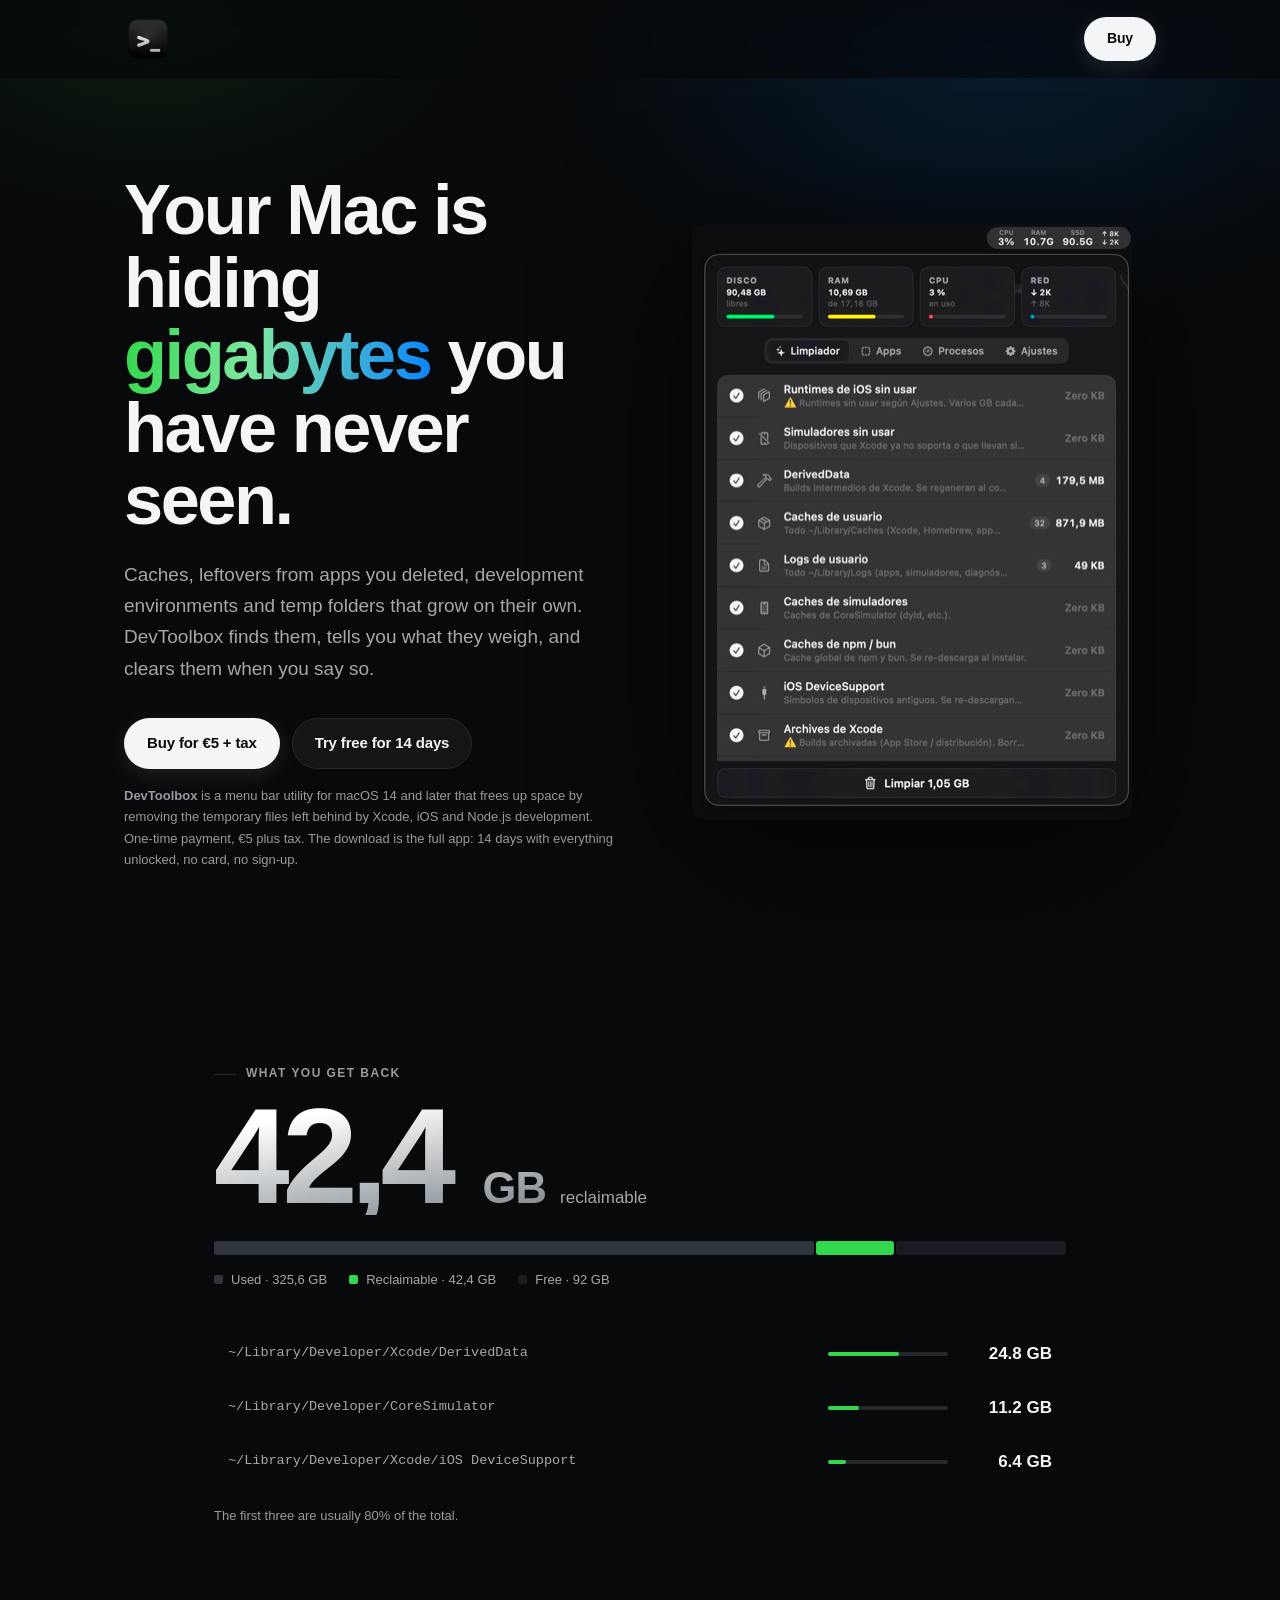
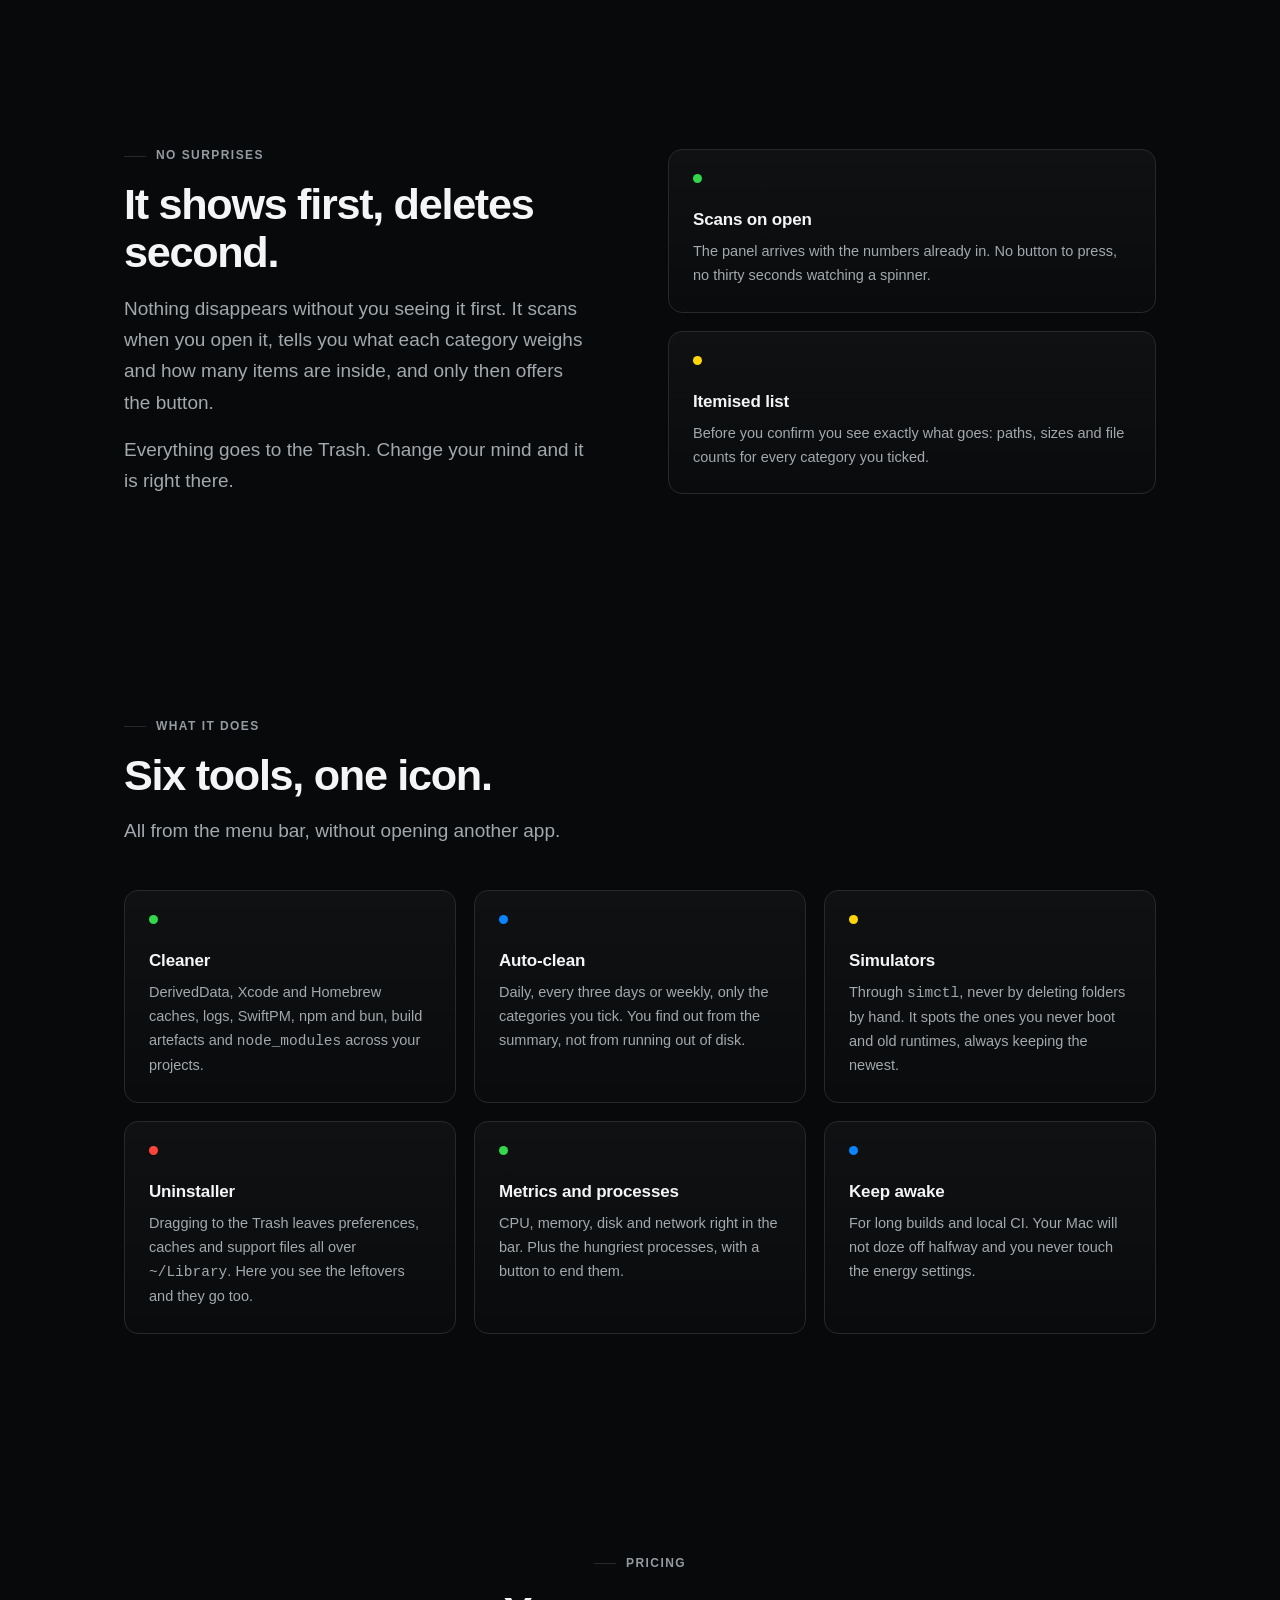
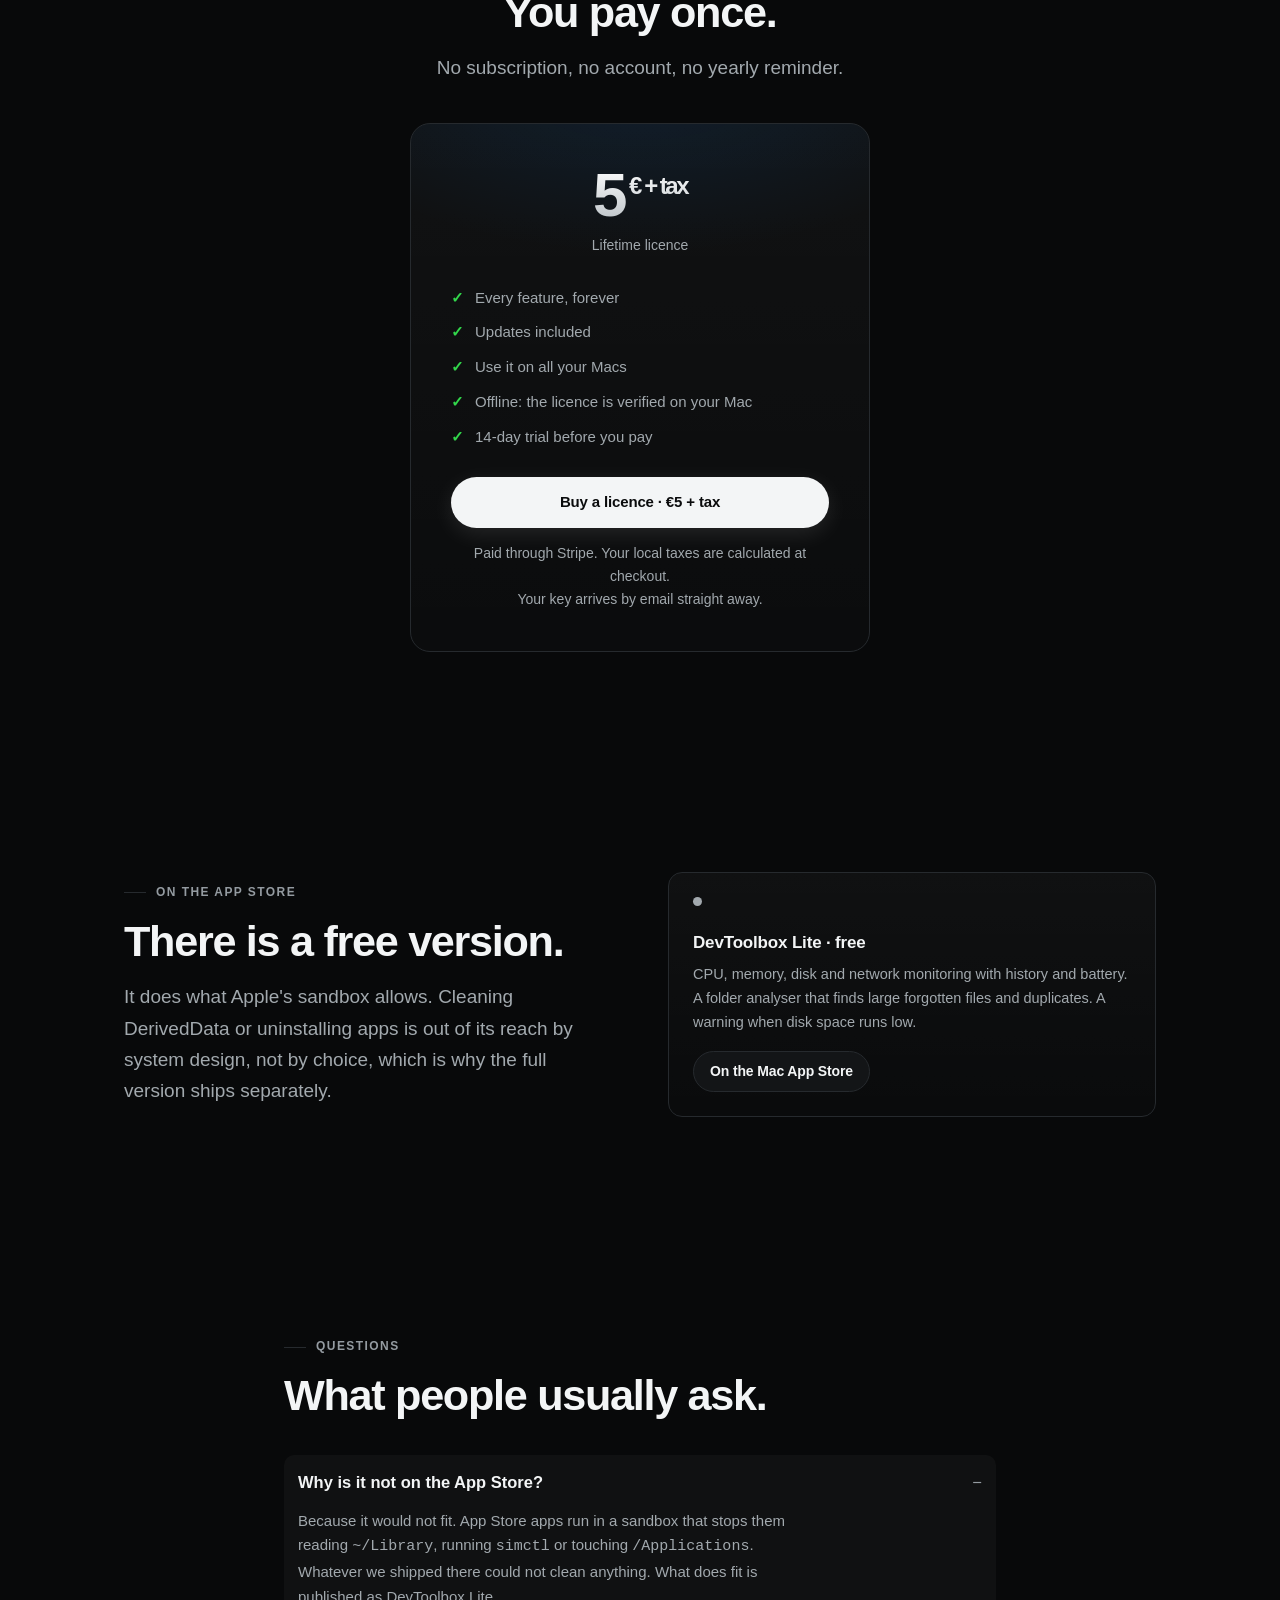
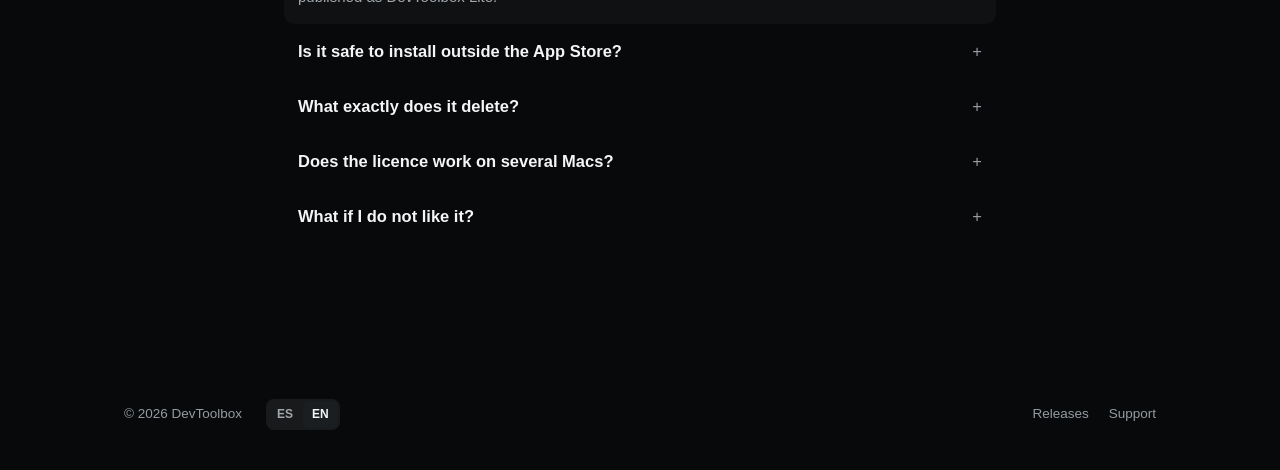
==== index.html @ a36e68fe "Web: actualización" ====
<!doctype html>
<html lang="es">
<head>
<meta charset="utf-8">
<meta name="viewport" content="width=device-width, initial-scale=1">

<title>DevToolbox — Limpia y vigila tu Mac desde la barra de menús</title>
<meta name="description" content="Utilidad de barra de menús para macOS que libera los gigas que Xcode, los simuladores de iOS, Homebrew y node_modules ocupan sin avisar. Escanea, te enseña cuánto pesa cada cosa y borra a la Papelera. 5 € de por vida.">
<link rel="canonical" href="https://devtoolbox.softapp.tech/">
<link rel="alternate" hreflang="es" href="https://devtoolbox.softapp.tech/">
<link rel="alternate" hreflang="en" href="https://devtoolbox.softapp.tech/en/">
<link rel="alternate" hreflang="x-default" href="https://devtoolbox.softapp.tech/en/">
<!-- Alternativas legibles por máquina, para agentes. -->
<link rel="alternate" type="text/plain" href="https://devtoolbox.softapp.tech/llms.txt" title="LLM summary">
<link rel="alternate" type="application/json" href="https://devtoolbox.softapp.tech/product.json" title="Machine-readable product">
<meta name="robots" content="index, follow, max-snippet:-1, max-image-preview:large">
<meta name="author" content="DevToolbox">

<meta property="og:type" content="website">
<meta property="og:site_name" content="DevToolbox">
<meta property="og:locale" content="es_ES">
<meta property="og:url" content="https://devtoolbox.softapp.tech/">
<meta property="og:title" content="DevToolbox — Limpia y vigila tu Mac desde la barra de menús">
<meta property="og:description" content="DerivedData, simuladores sin usar, cachés y node_modules. Te enseña cuánto ocupa cada cosa antes de borrar nada. 5 € de por vida.">
<meta property="og:image" content="https://devtoolbox.softapp.tech/og.png">
<meta property="og:image:width" content="1200">
<meta property="og:image:height" content="630">
<meta property="og:image:alt" content="DevToolbox: tu Mac tiene 40 GB de basura de Xcode">

<meta name="twitter:card" content="summary_large_image">
<meta name="twitter:title" content="DevToolbox — Limpia y vigila tu Mac desde la barra de menús">
<meta name="twitter:description" content="DerivedData, simuladores, cachés y node_modules. 5 € de por vida.">
<meta name="twitter:image" content="https://devtoolbox.softapp.tech/og.png">

<link rel="icon" href="favicon.png" sizes="32x32" type="image/png">
<link rel="icon" href="icon.png" sizes="128x128" type="image/png">
<link rel="apple-touch-icon" href="apple-touch-icon.png">
<meta name="theme-color" content="#08090a">
<link rel="preload" href="styles.css?v=002a9b4f" as="style">
<script>
document.documentElement.classList.add('js');
(function () {
  try {
    var KEY = 'dtb-lang';
    if (localStorage.getItem(KEY)) return;
    var here = location.pathname.indexOf('/en/') !== -1 ? 'en' : 'es';
    var list = navigator.languages || [navigator.language || 'en'];
    // El español solo se sirve a quien lo pide; el resto del mundo, inglés.
    var wants = list.some(function (l) { return l.toLowerCase().indexOf('es') === 0; }) ? 'es' : 'en';
    if (wants !== here) location.replace(wants === 'en' ? 'en/' : '../');
  } catch (e) {}
})();
</script>
<link rel="stylesheet" href="styles.css?v=002a9b4f">

<!-- Datos estructurados: es lo que leen tanto Google para los resultados
     enriquecidos como los rastreadores de IA para citar con precisión. -->
<script type="application/ld+json">
{
  "@context": "https://schema.org",
  "@graph": [
    {
      "@type": "SoftwareApplication",
      "@id": "https://devtoolbox.softapp.tech/#app",
      "name": "DevToolbox",
      "applicationCategory": "DeveloperApplication",
      "applicationSubCategory": "Utilidad de limpieza y monitorización",
      "operatingSystem": "macOS 14.0 o superior",
      "softwareVersion": "1.0",
      "url": "https://devtoolbox.softapp.tech/",
      "downloadUrl": "https://github.com/jmhdevelop/devtoolbox-releases/releases/latest",
      "screenshot": "https://devtoolbox.softapp.tech/og.png",
     "image": "https://devtoolbox.softapp.tech/icon-256.png",
     "image": "https://devtoolbox.softapp.tech/icon-256.png",
      "inLanguage": "es",
      "description": "Utilidad de barra de menús para macOS que localiza y elimina la basura que genera el desarrollo: DerivedData de Xcode, simuladores de iOS sin usar, iOS DeviceSupport, cachés de Homebrew, SwiftPM, npm y bun, y carpetas node_modules. Muestra el tamaño de cada categoría antes de borrar y envía todo a la Papelera. Incluye desinstalador de aplicaciones con archivos residuales, métricas de CPU, memoria, disco y red en la barra de menús, lista de procesos y modo de mantener el Mac despierto.",
      "featureList": [
        "Limpieza de DerivedData y cachés de Xcode",
        "Eliminación de simuladores de iOS sin usar mediante simctl",
        "Limpieza automática programada",
        "Desinstalador de apps con archivos residuales de ~/Library",
        "Métricas de CPU, memoria, disco y red en la barra de menús",
        "Lista de procesos con mayor consumo",
        "Mantener el Mac despierto durante compilaciones largas"
      ],
      "offers": {
        "@type": "Offer",
        "price": "5.00",
        "priceCurrency": "EUR",
        "availability": "https://schema.org/InStock",
        "url": "https://devtoolbox.softapp.tech/#precio",
        "description": "Licencia perpetua, un solo pago, actualizaciones incluidas. Impuestos no incluidos; el importe final depende de tu país."
      },
      "softwareHelp": "https://devtoolbox.softapp.tech/#faq"
    },
    {
      "@type": "FAQPage",
      "@id": "https://devtoolbox.softapp.tech/#faq",
      "mainEntity": [
        {
          "@type": "Question",
          "name": "¿Por qué DevToolbox no está en la Mac App Store?",
          "acceptedAnswer": {
            "@type": "Answer",
            "text": "Porque el sandbox obligatorio de la App Store impide leer ~/Library, ejecutar simctl y modificar /Applications, que es justo lo que necesita para limpiar. Una versión sandboxed no podría borrar DerivedData ni desinstalar aplicaciones. Lo que sí cabe dentro del sandbox se publica aparte como DevToolbox Lite, gratuita."
          }
        },
        {
          "@type": "Question",
          "name": "¿Es seguro instalar DevToolbox fuera de la App Store?",
          "acceptedAnswer": {
            "@type": "Answer",
            "text": "Sí. La aplicación va firmada con Developer ID y notarizada por Apple, de modo que macOS la abre sin advertencias de Gatekeeper. Cada actualización se descarga firmada con EdDSA y la app la rechaza si la firma no coincide."
          }
        },
        {
          "@type": "Question",
          "name": "¿Qué borra exactamente DevToolbox?",
          "acceptedAnswer": {
            "@type": "Answer",
            "text": "Solo las categorías que marques, y siempre a la Papelera. Antes de confirmar muestra el listado completo con rutas y tamaños. Los simuladores se eliminan con simctl, la vía oficial de Apple: borrar sus carpetas a mano deja Xcode en estado inconsistente."
          }
        },
        {
          "@type": "Question",
          "name": "¿La licencia de DevToolbox sirve en varios Macs?",
          "acceptedAnswer": {
            "@type": "Answer",
            "text": "Sí. La licencia es del usuario, no de la máquina, y se valida sin conexión a internet, por lo que puede usarse en todos tus Macs."
          }
        },
        {
          "@type": "Question",
          "name": "¿Cuánto cuesta DevToolbox?",
          "acceptedAnswer": {
            "@type": "Answer",
            "text": "5 euros más impuestos, en un pago único. El impuesto aplicable depende del país del comprador y se calcula al pagar. La licencia es perpetua e incluye las actualizaciones. Hay 14 días de prueba con todas las funciones, sin tarjeta ni registro."
          }
        }
      ]
    }
  ]
}
</script>
</head>
<body>

<a class="skip" href="#main">Saltar al contenido</a>
<div class="progress" role="presentation"></div>

<header>
  <div class="wrap">
    <a class="logo" href="./" aria-label="DevToolbox">
      <img src="icon.png" width="38" height="38" alt="DevToolbox"
           srcset="icon.png 1x, icon-256.png 2x" decoding="async">
    </a>
    <a class="btn btn-primary btn-sm" href="#precio">Comprar</a>
  </div>
</header>

<!-- ── Portada ─────────────────────────────────────────────────────────── -->
<div class="glow" aria-hidden="true"></div>
<main id="main">
<section class="hero">
  <div class="wrap hero-grid">
    <div>
      <h1>Tu Mac guarda <em>gigas</em> que nunca has visto.</h1>
      <p class="lead">
        Cachés, restos de apps desinstaladas, entornos de desarrollo y
        carpetas temporales que crecen solas. DevToolbox las encuentra, te
        dice cuánto pesan y las borra cuando tú lo digas.
      </p>
      <div class="actions">
        <a class="btn btn-primary" href="#precio">Comprar por 5 € + Impuestos</a>
        <a class="btn btn-ghost" href="download/">Probar 14 días gratis</a>
      </div>
      <p class="note" id="que-es"><strong>DevToolbox</strong> es una utilidad de barra de menús para macOS 14 o superior que libera espacio eliminando los archivos temporales del desarrollo en Xcode, iOS y Node.js.<br>Pago único, 5 € más impuestos. La descarga es la app completa: 14 días con todo desbloqueado, sin tarjeta ni registro.</p>
    </div>

    <!-- Simulador del panel: se toca, no es una captura. -->
    <img class="shot" src="app.jpg" width="440" height="596"
         srcset="app.jpg 1x, app@2x.jpg 2x"
         alt="Panel de DevToolbox abierto desde la barra de menús, con las métricas del sistema y la lista de categorías que ocupan espacio." fetchpriority="high" decoding="async">
  </div>
</section>

<!-- ── Ver antes de borrar ─────────────────────────────────────────────── -->
<section class="reveal disk">
  <div class="wrap">
    <p class="eyebrow">Lo que se recupera</p>
    <div class="figure">
      <p class="huge">42,4 <span>GB</span></p>
      <p class="huge-cap">recuperables</p>
    </div>

    <!-- Una sola serie destacada sobre pista neutra. La pista queda por debajo
         de 3:1 de contraste, así que las cifras van escritas, no solo en color. -->
    <div class="diskbar" role="img"
         aria-label="De 460 GB de disco, 42,4 GB son basura recuperable">
      <span class="seg used" style="flex:325.6"></span>
      <span class="seg junk" style="flex:42.4"></span>
      <span class="seg free" style="flex:92"></span>
    </div>
    <div class="diskkey">
      <span><i class="k-used"></i>Ocupado · 325,6 GB</span>
      <span><i class="k-junk"></i>Recuperables · 42,4 GB</span>
      <span><i class="k-free"></i>Libre · 92 GB</span>
    </div>

    <ol class="specs">
        <li>
          <code>~/Library/Developer/Xcode/DerivedData</code>
          <span class="wgt"><i style="width:59%"></i></span>
          <b>24,8 GB</b>
        </li>
        <li>
          <code>~/Library/Developer/CoreSimulator</code>
          <span class="wgt"><i style="width:26%"></i></span>
          <b>11,2 GB</b>
        </li>
        <li>
          <code>~/Library/Developer/Xcode/iOS DeviceSupport</code>
          <span class="wgt"><i style="width:15%"></i></span>
          <b>6,4 GB</b>
        </li>
    </ol>
    <p class="specnote">Los tres primeros suelen ser el 80% del total.</p>
  </div>
</section>

<section class="reveal">
  <div class="wrap split">
    <div>
      <p class="eyebrow">Sin sustos</p>
      <h2>Primero enseña, después borra.</h2>
      <p class="lead">
        Nada desaparece sin que lo hayas visto. Escanea al abrirlo, te dice
        cuánto pesa cada categoría y cuántos elementos hay dentro, y solo
        entonces aparece el botón.
      </p>
      <p class="lead" style="margin-top:16px">
        Todo va a la Papelera. Si te arrepientes, está donde siempre.
      </p>
    </div>
    <div>
      <div class="card">
        <span class="dot" style="background:var(--green)"></span>
        <h3>Escaneo al abrir</h3>
        <p>El panel llega con los datos hechos. Sin botones que pulsar
           ni esperas de treinta segundos mirando una rueda.</p>
      </div>
      <div class="card" style="margin-top:18px">
        <span class="dot" style="background:var(--yellow)"></span>
        <h3>Listado detallado</h3>
        <p>Antes de confirmar ves exactamente qué se va: rutas, tamaños y
           número de archivos de cada categoría marcada.</p>
      </div>
    </div>
  </div>
</section>

<!-- ── Funciones ───────────────────────────────────────────────────────── -->
<section class="reveal" id="funciones">
  <div class="wrap">
    <p class="eyebrow">Qué hace</p>
    <h2>Seis herramientas, un icono.</h2>
    <p class="lead">Todo desde la barra de menús, sin abrir otra app.</p>

    <div class="grid">
      <div class="card">
        <span class="dot" style="background:var(--green)"></span>
        <h3>Limpiador</h3>
        <p>DerivedData, cachés de Xcode y Homebrew, logs, SwiftPM, npm y bun,
           archivos de compilación y <code>node_modules</code> de tus proyectos.</p>
      </div>
      <div class="card">
        <span class="dot" style="background:var(--blue)"></span>
        <h3>Auto&#8209;limpieza</h3>
        <p>Diaria, cada tres días o semanal, solo de las categorías que marques.
           Te enteras por el resumen, no por quedarte sin disco.</p>
      </div>
      <div class="card">
        <span class="dot" style="background:var(--yellow)"></span>
        <h3>Simuladores</h3>
        <p>Vía <code>simctl</code>, nunca borrando carpetas a mano. Detecta los
           que no usas y los runtimes viejos, y siempre conserva el más nuevo.</p>
      </div>
      <div class="card">
        <span class="dot" style="background:var(--red)"></span>
        <h3>Desinstalador</h3>
        <p>Arrastrar a la Papelera deja preferencias, cachés y soporte por todo
           <code>~/Library</code>. Aquí ves los restos y se van con la app.</p>
      </div>
      <div class="card">
        <span class="dot" style="background:var(--green)"></span>
        <h3>Métricas y procesos</h3>
        <p>CPU, memoria, disco y red en la propia barra. Y los procesos que más
           consumen, con botón para terminarlos.</p>
      </div>
      <div class="card">
        <span class="dot" style="background:var(--blue)"></span>
        <h3>Mantener despierto</h3>
        <p>Para builds largos y CI local. El Mac no se duerme a mitad y no hace
           falta tocar los ajustes de energía.</p>
      </div>
    </div>
  </div>
</section>

<!-- ── Precio ──────────────────────────────────────────────────────────── -->
<section class="reveal" id="precio">
  <div class="wrap" style="text-align:center">
    <p class="eyebrow">Precio</p>
    <h2>Se paga una vez.</h2>
    <p class="lead" style="margin-inline:auto">
      Sin suscripción, sin cuenta, sin recordatorios cada año.
    </p>

    <div class="price-box">
      <div class="price">5<sup> € + impuestos</sup></div>
      <p class="muted small" style="margin-top:8px">Licencia de por vida</p>
      <ul>
        <li>Todas las funciones, para siempre</li>
        <li>Actualizaciones incluidas</li>
        <li>Úsala en todos tus Macs</li>
        <li>Sin conexión: la licencia se valida en tu Mac</li>
        <li>14 días de prueba antes de pagar</li>
      </ul>
      <a class="btn btn-primary" style="width:100%;justify-content:center"
         href="https://buy.stripe.com/3cI14n2pW9Ci5G477z6Ri00">Comprar licencia · 5 € + Impuestos</a>
      <p class="muted small" style="margin-top:14px">
        Pago mediante Stripe. Los impuestos de tu país se calculan al pagar.<br>Recibes la clave por email al instante.
      </p>
    </div>
  </div>
</section>

<!-- ── Lite ────────────────────────────────────────────────────────────── -->
<section class="reveal" id="lite">
  <div class="wrap split flip">
    <div>
      <div class="card">
        <span class="dot" style="background:var(--muted)"></span>
        <h3>DevToolbox Lite · gratis</h3>
        <p>Monitor de CPU, memoria, disco y red con histórico y batería.
           Analizador de carpetas con detector de archivos grandes olvidados
           y de duplicados. Aviso cuando queda poco disco.</p>
        <p style="margin-top:16px">
          <a class="btn btn-ghost btn-sm" href="https://apps.apple.com/app/id6807367722">En la Mac App Store</a>
        </p>
      </div>
    </div>
    <div>
      <p class="eyebrow">En la App Store</p>
      <h2>Hay una versión gratuita.</h2>
      <p class="lead">
        Hace lo que el sandbox de Apple permite hacer. Limpiar DerivedData o
        desinstalar apps queda fuera de su alcance por diseño del sistema, no
        por capricho: por eso la completa se distribuye aparte.
      </p>
    </div>
  </div>
</section>

<!-- ── Preguntas ───────────────────────────────────────────────────────── -->
<section class="reveal" id="faq">
  <div class="wrap" style="max-width:760px">
    <p class="eyebrow">Preguntas</p>
    <h2>Lo que suelen preguntar.</h2>

    <div style="margin-top:36px">
      <details open>
        <summary>¿Por qué no está en la App Store?</summary>
        <p>Porque no cabría. Las apps de la App Store van en un sandbox que les
           impide leer <code>~/Library</code>, ejecutar <code>simctl</code> o
           tocar <code>/Applications</code>. La versión que subiéramos allí no
           podría limpiar nada. Lo que sí cabe está publicado como DevToolbox Lite.</p>
      </details>
      <details>
        <summary>¿Es seguro instalarla fuera de la App Store?</summary>
        <p>Va firmada con Developer ID y notarizada por Apple, así que macOS la
           abre sin advertencias. Cada actualización se descarga firmada y la app
           la rechaza si la firma no cuadra.</p>
      </details>
      <details>
        <summary>¿Qué borra exactamente?</summary>
        <p>Solo lo que marques, y siempre a la Papelera. Antes de confirmar ves
           el listado completo con rutas y tamaños. Los simuladores se eliminan
           con <code>simctl</code>, que es la vía oficial: borrar sus carpetas a
           mano deja Xcode inconsistente.</p>
      </details>
      <details>
        <summary>¿La licencia sirve en varios Macs?</summary>
        <p>Sí. Es tuya, no de una máquina, y se valida sin conexión.</p>
      </details>
      <details>
        <summary>¿Y si no me convence?</summary>
        <p>Tienes 14 días de prueba con todo desbloqueado antes de pagar, sin
           tarjeta ni registro. Si aun así te arrepientes, escríbeme y te
           devuelvo el dinero.</p>
      </details>
    </div>
  </div>
</section>

</main>

<button class="top" aria-label="Volver arriba">↑</button>

<footer>
  <div class="wrap">
    <span>© 2026 DevToolbox</span>
    <div class="lang" role="group" aria-label="Idioma">
      <a href="./" class="on" hreflang="es" lang="es" aria-label="Español">ES</a>
      <a href="en/" class="" hreflang="en" lang="en" aria-label="English">EN</a>
    </div>
    <nav>
      <a href="https://github.com/jmhdevelop/devtoolbox-releases/releases">Versiones</a>
      <a href="#faq">Soporte</a>
    </nav>
  </div>
</footer>

  <script src="app.js?v=002a9b4f" defer></script>
  <script>
    /* Al imprimir se abren todas las preguntas y se restauran después: en papel
       no hay nada que desplegar. */
    addEventListener('beforeprint', () =>
      document.querySelectorAll('details').forEach((d) => {
        d.dataset.was = d.open; d.open = true;
      }));
    addEventListener('afterprint', () =>
      document.querySelectorAll('details').forEach((d) => {
        d.open = d.dataset.was === 'true';
      }));
  </script>
</body>
</html>
---- styles.css ----
/* Paleta tomada de la propia app: cromo en grises y color solo donde mide algo. */
:root {
  --bg: #08090a;
  --surface: #131517;
  --surface-2: #1b1e21;
  --line: #262a2e;
  --text: #f3f5f6;
  --muted: #a2a9ae;   /* 6.0:1 en el peor fondo */
  --faint: #949ba1;   /* 5.34:1 sobre la baldosa más clara: WCAG AA */
  --green: #32d74b;
  --yellow: #ffd60a;
  --red: #ff453a;
  --blue: #0a84ff;
  --radius: 14px;
  --max: 1080px;
}

* { box-sizing: border-box; margin: 0; padding: 0; }

html { scroll-behavior: smooth; }

body {
  background: var(--bg);
  color: var(--text);
  font: 400 17px/1.65 -apple-system, BlinkMacSystemFont, "Segoe UI", Inter, sans-serif;
  -webkit-font-smoothing: antialiased;
}

.wrap { max-width: var(--max); margin: 0 auto; padding: 0 24px; }

/* ── Cabecera ─────────────────────────────────────────────────────────── */

header {
  position: sticky; top: 0; z-index: 10;
  backdrop-filter: saturate(160%) blur(14px);
  background: rgba(8, 9, 10, .72);
}
header .wrap { display: flex; align-items: center; gap: 20px; height: 58px; }
.logo {
  display: flex; align-items: center; gap: 9px;
  font-weight: 700; letter-spacing: -.02em; font-size: 16px;
}
/* El icono ya trae su propia sombra de macOS: basta con no deformarlo. */
.logo img { width: 26px; height: 26px; display: block; flex: none; }
.logo:hover span { color: #fff; }

@media (max-width: 420px) {
  .logo span { display: none; }   /* en pantalla estrecha manda el icono */
  .logo img { width: 28px; height: 28px; }
}
header nav { margin-left: auto; display: flex; gap: 22px; }
header nav a { color: var(--muted); font-size: 14px; }
header nav a:hover { color: var(--text); }

a { color: inherit; text-decoration: none; }

/* ── Botones ──────────────────────────────────────────────────────────── */

.btn {
  display: inline-flex; align-items: center; gap: 8px;
  padding: 12px 22px; border-radius: 10px;
  font-size: 15px; font-weight: 600; letter-spacing: -.01em;
  border: 1px solid transparent; transition: transform .15s, background .15s;
}
.btn:active { transform: scale(.98); }
.btn-primary { background: var(--text); color: #0a0b0c; }
.btn-primary:hover { background: #fff; }
.btn-ghost { border-color: var(--line); background: var(--surface); color: var(--text); }
.btn-ghost:hover { background: var(--surface-2); }
.btn-sm { padding: 8px 16px; font-size: 14px; }

/* ── Secciones ────────────────────────────────────────────────────────── */

section { padding: 110px 0; border-top: 1px solid var(--line); }
section:first-of-type { border-top: 0; }

.eyebrow {
  font-size: 12px; font-weight: 700; letter-spacing: .12em;
  text-transform: uppercase; color: var(--faint); margin-bottom: 14px;
}
h1 {
  font-size: clamp(2.6rem, 7vw, 4.4rem); line-height: 1.03;
  font-weight: 700; letter-spacing: -.035em; margin-bottom: 22px;
}
h2 {
  font-size: clamp(1.9rem, 4vw, 2.7rem); line-height: 1.12;
  font-weight: 700; letter-spacing: -.03em; margin-bottom: 16px;
}
h3 { font-size: 17px; font-weight: 600; letter-spacing: -.01em; margin-bottom: 6px; }
.lead { font-size: 19px; color: var(--muted); max-width: 44ch; }
.muted { color: var(--muted); }
.small { font-size: 14px; }

/* ── Portada ──────────────────────────────────────────────────────────── */

.hero { padding: 96px 0 84px; }
.hero-grid { display: grid; grid-template-columns: 1.05fr .95fr; gap: 56px; align-items: center; }
.hero .actions { display: flex; gap: 12px; margin-top: 34px; flex-wrap: wrap; }
.hero .note { margin-top: 16px; font-size: 13px; color: var(--faint); }

/* Filas alternas, como la referencia. */
.split { display: grid; grid-template-columns: 1fr 1fr; gap: 56px; align-items: center; }
.split.flip > *:first-child { order: 2; }

/* ── Réplica del panel ────────────────────────────────────────────────── */

.panel {
  background: var(--surface); border: 1px solid var(--line);
  border-radius: 18px; padding: 14px;
  box-shadow: 0 30px 70px rgba(0, 0, 0, .55);
}
.tiles { display: grid; grid-template-columns: repeat(4, 1fr); gap: 7px; }
.tile {
  background: var(--surface-2); border: 1px solid var(--line);
  border-radius: 10px; padding: 9px 10px;
}
.tile .label {
  font-size: 9px; font-weight: 700; letter-spacing: .07em;
  color: var(--muted); text-transform: uppercase;
}
.tile .value { font-size: 15px; font-weight: 600; margin-top: 2px; }
.tile .cap { font-size: 9.5px; color: var(--faint); }
.meter { height: 4px; border-radius: 99px; background: #33383d; margin-top: 8px; overflow: hidden; }
.meter i { display: block; height: 100%; border-radius: 99px; }

.tabs {
  display: flex; gap: 2px; padding: 2px; margin: 12px 0 10px;
  background: #23272b; border-radius: 9px; width: fit-content; margin-inline: auto;
}
.tabs span {
  padding: 5px 14px; font-size: 11px; font-weight: 500;
  color: var(--muted); border-radius: 7px;
}
.tabs .on { background: var(--surface-2); color: var(--text); border: .5px solid #3a3f44; }

.rows { background: #191c1f; border-radius: 12px; overflow: hidden; }
.row {
  display: flex; align-items: center; gap: 10px;
  padding: 9px 12px; font-size: 12px;
  border-bottom: 1px solid #212528;
}
.row:last-child { border-bottom: 0; }
.row .check { width: 14px; height: 14px; border-radius: 99px; border: 1.5px solid var(--faint); flex: none; }
.row .check.on { background: var(--text); border-color: var(--text); }
.row .name { font-weight: 500; }
.row .sub { color: var(--faint); font-size: 10px; }
.row .size { margin-left: auto; font-weight: 600; font-variant-numeric: tabular-nums; }
.cta-row {
  margin-top: 10px; text-align: center; padding: 9px;
  background: var(--surface-2); border: .5px solid #3a3f44;
  border-radius: 9px; font-size: 12px; font-weight: 600;
}

/* ── Rejilla de funciones ─────────────────────────────────────────────── */

.grid { display: grid; grid-template-columns: repeat(3, 1fr); gap: 18px; margin-top: 44px; }
.card {
  background: var(--surface); border: 1px solid var(--line);
  border-radius: var(--radius); padding: 24px;
}
.card p { color: var(--muted); font-size: 14.5px; }
.dot { width: 9px; height: 9px; border-radius: 99px; display: inline-block; margin-bottom: 14px; }

/* ── Precio ───────────────────────────────────────────────────────────── */

.price-box {
  background: var(--surface); border: 1px solid var(--line);
  border-radius: 20px; padding: 40px; text-align: center; max-width: 460px; margin: 40px auto 0;
}
.price { font-size: 62px; font-weight: 700; letter-spacing: -.04em; line-height: 1; }
.price sup { font-size: 24px; font-weight: 600; vertical-align: super; }
.price-box ul { list-style: none; text-align: left; margin: 28px 0; display: grid; gap: 10px; }
.price-box li { color: var(--muted); font-size: 15px; padding-left: 24px; position: relative; }
.price-box li::before {
  content: "✓"; position: absolute; left: 0; color: var(--green); font-weight: 700;
}

/* ── Preguntas ────────────────────────────────────────────────────────── */

details {
  border-bottom: 1px solid var(--line); padding: 20px 0;
}
summary { cursor: pointer; font-weight: 600; font-size: 16.5px; list-style: none; }
summary::-webkit-details-marker { display: none; }
summary::after { content: "+"; float: right; color: var(--faint); font-weight: 400; }
details[open] summary::after { content: "−"; }
details p { color: var(--muted); font-size: 15px; margin-top: 12px; max-width: 62ch; }

/* ── Pie ──────────────────────────────────────────────────────────────── */

footer { padding: 44px 0; color: var(--faint); font-size: 13.5px; }
footer .wrap { display: flex; gap: 24px; flex-wrap: wrap; align-items: center; }
footer nav { margin-left: auto; display: flex; gap: 20px; }
footer a:hover { color: var(--text); }


}

/* ── Interacción ──────────────────────────────────────────────────────── */

.tabs span {
  display: inline-flex; align-items: center;
  padding: 5px 13px; font-size: 11px; font-weight: 500;
  color: var(--sec); border-radius: 7px;
}


.row .txt { flex: 1; }
.row .ico { font-size: 14px; }
.row .size.ram { min-width: 62px; text-align: right; color: var(--muted); font-weight: 500; }
.row .check { transition: background .15s, border-color .15s; }

.sw {
  width: 26px; height: 15px; border-radius: 99px; background: #3a3f44;
  margin-left: auto; position: relative; flex: none; transition: background .2s;
}
.sw::after {
  content: ""; position: absolute; top: 2px; left: 2px;
  width: 11px; height: 11px; border-radius: 99px; background: #fff;
  transition: transform .2s;
}
.sw.on { background: var(--green); }
.sw.on::after { transform: translateX(11px); }

.cta-row {
  width: 100%; font: inherit; font-size: 12px; font-weight: 600;
  color: var(--text); cursor: pointer; transition: background .18s, color .18s;
}

.hint { font-size: 11px; color: var(--faint); text-align: center; margin-top: 9px; }

.meter i, .tile .value { transition: width .5s ease, color .3s; }

/* Aparición al entrar en pantalla */
.js .reveal, .js .card, .js .price-box {
  opacity: 0; transform: translateY(22px);
  transition: opacity .6s cubic-bezier(.16,1,.3,1), transform .6s cubic-bezier(.16,1,.3,1);
}
.reveal.in, .card.in, .price-box.in { opacity: 1 !important; transform: none !important; }
.card { transition: opacity .6s, transform .6s, border-color .2s; }
.card.in:hover { border-color: #3a4046; transform: translateY(-3px); }

@media (prefers-reduced-motion: reduce) {
  .reveal, .card, .price-box { opacity: 1; transform: none; transition: none; }
}


/* ── Móvil ────────────────────────────────────────────────────────────────
   No es la versión de escritorio estrechada: cambian jerarquía, densidad y
   la acción principal, que pasa a una barra fija al alcance del pulgar. */

.mobile-bar { display: none; }

@media (max-width: 860px) {
  :root { --radius: 12px; }

  body { font-size: 16px; }
  .wrap { padding: 0 20px; }
  section { padding: 64px 0; }

  /* La navegación de escritorio sobra; queda logo y acción. */
  header nav { display: none; }
  header .wrap { height: 52px; }
  header .btn { margin-left: auto; }

  h1 { font-size: 2.35rem; letter-spacing: -.03em; }
  h2 { font-size: 1.7rem; }
  .lead { font-size: 17px; max-width: none; }

  /* Portada: primero el titular, después la demo. */
  .hero { padding: 44px 0 56px; }
  .hero-grid, .split { grid-template-columns: 1fr; gap: 32px; }
  .split.flip > *:first-child { order: 0; }
  .hero .actions { gap: 10px; }
  .hero .actions .btn { flex: 1; justify-content: center; min-height: 48px; }

  .grid { grid-template-columns: 1fr; gap: 12px; margin-top: 30px; }
  .card { padding: 20px; }

  /* ── El panel, rediseñado para el ancho del móvil ── */
  .panel { padding: 11px; border-radius: 16px; }

  /* Cuatro baldosas en fila no caben: dos por dos. */
  .tiles { grid-template-columns: 1fr 1fr; gap: 8px; }
  .tile { padding: 10px 11px; }
  .tile .value { font-size: 17px; }
  .tile .cap { font-size: 10.5px; }
  .meter { height: 5px; }

  /* Pestañas a lo ancho, con altura de dedo. */
  .tabs { width: 100%; margin: 12px 0 10px; }
  .tabs span { flex: 1; justify-content: center; padding: 9px 4px; font-size: 11.5px; }

  .row { padding: 12px; gap: 12px; min-height: 52px; }
  .row .name { font-size: 13px; }
  .row .sub { font-size: 10.5px; }
  .row .size { font-size: 12px; }
  .row .check { width: 18px; height: 18px; }
  .cta-row { padding: 13px; font-size: 13px; }

  /* Precio: la tarjeta ocupa el ancho y el botón es del tamaño del pulgar. */
  .price-box { padding: 28px 22px; border-radius: 16px; margin-top: 28px; }
  .price { font-size: 52px; }
  .price-box .btn { min-height: 50px; font-size: 16px; }

  details { padding: 18px 0; }
  summary { font-size: 15.5px; }

  footer { padding: 32px 0 96px; }   /* hueco para la barra fija */
  footer .wrap { flex-direction: column; align-items: flex-start; gap: 14px; }
  footer nav { margin-left: 0; }

  /* Acción siempre a mano, sin tener que volver arriba. */
  .mobile-bar {
    display: flex; align-items: center; gap: 14px;
    position: fixed; left: 0; right: 0; bottom: 0; z-index: 20;
    padding: 12px 20px calc(12px + env(safe-area-inset-bottom));
    background: rgba(13, 15, 17, .92);
    backdrop-filter: saturate(160%) blur(16px);
    border-top: 1px solid var(--line);
  }
  .mobile-bar strong { display: block; font-size: 15px; }
  .mobile-bar span { font-size: 12px; color: var(--muted); }
  .mobile-bar .btn { margin-left: auto; min-height: 44px; padding: 0 22px; }
}

@media (max-width: 420px) {
  .wrap { padding: 0 16px; }
  h1 { font-size: 2rem; }
  .tile .value { font-size: 15.5px; }
  .tile .label { font-size: 8.5px; }
  .tabs span { font-size: 10.5px; padding: 9px 2px; }
  .row .sub { display: none; }        /* en 375 px el subtítulo solo estorba */
  .price { font-size: 46px; }
}


/* ── Fidelidad con la app ─────────────────────────────────────────────────
   Las medidas de aquí abajo son las del panel real: radio 10 en las baldosas,
   12 en la lista, borde de medio punto y sombra corta. Si cambia la app,
   cambia esto. */

.panel {
  background: linear-gradient(180deg, #17191c 0%, #121417 100%);
  border: 1px solid #2b2f34; border-radius: 18px; padding: 14px;
  box-shadow: 0 40px 90px rgba(0,0,0,.6), 0 0 0 1px rgba(255,255,255,.03) inset;
}

/* Baldosas: material translúcido, filo claro arriba y sombra que las levanta. */
.tile {
  background: linear-gradient(180deg, #23272b 0%, #1d2124 100%);
  border: .5px solid rgba(255,255,255,.12);
  box-shadow: 0 3px 6px rgba(0,0,0,.28);
  border-radius: 10px;
}
.tile .label { letter-spacing: .07em; font-weight: 700; }
.tile .value { font-weight: 600; letter-spacing: -.01em; }

/* Carril hundido y pastilla elevada, como el selector de la app. */
.tabs { background: rgba(255,255,255,.07); padding: 2px; border-radius: 9px; }
.tabs span.on {
  background: linear-gradient(180deg, #2a2e33 0%, #232729 100%);
  border: .5px solid rgba(255,255,255,.14);
  box-shadow: 0 2px 5px rgba(0,0,0,.35);
}

/* Un solo panel con separadores finos sangrados, no tarjetas sueltas. */
.rows {
  background: rgba(255,255,255,.04);
  border: .5px solid rgba(255,255,255,.07);
  border-radius: 12px;
}
.row { border-bottom: .5px solid rgba(255,255,255,.06); }
.row:last-of-type { border-bottom: 0; }
.row .check { border-radius: 99px; border: 1.5px solid rgba(255,255,255,.28); }
.row .check.on { background: var(--text); border-color: var(--text); position: relative; }
.row .check.on::after {
  content: ""; position: absolute; inset: 0; margin: auto;
  width: 5px; height: 8px; border: solid #101214;
  border-width: 0 1.6px 1.6px 0; transform: rotate(42deg) translate(-1px,-1px);
}
/* La selección se señala una vez, no tres. */

/* El botón es del mismo material que las pestañas, sin azul de sistema. */
.cta-row {
  background: linear-gradient(180deg, #2a2e33 0%, #232729 100%);
  border: .5px solid rgba(255,255,255,.16);
  box-shadow: 0 3px 8px rgba(0,0,0,.35);
  border-radius: 9px; color: var(--text);
}

/* ── Más carácter ─────────────────────────────────────────────────────── */

.glow {
  position: fixed; inset: 0; pointer-events: none; z-index: 0;
  background:
    radial-gradient(760px 420px at 78% 8%, rgba(10,132,255,.14), transparent 62%),
    radial-gradient(620px 380px at 12% 2%, rgba(50,215,75,.09), transparent 60%);
}
main, header, footer { position: relative; z-index: 1; }

h1 em {
  font-style: normal;
  background: linear-gradient(96deg, var(--green) 0%, #7ee8a2 42%, var(--blue) 100%);
  -webkit-background-clip: text; background-clip: text; color: transparent;
}

/* Rótulo con filete, para que las secciones tengan entrada. */
.eyebrow { display: flex; align-items: center; gap: 10px; }
.eyebrow::before {
  content: ""; width: 22px; height: 1px; background: var(--line); flex: none;
}
.wrap[style*="center"] .eyebrow { justify-content: center; }

.card {
  background: linear-gradient(180deg, rgba(255,255,255,.035), rgba(255,255,255,.012));
  position: relative; overflow: hidden;
}
.card::after {
  content: ""; position: absolute; inset: 0; border-radius: inherit;
  background: radial-gradient(340px 160px at 50% -30%, rgba(255,255,255,.07), transparent 70%);
  opacity: 0; transition: opacity .3s;
}
.card.in:hover::after { opacity: 1; }

.price-box {
  background:
    radial-gradient(520px 260px at 50% -10%, rgba(10,132,255,.12), transparent 70%),
    linear-gradient(180deg, rgba(255,255,255,.04), rgba(255,255,255,.015));
}
.price { background: linear-gradient(180deg, #fff, #b9c0c5);
         -webkit-background-clip: text; background-clip: text; color: transparent; }

.btn-primary { box-shadow: 0 6px 22px rgba(255,255,255,.1); }
summary:hover { color: #fff; }


/* ── Navegación ───────────────────────────────────────────────────────── */

.skip {
  position: absolute; left: -9999px; top: 8px; z-index: 100;
  background: var(--text); color: #0a0b0c; padding: 10px 18px; border-radius: 8px;
}
.skip:focus { left: 20px; }

/* Progreso de lectura: barra finísima en el borde superior. */
.progress {
  position: fixed; top: 0; left: 0; height: 2px; z-index: 30;
  width: 0; background: linear-gradient(90deg, var(--green), var(--blue));
  transition: width .1s linear;
}

header nav a {
  position: relative; padding: 6px 0;
  transition: color .2s;
}
header nav a::after {
  content: ""; position: absolute; left: 0; right: 0; bottom: 0; height: 1.5px;
  background: var(--text); border-radius: 2px;
  transform: scaleX(0); transform-origin: left; transition: transform .25s;
}
header nav a.active { color: var(--text); }
header nav a.active::after { transform: scaleX(1); }

.lang {
  display: flex; gap: 1px; padding: 2px; margin-left: 4px;
  background: rgba(255,255,255,.07); border-radius: 8px;
}
.lang a {
  padding: 4px 9px; font-size: 12px; font-weight: 600;
  color: var(--muted); border-radius: 6px;
}
.lang a.on { background: var(--surface-2); color: var(--text); }
.lang a:hover { color: var(--text); }

/* Vuelta arriba, aparece al bajar. */
.top {
  position: fixed; right: 22px; bottom: 22px; z-index: 25;
  width: 42px; height: 42px; border-radius: 50%;
  display: grid; place-items: center; font-size: 16px;
  background: var(--surface-2); border: 1px solid var(--line); color: var(--muted);
  opacity: 0; pointer-events: none; transform: translateY(10px);
  transition: opacity .25s, transform .25s, color .2s;
}
.top.on { opacity: 1; pointer-events: auto; transform: none; }
.top:hover { color: var(--text); }

@media (max-width: 860px) {
  /* En vez de esconder la navegación, se convierte en tiras deslizables. */
  header nav {
    display: flex; position: fixed; top: 52px; left: 0; right: 0; z-index: 9;
    gap: 0; overflow-x: auto; scrollbar-width: none;
    padding: 8px 16px; background: rgba(8,9,10,.9);
    backdrop-filter: saturate(160%) blur(14px);
  }
  header nav::-webkit-scrollbar { display: none; }
  header nav a {
    flex: none; padding: 6px 13px; font-size: 13px; white-space: nowrap;
    border-radius: 99px;
  }
  header nav a::after { display: none; }
  header nav a.active { background: rgba(255,255,255,.09); }
  main { padding-top: 45px; }          /* hueco de la tira de navegación */
  .top { display: none; }              /* la barra inferior ya ocupa esa esquina */
  .lang a { padding: 5px 10px; }
}


/* ── Accesibilidad ────────────────────────────────────────────────────── */

/* Foco visible en todo lo interactivo. Sin esto no se puede navegar con
   teclado, y Lighthouse lo marca. */
a:focus-visible, button:focus-visible, summary:focus-visible {
  outline: 2px solid var(--blue);
  outline-offset: 3px;
  border-radius: 6px;
}

/* El estado de las casillas y los interruptores se anuncia por ARIA, pero
   también tiene que verse sin depender solo del color. */

@media (prefers-reduced-motion: reduce) {
  html { scroll-behavior: auto; }
  .pane.on { animation: none; }
  .progress { transition: none; }
  * { animation-duration: .01ms !important; transition-duration: .01ms !important; }
}


/* ── Grises reales del panel ──────────────────────────────────────────────
   macOS dibuja los niveles secundario y terciario como blanco con opacidad,
   no como grises fijos. Subirlos para cumplir contraste hacía que el panel
   dejara de parecerse a la app. Aquí se restauran los valores del sistema,
   acotados al panel; el texto de la página sigue cumpliendo AA. */

.panel {
  --sec: rgba(255,255,255,.55);   /* secondaryLabelColor */
  --ter: rgba(255,255,255,.26);   /* tertiaryLabelColor */
  --qua: rgba(255,255,255,.10);   /* quaternaryLabelColor */
}
.panel .tile .label { color: var(--sec); }
.panel .tile .cap   { color: var(--ter); }
.panel .row .sub    { color: var(--ter); }
.panel .tabs span.on { color: var(--text); }
.panel .meter { background: var(--qua); }
.panel .hint { color: var(--ter); }

.row.sel { background: rgba(255,255,255,.055); }
.cta-row { display: flex; align-items: center; justify-content: center; gap: 7px; }

/* Icono gris de la fila, como el símbolo SF de la app. */
.row .glyph { width: 18px; height: 18px; color: var(--sec); flex: none; }
.row .glyph svg { width: 100%; height: 100%; display: block; }
.tabs span svg { width: 11px; height: 11px; margin-right: 5px; vertical-align: -1px; }

/* Contador de elementos: cápsula pequeña a la izquierda del tamaño. */
.row .count {
  font-size: 9.5px; font-weight: 500; color: var(--sec);
  padding: 1.5px 5px; border-radius: 99px; background: var(--qua);
  font-variant-numeric: tabular-nums;
}

/* En la app el separador va sangrado hasta el texto, no de borde a borde. */
.rows .row { border-bottom: 0; position: relative; }
.rows .row + .row::before {
  content: ""; position: absolute; top: 0; left: 46px; right: 0;
  height: .5px; background: rgba(255,255,255,.07);
}

.row { align-items: center; }
.row .txt { min-width: 0; }
.row .name, .row .sub { display: block; overflow: hidden; text-overflow: ellipsis; white-space: nowrap; }


@media (max-width: 420px) {
  .rows .row + .row::before { left: 40px; }
}


/* ── Impresión y exportación a PDF ────────────────────────────────────────
   El resplandor de fondo es un degradado radial fijo: al imprimir se rasteriza
   como una mancha azul sólida. Fuera, junto al resto de adornos flotantes. */

@media print {
  .glow, .progress, .top, .mobile-bar { display: none !important; }

  header { position: static; backdrop-filter: none; }
  header nav, .lang { display: none; }

  /* En papel no hay nada que desplegar: se muestran todas las respuestas. */
  details > p { display: block !important; }
  summary::after { content: ""; }

  section { padding: 34px 0; break-inside: avoid; }
  .card, .price-box, .panel { break-inside: avoid; }

  /* Sin animación de entrada: si no, las secciones salen en blanco. */
  .reveal, .card, .price-box { opacity: 1 !important; transform: none !important; }

  /* Los fondos oscuros y las barras de color son la identidad: se conservan. */
  body { -webkit-print-color-adjust: exact; print-color-adjust: exact; }

  a[href^="http"]::after { content: " (" attr(href) ")"; font-size: 10px; color: #8b9298; }
  a[href^="#"]::after { content: ""; }
}


/* ── Captura de la app ────────────────────────────────────────────────────
   Es una captura real, tomada sobre fondo liso para que el material
   translúcido del panel no arrastre el escritorio. La sombra la pone el CSS,
   así se adapta al fondo de la página. */

.shot {
  width: 100%; max-width: 440px; height: auto; display: block;
  border-radius: 14px;
  filter: drop-shadow(0 34px 70px rgba(0,0,0,.62));
}

@media (max-width: 860px) {
  .shot { margin: 0 auto; max-width: 380px; }
}


/* ── Cabecera reducida al icono y la acción ───────────────────────────────
   Sin navegación ni conmutador: en una página de una sola columna los enlaces
   de sección estorban más de lo que ayudan, y el botón queda siempre a mano
   porque la cabecera es fija. */

header .wrap { height: 66px; }
.logo img { width: 38px; height: 38px; }
header nav, header .lang { display: none; }
header .btn { margin-left: auto; }

/* El conmutador de idioma vive ahora en el pie. */
footer .lang { margin-left: 0; }
footer nav { margin-left: auto; }

.mobile-bar { display: none !important; }

@media (max-width: 860px) {
  header .wrap { height: 60px; }
  .logo img { width: 36px; height: 36px; }
  main { padding-top: 0; }
  footer { padding: 32px 0; }
  footer .wrap { flex-direction: row; flex-wrap: wrap; align-items: center; }
}

@media (max-width: 420px) {
  .logo img { width: 34px; height: 34px; }
}


/* Botón de la cabecera: siempre a la derecha y en cápsula. */
header .btn {
  margin-left: auto;
  border-radius: 99px;
  padding: 9px 22px;
}


/* ── Cabecera fija de verdad ──────────────────────────────────────────────
   `sticky` depende de que ningún ancestro tenga overflow o transform; `fixed`
   no depende de nada. El icono y el botón se quedan quietos siempre. */

header {
  position: fixed !important;
  top: 0; left: 0; right: 0;
  /* `main, header, footer { z-index: 1 }` le había quitado su nivel y el
     contenido le pasaba por encima al desplazar. */
  z-index: 50 !important;
}
/* El contenido arranca por debajo de la cabecera, que ya no ocupa sitio. */
body { padding-top: 78px; }

header .wrap { height: 78px; }
.logo img { width: 48px !important; height: 48px !important; }

@media (max-width: 860px) {
  body { padding-top: 66px; }
  header .wrap { height: 66px; }
  .logo img { width: 42px !important; height: 42px !important; }
}

@media (max-width: 420px) {
  body { padding-top: 60px; }
  header .wrap { height: 60px; }
  .logo img { width: 38px !important; height: 38px !important; }
}


/* ── Sección de disco ─────────────────────────────────────────────────────
   Una cifra grande hace el trabajo principal; la barra es la prueba. Una sola
   serie destacada: nada de repartir colores entre categorías, que ni se
   distinguirían ni dirían nada que la lista de rutas no diga mejor. */

.disk .wrap { max-width: 900px; }

.figure { display: flex; align-items: baseline; gap: 14px; margin: 6px 0 26px; }
.huge {
  font-size: clamp(4rem, 13vw, 8.5rem); line-height: .86; font-weight: 700;
  letter-spacing: -.055em; font-variant-numeric: tabular-nums;
  background: linear-gradient(170deg, #fff 20%, #7c848a 100%);
  -webkit-background-clip: text; background-clip: text; color: transparent;
}
.huge span { font-size: .32em; letter-spacing: -.02em; margin-left: .08em; }
.huge-cap { font-size: 17px; color: var(--muted); }

/* Barra: extremos redondeados de 4px, separación de 2px entre tramos. */
.diskbar { display: flex; gap: 2px; height: 14px; margin-bottom: 14px; }
.seg { border-radius: 3px; }
.seg.used { background: #2f353b; }
.seg.junk { background: var(--green); }
.seg.free { background: #191d21; }

.diskkey { display: flex; flex-wrap: wrap; gap: 8px 22px; font-size: 13px; color: var(--muted); }
.diskkey span { display: inline-flex; align-items: center; gap: 8px; }
.diskkey i { width: 9px; height: 9px; border-radius: 2px; }
.k-used { background: #2f353b; } .k-junk { background: var(--green); } .k-free { background: #191d21; }

/* Rutas reales en monoespaciada: es lo que un desarrollador reconoce de un
   vistazo, y dice más que seis tarjetas con iconos. */
.specs { list-style: none; margin: 44px 0 0; counter-reset: n; }
.specs li {
  display: grid; grid-template-columns: 1fr 120px auto; align-items: center;
  gap: 20px; padding: 15px 0; border-top: 1px solid var(--line);
}
.specs li:last-child { border-bottom: 1px solid var(--line); }
.specs code {
  font: 400 13.5px/1.4 ui-monospace, SFMono-Regular, Menlo, monospace;
  color: var(--muted); word-break: break-all;
}
.specs b { font-size: 17px; font-weight: 600; font-variant-numeric: tabular-nums; min-width: 84px; text-align: right; }
.wgt { display: block; height: 4px; border-radius: 2px; background: #23282d; }
.wgt i { display: block; height: 100%; border-radius: 2px; background: var(--green); }
.specnote { margin-top: 16px; font-size: 13px; color: var(--faint); }

@media (max-width: 700px) {
  .specs li { grid-template-columns: 1fr auto; gap: 6px 14px; }
  .wgt { grid-column: 1 / -1; order: 3; }
  .specs code { font-size: 12px; }
  .figure { gap: 10px; }
}


/* ── Sin líneas separadoras ───────────────────────────────────────────────
   La separación la da el espacio, no un filete gris entre cada bloque. */

section { border-top: 0; }
details { border-bottom: 0; padding: 14px 0; }
.specs li, .specs li:last-child { border-top: 0; border-bottom: 0; }

/* Al perder el filete, las filas necesitan su propio aire y un realce al pasar. */
.specs { margin-top: 36px; }
.specs li { padding: 13px 14px; border-radius: 10px; transition: background .18s; }
.specs li:hover { background: rgba(255,255,255,.035); }

details {
  border-radius: 10px; padding: 14px 14px;
  transition: background .18s;
}
details:hover { background: rgba(255,255,255,.03); }
details[open] { background: rgba(255,255,255,.035); }


/* ── Etiqueta de los botones de compra ────────────────────────────────────
   El importe manda y el impuesto es una aclaración: en la misma línea pero
   más pequeño y apagado, para que no parta el botón en dos renglones. */

.hero .actions .btn { white-space: nowrap; }


@media (max-width: 620px) {
  /* Apilados y a todo el ancho: más fáciles de pulsar y sin partir el texto. */
  .hero .actions { flex-direction: column; }
  .hero .actions .btn { width: 100%; }
}


/* ── Botones de compra ────────────────────────────────────────────────────
   El precio con impuestos va completo en el botón: anunciar un importe sin
   indicarlo es precio engañoso frente a consumidores. Para que quepa en una
   línea, en pantallas estrechas los botones se apilan a todo el ancho y el
   cuerpo baja un punto. */

.hero .actions .btn { white-space: nowrap; }

@media (max-width: 620px) {
  .hero .actions { flex-direction: column; }
  .hero .actions .btn { width: 100%; font-size: 14.5px; }
  .price-box .btn { font-size: 14.5px; padding-inline: 12px; }
}

@media (max-width: 380px) {
  .hero .actions .btn, .price-box .btn { font-size: 13.5px; }
}


/* Todos los botones con la misma forma que el de la cabecera: cápsula. */
.btn { border-radius: 99px; }
.hero .actions .btn { min-height: 50px; }
.price-box .btn { border-radius: 99px; }


/* ── Los dos botones de la portada, en fila también en móvil ──────────────
   El principal se lleva más ancho porque su texto es el que no se puede
   recortar: lleva el importe y los impuestos. */

@media (max-width: 620px) {
  .hero .actions { flex-direction: row; flex-wrap: nowrap; gap: 9px; }
  .hero .actions .btn { width: auto; font-size: 13.5px; padding-inline: 14px; }
  .hero .actions .btn-primary { flex: 1.75; }
  .hero .actions .btn-ghost { flex: 1; }
}

@media (max-width: 370px) {
  /* Ya no cabe en una línea: se permite partir antes que recortar el precio. */
  .hero .actions .btn { white-space: normal; line-height: 1.25; font-size: 12.5px; }
}
---- styles.css ----
/* Paleta tomada de la propia app: cromo en grises y color solo donde mide algo. */
:root {
  --bg: #08090a;
  --surface: #131517;
  --surface-2: #1b1e21;
  --line: #262a2e;
  --text: #f3f5f6;
  --muted: #a2a9ae;   /* 6.0:1 en el peor fondo */
  --faint: #949ba1;   /* 5.34:1 sobre la baldosa más clara: WCAG AA */
  --green: #32d74b;
  --yellow: #ffd60a;
  --red: #ff453a;
  --blue: #0a84ff;
  --radius: 14px;
  --max: 1080px;
}

* { box-sizing: border-box; margin: 0; padding: 0; }

html { scroll-behavior: smooth; }

body {
  background: var(--bg);
  color: var(--text);
  font: 400 17px/1.65 -apple-system, BlinkMacSystemFont, "Segoe UI", Inter, sans-serif;
  -webkit-font-smoothing: antialiased;
}

.wrap { max-width: var(--max); margin: 0 auto; padding: 0 24px; }

/* ── Cabecera ─────────────────────────────────────────────────────────── */

header {
  position: sticky; top: 0; z-index: 10;
  backdrop-filter: saturate(160%) blur(14px);
  background: rgba(8, 9, 10, .72);
}
header .wrap { display: flex; align-items: center; gap: 20px; height: 58px; }
.logo {
  display: flex; align-items: center; gap: 9px;
  font-weight: 700; letter-spacing: -.02em; font-size: 16px;
}
/* El icono ya trae su propia sombra de macOS: basta con no deformarlo. */
.logo img { width: 26px; height: 26px; display: block; flex: none; }
.logo:hover span { color: #fff; }

@media (max-width: 420px) {
  .logo span { display: none; }   /* en pantalla estrecha manda el icono */
  .logo img { width: 28px; height: 28px; }
}
header nav { margin-left: auto; display: flex; gap: 22px; }
header nav a { color: var(--muted); font-size: 14px; }
header nav a:hover { color: var(--text); }

a { color: inherit; text-decoration: none; }

/* ── Botones ──────────────────────────────────────────────────────────── */

.btn {
  display: inline-flex; align-items: center; gap: 8px;
  padding: 12px 22px; border-radius: 10px;
  font-size: 15px; font-weight: 600; letter-spacing: -.01em;
  border: 1px solid transparent; transition: transform .15s, background .15s;
}
.btn:active { transform: scale(.98); }
.btn-primary { background: var(--text); color: #0a0b0c; }
.btn-primary:hover { background: #fff; }
.btn-ghost { border-color: var(--line); background: var(--surface); color: var(--text); }
.btn-ghost:hover { background: var(--surface-2); }
.btn-sm { padding: 8px 16px; font-size: 14px; }

/* ── Secciones ────────────────────────────────────────────────────────── */

section { padding: 110px 0; border-top: 1px solid var(--line); }
section:first-of-type { border-top: 0; }

.eyebrow {
  font-size: 12px; font-weight: 700; letter-spacing: .12em;
  text-transform: uppercase; color: var(--faint); margin-bottom: 14px;
}
h1 {
  font-size: clamp(2.6rem, 7vw, 4.4rem); line-height: 1.03;
  font-weight: 700; letter-spacing: -.035em; margin-bottom: 22px;
}
h2 {
  font-size: clamp(1.9rem, 4vw, 2.7rem); line-height: 1.12;
  font-weight: 700; letter-spacing: -.03em; margin-bottom: 16px;
}
h3 { font-size: 17px; font-weight: 600; letter-spacing: -.01em; margin-bottom: 6px; }
.lead { font-size: 19px; color: var(--muted); max-width: 44ch; }
.muted { color: var(--muted); }
.small { font-size: 14px; }

/* ── Portada ──────────────────────────────────────────────────────────── */

.hero { padding: 96px 0 84px; }
.hero-grid { display: grid; grid-template-columns: 1.05fr .95fr; gap: 56px; align-items: center; }
.hero .actions { display: flex; gap: 12px; margin-top: 34px; flex-wrap: wrap; }
.hero .note { margin-top: 16px; font-size: 13px; color: var(--faint); }

/* Filas alternas, como la referencia. */
.split { display: grid; grid-template-columns: 1fr 1fr; gap: 56px; align-items: center; }
.split.flip > *:first-child { order: 2; }

/* ── Réplica del panel ────────────────────────────────────────────────── */

.panel {
  background: var(--surface); border: 1px solid var(--line);
  border-radius: 18px; padding: 14px;
  box-shadow: 0 30px 70px rgba(0, 0, 0, .55);
}
.tiles { display: grid; grid-template-columns: repeat(4, 1fr); gap: 7px; }
.tile {
  background: var(--surface-2); border: 1px solid var(--line);
  border-radius: 10px; padding: 9px 10px;
}
.tile .label {
  font-size: 9px; font-weight: 700; letter-spacing: .07em;
  color: var(--muted); text-transform: uppercase;
}
.tile .value { font-size: 15px; font-weight: 600; margin-top: 2px; }
.tile .cap { font-size: 9.5px; color: var(--faint); }
.meter { height: 4px; border-radius: 99px; background: #33383d; margin-top: 8px; overflow: hidden; }
.meter i { display: block; height: 100%; border-radius: 99px; }

.tabs {
  display: flex; gap: 2px; padding: 2px; margin: 12px 0 10px;
  background: #23272b; border-radius: 9px; width: fit-content; margin-inline: auto;
}
.tabs span {
  padding: 5px 14px; font-size: 11px; font-weight: 500;
  color: var(--muted); border-radius: 7px;
}
.tabs .on { background: var(--surface-2); color: var(--text); border: .5px solid #3a3f44; }

.rows { background: #191c1f; border-radius: 12px; overflow: hidden; }
.row {
  display: flex; align-items: center; gap: 10px;
  padding: 9px 12px; font-size: 12px;
  border-bottom: 1px solid #212528;
}
.row:last-child { border-bottom: 0; }
.row .check { width: 14px; height: 14px; border-radius: 99px; border: 1.5px solid var(--faint); flex: none; }
.row .check.on { background: var(--text); border-color: var(--text); }
.row .name { font-weight: 500; }
.row .sub { color: var(--faint); font-size: 10px; }
.row .size { margin-left: auto; font-weight: 600; font-variant-numeric: tabular-nums; }
.cta-row {
  margin-top: 10px; text-align: center; padding: 9px;
  background: var(--surface-2); border: .5px solid #3a3f44;
  border-radius: 9px; font-size: 12px; font-weight: 600;
}

/* ── Rejilla de funciones ─────────────────────────────────────────────── */

.grid { display: grid; grid-template-columns: repeat(3, 1fr); gap: 18px; margin-top: 44px; }
.card {
  background: var(--surface); border: 1px solid var(--line);
  border-radius: var(--radius); padding: 24px;
}
.card p { color: var(--muted); font-size: 14.5px; }
.dot { width: 9px; height: 9px; border-radius: 99px; display: inline-block; margin-bottom: 14px; }

/* ── Precio ───────────────────────────────────────────────────────────── */

.price-box {
  background: var(--surface); border: 1px solid var(--line);
  border-radius: 20px; padding: 40px; text-align: center; max-width: 460px; margin: 40px auto 0;
}
.price { font-size: 62px; font-weight: 700; letter-spacing: -.04em; line-height: 1; }
.price sup { font-size: 24px; font-weight: 600; vertical-align: super; }
.price-box ul { list-style: none; text-align: left; margin: 28px 0; display: grid; gap: 10px; }
.price-box li { color: var(--muted); font-size: 15px; padding-left: 24px; position: relative; }
.price-box li::before {
  content: "✓"; position: absolute; left: 0; color: var(--green); font-weight: 700;
}

/* ── Preguntas ────────────────────────────────────────────────────────── */

details {
  border-bottom: 1px solid var(--line); padding: 20px 0;
}
summary { cursor: pointer; font-weight: 600; font-size: 16.5px; list-style: none; }
summary::-webkit-details-marker { display: none; }
summary::after { content: "+"; float: right; color: var(--faint); font-weight: 400; }
details[open] summary::after { content: "−"; }
details p { color: var(--muted); font-size: 15px; margin-top: 12px; max-width: 62ch; }

/* ── Pie ──────────────────────────────────────────────────────────────── */

footer { padding: 44px 0; color: var(--faint); font-size: 13.5px; }
footer .wrap { display: flex; gap: 24px; flex-wrap: wrap; align-items: center; }
footer nav { margin-left: auto; display: flex; gap: 20px; }
footer a:hover { color: var(--text); }


}

/* ── Interacción ──────────────────────────────────────────────────────── */

.tabs span {
  display: inline-flex; align-items: center;
  padding: 5px 13px; font-size: 11px; font-weight: 500;
  color: var(--sec); border-radius: 7px;
}


.row .txt { flex: 1; }
.row .ico { font-size: 14px; }
.row .size.ram { min-width: 62px; text-align: right; color: var(--muted); font-weight: 500; }
.row .check { transition: background .15s, border-color .15s; }

.sw {
  width: 26px; height: 15px; border-radius: 99px; background: #3a3f44;
  margin-left: auto; position: relative; flex: none; transition: background .2s;
}
.sw::after {
  content: ""; position: absolute; top: 2px; left: 2px;
  width: 11px; height: 11px; border-radius: 99px; background: #fff;
  transition: transform .2s;
}
.sw.on { background: var(--green); }
.sw.on::after { transform: translateX(11px); }

.cta-row {
  width: 100%; font: inherit; font-size: 12px; font-weight: 600;
  color: var(--text); cursor: pointer; transition: background .18s, color .18s;
}

.hint { font-size: 11px; color: var(--faint); text-align: center; margin-top: 9px; }

.meter i, .tile .value { transition: width .5s ease, color .3s; }

/* Aparición al entrar en pantalla */
.js .reveal, .js .card, .js .price-box {
  opacity: 0; transform: translateY(22px);
  transition: opacity .6s cubic-bezier(.16,1,.3,1), transform .6s cubic-bezier(.16,1,.3,1);
}
.reveal.in, .card.in, .price-box.in { opacity: 1 !important; transform: none !important; }
.card { transition: opacity .6s, transform .6s, border-color .2s; }
.card.in:hover { border-color: #3a4046; transform: translateY(-3px); }

@media (prefers-reduced-motion: reduce) {
  .reveal, .card, .price-box { opacity: 1; transform: none; transition: none; }
}


/* ── Móvil ────────────────────────────────────────────────────────────────
   No es la versión de escritorio estrechada: cambian jerarquía, densidad y
   la acción principal, que pasa a una barra fija al alcance del pulgar. */

.mobile-bar { display: none; }

@media (max-width: 860px) {
  :root { --radius: 12px; }

  body { font-size: 16px; }
  .wrap { padding: 0 20px; }
  section { padding: 64px 0; }

  /* La navegación de escritorio sobra; queda logo y acción. */
  header nav { display: none; }
  header .wrap { height: 52px; }
  header .btn { margin-left: auto; }

  h1 { font-size: 2.35rem; letter-spacing: -.03em; }
  h2 { font-size: 1.7rem; }
  .lead { font-size: 17px; max-width: none; }

  /* Portada: primero el titular, después la demo. */
  .hero { padding: 44px 0 56px; }
  .hero-grid, .split { grid-template-columns: 1fr; gap: 32px; }
  .split.flip > *:first-child { order: 0; }
  .hero .actions { gap: 10px; }
  .hero .actions .btn { flex: 1; justify-content: center; min-height: 48px; }

  .grid { grid-template-columns: 1fr; gap: 12px; margin-top: 30px; }
  .card { padding: 20px; }

  /* ── El panel, rediseñado para el ancho del móvil ── */
  .panel { padding: 11px; border-radius: 16px; }

  /* Cuatro baldosas en fila no caben: dos por dos. */
  .tiles { grid-template-columns: 1fr 1fr; gap: 8px; }
  .tile { padding: 10px 11px; }
  .tile .value { font-size: 17px; }
  .tile .cap { font-size: 10.5px; }
  .meter { height: 5px; }

  /* Pestañas a lo ancho, con altura de dedo. */
  .tabs { width: 100%; margin: 12px 0 10px; }
  .tabs span { flex: 1; justify-content: center; padding: 9px 4px; font-size: 11.5px; }

  .row { padding: 12px; gap: 12px; min-height: 52px; }
  .row .name { font-size: 13px; }
  .row .sub { font-size: 10.5px; }
  .row .size { font-size: 12px; }
  .row .check { width: 18px; height: 18px; }
  .cta-row { padding: 13px; font-size: 13px; }

  /* Precio: la tarjeta ocupa el ancho y el botón es del tamaño del pulgar. */
  .price-box { padding: 28px 22px; border-radius: 16px; margin-top: 28px; }
  .price { font-size: 52px; }
  .price-box .btn { min-height: 50px; font-size: 16px; }

  details { padding: 18px 0; }
  summary { font-size: 15.5px; }

  footer { padding: 32px 0 96px; }   /* hueco para la barra fija */
  footer .wrap { flex-direction: column; align-items: flex-start; gap: 14px; }
  footer nav { margin-left: 0; }

  /* Acción siempre a mano, sin tener que volver arriba. */
  .mobile-bar {
    display: flex; align-items: center; gap: 14px;
    position: fixed; left: 0; right: 0; bottom: 0; z-index: 20;
    padding: 12px 20px calc(12px + env(safe-area-inset-bottom));
    background: rgba(13, 15, 17, .92);
    backdrop-filter: saturate(160%) blur(16px);
    border-top: 1px solid var(--line);
  }
  .mobile-bar strong { display: block; font-size: 15px; }
  .mobile-bar span { font-size: 12px; color: var(--muted); }
  .mobile-bar .btn { margin-left: auto; min-height: 44px; padding: 0 22px; }
}

@media (max-width: 420px) {
  .wrap { padding: 0 16px; }
  h1 { font-size: 2rem; }
  .tile .value { font-size: 15.5px; }
  .tile .label { font-size: 8.5px; }
  .tabs span { font-size: 10.5px; padding: 9px 2px; }
  .row .sub { display: none; }        /* en 375 px el subtítulo solo estorba */
  .price { font-size: 46px; }
}


/* ── Fidelidad con la app ─────────────────────────────────────────────────
   Las medidas de aquí abajo son las del panel real: radio 10 en las baldosas,
   12 en la lista, borde de medio punto y sombra corta. Si cambia la app,
   cambia esto. */

.panel {
  background: linear-gradient(180deg, #17191c 0%, #121417 100%);
  border: 1px solid #2b2f34; border-radius: 18px; padding: 14px;
  box-shadow: 0 40px 90px rgba(0,0,0,.6), 0 0 0 1px rgba(255,255,255,.03) inset;
}

/* Baldosas: material translúcido, filo claro arriba y sombra que las levanta. */
.tile {
  background: linear-gradient(180deg, #23272b 0%, #1d2124 100%);
  border: .5px solid rgba(255,255,255,.12);
  box-shadow: 0 3px 6px rgba(0,0,0,.28);
  border-radius: 10px;
}
.tile .label { letter-spacing: .07em; font-weight: 700; }
.tile .value { font-weight: 600; letter-spacing: -.01em; }

/* Carril hundido y pastilla elevada, como el selector de la app. */
.tabs { background: rgba(255,255,255,.07); padding: 2px; border-radius: 9px; }
.tabs span.on {
  background: linear-gradient(180deg, #2a2e33 0%, #232729 100%);
  border: .5px solid rgba(255,255,255,.14);
  box-shadow: 0 2px 5px rgba(0,0,0,.35);
}

/* Un solo panel con separadores finos sangrados, no tarjetas sueltas. */
.rows {
  background: rgba(255,255,255,.04);
  border: .5px solid rgba(255,255,255,.07);
  border-radius: 12px;
}
.row { border-bottom: .5px solid rgba(255,255,255,.06); }
.row:last-of-type { border-bottom: 0; }
.row .check { border-radius: 99px; border: 1.5px solid rgba(255,255,255,.28); }
.row .check.on { background: var(--text); border-color: var(--text); position: relative; }
.row .check.on::after {
  content: ""; position: absolute; inset: 0; margin: auto;
  width: 5px; height: 8px; border: solid #101214;
  border-width: 0 1.6px 1.6px 0; transform: rotate(42deg) translate(-1px,-1px);
}
/* La selección se señala una vez, no tres. */

/* El botón es del mismo material que las pestañas, sin azul de sistema. */
.cta-row {
  background: linear-gradient(180deg, #2a2e33 0%, #232729 100%);
  border: .5px solid rgba(255,255,255,.16);
  box-shadow: 0 3px 8px rgba(0,0,0,.35);
  border-radius: 9px; color: var(--text);
}

/* ── Más carácter ─────────────────────────────────────────────────────── */

.glow {
  position: fixed; inset: 0; pointer-events: none; z-index: 0;
  background:
    radial-gradient(760px 420px at 78% 8%, rgba(10,132,255,.14), transparent 62%),
    radial-gradient(620px 380px at 12% 2%, rgba(50,215,75,.09), transparent 60%);
}
main, header, footer { position: relative; z-index: 1; }

h1 em {
  font-style: normal;
  background: linear-gradient(96deg, var(--green) 0%, #7ee8a2 42%, var(--blue) 100%);
  -webkit-background-clip: text; background-clip: text; color: transparent;
}

/* Rótulo con filete, para que las secciones tengan entrada. */
.eyebrow { display: flex; align-items: center; gap: 10px; }
.eyebrow::before {
  content: ""; width: 22px; height: 1px; background: var(--line); flex: none;
}
.wrap[style*="center"] .eyebrow { justify-content: center; }

.card {
  background: linear-gradient(180deg, rgba(255,255,255,.035), rgba(255,255,255,.012));
  position: relative; overflow: hidden;
}
.card::after {
  content: ""; position: absolute; inset: 0; border-radius: inherit;
  background: radial-gradient(340px 160px at 50% -30%, rgba(255,255,255,.07), transparent 70%);
  opacity: 0; transition: opacity .3s;
}
.card.in:hover::after { opacity: 1; }

.price-box {
  background:
    radial-gradient(520px 260px at 50% -10%, rgba(10,132,255,.12), transparent 70%),
    linear-gradient(180deg, rgba(255,255,255,.04), rgba(255,255,255,.015));
}
.price { background: linear-gradient(180deg, #fff, #b9c0c5);
         -webkit-background-clip: text; background-clip: text; color: transparent; }

.btn-primary { box-shadow: 0 6px 22px rgba(255,255,255,.1); }
summary:hover { color: #fff; }


/* ── Navegación ───────────────────────────────────────────────────────── */

.skip {
  position: absolute; left: -9999px; top: 8px; z-index: 100;
  background: var(--text); color: #0a0b0c; padding: 10px 18px; border-radius: 8px;
}
.skip:focus { left: 20px; }

/* Progreso de lectura: barra finísima en el borde superior. */
.progress {
  position: fixed; top: 0; left: 0; height: 2px; z-index: 30;
  width: 0; background: linear-gradient(90deg, var(--green), var(--blue));
  transition: width .1s linear;
}

header nav a {
  position: relative; padding: 6px 0;
  transition: color .2s;
}
header nav a::after {
  content: ""; position: absolute; left: 0; right: 0; bottom: 0; height: 1.5px;
  background: var(--text); border-radius: 2px;
  transform: scaleX(0); transform-origin: left; transition: transform .25s;
}
header nav a.active { color: var(--text); }
header nav a.active::after { transform: scaleX(1); }

.lang {
  display: flex; gap: 1px; padding: 2px; margin-left: 4px;
  background: rgba(255,255,255,.07); border-radius: 8px;
}
.lang a {
  padding: 4px 9px; font-size: 12px; font-weight: 600;
  color: var(--muted); border-radius: 6px;
}
.lang a.on { background: var(--surface-2); color: var(--text); }
.lang a:hover { color: var(--text); }

/* Vuelta arriba, aparece al bajar. */
.top {
  position: fixed; right: 22px; bottom: 22px; z-index: 25;
  width: 42px; height: 42px; border-radius: 50%;
  display: grid; place-items: center; font-size: 16px;
  background: var(--surface-2); border: 1px solid var(--line); color: var(--muted);
  opacity: 0; pointer-events: none; transform: translateY(10px);
  transition: opacity .25s, transform .25s, color .2s;
}
.top.on { opacity: 1; pointer-events: auto; transform: none; }
.top:hover { color: var(--text); }

@media (max-width: 860px) {
  /* En vez de esconder la navegación, se convierte en tiras deslizables. */
  header nav {
    display: flex; position: fixed; top: 52px; left: 0; right: 0; z-index: 9;
    gap: 0; overflow-x: auto; scrollbar-width: none;
    padding: 8px 16px; background: rgba(8,9,10,.9);
    backdrop-filter: saturate(160%) blur(14px);
  }
  header nav::-webkit-scrollbar { display: none; }
  header nav a {
    flex: none; padding: 6px 13px; font-size: 13px; white-space: nowrap;
    border-radius: 99px;
  }
  header nav a::after { display: none; }
  header nav a.active { background: rgba(255,255,255,.09); }
  main { padding-top: 45px; }          /* hueco de la tira de navegación */
  .top { display: none; }              /* la barra inferior ya ocupa esa esquina */
  .lang a { padding: 5px 10px; }
}


/* ── Accesibilidad ────────────────────────────────────────────────────── */

/* Foco visible en todo lo interactivo. Sin esto no se puede navegar con
   teclado, y Lighthouse lo marca. */
a:focus-visible, button:focus-visible, summary:focus-visible {
  outline: 2px solid var(--blue);
  outline-offset: 3px;
  border-radius: 6px;
}

/* El estado de las casillas y los interruptores se anuncia por ARIA, pero
   también tiene que verse sin depender solo del color. */

@media (prefers-reduced-motion: reduce) {
  html { scroll-behavior: auto; }
  .pane.on { animation: none; }
  .progress { transition: none; }
  * { animation-duration: .01ms !important; transition-duration: .01ms !important; }
}


/* ── Grises reales del panel ──────────────────────────────────────────────
   macOS dibuja los niveles secundario y terciario como blanco con opacidad,
   no como grises fijos. Subirlos para cumplir contraste hacía que el panel
   dejara de parecerse a la app. Aquí se restauran los valores del sistema,
   acotados al panel; el texto de la página sigue cumpliendo AA. */

.panel {
  --sec: rgba(255,255,255,.55);   /* secondaryLabelColor */
  --ter: rgba(255,255,255,.26);   /* tertiaryLabelColor */
  --qua: rgba(255,255,255,.10);   /* quaternaryLabelColor */
}
.panel .tile .label { color: var(--sec); }
.panel .tile .cap   { color: var(--ter); }
.panel .row .sub    { color: var(--ter); }
.panel .tabs span.on { color: var(--text); }
.panel .meter { background: var(--qua); }
.panel .hint { color: var(--ter); }

.row.sel { background: rgba(255,255,255,.055); }
.cta-row { display: flex; align-items: center; justify-content: center; gap: 7px; }

/* Icono gris de la fila, como el símbolo SF de la app. */
.row .glyph { width: 18px; height: 18px; color: var(--sec); flex: none; }
.row .glyph svg { width: 100%; height: 100%; display: block; }
.tabs span svg { width: 11px; height: 11px; margin-right: 5px; vertical-align: -1px; }

/* Contador de elementos: cápsula pequeña a la izquierda del tamaño. */
.row .count {
  font-size: 9.5px; font-weight: 500; color: var(--sec);
  padding: 1.5px 5px; border-radius: 99px; background: var(--qua);
  font-variant-numeric: tabular-nums;
}

/* En la app el separador va sangrado hasta el texto, no de borde a borde. */
.rows .row { border-bottom: 0; position: relative; }
.rows .row + .row::before {
  content: ""; position: absolute; top: 0; left: 46px; right: 0;
  height: .5px; background: rgba(255,255,255,.07);
}

.row { align-items: center; }
.row .txt { min-width: 0; }
.row .name, .row .sub { display: block; overflow: hidden; text-overflow: ellipsis; white-space: nowrap; }


@media (max-width: 420px) {
  .rows .row + .row::before { left: 40px; }
}


/* ── Impresión y exportación a PDF ────────────────────────────────────────
   El resplandor de fondo es un degradado radial fijo: al imprimir se rasteriza
   como una mancha azul sólida. Fuera, junto al resto de adornos flotantes. */

@media print {
  .glow, .progress, .top, .mobile-bar { display: none !important; }

  header { position: static; backdrop-filter: none; }
  header nav, .lang { display: none; }

  /* En papel no hay nada que desplegar: se muestran todas las respuestas. */
  details > p { display: block !important; }
  summary::after { content: ""; }

  section { padding: 34px 0; break-inside: avoid; }
  .card, .price-box, .panel { break-inside: avoid; }

  /* Sin animación de entrada: si no, las secciones salen en blanco. */
  .reveal, .card, .price-box { opacity: 1 !important; transform: none !important; }

  /* Los fondos oscuros y las barras de color son la identidad: se conservan. */
  body { -webkit-print-color-adjust: exact; print-color-adjust: exact; }

  a[href^="http"]::after { content: " (" attr(href) ")"; font-size: 10px; color: #8b9298; }
  a[href^="#"]::after { content: ""; }
}


/* ── Captura de la app ────────────────────────────────────────────────────
   Es una captura real, tomada sobre fondo liso para que el material
   translúcido del panel no arrastre el escritorio. La sombra la pone el CSS,
   así se adapta al fondo de la página. */

.shot {
  width: 100%; max-width: 440px; height: auto; display: block;
  border-radius: 14px;
  filter: drop-shadow(0 34px 70px rgba(0,0,0,.62));
}

@media (max-width: 860px) {
  .shot { margin: 0 auto; max-width: 380px; }
}


/* ── Cabecera reducida al icono y la acción ───────────────────────────────
   Sin navegación ni conmutador: en una página de una sola columna los enlaces
   de sección estorban más de lo que ayudan, y el botón queda siempre a mano
   porque la cabecera es fija. */

header .wrap { height: 66px; }
.logo img { width: 38px; height: 38px; }
header nav, header .lang { display: none; }
header .btn { margin-left: auto; }

/* El conmutador de idioma vive ahora en el pie. */
footer .lang { margin-left: 0; }
footer nav { margin-left: auto; }

.mobile-bar { display: none !important; }

@media (max-width: 860px) {
  header .wrap { height: 60px; }
  .logo img { width: 36px; height: 36px; }
  main { padding-top: 0; }
  footer { padding: 32px 0; }
  footer .wrap { flex-direction: row; flex-wrap: wrap; align-items: center; }
}

@media (max-width: 420px) {
  .logo img { width: 34px; height: 34px; }
}


/* Botón de la cabecera: siempre a la derecha y en cápsula. */
header .btn {
  margin-left: auto;
  border-radius: 99px;
  padding: 9px 22px;
}


/* ── Cabecera fija de verdad ──────────────────────────────────────────────
   `sticky` depende de que ningún ancestro tenga overflow o transform; `fixed`
   no depende de nada. El icono y el botón se quedan quietos siempre. */

header {
  position: fixed !important;
  top: 0; left: 0; right: 0;
  /* `main, header, footer { z-index: 1 }` le había quitado su nivel y el
     contenido le pasaba por encima al desplazar. */
  z-index: 50 !important;
}
/* El contenido arranca por debajo de la cabecera, que ya no ocupa sitio. */
body { padding-top: 78px; }

header .wrap { height: 78px; }
.logo img { width: 48px !important; height: 48px !important; }

@media (max-width: 860px) {
  body { padding-top: 66px; }
  header .wrap { height: 66px; }
  .logo img { width: 42px !important; height: 42px !important; }
}

@media (max-width: 420px) {
  body { padding-top: 60px; }
  header .wrap { height: 60px; }
  .logo img { width: 38px !important; height: 38px !important; }
}


/* ── Sección de disco ─────────────────────────────────────────────────────
   Una cifra grande hace el trabajo principal; la barra es la prueba. Una sola
   serie destacada: nada de repartir colores entre categorías, que ni se
   distinguirían ni dirían nada que la lista de rutas no diga mejor. */

.disk .wrap { max-width: 900px; }

.figure { display: flex; align-items: baseline; gap: 14px; margin: 6px 0 26px; }
.huge {
  font-size: clamp(4rem, 13vw, 8.5rem); line-height: .86; font-weight: 700;
  letter-spacing: -.055em; font-variant-numeric: tabular-nums;
  background: linear-gradient(170deg, #fff 20%, #7c848a 100%);
  -webkit-background-clip: text; background-clip: text; color: transparent;
}
.huge span { font-size: .32em; letter-spacing: -.02em; margin-left: .08em; }
.huge-cap { font-size: 17px; color: var(--muted); }

/* Barra: extremos redondeados de 4px, separación de 2px entre tramos. */
.diskbar { display: flex; gap: 2px; height: 14px; margin-bottom: 14px; }
.seg { border-radius: 3px; }
.seg.used { background: #2f353b; }
.seg.junk { background: var(--green); }
.seg.free { background: #191d21; }

.diskkey { display: flex; flex-wrap: wrap; gap: 8px 22px; font-size: 13px; color: var(--muted); }
.diskkey span { display: inline-flex; align-items: center; gap: 8px; }
.diskkey i { width: 9px; height: 9px; border-radius: 2px; }
.k-used { background: #2f353b; } .k-junk { background: var(--green); } .k-free { background: #191d21; }

/* Rutas reales en monoespaciada: es lo que un desarrollador reconoce de un
   vistazo, y dice más que seis tarjetas con iconos. */
.specs { list-style: none; margin: 44px 0 0; counter-reset: n; }
.specs li {
  display: grid; grid-template-columns: 1fr 120px auto; align-items: center;
  gap: 20px; padding: 15px 0; border-top: 1px solid var(--line);
}
.specs li:last-child { border-bottom: 1px solid var(--line); }
.specs code {
  font: 400 13.5px/1.4 ui-monospace, SFMono-Regular, Menlo, monospace;
  color: var(--muted); word-break: break-all;
}
.specs b { font-size: 17px; font-weight: 600; font-variant-numeric: tabular-nums; min-width: 84px; text-align: right; }
.wgt { display: block; height: 4px; border-radius: 2px; background: #23282d; }
.wgt i { display: block; height: 100%; border-radius: 2px; background: var(--green); }
.specnote { margin-top: 16px; font-size: 13px; color: var(--faint); }

@media (max-width: 700px) {
  .specs li { grid-template-columns: 1fr auto; gap: 6px 14px; }
  .wgt { grid-column: 1 / -1; order: 3; }
  .specs code { font-size: 12px; }
  .figure { gap: 10px; }
}


/* ── Sin líneas separadoras ───────────────────────────────────────────────
   La separación la da el espacio, no un filete gris entre cada bloque. */

section { border-top: 0; }
details { border-bottom: 0; padding: 14px 0; }
.specs li, .specs li:last-child { border-top: 0; border-bottom: 0; }

/* Al perder el filete, las filas necesitan su propio aire y un realce al pasar. */
.specs { margin-top: 36px; }
.specs li { padding: 13px 14px; border-radius: 10px; transition: background .18s; }
.specs li:hover { background: rgba(255,255,255,.035); }

details {
  border-radius: 10px; padding: 14px 14px;
  transition: background .18s;
}
details:hover { background: rgba(255,255,255,.03); }
details[open] { background: rgba(255,255,255,.035); }


/* ── Etiqueta de los botones de compra ────────────────────────────────────
   El importe manda y el impuesto es una aclaración: en la misma línea pero
   más pequeño y apagado, para que no parta el botón en dos renglones. */

.hero .actions .btn { white-space: nowrap; }


@media (max-width: 620px) {
  /* Apilados y a todo el ancho: más fáciles de pulsar y sin partir el texto. */
  .hero .actions { flex-direction: column; }
  .hero .actions .btn { width: 100%; }
}


/* ── Botones de compra ────────────────────────────────────────────────────
   El precio con impuestos va completo en el botón: anunciar un importe sin
   indicarlo es precio engañoso frente a consumidores. Para que quepa en una
   línea, en pantallas estrechas los botones se apilan a todo el ancho y el
   cuerpo baja un punto. */

.hero .actions .btn { white-space: nowrap; }

@media (max-width: 620px) {
  .hero .actions { flex-direction: column; }
  .hero .actions .btn { width: 100%; font-size: 14.5px; }
  .price-box .btn { font-size: 14.5px; padding-inline: 12px; }
}

@media (max-width: 380px) {
  .hero .actions .btn, .price-box .btn { font-size: 13.5px; }
}


/* Todos los botones con la misma forma que el de la cabecera: cápsula. */
.btn { border-radius: 99px; }
.hero .actions .btn { min-height: 50px; }
.price-box .btn { border-radius: 99px; }


/* ── Los dos botones de la portada, en fila también en móvil ──────────────
   El principal se lleva más ancho porque su texto es el que no se puede
   recortar: lleva el importe y los impuestos. */

@media (max-width: 620px) {
  .hero .actions { flex-direction: row; flex-wrap: nowrap; gap: 9px; }
  .hero .actions .btn { width: auto; font-size: 13.5px; padding-inline: 14px; }
  .hero .actions .btn-primary { flex: 1.75; }
  .hero .actions .btn-ghost { flex: 1; }
}

@media (max-width: 370px) {
  /* Ya no cabe en una línea: se permite partir antes que recortar el precio. */
  .hero .actions .btn { white-space: normal; line-height: 1.25; font-size: 12.5px; }
}
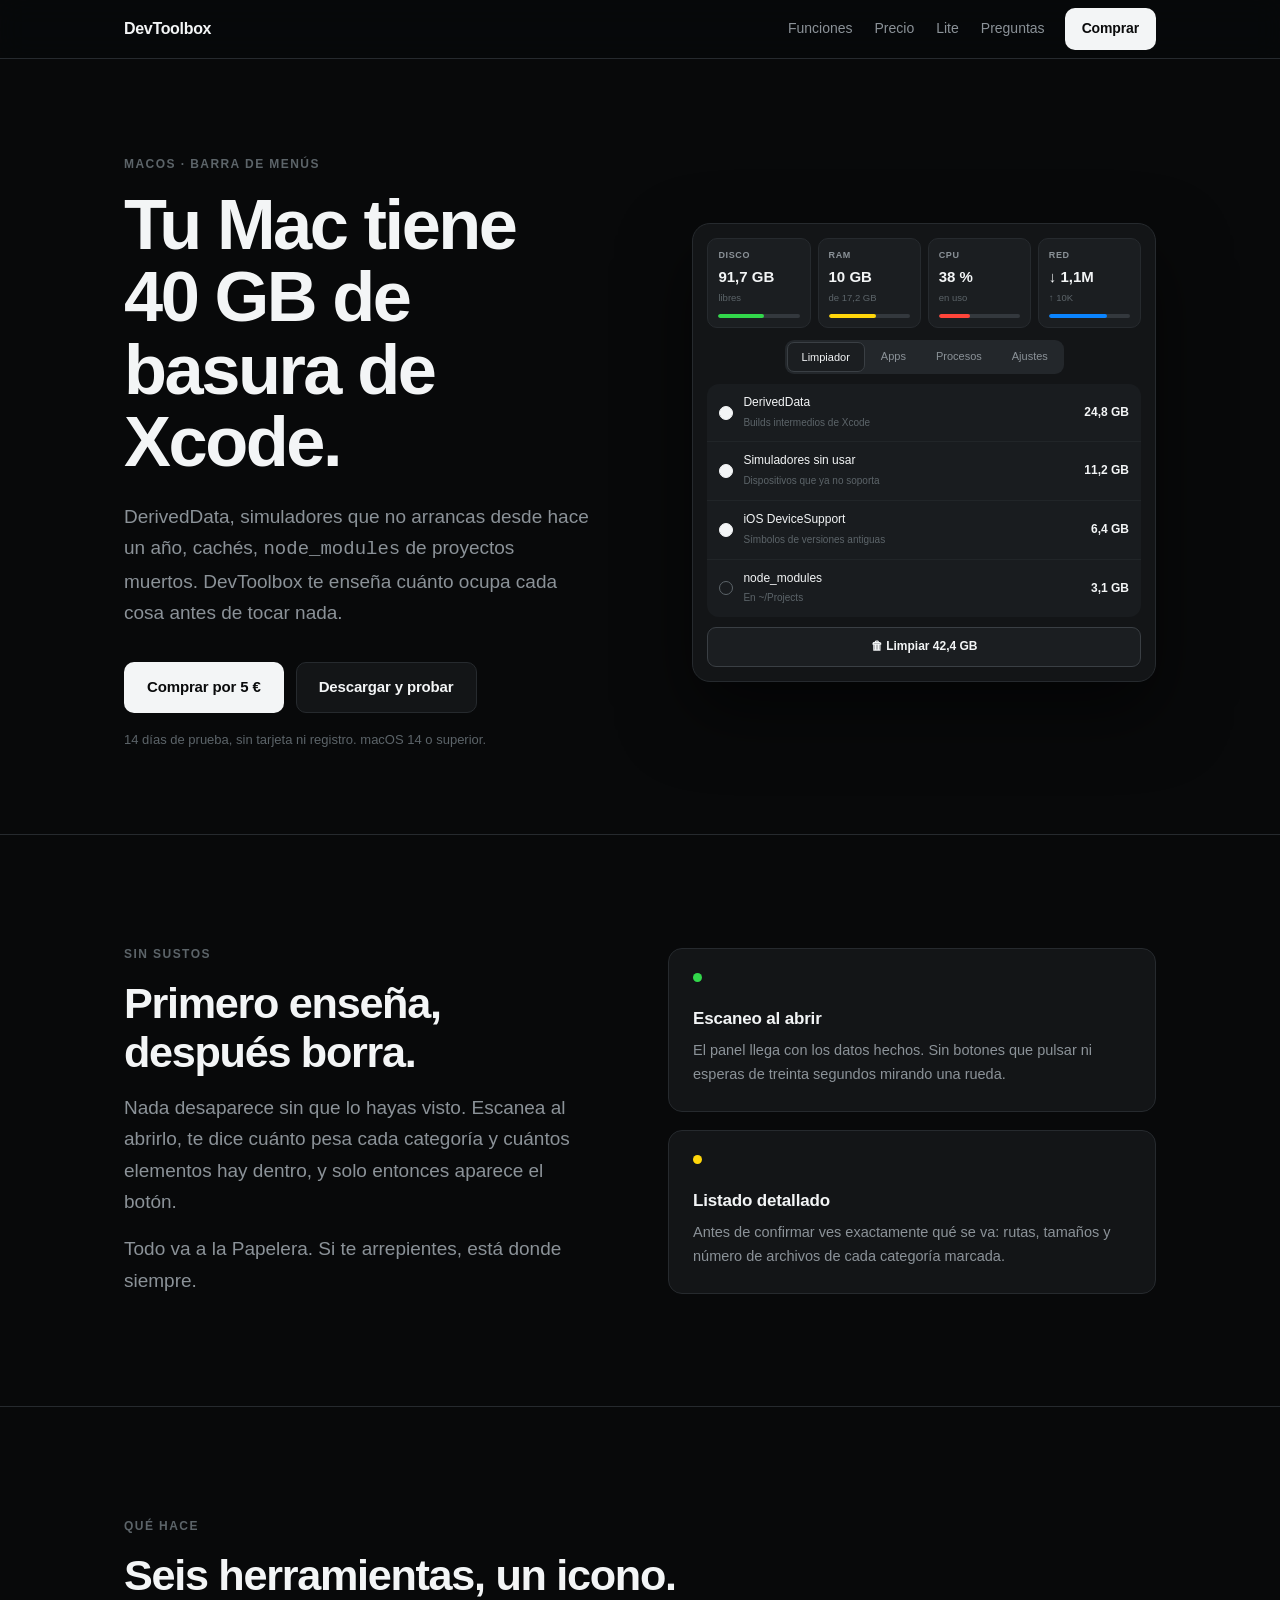
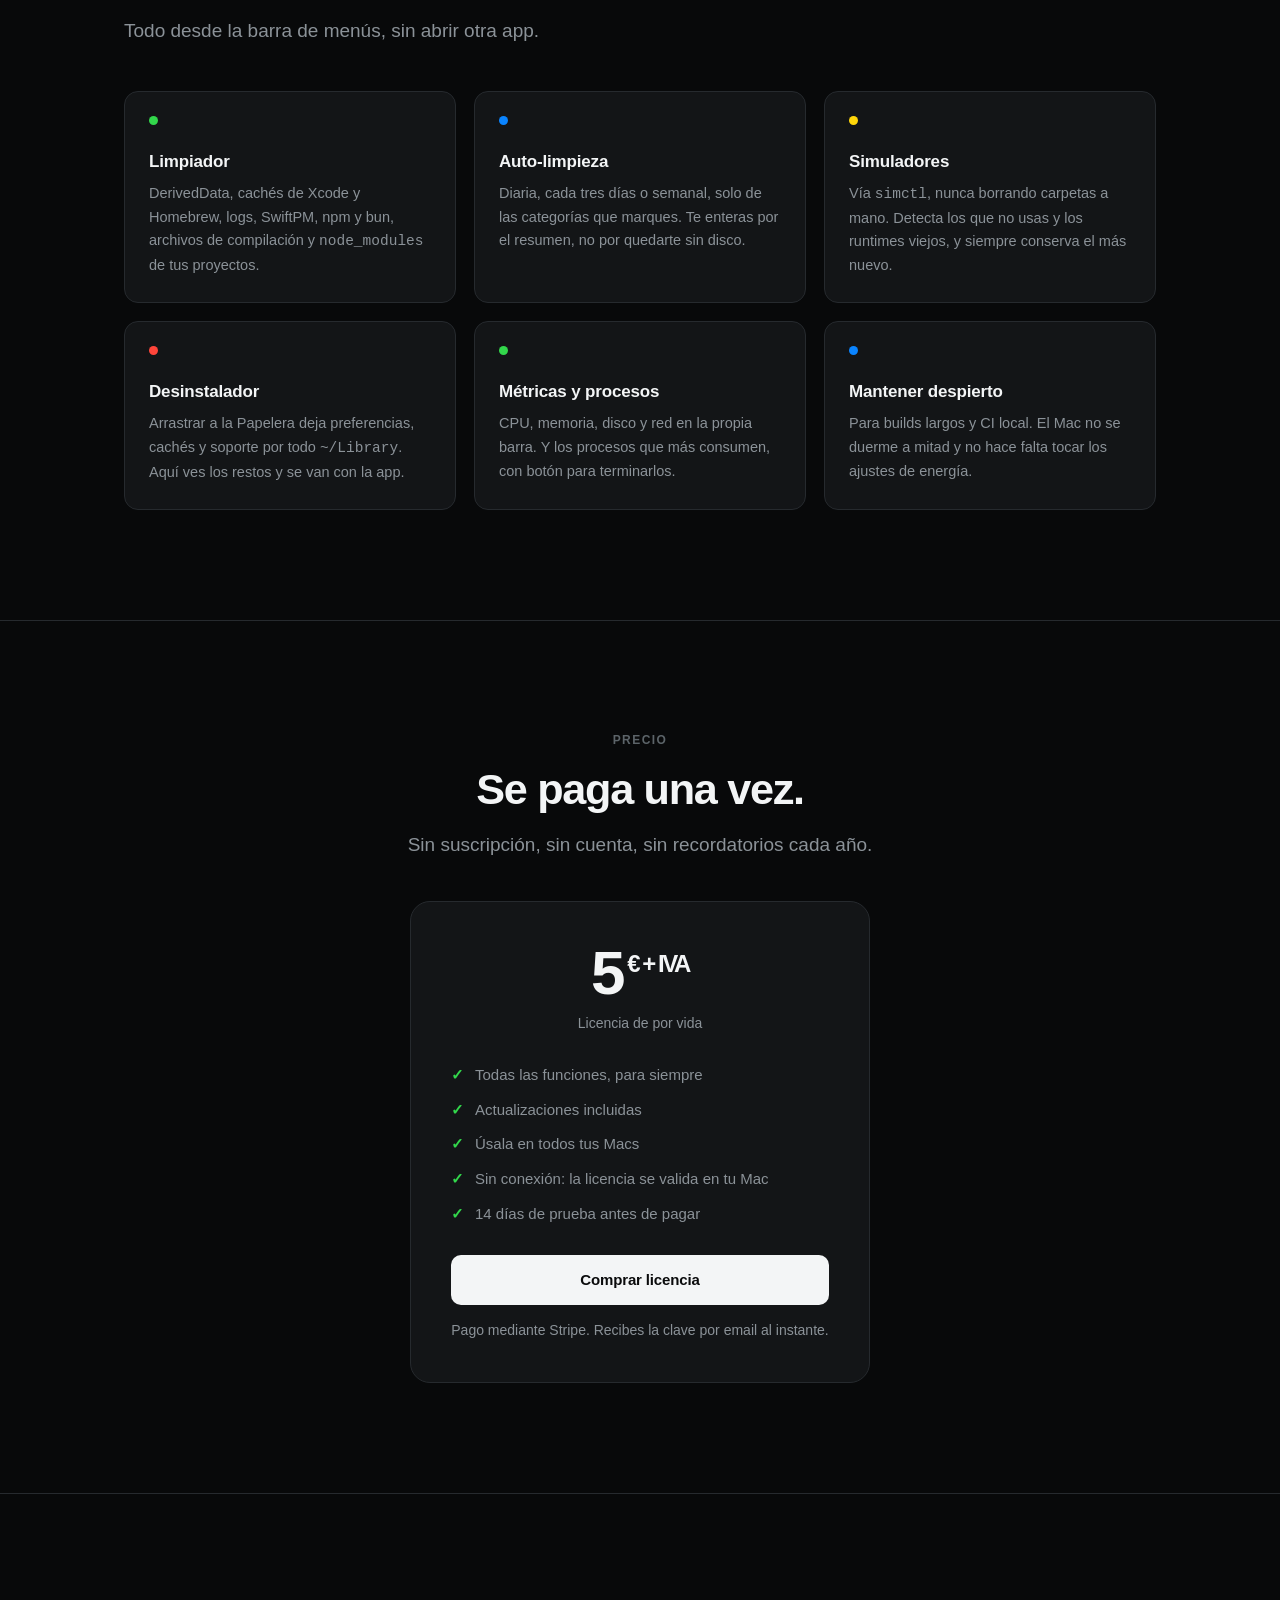
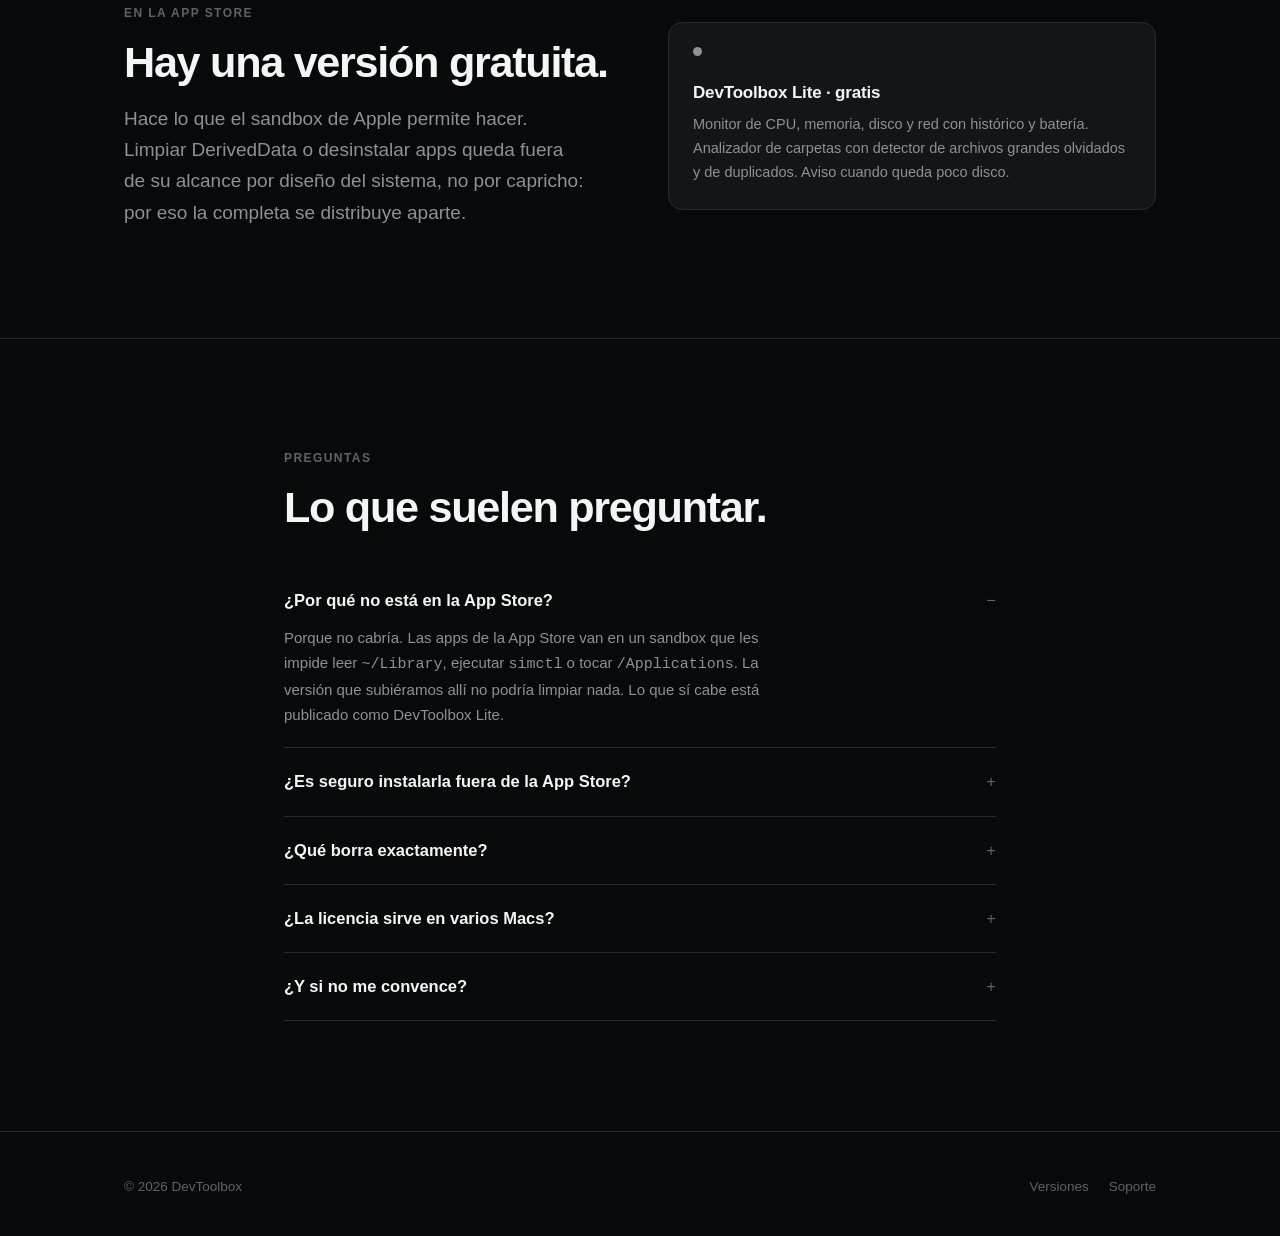
==== commit 46d90aad: "Web: actualización" ====
--- a/index.html
+++ b/index.html
@@ -3,232 +3,105 @@
 <head>
 <meta charset="utf-8">
 <meta name="viewport" content="width=device-width, initial-scale=1">
-
-<title>DevToolbox — Limpia y vigila tu Mac desde la barra de menús</title>
-<meta name="description" content="Utilidad de barra de menús para macOS que libera los gigas que Xcode, los simuladores de iOS, Homebrew y node_modules ocupan sin avisar. Escanea, te enseña cuánto pesa cada cosa y borra a la Papelera. 5 € de por vida.">
-<link rel="canonical" href="https://devtoolbox.softapp.tech/">
-<link rel="alternate" hreflang="es" href="https://devtoolbox.softapp.tech/">
-<link rel="alternate" hreflang="en" href="https://devtoolbox.softapp.tech/en/">
-<link rel="alternate" hreflang="x-default" href="https://devtoolbox.softapp.tech/en/">
-<!-- Alternativas legibles por máquina, para agentes. -->
-<link rel="alternate" type="text/plain" href="https://devtoolbox.softapp.tech/llms.txt" title="LLM summary">
-<link rel="alternate" type="application/json" href="https://devtoolbox.softapp.tech/product.json" title="Machine-readable product">
-<meta name="robots" content="index, follow, max-snippet:-1, max-image-preview:large">
-<meta name="author" content="DevToolbox">
-
-<meta property="og:type" content="website">
-<meta property="og:site_name" content="DevToolbox">
-<meta property="og:locale" content="es_ES">
-<meta property="og:url" content="https://devtoolbox.softapp.tech/">
-<meta property="og:title" content="DevToolbox — Limpia y vigila tu Mac desde la barra de menús">
-<meta property="og:description" content="DerivedData, simuladores sin usar, cachés y node_modules. Te enseña cuánto ocupa cada cosa antes de borrar nada. 5 € de por vida.">
-<meta property="og:image" content="https://devtoolbox.softapp.tech/og.png">
-<meta property="og:image:width" content="1200">
-<meta property="og:image:height" content="630">
-<meta property="og:image:alt" content="DevToolbox: tu Mac tiene 40 GB de basura de Xcode">
-
-<meta name="twitter:card" content="summary_large_image">
-<meta name="twitter:title" content="DevToolbox — Limpia y vigila tu Mac desde la barra de menús">
-<meta name="twitter:description" content="DerivedData, simuladores, cachés y node_modules. 5 € de por vida.">
-<meta name="twitter:image" content="https://devtoolbox.softapp.tech/og.png">
-
-<link rel="icon" href="favicon.png" sizes="32x32" type="image/png">
-<link rel="icon" href="icon.png" sizes="128x128" type="image/png">
-<link rel="apple-touch-icon" href="apple-touch-icon.png">
+<title>DevToolbox — Limpia tu Mac de basura de desarrollo</title>
+<meta name="description" content="Utilidad de barra de menús para macOS. Recupera los gigas que Xcode, los simuladores y node_modules se comen sin que te enteres. 5 € de por vida.">
+<meta property="og:title" content="DevToolbox">
+<meta property="og:description" content="Recupera los gigas que Xcode se come sin que te enteres.">
 <meta name="theme-color" content="#08090a">
-<link rel="preload" href="styles.css?v=002a9b4f" as="style">
-<script>
-document.documentElement.classList.add('js');
-(function () {
-  try {
-    var KEY = 'dtb-lang';
-    if (localStorage.getItem(KEY)) return;
-    var here = location.pathname.indexOf('/en/') !== -1 ? 'en' : 'es';
-    var list = navigator.languages || [navigator.language || 'en'];
-    // El español solo se sirve a quien lo pide; el resto del mundo, inglés.
-    var wants = list.some(function (l) { return l.toLowerCase().indexOf('es') === 0; }) ? 'es' : 'en';
-    if (wants !== here) location.replace(wants === 'en' ? 'en/' : '../');
-  } catch (e) {}
-})();
-</script>
-<link rel="stylesheet" href="styles.css?v=002a9b4f">
-
-<!-- Datos estructurados: es lo que leen tanto Google para los resultados
-     enriquecidos como los rastreadores de IA para citar con precisión. -->
-<script type="application/ld+json">
-{
-  "@context": "https://schema.org",
-  "@graph": [
-    {
-      "@type": "SoftwareApplication",
-      "@id": "https://devtoolbox.softapp.tech/#app",
-      "name": "DevToolbox",
-      "applicationCategory": "DeveloperApplication",
-      "applicationSubCategory": "Utilidad de limpieza y monitorización",
-      "operatingSystem": "macOS 14.0 o superior",
-      "softwareVersion": "1.0",
-      "url": "https://devtoolbox.softapp.tech/",
-      "downloadUrl": "https://github.com/jmhdevelop/devtoolbox-releases/releases/latest",
-      "screenshot": "https://devtoolbox.softapp.tech/og.png",
-     "image": "https://devtoolbox.softapp.tech/icon-256.png",
-     "image": "https://devtoolbox.softapp.tech/icon-256.png",
-      "inLanguage": "es",
-      "description": "Utilidad de barra de menús para macOS que localiza y elimina la basura que genera el desarrollo: DerivedData de Xcode, simuladores de iOS sin usar, iOS DeviceSupport, cachés de Homebrew, SwiftPM, npm y bun, y carpetas node_modules. Muestra el tamaño de cada categoría antes de borrar y envía todo a la Papelera. Incluye desinstalador de aplicaciones con archivos residuales, métricas de CPU, memoria, disco y red en la barra de menús, lista de procesos y modo de mantener el Mac despierto.",
-      "featureList": [
-        "Limpieza de DerivedData y cachés de Xcode",
-        "Eliminación de simuladores de iOS sin usar mediante simctl",
-        "Limpieza automática programada",
-        "Desinstalador de apps con archivos residuales de ~/Library",
-        "Métricas de CPU, memoria, disco y red en la barra de menús",
-        "Lista de procesos con mayor consumo",
-        "Mantener el Mac despierto durante compilaciones largas"
-      ],
-      "offers": {
-        "@type": "Offer",
-        "price": "5.00",
-        "priceCurrency": "EUR",
-        "availability": "https://schema.org/InStock",
-        "url": "https://devtoolbox.softapp.tech/#precio",
-        "description": "Licencia perpetua, un solo pago, actualizaciones incluidas. Impuestos no incluidos; el importe final depende de tu país."
-      },
-      "softwareHelp": "https://devtoolbox.softapp.tech/#faq"
-    },
-    {
-      "@type": "FAQPage",
-      "@id": "https://devtoolbox.softapp.tech/#faq",
-      "mainEntity": [
-        {
-          "@type": "Question",
-          "name": "¿Por qué DevToolbox no está en la Mac App Store?",
-          "acceptedAnswer": {
-            "@type": "Answer",
-            "text": "Porque el sandbox obligatorio de la App Store impide leer ~/Library, ejecutar simctl y modificar /Applications, que es justo lo que necesita para limpiar. Una versión sandboxed no podría borrar DerivedData ni desinstalar aplicaciones. Lo que sí cabe dentro del sandbox se publica aparte como DevToolbox Lite, gratuita."
-          }
-        },
-        {
-          "@type": "Question",
-          "name": "¿Es seguro instalar DevToolbox fuera de la App Store?",
-          "acceptedAnswer": {
-            "@type": "Answer",
-            "text": "Sí. La aplicación va firmada con Developer ID y notarizada por Apple, de modo que macOS la abre sin advertencias de Gatekeeper. Cada actualización se descarga firmada con EdDSA y la app la rechaza si la firma no coincide."
-          }
-        },
-        {
-          "@type": "Question",
-          "name": "¿Qué borra exactamente DevToolbox?",
-          "acceptedAnswer": {
-            "@type": "Answer",
-            "text": "Solo las categorías que marques, y siempre a la Papelera. Antes de confirmar muestra el listado completo con rutas y tamaños. Los simuladores se eliminan con simctl, la vía oficial de Apple: borrar sus carpetas a mano deja Xcode en estado inconsistente."
-          }
-        },
-        {
-          "@type": "Question",
-          "name": "¿La licencia de DevToolbox sirve en varios Macs?",
-          "acceptedAnswer": {
-            "@type": "Answer",
-            "text": "Sí. La licencia es del usuario, no de la máquina, y se valida sin conexión a internet, por lo que puede usarse en todos tus Macs."
-          }
-        },
-        {
-          "@type": "Question",
-          "name": "¿Cuánto cuesta DevToolbox?",
-          "acceptedAnswer": {
-            "@type": "Answer",
-            "text": "5 euros más impuestos, en un pago único. El impuesto aplicable depende del país del comprador y se calcula al pagar. La licencia es perpetua e incluye las actualizaciones. Hay 14 días de prueba con todas las funciones, sin tarjeta ni registro."
-          }
-        }
-      ]
-    }
-  ]
-}
-</script>
+<link rel="stylesheet" href="styles.css">
+  <script defer src="https://metrics.softapp.tech/b.js"></script>
 </head>
 <body>
 
-<a class="skip" href="#main">Saltar al contenido</a>
-<div class="progress" role="presentation"></div>
-
 <header>
   <div class="wrap">
-    <a class="logo" href="./" aria-label="DevToolbox">
-      <img src="icon.png" width="38" height="38" alt="DevToolbox"
-           srcset="icon.png 1x, icon-256.png 2x" decoding="async">
-    </a>
+    <span class="logo">DevToolbox</span>
+    <nav>
+      <a href="#funciones">Funciones</a>
+      <a href="#precio">Precio</a>
+      <a href="#lite">Lite</a>
+      <a href="#faq">Preguntas</a>
+    </nav>
     <a class="btn btn-primary btn-sm" href="#precio">Comprar</a>
   </div>
 </header>
 
 <!-- ── Portada ─────────────────────────────────────────────────────────── -->
-<div class="glow" aria-hidden="true"></div>
-<main id="main">
 <section class="hero">
   <div class="wrap hero-grid">
     <div>
-      <h1>Tu Mac guarda <em>gigas</em> que nunca has visto.</h1>
+      <p class="eyebrow">macOS · barra de menús</p>
+      <h1>Tu Mac tiene 40&nbsp;GB de basura de Xcode.</h1>
       <p class="lead">
-        Cachés, restos de apps desinstaladas, entornos de desarrollo y
-        carpetas temporales que crecen solas. DevToolbox las encuentra, te
-        dice cuánto pesan y las borra cuando tú lo digas.
+        DerivedData, simuladores que no arrancas desde hace un año, cachés,
+        <code>node_modules</code> de proyectos muertos. DevToolbox te enseña
+        cuánto ocupa cada cosa antes de tocar nada.
       </p>
       <div class="actions">
-        <a class="btn btn-primary" href="#precio">Comprar por 5 € + Impuestos</a>
-        <a class="btn btn-ghost" href="download/">Probar 14 días gratis</a>
-      </div>
-      <p class="note" id="que-es"><strong>DevToolbox</strong> es una utilidad de barra de menús para macOS 14 o superior que libera espacio eliminando los archivos temporales del desarrollo en Xcode, iOS y Node.js.<br>Pago único, 5 € más impuestos. La descarga es la app completa: 14 días con todo desbloqueado, sin tarjeta ni registro.</p>
-    </div>
-
-    <!-- Simulador del panel: se toca, no es una captura. -->
-    <img class="shot" src="app.jpg" width="440" height="596"
-         srcset="app.jpg 1x, app@2x.jpg 2x"
-         alt="Panel de DevToolbox abierto desde la barra de menús, con las métricas del sistema y la lista de categorías que ocupan espacio." fetchpriority="high" decoding="async">
+        <a class="btn btn-primary" href="#precio">Comprar por 5 €</a>
+        <a class="btn btn-ghost" href="https://github.com/jmhdevelop/devtoolbox-releases/releases/latest">Descargar y probar</a>
+      </div>
+      <p class="note">14 días de prueba, sin tarjeta ni registro. macOS 14 o superior.</p>
+    </div>
+
+    <!-- Réplica del panel real, en HTML: siempre coincide con la app. -->
+    <div class="panel" aria-hidden="true">
+      <div class="tiles">
+        <div class="tile">
+          <div class="label">Disco</div><div class="value">91,7 GB</div>
+          <div class="cap">libres</div>
+          <div class="meter"><i style="width:56%;background:var(--green)"></i></div>
+        </div>
+        <div class="tile">
+          <div class="label">RAM</div><div class="value">10 GB</div>
+          <div class="cap">de 17,2 GB</div>
+          <div class="meter"><i style="width:58%;background:var(--yellow)"></i></div>
+        </div>
+        <div class="tile">
+          <div class="label">CPU</div><div class="value">38 %</div>
+          <div class="cap">en uso</div>
+          <div class="meter"><i style="width:38%;background:var(--red)"></i></div>
+        </div>
+        <div class="tile">
+          <div class="label">Red</div><div class="value">↓ 1,1M</div>
+          <div class="cap">↑ 10K</div>
+          <div class="meter"><i style="width:72%;background:var(--blue)"></i></div>
+        </div>
+      </div>
+
+      <div class="tabs">
+        <span class="on">Limpiador</span><span>Apps</span><span>Procesos</span><span>Ajustes</span>
+      </div>
+
+      <div class="rows">
+        <div class="row">
+          <span class="check on"></span>
+          <span><span class="name">DerivedData</span><br><span class="sub">Builds intermedios de Xcode</span></span>
+          <span class="size">24,8 GB</span>
+        </div>
+        <div class="row">
+          <span class="check on"></span>
+          <span><span class="name">Simuladores sin usar</span><br><span class="sub">Dispositivos que ya no soporta</span></span>
+          <span class="size">11,2 GB</span>
+        </div>
+        <div class="row">
+          <span class="check on"></span>
+          <span><span class="name">iOS DeviceSupport</span><br><span class="sub">Símbolos de versiones antiguas</span></span>
+          <span class="size">6,4 GB</span>
+        </div>
+        <div class="row">
+          <span class="check"></span>
+          <span><span class="name">node_modules</span><br><span class="sub">En ~/Projects</span></span>
+          <span class="size">3,1 GB</span>
+        </div>
+      </div>
+      <div class="cta-row">🗑 Limpiar 42,4 GB</div>
+    </div>
   </div>
 </section>
 
 <!-- ── Ver antes de borrar ─────────────────────────────────────────────── -->
-<section class="reveal disk">
-  <div class="wrap">
-    <p class="eyebrow">Lo que se recupera</p>
-    <div class="figure">
-      <p class="huge">42,4 <span>GB</span></p>
-      <p class="huge-cap">recuperables</p>
-    </div>
-
-    <!-- Una sola serie destacada sobre pista neutra. La pista queda por debajo
-         de 3:1 de contraste, así que las cifras van escritas, no solo en color. -->
-    <div class="diskbar" role="img"
-         aria-label="De 460 GB de disco, 42,4 GB son basura recuperable">
-      <span class="seg used" style="flex:325.6"></span>
-      <span class="seg junk" style="flex:42.4"></span>
-      <span class="seg free" style="flex:92"></span>
-    </div>
-    <div class="diskkey">
-      <span><i class="k-used"></i>Ocupado · 325,6 GB</span>
-      <span><i class="k-junk"></i>Recuperables · 42,4 GB</span>
-      <span><i class="k-free"></i>Libre · 92 GB</span>
-    </div>
-
-    <ol class="specs">
-        <li>
-          <code>~/Library/Developer/Xcode/DerivedData</code>
-          <span class="wgt"><i style="width:59%"></i></span>
-          <b>24,8 GB</b>
-        </li>
-        <li>
-          <code>~/Library/Developer/CoreSimulator</code>
-          <span class="wgt"><i style="width:26%"></i></span>
-          <b>11,2 GB</b>
-        </li>
-        <li>
-          <code>~/Library/Developer/Xcode/iOS DeviceSupport</code>
-          <span class="wgt"><i style="width:15%"></i></span>
-          <b>6,4 GB</b>
-        </li>
-    </ol>
-    <p class="specnote">Los tres primeros suelen ser el 80% del total.</p>
-  </div>
-</section>
-
-<section class="reveal">
+<section>
   <div class="wrap split">
     <div>
       <p class="eyebrow">Sin sustos</p>
@@ -260,7 +133,7 @@
 </section>
 
 <!-- ── Funciones ───────────────────────────────────────────────────────── -->
-<section class="reveal" id="funciones">
+<section id="funciones">
   <div class="wrap">
     <p class="eyebrow">Qué hace</p>
     <h2>Seis herramientas, un icono.</h2>
@@ -308,7 +181,7 @@
 </section>
 
 <!-- ── Precio ──────────────────────────────────────────────────────────── -->
-<section class="reveal" id="precio">
+<section id="precio">
   <div class="wrap" style="text-align:center">
     <p class="eyebrow">Precio</p>
     <h2>Se paga una vez.</h2>
@@ -317,7 +190,7 @@
     </p>
 
     <div class="price-box">
-      <div class="price">5<sup> € + impuestos</sup></div>
+      <div class="price">5<sup> € + IVA</sup></div>
       <p class="muted small" style="margin-top:8px">Licencia de por vida</p>
       <ul>
         <li>Todas las funciones, para siempre</li>
@@ -327,16 +200,16 @@
         <li>14 días de prueba antes de pagar</li>
       </ul>
       <a class="btn btn-primary" style="width:100%;justify-content:center"
-         href="https://buy.stripe.com/3cI14n2pW9Ci5G477z6Ri00">Comprar licencia · 5 € + Impuestos</a>
+         href="https://buy.stripe.com/TU-PAYMENT-LINK">Comprar licencia</a>
       <p class="muted small" style="margin-top:14px">
-        Pago mediante Stripe. Los impuestos de tu país se calculan al pagar.<br>Recibes la clave por email al instante.
+        Pago mediante Stripe. Recibes la clave por email al instante.
       </p>
     </div>
   </div>
 </section>
 
 <!-- ── Lite ────────────────────────────────────────────────────────────── -->
-<section class="reveal" id="lite">
+<section id="lite">
   <div class="wrap split flip">
     <div>
       <div class="card">
@@ -345,9 +218,6 @@
         <p>Monitor de CPU, memoria, disco y red con histórico y batería.
            Analizador de carpetas con detector de archivos grandes olvidados
            y de duplicados. Aviso cuando queda poco disco.</p>
-        <p style="margin-top:16px">
-          <a class="btn btn-ghost btn-sm" href="https://apps.apple.com/app/id6807367722">En la Mac App Store</a>
-        </p>
       </div>
     </div>
     <div>
@@ -363,7 +233,7 @@
 </section>
 
 <!-- ── Preguntas ───────────────────────────────────────────────────────── -->
-<section class="reveal" id="faq">
+<section id="faq">
   <div class="wrap" style="max-width:760px">
     <p class="eyebrow">Preguntas</p>
     <h2>Lo que suelen preguntar.</h2>
@@ -403,17 +273,9 @@
   </div>
 </section>
 
-</main>
-
-<button class="top" aria-label="Volver arriba">↑</button>
-
 <footer>
   <div class="wrap">
     <span>© 2026 DevToolbox</span>
-    <div class="lang" role="group" aria-label="Idioma">
-      <a href="./" class="on" hreflang="es" lang="es" aria-label="Español">ES</a>
-      <a href="en/" class="" hreflang="en" lang="en" aria-label="English">EN</a>
-    </div>
     <nav>
       <a href="https://github.com/jmhdevelop/devtoolbox-releases/releases">Versiones</a>
       <a href="#faq">Soporte</a>
@@ -421,18 +283,5 @@
   </div>
 </footer>
 
-  <script src="app.js?v=002a9b4f" defer></script>
-  <script>
-    /* Al imprimir se abren todas las preguntas y se restauran después: en papel
-       no hay nada que desplegar. */
-    addEventListener('beforeprint', () =>
-      document.querySelectorAll('details').forEach((d) => {
-        d.dataset.was = d.open; d.open = true;
-      }));
-    addEventListener('afterprint', () =>
-      document.querySelectorAll('details').forEach((d) => {
-        d.open = d.dataset.was === 'true';
-      }));
-  </script>
 </body>
 </html>
--- a/styles.css
+++ b/styles.css
@@ -5,8 +5,8 @@
   --surface-2: #1b1e21;
   --line: #262a2e;
   --text: #f3f5f6;
-  --muted: #a2a9ae;   /* 6.0:1 en el peor fondo */
-  --faint: #949ba1;   /* 5.34:1 sobre la baldosa más clara: WCAG AA */
+  --muted: #8b9298;
+  --faint: #5c6469;
   --green: #32d74b;
   --yellow: #ffd60a;
   --red: #ff453a;
@@ -34,20 +34,10 @@
   position: sticky; top: 0; z-index: 10;
   backdrop-filter: saturate(160%) blur(14px);
   background: rgba(8, 9, 10, .72);
+  border-bottom: 1px solid var(--line);
 }
 header .wrap { display: flex; align-items: center; gap: 20px; height: 58px; }
-.logo {
-  display: flex; align-items: center; gap: 9px;
-  font-weight: 700; letter-spacing: -.02em; font-size: 16px;
-}
-/* El icono ya trae su propia sombra de macOS: basta con no deformarlo. */
-.logo img { width: 26px; height: 26px; display: block; flex: none; }
-.logo:hover span { color: #fff; }
-
-@media (max-width: 420px) {
-  .logo span { display: none; }   /* en pantalla estrecha manda el icono */
-  .logo img { width: 28px; height: 28px; }
-}
+.logo { font-weight: 700; letter-spacing: -.02em; font-size: 16px; }
 header nav { margin-left: auto; display: flex; gap: 22px; }
 header nav a { color: var(--muted); font-size: 14px; }
 header nav a:hover { color: var(--text); }
@@ -188,631 +178,15 @@
 
 /* ── Pie ──────────────────────────────────────────────────────────────── */
 
-footer { padding: 44px 0; color: var(--faint); font-size: 13.5px; }
+footer { border-top: 1px solid var(--line); padding: 44px 0; color: var(--faint); font-size: 13.5px; }
 footer .wrap { display: flex; gap: 24px; flex-wrap: wrap; align-items: center; }
 footer nav { margin-left: auto; display: flex; gap: 20px; }
 footer a:hover { color: var(--text); }
 
-
+@media (max-width: 860px) {
+  .hero-grid, .split { grid-template-columns: 1fr; gap: 40px; }
+  .split.flip > *:first-child { order: 0; }
+  .grid { grid-template-columns: 1fr; }
+  section { padding: 76px 0; }
+  header nav { display: none; }
 }
-
-/* ── Interacción ──────────────────────────────────────────────────────── */
-
-.tabs span {
-  display: inline-flex; align-items: center;
-  padding: 5px 13px; font-size: 11px; font-weight: 500;
-  color: var(--sec); border-radius: 7px;
-}
-
-
-.row .txt { flex: 1; }
-.row .ico { font-size: 14px; }
-.row .size.ram { min-width: 62px; text-align: right; color: var(--muted); font-weight: 500; }
-.row .check { transition: background .15s, border-color .15s; }
-
-.sw {
-  width: 26px; height: 15px; border-radius: 99px; background: #3a3f44;
-  margin-left: auto; position: relative; flex: none; transition: background .2s;
-}
-.sw::after {
-  content: ""; position: absolute; top: 2px; left: 2px;
-  width: 11px; height: 11px; border-radius: 99px; background: #fff;
-  transition: transform .2s;
-}
-.sw.on { background: var(--green); }
-.sw.on::after { transform: translateX(11px); }
-
-.cta-row {
-  width: 100%; font: inherit; font-size: 12px; font-weight: 600;
-  color: var(--text); cursor: pointer; transition: background .18s, color .18s;
-}
-
-.hint { font-size: 11px; color: var(--faint); text-align: center; margin-top: 9px; }
-
-.meter i, .tile .value { transition: width .5s ease, color .3s; }
-
-/* Aparición al entrar en pantalla */
-.js .reveal, .js .card, .js .price-box {
-  opacity: 0; transform: translateY(22px);
-  transition: opacity .6s cubic-bezier(.16,1,.3,1), transform .6s cubic-bezier(.16,1,.3,1);
-}
-.reveal.in, .card.in, .price-box.in { opacity: 1 !important; transform: none !important; }
-.card { transition: opacity .6s, transform .6s, border-color .2s; }
-.card.in:hover { border-color: #3a4046; transform: translateY(-3px); }
-
-@media (prefers-reduced-motion: reduce) {
-  .reveal, .card, .price-box { opacity: 1; transform: none; transition: none; }
-}
-
-
-/* ── Móvil ────────────────────────────────────────────────────────────────
-   No es la versión de escritorio estrechada: cambian jerarquía, densidad y
-   la acción principal, que pasa a una barra fija al alcance del pulgar. */
-
-.mobile-bar { display: none; }
-
-@media (max-width: 860px) {
-  :root { --radius: 12px; }
-
-  body { font-size: 16px; }
-  .wrap { padding: 0 20px; }
-  section { padding: 64px 0; }
-
-  /* La navegación de escritorio sobra; queda logo y acción. */
-  header nav { display: none; }
-  header .wrap { height: 52px; }
-  header .btn { margin-left: auto; }
-
-  h1 { font-size: 2.35rem; letter-spacing: -.03em; }
-  h2 { font-size: 1.7rem; }
-  .lead { font-size: 17px; max-width: none; }
-
-  /* Portada: primero el titular, después la demo. */
-  .hero { padding: 44px 0 56px; }
-  .hero-grid, .split { grid-template-columns: 1fr; gap: 32px; }
-  .split.flip > *:first-child { order: 0; }
-  .hero .actions { gap: 10px; }
-  .hero .actions .btn { flex: 1; justify-content: center; min-height: 48px; }
-
-  .grid { grid-template-columns: 1fr; gap: 12px; margin-top: 30px; }
-  .card { padding: 20px; }
-
-  /* ── El panel, rediseñado para el ancho del móvil ── */
-  .panel { padding: 11px; border-radius: 16px; }
-
-  /* Cuatro baldosas en fila no caben: dos por dos. */
-  .tiles { grid-template-columns: 1fr 1fr; gap: 8px; }
-  .tile { padding: 10px 11px; }
-  .tile .value { font-size: 17px; }
-  .tile .cap { font-size: 10.5px; }
-  .meter { height: 5px; }
-
-  /* Pestañas a lo ancho, con altura de dedo. */
-  .tabs { width: 100%; margin: 12px 0 10px; }
-  .tabs span { flex: 1; justify-content: center; padding: 9px 4px; font-size: 11.5px; }
-
-  .row { padding: 12px; gap: 12px; min-height: 52px; }
-  .row .name { font-size: 13px; }
-  .row .sub { font-size: 10.5px; }
-  .row .size { font-size: 12px; }
-  .row .check { width: 18px; height: 18px; }
-  .cta-row { padding: 13px; font-size: 13px; }
-
-  /* Precio: la tarjeta ocupa el ancho y el botón es del tamaño del pulgar. */
-  .price-box { padding: 28px 22px; border-radius: 16px; margin-top: 28px; }
-  .price { font-size: 52px; }
-  .price-box .btn { min-height: 50px; font-size: 16px; }
-
-  details { padding: 18px 0; }
-  summary { font-size: 15.5px; }
-
-  footer { padding: 32px 0 96px; }   /* hueco para la barra fija */
-  footer .wrap { flex-direction: column; align-items: flex-start; gap: 14px; }
-  footer nav { margin-left: 0; }
-
-  /* Acción siempre a mano, sin tener que volver arriba. */
-  .mobile-bar {
-    display: flex; align-items: center; gap: 14px;
-    position: fixed; left: 0; right: 0; bottom: 0; z-index: 20;
-    padding: 12px 20px calc(12px + env(safe-area-inset-bottom));
-    background: rgba(13, 15, 17, .92);
-    backdrop-filter: saturate(160%) blur(16px);
-    border-top: 1px solid var(--line);
-  }
-  .mobile-bar strong { display: block; font-size: 15px; }
-  .mobile-bar span { font-size: 12px; color: var(--muted); }
-  .mobile-bar .btn { margin-left: auto; min-height: 44px; padding: 0 22px; }
-}
-
-@media (max-width: 420px) {
-  .wrap { padding: 0 16px; }
-  h1 { font-size: 2rem; }
-  .tile .value { font-size: 15.5px; }
-  .tile .label { font-size: 8.5px; }
-  .tabs span { font-size: 10.5px; padding: 9px 2px; }
-  .row .sub { display: none; }        /* en 375 px el subtítulo solo estorba */
-  .price { font-size: 46px; }
-}
-
-
-/* ── Fidelidad con la app ─────────────────────────────────────────────────
-   Las medidas de aquí abajo son las del panel real: radio 10 en las baldosas,
-   12 en la lista, borde de medio punto y sombra corta. Si cambia la app,
-   cambia esto. */
-
-.panel {
-  background: linear-gradient(180deg, #17191c 0%, #121417 100%);
-  border: 1px solid #2b2f34; border-radius: 18px; padding: 14px;
-  box-shadow: 0 40px 90px rgba(0,0,0,.6), 0 0 0 1px rgba(255,255,255,.03) inset;
-}
-
-/* Baldosas: material translúcido, filo claro arriba y sombra que las levanta. */
-.tile {
-  background: linear-gradient(180deg, #23272b 0%, #1d2124 100%);
-  border: .5px solid rgba(255,255,255,.12);
-  box-shadow: 0 3px 6px rgba(0,0,0,.28);
-  border-radius: 10px;
-}
-.tile .label { letter-spacing: .07em; font-weight: 700; }
-.tile .value { font-weight: 600; letter-spacing: -.01em; }
-
-/* Carril hundido y pastilla elevada, como el selector de la app. */
-.tabs { background: rgba(255,255,255,.07); padding: 2px; border-radius: 9px; }
-.tabs span.on {
-  background: linear-gradient(180deg, #2a2e33 0%, #232729 100%);
-  border: .5px solid rgba(255,255,255,.14);
-  box-shadow: 0 2px 5px rgba(0,0,0,.35);
-}
-
-/* Un solo panel con separadores finos sangrados, no tarjetas sueltas. */
-.rows {
-  background: rgba(255,255,255,.04);
-  border: .5px solid rgba(255,255,255,.07);
-  border-radius: 12px;
-}
-.row { border-bottom: .5px solid rgba(255,255,255,.06); }
-.row:last-of-type { border-bottom: 0; }
-.row .check { border-radius: 99px; border: 1.5px solid rgba(255,255,255,.28); }
-.row .check.on { background: var(--text); border-color: var(--text); position: relative; }
-.row .check.on::after {
-  content: ""; position: absolute; inset: 0; margin: auto;
-  width: 5px; height: 8px; border: solid #101214;
-  border-width: 0 1.6px 1.6px 0; transform: rotate(42deg) translate(-1px,-1px);
-}
-/* La selección se señala una vez, no tres. */
-
-/* El botón es del mismo material que las pestañas, sin azul de sistema. */
-.cta-row {
-  background: linear-gradient(180deg, #2a2e33 0%, #232729 100%);
-  border: .5px solid rgba(255,255,255,.16);
-  box-shadow: 0 3px 8px rgba(0,0,0,.35);
-  border-radius: 9px; color: var(--text);
-}
-
-/* ── Más carácter ─────────────────────────────────────────────────────── */
-
-.glow {
-  position: fixed; inset: 0; pointer-events: none; z-index: 0;
-  background:
-    radial-gradient(760px 420px at 78% 8%, rgba(10,132,255,.14), transparent 62%),
-    radial-gradient(620px 380px at 12% 2%, rgba(50,215,75,.09), transparent 60%);
-}
-main, header, footer { position: relative; z-index: 1; }
-
-h1 em {
-  font-style: normal;
-  background: linear-gradient(96deg, var(--green) 0%, #7ee8a2 42%, var(--blue) 100%);
-  -webkit-background-clip: text; background-clip: text; color: transparent;
-}
-
-/* Rótulo con filete, para que las secciones tengan entrada. */
-.eyebrow { display: flex; align-items: center; gap: 10px; }
-.eyebrow::before {
-  content: ""; width: 22px; height: 1px; background: var(--line); flex: none;
-}
-.wrap[style*="center"] .eyebrow { justify-content: center; }
-
-.card {
-  background: linear-gradient(180deg, rgba(255,255,255,.035), rgba(255,255,255,.012));
-  position: relative; overflow: hidden;
-}
-.card::after {
-  content: ""; position: absolute; inset: 0; border-radius: inherit;
-  background: radial-gradient(340px 160px at 50% -30%, rgba(255,255,255,.07), transparent 70%);
-  opacity: 0; transition: opacity .3s;
-}
-.card.in:hover::after { opacity: 1; }
-
-.price-box {
-  background:
-    radial-gradient(520px 260px at 50% -10%, rgba(10,132,255,.12), transparent 70%),
-    linear-gradient(180deg, rgba(255,255,255,.04), rgba(255,255,255,.015));
-}
-.price { background: linear-gradient(180deg, #fff, #b9c0c5);
-         -webkit-background-clip: text; background-clip: text; color: transparent; }
-
-.btn-primary { box-shadow: 0 6px 22px rgba(255,255,255,.1); }
-summary:hover { color: #fff; }
-
-
-/* ── Navegación ───────────────────────────────────────────────────────── */
-
-.skip {
-  position: absolute; left: -9999px; top: 8px; z-index: 100;
-  background: var(--text); color: #0a0b0c; padding: 10px 18px; border-radius: 8px;
-}
-.skip:focus { left: 20px; }
-
-/* Progreso de lectura: barra finísima en el borde superior. */
-.progress {
-  position: fixed; top: 0; left: 0; height: 2px; z-index: 30;
-  width: 0; background: linear-gradient(90deg, var(--green), var(--blue));
-  transition: width .1s linear;
-}
-
-header nav a {
-  position: relative; padding: 6px 0;
-  transition: color .2s;
-}
-header nav a::after {
-  content: ""; position: absolute; left: 0; right: 0; bottom: 0; height: 1.5px;
-  background: var(--text); border-radius: 2px;
-  transform: scaleX(0); transform-origin: left; transition: transform .25s;
-}
-header nav a.active { color: var(--text); }
-header nav a.active::after { transform: scaleX(1); }
-
-.lang {
-  display: flex; gap: 1px; padding: 2px; margin-left: 4px;
-  background: rgba(255,255,255,.07); border-radius: 8px;
-}
-.lang a {
-  padding: 4px 9px; font-size: 12px; font-weight: 600;
-  color: var(--muted); border-radius: 6px;
-}
-.lang a.on { background: var(--surface-2); color: var(--text); }
-.lang a:hover { color: var(--text); }
-
-/* Vuelta arriba, aparece al bajar. */
-.top {
-  position: fixed; right: 22px; bottom: 22px; z-index: 25;
-  width: 42px; height: 42px; border-radius: 50%;
-  display: grid; place-items: center; font-size: 16px;
-  background: var(--surface-2); border: 1px solid var(--line); color: var(--muted);
-  opacity: 0; pointer-events: none; transform: translateY(10px);
-  transition: opacity .25s, transform .25s, color .2s;
-}
-.top.on { opacity: 1; pointer-events: auto; transform: none; }
-.top:hover { color: var(--text); }
-
-@media (max-width: 860px) {
-  /* En vez de esconder la navegación, se convierte en tiras deslizables. */
-  header nav {
-    display: flex; position: fixed; top: 52px; left: 0; right: 0; z-index: 9;
-    gap: 0; overflow-x: auto; scrollbar-width: none;
-    padding: 8px 16px; background: rgba(8,9,10,.9);
-    backdrop-filter: saturate(160%) blur(14px);
-  }
-  header nav::-webkit-scrollbar { display: none; }
-  header nav a {
-    flex: none; padding: 6px 13px; font-size: 13px; white-space: nowrap;
-    border-radius: 99px;
-  }
-  header nav a::after { display: none; }
-  header nav a.active { background: rgba(255,255,255,.09); }
-  main { padding-top: 45px; }          /* hueco de la tira de navegación */
-  .top { display: none; }              /* la barra inferior ya ocupa esa esquina */
-  .lang a { padding: 5px 10px; }
-}
-
-
-/* ── Accesibilidad ────────────────────────────────────────────────────── */
-
-/* Foco visible en todo lo interactivo. Sin esto no se puede navegar con
-   teclado, y Lighthouse lo marca. */
-a:focus-visible, button:focus-visible, summary:focus-visible {
-  outline: 2px solid var(--blue);
-  outline-offset: 3px;
-  border-radius: 6px;
-}
-
-/* El estado de las casillas y los interruptores se anuncia por ARIA, pero
-   también tiene que verse sin depender solo del color. */
-
-@media (prefers-reduced-motion: reduce) {
-  html { scroll-behavior: auto; }
-  .pane.on { animation: none; }
-  .progress { transition: none; }
-  * { animation-duration: .01ms !important; transition-duration: .01ms !important; }
-}
-
-
-/* ── Grises reales del panel ──────────────────────────────────────────────
-   macOS dibuja los niveles secundario y terciario como blanco con opacidad,
-   no como grises fijos. Subirlos para cumplir contraste hacía que el panel
-   dejara de parecerse a la app. Aquí se restauran los valores del sistema,
-   acotados al panel; el texto de la página sigue cumpliendo AA. */
-
-.panel {
-  --sec: rgba(255,255,255,.55);   /* secondaryLabelColor */
-  --ter: rgba(255,255,255,.26);   /* tertiaryLabelColor */
-  --qua: rgba(255,255,255,.10);   /* quaternaryLabelColor */
-}
-.panel .tile .label { color: var(--sec); }
-.panel .tile .cap   { color: var(--ter); }
-.panel .row .sub    { color: var(--ter); }
-.panel .tabs span.on { color: var(--text); }
-.panel .meter { background: var(--qua); }
-.panel .hint { color: var(--ter); }
-
-.row.sel { background: rgba(255,255,255,.055); }
-.cta-row { display: flex; align-items: center; justify-content: center; gap: 7px; }
-
-/* Icono gris de la fila, como el símbolo SF de la app. */
-.row .glyph { width: 18px; height: 18px; color: var(--sec); flex: none; }
-.row .glyph svg { width: 100%; height: 100%; display: block; }
-.tabs span svg { width: 11px; height: 11px; margin-right: 5px; vertical-align: -1px; }
-
-/* Contador de elementos: cápsula pequeña a la izquierda del tamaño. */
-.row .count {
-  font-size: 9.5px; font-weight: 500; color: var(--sec);
-  padding: 1.5px 5px; border-radius: 99px; background: var(--qua);
-  font-variant-numeric: tabular-nums;
-}
-
-/* En la app el separador va sangrado hasta el texto, no de borde a borde. */
-.rows .row { border-bottom: 0; position: relative; }
-.rows .row + .row::before {
-  content: ""; position: absolute; top: 0; left: 46px; right: 0;
-  height: .5px; background: rgba(255,255,255,.07);
-}
-
-.row { align-items: center; }
-.row .txt { min-width: 0; }
-.row .name, .row .sub { display: block; overflow: hidden; text-overflow: ellipsis; white-space: nowrap; }
-
-
-@media (max-width: 420px) {
-  .rows .row + .row::before { left: 40px; }
-}
-
-
-/* ── Impresión y exportación a PDF ────────────────────────────────────────
-   El resplandor de fondo es un degradado radial fijo: al imprimir se rasteriza
-   como una mancha azul sólida. Fuera, junto al resto de adornos flotantes. */
-
-@media print {
-  .glow, .progress, .top, .mobile-bar { display: none !important; }
-
-  header { position: static; backdrop-filter: none; }
-  header nav, .lang { display: none; }
-
-  /* En papel no hay nada que desplegar: se muestran todas las respuestas. */
-  details > p { display: block !important; }
-  summary::after { content: ""; }
-
-  section { padding: 34px 0; break-inside: avoid; }
-  .card, .price-box, .panel { break-inside: avoid; }
-
-  /* Sin animación de entrada: si no, las secciones salen en blanco. */
-  .reveal, .card, .price-box { opacity: 1 !important; transform: none !important; }
-
-  /* Los fondos oscuros y las barras de color son la identidad: se conservan. */
-  body { -webkit-print-color-adjust: exact; print-color-adjust: exact; }
-
-  a[href^="http"]::after { content: " (" attr(href) ")"; font-size: 10px; color: #8b9298; }
-  a[href^="#"]::after { content: ""; }
-}
-
-
-/* ── Captura de la app ────────────────────────────────────────────────────
-   Es una captura real, tomada sobre fondo liso para que el material
-   translúcido del panel no arrastre el escritorio. La sombra la pone el CSS,
-   así se adapta al fondo de la página. */
-
-.shot {
-  width: 100%; max-width: 440px; height: auto; display: block;
-  border-radius: 14px;
-  filter: drop-shadow(0 34px 70px rgba(0,0,0,.62));
-}
-
-@media (max-width: 860px) {
-  .shot { margin: 0 auto; max-width: 380px; }
-}
-
-
-/* ── Cabecera reducida al icono y la acción ───────────────────────────────
-   Sin navegación ni conmutador: en una página de una sola columna los enlaces
-   de sección estorban más de lo que ayudan, y el botón queda siempre a mano
-   porque la cabecera es fija. */
-
-header .wrap { height: 66px; }
-.logo img { width: 38px; height: 38px; }
-header nav, header .lang { display: none; }
-header .btn { margin-left: auto; }
-
-/* El conmutador de idioma vive ahora en el pie. */
-footer .lang { margin-left: 0; }
-footer nav { margin-left: auto; }
-
-.mobile-bar { display: none !important; }
-
-@media (max-width: 860px) {
-  header .wrap { height: 60px; }
-  .logo img { width: 36px; height: 36px; }
-  main { padding-top: 0; }
-  footer { padding: 32px 0; }
-  footer .wrap { flex-direction: row; flex-wrap: wrap; align-items: center; }
-}
-
-@media (max-width: 420px) {
-  .logo img { width: 34px; height: 34px; }
-}
-
-
-/* Botón de la cabecera: siempre a la derecha y en cápsula. */
-header .btn {
-  margin-left: auto;
-  border-radius: 99px;
-  padding: 9px 22px;
-}
-
-
-/* ── Cabecera fija de verdad ──────────────────────────────────────────────
-   `sticky` depende de que ningún ancestro tenga overflow o transform; `fixed`
-   no depende de nada. El icono y el botón se quedan quietos siempre. */
-
-header {
-  position: fixed !important;
-  top: 0; left: 0; right: 0;
-  /* `main, header, footer { z-index: 1 }` le había quitado su nivel y el
-     contenido le pasaba por encima al desplazar. */
-  z-index: 50 !important;
-}
-/* El contenido arranca por debajo de la cabecera, que ya no ocupa sitio. */
-body { padding-top: 78px; }
-
-header .wrap { height: 78px; }
-.logo img { width: 48px !important; height: 48px !important; }
-
-@media (max-width: 860px) {
-  body { padding-top: 66px; }
-  header .wrap { height: 66px; }
-  .logo img { width: 42px !important; height: 42px !important; }
-}
-
-@media (max-width: 420px) {
-  body { padding-top: 60px; }
-  header .wrap { height: 60px; }
-  .logo img { width: 38px !important; height: 38px !important; }
-}
-
-
-/* ── Sección de disco ─────────────────────────────────────────────────────
-   Una cifra grande hace el trabajo principal; la barra es la prueba. Una sola
-   serie destacada: nada de repartir colores entre categorías, que ni se
-   distinguirían ni dirían nada que la lista de rutas no diga mejor. */
-
-.disk .wrap { max-width: 900px; }
-
-.figure { display: flex; align-items: baseline; gap: 14px; margin: 6px 0 26px; }
-.huge {
-  font-size: clamp(4rem, 13vw, 8.5rem); line-height: .86; font-weight: 700;
-  letter-spacing: -.055em; font-variant-numeric: tabular-nums;
-  background: linear-gradient(170deg, #fff 20%, #7c848a 100%);
-  -webkit-background-clip: text; background-clip: text; color: transparent;
-}
-.huge span { font-size: .32em; letter-spacing: -.02em; margin-left: .08em; }
-.huge-cap { font-size: 17px; color: var(--muted); }
-
-/* Barra: extremos redondeados de 4px, separación de 2px entre tramos. */
-.diskbar { display: flex; gap: 2px; height: 14px; margin-bottom: 14px; }
-.seg { border-radius: 3px; }
-.seg.used { background: #2f353b; }
-.seg.junk { background: var(--green); }
-.seg.free { background: #191d21; }
-
-.diskkey { display: flex; flex-wrap: wrap; gap: 8px 22px; font-size: 13px; color: var(--muted); }
-.diskkey span { display: inline-flex; align-items: center; gap: 8px; }
-.diskkey i { width: 9px; height: 9px; border-radius: 2px; }
-.k-used { background: #2f353b; } .k-junk { background: var(--green); } .k-free { background: #191d21; }
-
-/* Rutas reales en monoespaciada: es lo que un desarrollador reconoce de un
-   vistazo, y dice más que seis tarjetas con iconos. */
-.specs { list-style: none; margin: 44px 0 0; counter-reset: n; }
-.specs li {
-  display: grid; grid-template-columns: 1fr 120px auto; align-items: center;
-  gap: 20px; padding: 15px 0; border-top: 1px solid var(--line);
-}
-.specs li:last-child { border-bottom: 1px solid var(--line); }
-.specs code {
-  font: 400 13.5px/1.4 ui-monospace, SFMono-Regular, Menlo, monospace;
-  color: var(--muted); word-break: break-all;
-}
-.specs b { font-size: 17px; font-weight: 600; font-variant-numeric: tabular-nums; min-width: 84px; text-align: right; }
-.wgt { display: block; height: 4px; border-radius: 2px; background: #23282d; }
-.wgt i { display: block; height: 100%; border-radius: 2px; background: var(--green); }
-.specnote { margin-top: 16px; font-size: 13px; color: var(--faint); }
-
-@media (max-width: 700px) {
-  .specs li { grid-template-columns: 1fr auto; gap: 6px 14px; }
-  .wgt { grid-column: 1 / -1; order: 3; }
-  .specs code { font-size: 12px; }
-  .figure { gap: 10px; }
-}
-
-
-/* ── Sin líneas separadoras ───────────────────────────────────────────────
-   La separación la da el espacio, no un filete gris entre cada bloque. */
-
-section { border-top: 0; }
-details { border-bottom: 0; padding: 14px 0; }
-.specs li, .specs li:last-child { border-top: 0; border-bottom: 0; }
-
-/* Al perder el filete, las filas necesitan su propio aire y un realce al pasar. */
-.specs { margin-top: 36px; }
-.specs li { padding: 13px 14px; border-radius: 10px; transition: background .18s; }
-.specs li:hover { background: rgba(255,255,255,.035); }
-
-details {
-  border-radius: 10px; padding: 14px 14px;
-  transition: background .18s;
-}
-details:hover { background: rgba(255,255,255,.03); }
-details[open] { background: rgba(255,255,255,.035); }
-
-
-/* ── Etiqueta de los botones de compra ────────────────────────────────────
-   El importe manda y el impuesto es una aclaración: en la misma línea pero
-   más pequeño y apagado, para que no parta el botón en dos renglones. */
-
-.hero .actions .btn { white-space: nowrap; }
-
-
-@media (max-width: 620px) {
-  /* Apilados y a todo el ancho: más fáciles de pulsar y sin partir el texto. */
-  .hero .actions { flex-direction: column; }
-  .hero .actions .btn { width: 100%; }
-}
-
-
-/* ── Botones de compra ────────────────────────────────────────────────────
-   El precio con impuestos va completo en el botón: anunciar un importe sin
-   indicarlo es precio engañoso frente a consumidores. Para que quepa en una
-   línea, en pantallas estrechas los botones se apilan a todo el ancho y el
-   cuerpo baja un punto. */
-
-.hero .actions .btn { white-space: nowrap; }
-
-@media (max-width: 620px) {
-  .hero .actions { flex-direction: column; }
-  .hero .actions .btn { width: 100%; font-size: 14.5px; }
-  .price-box .btn { font-size: 14.5px; padding-inline: 12px; }
-}
-
-@media (max-width: 380px) {
-  .hero .actions .btn, .price-box .btn { font-size: 13.5px; }
-}
-
-
-/* Todos los botones con la misma forma que el de la cabecera: cápsula. */
-.btn { border-radius: 99px; }
-.hero .actions .btn { min-height: 50px; }
-.price-box .btn { border-radius: 99px; }
-
-
-/* ── Los dos botones de la portada, en fila también en móvil ──────────────
-   El principal se lleva más ancho porque su texto es el que no se puede
-   recortar: lleva el importe y los impuestos. */
-
-@media (max-width: 620px) {
-  .hero .actions { flex-direction: row; flex-wrap: nowrap; gap: 9px; }
-  .hero .actions .btn { width: auto; font-size: 13.5px; padding-inline: 14px; }
-  .hero .actions .btn-primary { flex: 1.75; }
-  .hero .actions .btn-ghost { flex: 1; }
-}
-
-@media (max-width: 370px) {
-  /* Ya no cabe en una línea: se permite partir antes que recortar el precio. */
-  .hero .actions .btn { white-space: normal; line-height: 1.25; font-size: 12.5px; }
-}
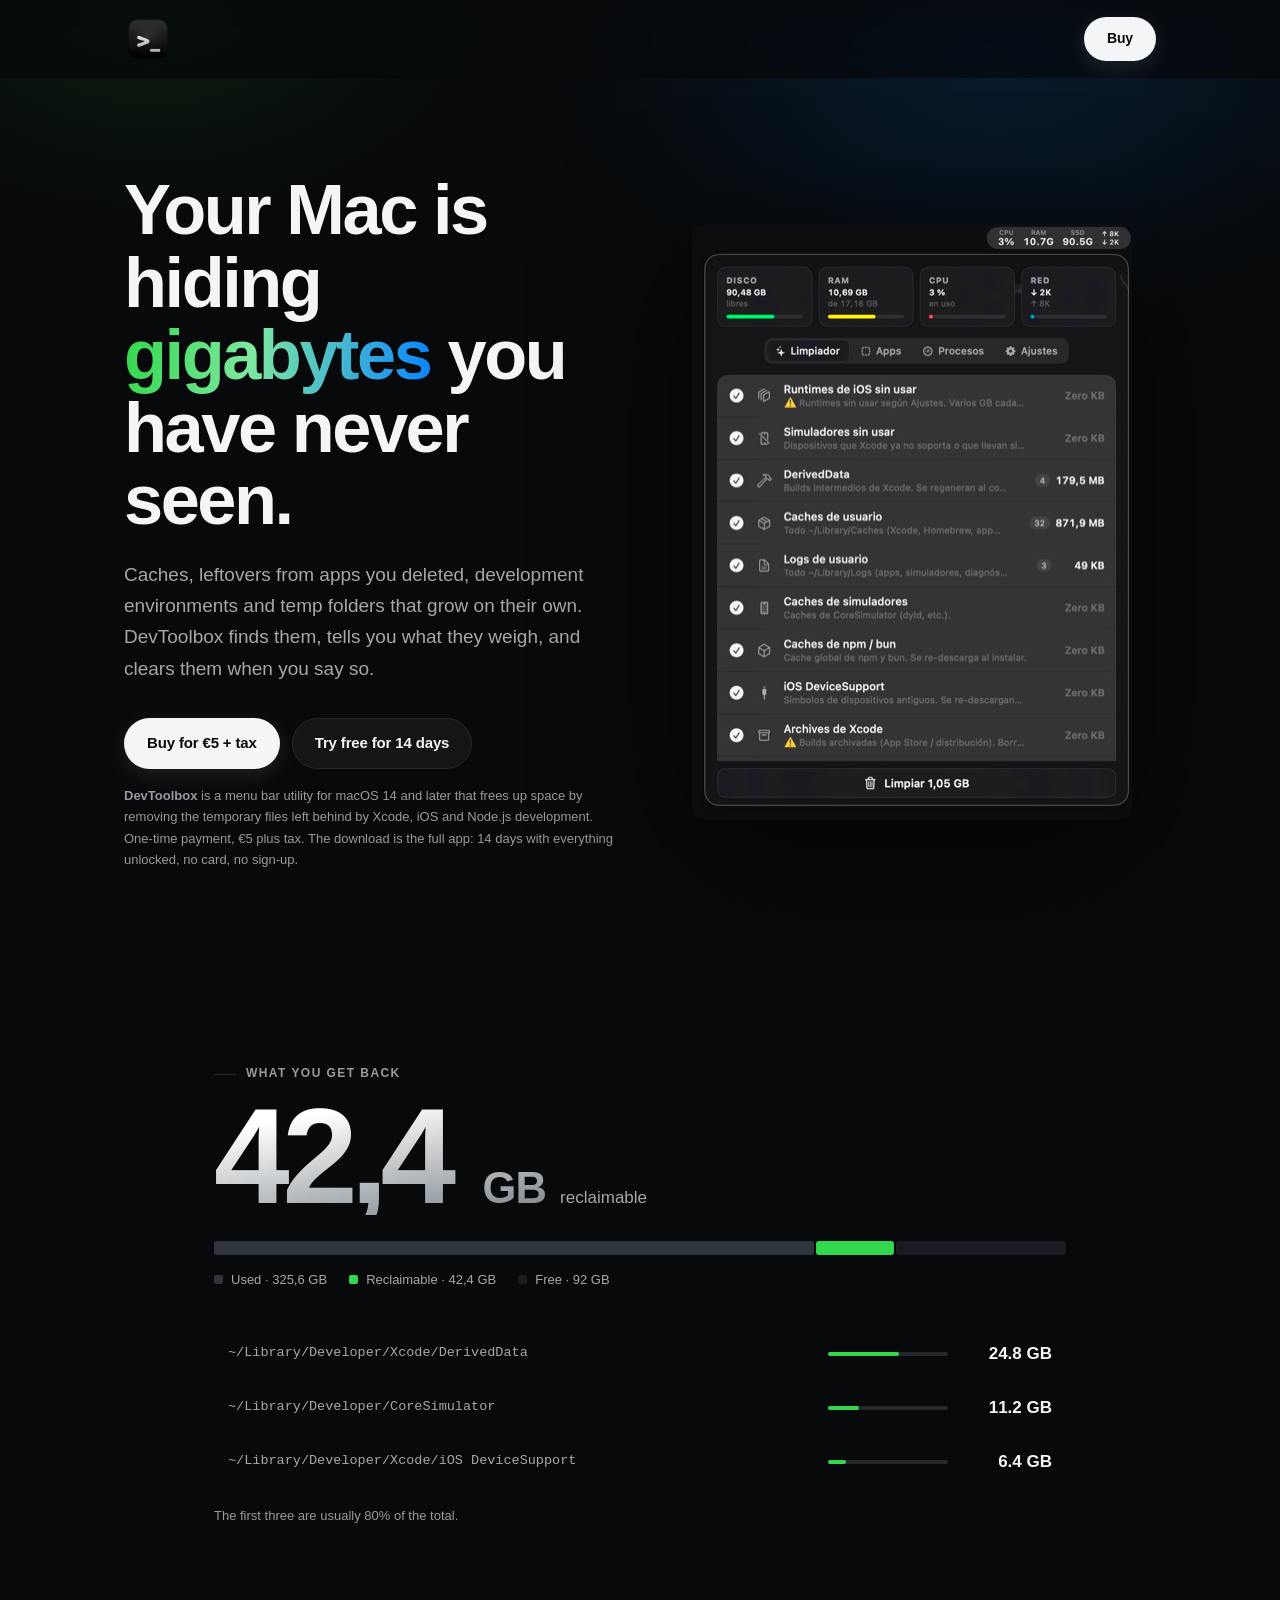
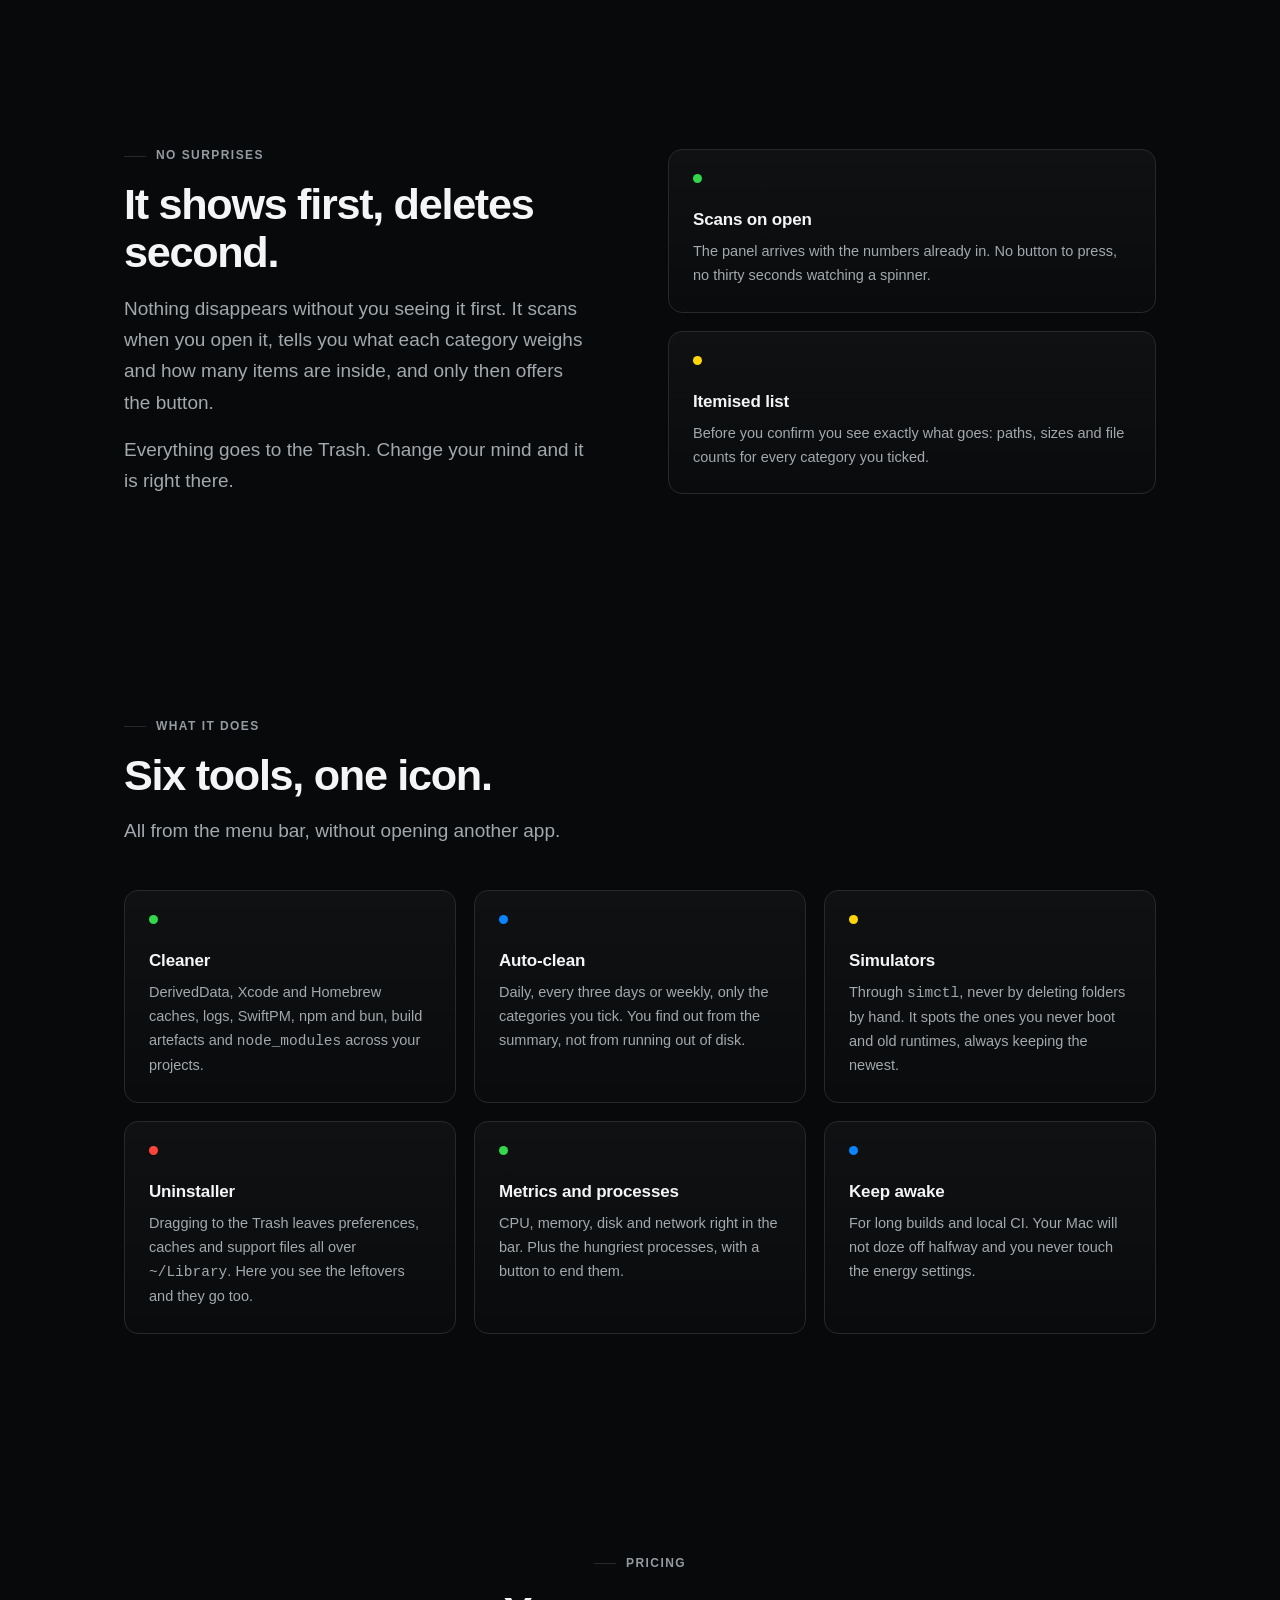
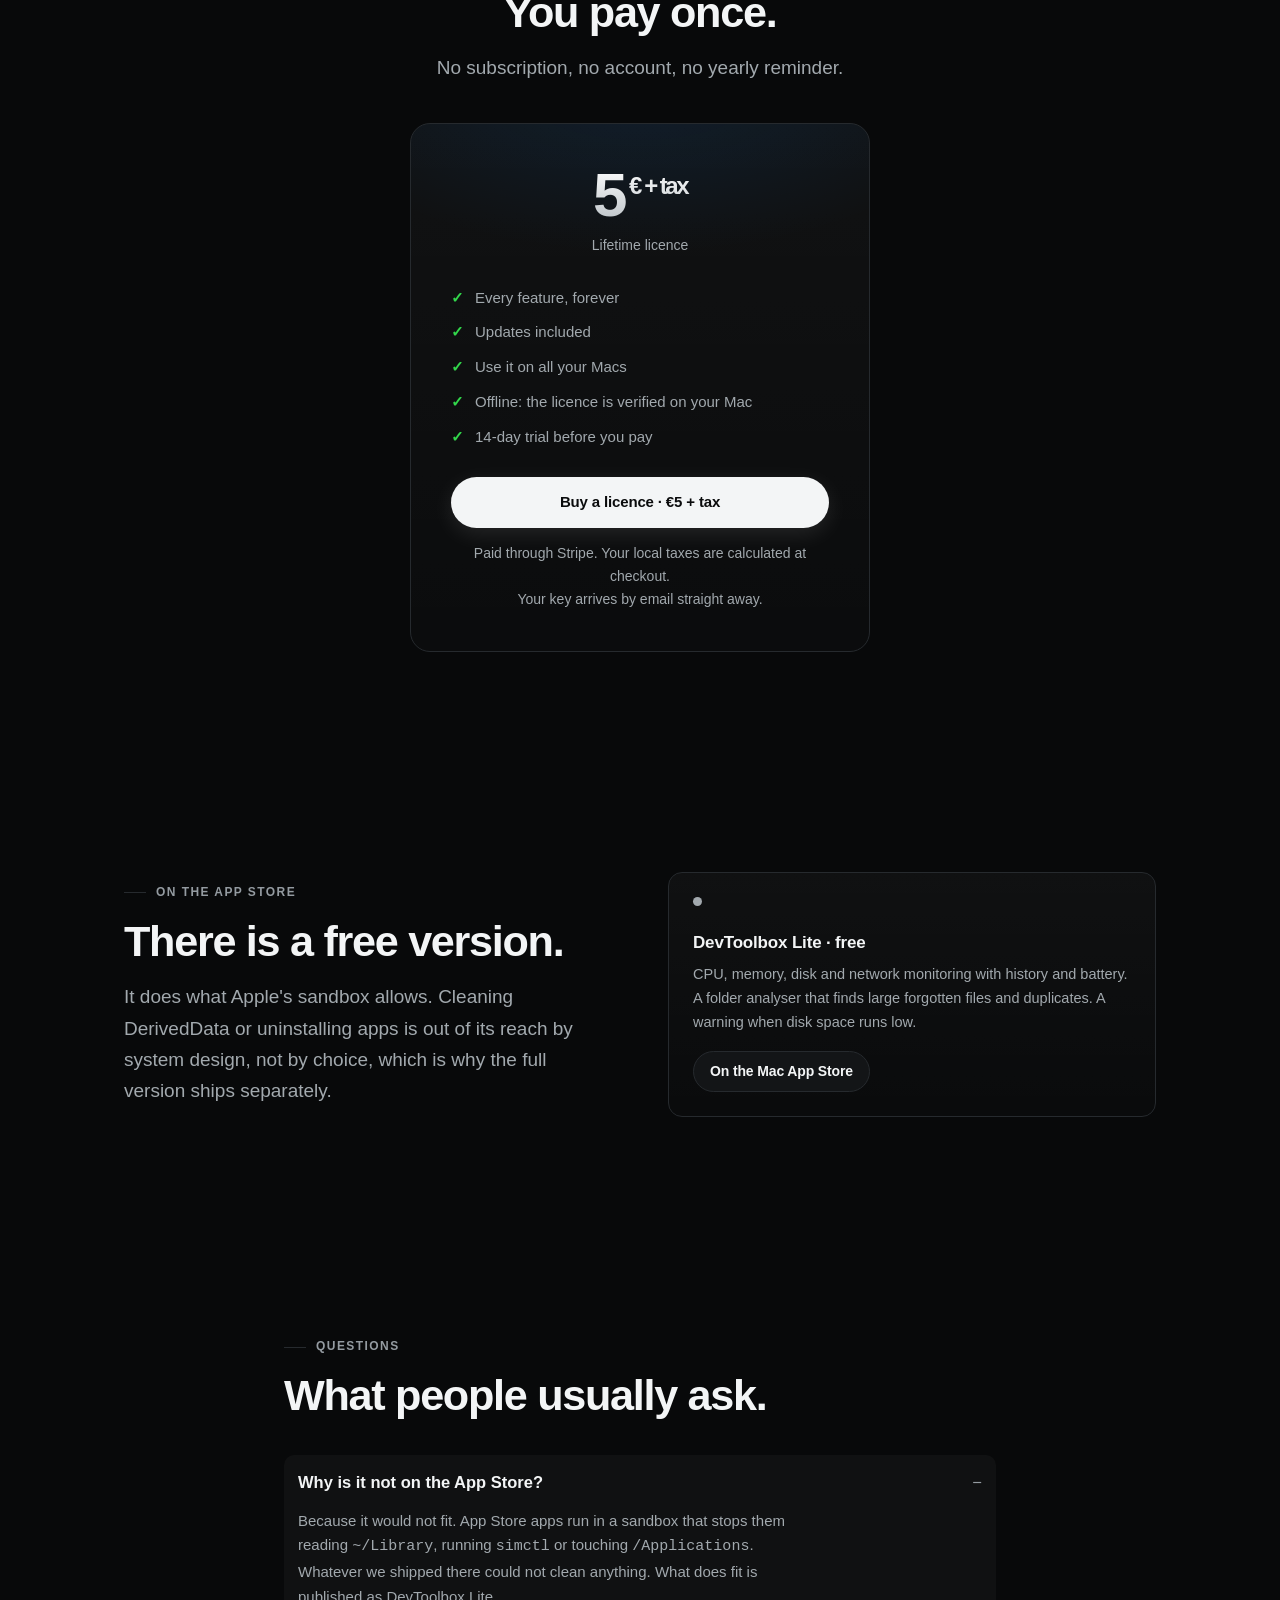
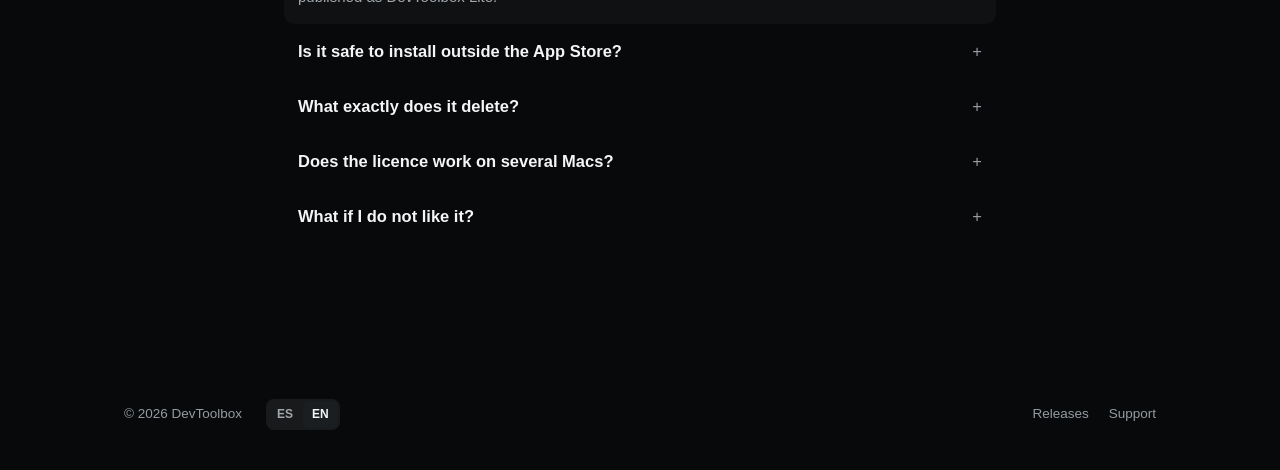
==== commit f5b07db9: "Web: actualización" ====
--- a/index.html
+++ b/index.html
@@ -3,105 +3,233 @@
 <head>
 <meta charset="utf-8">
 <meta name="viewport" content="width=device-width, initial-scale=1">
-<title>DevToolbox — Limpia tu Mac de basura de desarrollo</title>
-<meta name="description" content="Utilidad de barra de menús para macOS. Recupera los gigas que Xcode, los simuladores y node_modules se comen sin que te enteres. 5 € de por vida.">
-<meta property="og:title" content="DevToolbox">
-<meta property="og:description" content="Recupera los gigas que Xcode se come sin que te enteres.">
+
+<title>DevToolbox — Limpia y vigila tu Mac desde la barra de menús</title>
+<meta name="description" content="Utilidad de barra de menús para macOS que libera los gigas que Xcode, los simuladores de iOS, Homebrew y node_modules ocupan sin avisar. Escanea, te enseña cuánto pesa cada cosa y borra a la Papelera. 5 € de por vida.">
+<link rel="canonical" href="https://devtoolbox.softapp.tech/">
+<link rel="alternate" hreflang="es" href="https://devtoolbox.softapp.tech/">
+<link rel="alternate" hreflang="en" href="https://devtoolbox.softapp.tech/en/">
+<link rel="alternate" hreflang="x-default" href="https://devtoolbox.softapp.tech/en/">
+<!-- Alternativas legibles por máquina, para agentes. -->
+<link rel="alternate" type="text/plain" href="https://devtoolbox.softapp.tech/llms.txt" title="LLM summary">
+<link rel="alternate" type="application/json" href="https://devtoolbox.softapp.tech/product.json" title="Machine-readable product">
+<meta name="robots" content="index, follow, max-snippet:-1, max-image-preview:large">
+<meta name="author" content="DevToolbox">
+
+<meta property="og:type" content="website">
+<meta property="og:site_name" content="DevToolbox">
+<meta property="og:locale" content="es_ES">
+<meta property="og:url" content="https://devtoolbox.softapp.tech/">
+<meta property="og:title" content="DevToolbox — Limpia y vigila tu Mac desde la barra de menús">
+<meta property="og:description" content="DerivedData, simuladores sin usar, cachés y node_modules. Te enseña cuánto ocupa cada cosa antes de borrar nada. 5 € de por vida.">
+<meta property="og:image" content="https://devtoolbox.softapp.tech/og.png">
+<meta property="og:image:width" content="1200">
+<meta property="og:image:height" content="630">
+<meta property="og:image:alt" content="DevToolbox: tu Mac tiene 40 GB de basura de Xcode">
+
+<meta name="twitter:card" content="summary_large_image">
+<meta name="twitter:title" content="DevToolbox — Limpia y vigila tu Mac desde la barra de menús">
+<meta name="twitter:description" content="DerivedData, simuladores, cachés y node_modules. 5 € de por vida.">
+<meta name="twitter:image" content="https://devtoolbox.softapp.tech/og.png">
+
+<link rel="icon" href="favicon.png" sizes="32x32" type="image/png">
+<link rel="icon" href="icon.png" sizes="128x128" type="image/png">
+<link rel="apple-touch-icon" href="apple-touch-icon.png">
 <meta name="theme-color" content="#08090a">
-<link rel="stylesheet" href="styles.css">
+<link rel="preload" href="styles.css?v=002a9b4f" as="style">
+<script>
+document.documentElement.classList.add('js');
+(function () {
+  try {
+    var KEY = 'dtb-lang';
+    if (localStorage.getItem(KEY)) return;
+    var here = location.pathname.indexOf('/en/') !== -1 ? 'en' : 'es';
+    var list = navigator.languages || [navigator.language || 'en'];
+    // El español solo se sirve a quien lo pide; el resto del mundo, inglés.
+    var wants = list.some(function (l) { return l.toLowerCase().indexOf('es') === 0; }) ? 'es' : 'en';
+    if (wants !== here) location.replace(wants === 'en' ? 'en/' : '../');
+  } catch (e) {}
+})();
+</script>
+<link rel="stylesheet" href="styles.css?v=002a9b4f">
+
+<!-- Datos estructurados: es lo que leen tanto Google para los resultados
+     enriquecidos como los rastreadores de IA para citar con precisión. -->
+<script type="application/ld+json">
+{
+  "@context": "https://schema.org",
+  "@graph": [
+    {
+      "@type": "SoftwareApplication",
+      "@id": "https://devtoolbox.softapp.tech/#app",
+      "name": "DevToolbox",
+      "applicationCategory": "DeveloperApplication",
+      "applicationSubCategory": "Utilidad de limpieza y monitorización",
+      "operatingSystem": "macOS 14.0 o superior",
+      "softwareVersion": "1.0",
+      "url": "https://devtoolbox.softapp.tech/",
+      "downloadUrl": "https://github.com/jmhdevelop/devtoolbox-releases/releases/latest",
+      "screenshot": "https://devtoolbox.softapp.tech/og.png",
+     "image": "https://devtoolbox.softapp.tech/icon-256.png",
+     "image": "https://devtoolbox.softapp.tech/icon-256.png",
+      "inLanguage": "es",
+      "description": "Utilidad de barra de menús para macOS que localiza y elimina la basura que genera el desarrollo: DerivedData de Xcode, simuladores de iOS sin usar, iOS DeviceSupport, cachés de Homebrew, SwiftPM, npm y bun, y carpetas node_modules. Muestra el tamaño de cada categoría antes de borrar y envía todo a la Papelera. Incluye desinstalador de aplicaciones con archivos residuales, métricas de CPU, memoria, disco y red en la barra de menús, lista de procesos y modo de mantener el Mac despierto.",
+      "featureList": [
+        "Limpieza de DerivedData y cachés de Xcode",
+        "Eliminación de simuladores de iOS sin usar mediante simctl",
+        "Limpieza automática programada",
+        "Desinstalador de apps con archivos residuales de ~/Library",
+        "Métricas de CPU, memoria, disco y red en la barra de menús",
+        "Lista de procesos con mayor consumo",
+        "Mantener el Mac despierto durante compilaciones largas"
+      ],
+      "offers": {
+        "@type": "Offer",
+        "price": "5.00",
+        "priceCurrency": "EUR",
+        "availability": "https://schema.org/InStock",
+        "url": "https://devtoolbox.softapp.tech/#precio",
+        "description": "Licencia perpetua, un solo pago, actualizaciones incluidas. Impuestos no incluidos; el importe final depende de tu país."
+      },
+      "softwareHelp": "https://devtoolbox.softapp.tech/#faq"
+    },
+    {
+      "@type": "FAQPage",
+      "@id": "https://devtoolbox.softapp.tech/#faq",
+      "mainEntity": [
+        {
+          "@type": "Question",
+          "name": "¿Por qué DevToolbox no está en la Mac App Store?",
+          "acceptedAnswer": {
+            "@type": "Answer",
+            "text": "Porque el sandbox obligatorio de la App Store impide leer ~/Library, ejecutar simctl y modificar /Applications, que es justo lo que necesita para limpiar. Una versión sandboxed no podría borrar DerivedData ni desinstalar aplicaciones. Lo que sí cabe dentro del sandbox se publica aparte como DevToolbox Lite, gratuita."
+          }
+        },
+        {
+          "@type": "Question",
+          "name": "¿Es seguro instalar DevToolbox fuera de la App Store?",
+          "acceptedAnswer": {
+            "@type": "Answer",
+            "text": "Sí. La aplicación va firmada con Developer ID y notarizada por Apple, de modo que macOS la abre sin advertencias de Gatekeeper. Cada actualización se descarga firmada con EdDSA y la app la rechaza si la firma no coincide."
+          }
+        },
+        {
+          "@type": "Question",
+          "name": "¿Qué borra exactamente DevToolbox?",
+          "acceptedAnswer": {
+            "@type": "Answer",
+            "text": "Solo las categorías que marques, y siempre a la Papelera. Antes de confirmar muestra el listado completo con rutas y tamaños. Los simuladores se eliminan con simctl, la vía oficial de Apple: borrar sus carpetas a mano deja Xcode en estado inconsistente."
+          }
+        },
+        {
+          "@type": "Question",
+          "name": "¿La licencia de DevToolbox sirve en varios Macs?",
+          "acceptedAnswer": {
+            "@type": "Answer",
+            "text": "Sí. La licencia es del usuario, no de la máquina, y se valida sin conexión a internet, por lo que puede usarse en todos tus Macs."
+          }
+        },
+        {
+          "@type": "Question",
+          "name": "¿Cuánto cuesta DevToolbox?",
+          "acceptedAnswer": {
+            "@type": "Answer",
+            "text": "5 euros más impuestos, en un pago único. El impuesto aplicable depende del país del comprador y se calcula al pagar. La licencia es perpetua e incluye las actualizaciones. Hay 14 días de prueba con todas las funciones, sin tarjeta ni registro."
+          }
+        }
+      ]
+    }
+  ]
+}
+</script>
   <script defer src="https://metrics.softapp.tech/b.js"></script>
 </head>
 <body>
 
+<a class="skip" href="#main">Saltar al contenido</a>
+<div class="progress" role="presentation"></div>
+
 <header>
   <div class="wrap">
-    <span class="logo">DevToolbox</span>
-    <nav>
-      <a href="#funciones">Funciones</a>
-      <a href="#precio">Precio</a>
-      <a href="#lite">Lite</a>
-      <a href="#faq">Preguntas</a>
-    </nav>
+    <a class="logo" href="./" aria-label="DevToolbox">
+      <img src="icon.png" width="38" height="38" alt="DevToolbox"
+           srcset="icon.png 1x, icon-256.png 2x" decoding="async">
+    </a>
     <a class="btn btn-primary btn-sm" href="#precio">Comprar</a>
   </div>
 </header>
 
 <!-- ── Portada ─────────────────────────────────────────────────────────── -->
+<div class="glow" aria-hidden="true"></div>
+<main id="main">
 <section class="hero">
   <div class="wrap hero-grid">
     <div>
-      <p class="eyebrow">macOS · barra de menús</p>
-      <h1>Tu Mac tiene 40&nbsp;GB de basura de Xcode.</h1>
+      <h1>Tu Mac guarda <em>gigas</em> que nunca has visto.</h1>
       <p class="lead">
-        DerivedData, simuladores que no arrancas desde hace un año, cachés,
-        <code>node_modules</code> de proyectos muertos. DevToolbox te enseña
-        cuánto ocupa cada cosa antes de tocar nada.
+        Cachés, restos de apps desinstaladas, entornos de desarrollo y
+        carpetas temporales que crecen solas. DevToolbox las encuentra, te
+        dice cuánto pesan y las borra cuando tú lo digas.
       </p>
       <div class="actions">
-        <a class="btn btn-primary" href="#precio">Comprar por 5 €</a>
-        <a class="btn btn-ghost" href="https://github.com/jmhdevelop/devtoolbox-releases/releases/latest">Descargar y probar</a>
-      </div>
-      <p class="note">14 días de prueba, sin tarjeta ni registro. macOS 14 o superior.</p>
-    </div>
-
-    <!-- Réplica del panel real, en HTML: siempre coincide con la app. -->
-    <div class="panel" aria-hidden="true">
-      <div class="tiles">
-        <div class="tile">
-          <div class="label">Disco</div><div class="value">91,7 GB</div>
-          <div class="cap">libres</div>
-          <div class="meter"><i style="width:56%;background:var(--green)"></i></div>
-        </div>
-        <div class="tile">
-          <div class="label">RAM</div><div class="value">10 GB</div>
-          <div class="cap">de 17,2 GB</div>
-          <div class="meter"><i style="width:58%;background:var(--yellow)"></i></div>
-        </div>
-        <div class="tile">
-          <div class="label">CPU</div><div class="value">38 %</div>
-          <div class="cap">en uso</div>
-          <div class="meter"><i style="width:38%;background:var(--red)"></i></div>
-        </div>
-        <div class="tile">
-          <div class="label">Red</div><div class="value">↓ 1,1M</div>
-          <div class="cap">↑ 10K</div>
-          <div class="meter"><i style="width:72%;background:var(--blue)"></i></div>
-        </div>
-      </div>
-
-      <div class="tabs">
-        <span class="on">Limpiador</span><span>Apps</span><span>Procesos</span><span>Ajustes</span>
-      </div>
-
-      <div class="rows">
-        <div class="row">
-          <span class="check on"></span>
-          <span><span class="name">DerivedData</span><br><span class="sub">Builds intermedios de Xcode</span></span>
-          <span class="size">24,8 GB</span>
-        </div>
-        <div class="row">
-          <span class="check on"></span>
-          <span><span class="name">Simuladores sin usar</span><br><span class="sub">Dispositivos que ya no soporta</span></span>
-          <span class="size">11,2 GB</span>
-        </div>
-        <div class="row">
-          <span class="check on"></span>
-          <span><span class="name">iOS DeviceSupport</span><br><span class="sub">Símbolos de versiones antiguas</span></span>
-          <span class="size">6,4 GB</span>
-        </div>
-        <div class="row">
-          <span class="check"></span>
-          <span><span class="name">node_modules</span><br><span class="sub">En ~/Projects</span></span>
-          <span class="size">3,1 GB</span>
-        </div>
-      </div>
-      <div class="cta-row">🗑 Limpiar 42,4 GB</div>
-    </div>
+        <a class="btn btn-primary" href="#precio">Comprar por 5 € + Impuestos</a>
+        <a class="btn btn-ghost" href="download/">Probar 14 días gratis</a>
+      </div>
+      <p class="note" id="que-es"><strong>DevToolbox</strong> es una utilidad de barra de menús para macOS 14 o superior que libera espacio eliminando los archivos temporales del desarrollo en Xcode, iOS y Node.js.<br>Pago único, 5 € más impuestos. La descarga es la app completa: 14 días con todo desbloqueado, sin tarjeta ni registro.</p>
+    </div>
+
+    <!-- Simulador del panel: se toca, no es una captura. -->
+    <img class="shot" src="app.jpg" width="440" height="596"
+         srcset="app.jpg 1x, app@2x.jpg 2x"
+         alt="Panel de DevToolbox abierto desde la barra de menús, con las métricas del sistema y la lista de categorías que ocupan espacio." fetchpriority="high" decoding="async">
   </div>
 </section>
 
 <!-- ── Ver antes de borrar ─────────────────────────────────────────────── -->
-<section>
+<section class="reveal disk">
+  <div class="wrap">
+    <p class="eyebrow">Lo que se recupera</p>
+    <div class="figure">
+      <p class="huge">42,4 <span>GB</span></p>
+      <p class="huge-cap">recuperables</p>
+    </div>
+
+    <!-- Una sola serie destacada sobre pista neutra. La pista queda por debajo
+         de 3:1 de contraste, así que las cifras van escritas, no solo en color. -->
+    <div class="diskbar" role="img"
+         aria-label="De 460 GB de disco, 42,4 GB son basura recuperable">
+      <span class="seg used" style="flex:325.6"></span>
+      <span class="seg junk" style="flex:42.4"></span>
+      <span class="seg free" style="flex:92"></span>
+    </div>
+    <div class="diskkey">
+      <span><i class="k-used"></i>Ocupado · 325,6 GB</span>
+      <span><i class="k-junk"></i>Recuperables · 42,4 GB</span>
+      <span><i class="k-free"></i>Libre · 92 GB</span>
+    </div>
+
+    <ol class="specs">
+        <li>
+          <code>~/Library/Developer/Xcode/DerivedData</code>
+          <span class="wgt"><i style="width:59%"></i></span>
+          <b>24,8 GB</b>
+        </li>
+        <li>
+          <code>~/Library/Developer/CoreSimulator</code>
+          <span class="wgt"><i style="width:26%"></i></span>
+          <b>11,2 GB</b>
+        </li>
+        <li>
+          <code>~/Library/Developer/Xcode/iOS DeviceSupport</code>
+          <span class="wgt"><i style="width:15%"></i></span>
+          <b>6,4 GB</b>
+        </li>
+    </ol>
+    <p class="specnote">Los tres primeros suelen ser el 80% del total.</p>
+  </div>
+</section>
+
+<section class="reveal">
   <div class="wrap split">
     <div>
       <p class="eyebrow">Sin sustos</p>
@@ -133,7 +261,7 @@
 </section>
 
 <!-- ── Funciones ───────────────────────────────────────────────────────── -->
-<section id="funciones">
+<section class="reveal" id="funciones">
   <div class="wrap">
     <p class="eyebrow">Qué hace</p>
     <h2>Seis herramientas, un icono.</h2>
@@ -181,7 +309,7 @@
 </section>
 
 <!-- ── Precio ──────────────────────────────────────────────────────────── -->
-<section id="precio">
+<section class="reveal" id="precio">
   <div class="wrap" style="text-align:center">
     <p class="eyebrow">Precio</p>
     <h2>Se paga una vez.</h2>
@@ -190,7 +318,7 @@
     </p>
 
     <div class="price-box">
-      <div class="price">5<sup> € + IVA</sup></div>
+      <div class="price">5<sup> € + impuestos</sup></div>
       <p class="muted small" style="margin-top:8px">Licencia de por vida</p>
       <ul>
         <li>Todas las funciones, para siempre</li>
@@ -200,16 +328,16 @@
         <li>14 días de prueba antes de pagar</li>
       </ul>
       <a class="btn btn-primary" style="width:100%;justify-content:center"
-         href="https://buy.stripe.com/TU-PAYMENT-LINK">Comprar licencia</a>
+         href="https://buy.stripe.com/3cI14n2pW9Ci5G477z6Ri00">Comprar licencia · 5 € + Impuestos</a>
       <p class="muted small" style="margin-top:14px">
-        Pago mediante Stripe. Recibes la clave por email al instante.
+        Pago mediante Stripe. Los impuestos de tu país se calculan al pagar.<br>Recibes la clave por email al instante.
       </p>
     </div>
   </div>
 </section>
 
 <!-- ── Lite ────────────────────────────────────────────────────────────── -->
-<section id="lite">
+<section class="reveal" id="lite">
   <div class="wrap split flip">
     <div>
       <div class="card">
@@ -218,6 +346,9 @@
         <p>Monitor de CPU, memoria, disco y red con histórico y batería.
            Analizador de carpetas con detector de archivos grandes olvidados
            y de duplicados. Aviso cuando queda poco disco.</p>
+        <p style="margin-top:16px">
+          <a class="btn btn-ghost btn-sm" href="https://apps.apple.com/app/id6807367722">En la Mac App Store</a>
+        </p>
       </div>
     </div>
     <div>
@@ -233,7 +364,7 @@
 </section>
 
 <!-- ── Preguntas ───────────────────────────────────────────────────────── -->
-<section id="faq">
+<section class="reveal" id="faq">
   <div class="wrap" style="max-width:760px">
     <p class="eyebrow">Preguntas</p>
     <h2>Lo que suelen preguntar.</h2>
@@ -273,9 +404,17 @@
   </div>
 </section>
 
+</main>
+
+<button class="top" aria-label="Volver arriba">↑</button>
+
 <footer>
   <div class="wrap">
     <span>© 2026 DevToolbox</span>
+    <div class="lang" role="group" aria-label="Idioma">
+      <a href="./" class="on" hreflang="es" lang="es" aria-label="Español">ES</a>
+      <a href="en/" class="" hreflang="en" lang="en" aria-label="English">EN</a>
+    </div>
     <nav>
       <a href="https://github.com/jmhdevelop/devtoolbox-releases/releases">Versiones</a>
       <a href="#faq">Soporte</a>
@@ -283,5 +422,18 @@
   </div>
 </footer>
 
+  <script src="app.js?v=002a9b4f" defer></script>
+  <script>
+    /* Al imprimir se abren todas las preguntas y se restauran después: en papel
+       no hay nada que desplegar. */
+    addEventListener('beforeprint', () =>
+      document.querySelectorAll('details').forEach((d) => {
+        d.dataset.was = d.open; d.open = true;
+      }));
+    addEventListener('afterprint', () =>
+      document.querySelectorAll('details').forEach((d) => {
+        d.open = d.dataset.was === 'true';
+      }));
+  </script>
 </body>
 </html>
--- a/styles.css
+++ b/styles.css
@@ -5,8 +5,8 @@
   --surface-2: #1b1e21;
   --line: #262a2e;
   --text: #f3f5f6;
-  --muted: #8b9298;
-  --faint: #5c6469;
+  --muted: #a2a9ae;   /* 6.0:1 en el peor fondo */
+  --faint: #949ba1;   /* 5.34:1 sobre la baldosa más clara: WCAG AA */
   --green: #32d74b;
   --yellow: #ffd60a;
   --red: #ff453a;
@@ -34,10 +34,20 @@
   position: sticky; top: 0; z-index: 10;
   backdrop-filter: saturate(160%) blur(14px);
   background: rgba(8, 9, 10, .72);
-  border-bottom: 1px solid var(--line);
 }
 header .wrap { display: flex; align-items: center; gap: 20px; height: 58px; }
-.logo { font-weight: 700; letter-spacing: -.02em; font-size: 16px; }
+.logo {
+  display: flex; align-items: center; gap: 9px;
+  font-weight: 700; letter-spacing: -.02em; font-size: 16px;
+}
+/* El icono ya trae su propia sombra de macOS: basta con no deformarlo. */
+.logo img { width: 26px; height: 26px; display: block; flex: none; }
+.logo:hover span { color: #fff; }
+
+@media (max-width: 420px) {
+  .logo span { display: none; }   /* en pantalla estrecha manda el icono */
+  .logo img { width: 28px; height: 28px; }
+}
 header nav { margin-left: auto; display: flex; gap: 22px; }
 header nav a { color: var(--muted); font-size: 14px; }
 header nav a:hover { color: var(--text); }
@@ -178,15 +188,631 @@
 
 /* ── Pie ──────────────────────────────────────────────────────────────── */
 
-footer { border-top: 1px solid var(--line); padding: 44px 0; color: var(--faint); font-size: 13.5px; }
+footer { padding: 44px 0; color: var(--faint); font-size: 13.5px; }
 footer .wrap { display: flex; gap: 24px; flex-wrap: wrap; align-items: center; }
 footer nav { margin-left: auto; display: flex; gap: 20px; }
 footer a:hover { color: var(--text); }
 
+
+}
+
+/* ── Interacción ──────────────────────────────────────────────────────── */
+
+.tabs span {
+  display: inline-flex; align-items: center;
+  padding: 5px 13px; font-size: 11px; font-weight: 500;
+  color: var(--sec); border-radius: 7px;
+}
+
+
+.row .txt { flex: 1; }
+.row .ico { font-size: 14px; }
+.row .size.ram { min-width: 62px; text-align: right; color: var(--muted); font-weight: 500; }
+.row .check { transition: background .15s, border-color .15s; }
+
+.sw {
+  width: 26px; height: 15px; border-radius: 99px; background: #3a3f44;
+  margin-left: auto; position: relative; flex: none; transition: background .2s;
+}
+.sw::after {
+  content: ""; position: absolute; top: 2px; left: 2px;
+  width: 11px; height: 11px; border-radius: 99px; background: #fff;
+  transition: transform .2s;
+}
+.sw.on { background: var(--green); }
+.sw.on::after { transform: translateX(11px); }
+
+.cta-row {
+  width: 100%; font: inherit; font-size: 12px; font-weight: 600;
+  color: var(--text); cursor: pointer; transition: background .18s, color .18s;
+}
+
+.hint { font-size: 11px; color: var(--faint); text-align: center; margin-top: 9px; }
+
+.meter i, .tile .value { transition: width .5s ease, color .3s; }
+
+/* Aparición al entrar en pantalla */
+.js .reveal, .js .card, .js .price-box {
+  opacity: 0; transform: translateY(22px);
+  transition: opacity .6s cubic-bezier(.16,1,.3,1), transform .6s cubic-bezier(.16,1,.3,1);
+}
+.reveal.in, .card.in, .price-box.in { opacity: 1 !important; transform: none !important; }
+.card { transition: opacity .6s, transform .6s, border-color .2s; }
+.card.in:hover { border-color: #3a4046; transform: translateY(-3px); }
+
+@media (prefers-reduced-motion: reduce) {
+  .reveal, .card, .price-box { opacity: 1; transform: none; transition: none; }
+}
+
+
+/* ── Móvil ────────────────────────────────────────────────────────────────
+   No es la versión de escritorio estrechada: cambian jerarquía, densidad y
+   la acción principal, que pasa a una barra fija al alcance del pulgar. */
+
+.mobile-bar { display: none; }
+
 @media (max-width: 860px) {
-  .hero-grid, .split { grid-template-columns: 1fr; gap: 40px; }
+  :root { --radius: 12px; }
+
+  body { font-size: 16px; }
+  .wrap { padding: 0 20px; }
+  section { padding: 64px 0; }
+
+  /* La navegación de escritorio sobra; queda logo y acción. */
+  header nav { display: none; }
+  header .wrap { height: 52px; }
+  header .btn { margin-left: auto; }
+
+  h1 { font-size: 2.35rem; letter-spacing: -.03em; }
+  h2 { font-size: 1.7rem; }
+  .lead { font-size: 17px; max-width: none; }
+
+  /* Portada: primero el titular, después la demo. */
+  .hero { padding: 44px 0 56px; }
+  .hero-grid, .split { grid-template-columns: 1fr; gap: 32px; }
   .split.flip > *:first-child { order: 0; }
-  .grid { grid-template-columns: 1fr; }
-  section { padding: 76px 0; }
-  header nav { display: none; }
-}
+  .hero .actions { gap: 10px; }
+  .hero .actions .btn { flex: 1; justify-content: center; min-height: 48px; }
+
+  .grid { grid-template-columns: 1fr; gap: 12px; margin-top: 30px; }
+  .card { padding: 20px; }
+
+  /* ── El panel, rediseñado para el ancho del móvil ── */
+  .panel { padding: 11px; border-radius: 16px; }
+
+  /* Cuatro baldosas en fila no caben: dos por dos. */
+  .tiles { grid-template-columns: 1fr 1fr; gap: 8px; }
+  .tile { padding: 10px 11px; }
+  .tile .value { font-size: 17px; }
+  .tile .cap { font-size: 10.5px; }
+  .meter { height: 5px; }
+
+  /* Pestañas a lo ancho, con altura de dedo. */
+  .tabs { width: 100%; margin: 12px 0 10px; }
+  .tabs span { flex: 1; justify-content: center; padding: 9px 4px; font-size: 11.5px; }
+
+  .row { padding: 12px; gap: 12px; min-height: 52px; }
+  .row .name { font-size: 13px; }
+  .row .sub { font-size: 10.5px; }
+  .row .size { font-size: 12px; }
+  .row .check { width: 18px; height: 18px; }
+  .cta-row { padding: 13px; font-size: 13px; }
+
+  /* Precio: la tarjeta ocupa el ancho y el botón es del tamaño del pulgar. */
+  .price-box { padding: 28px 22px; border-radius: 16px; margin-top: 28px; }
+  .price { font-size: 52px; }
+  .price-box .btn { min-height: 50px; font-size: 16px; }
+
+  details { padding: 18px 0; }
+  summary { font-size: 15.5px; }
+
+  footer { padding: 32px 0 96px; }   /* hueco para la barra fija */
+  footer .wrap { flex-direction: column; align-items: flex-start; gap: 14px; }
+  footer nav { margin-left: 0; }
+
+  /* Acción siempre a mano, sin tener que volver arriba. */
+  .mobile-bar {
+    display: flex; align-items: center; gap: 14px;
+    position: fixed; left: 0; right: 0; bottom: 0; z-index: 20;
+    padding: 12px 20px calc(12px + env(safe-area-inset-bottom));
+    background: rgba(13, 15, 17, .92);
+    backdrop-filter: saturate(160%) blur(16px);
+    border-top: 1px solid var(--line);
+  }
+  .mobile-bar strong { display: block; font-size: 15px; }
+  .mobile-bar span { font-size: 12px; color: var(--muted); }
+  .mobile-bar .btn { margin-left: auto; min-height: 44px; padding: 0 22px; }
+}
+
+@media (max-width: 420px) {
+  .wrap { padding: 0 16px; }
+  h1 { font-size: 2rem; }
+  .tile .value { font-size: 15.5px; }
+  .tile .label { font-size: 8.5px; }
+  .tabs span { font-size: 10.5px; padding: 9px 2px; }
+  .row .sub { display: none; }        /* en 375 px el subtítulo solo estorba */
+  .price { font-size: 46px; }
+}
+
+
+/* ── Fidelidad con la app ─────────────────────────────────────────────────
+   Las medidas de aquí abajo son las del panel real: radio 10 en las baldosas,
+   12 en la lista, borde de medio punto y sombra corta. Si cambia la app,
+   cambia esto. */
+
+.panel {
+  background: linear-gradient(180deg, #17191c 0%, #121417 100%);
+  border: 1px solid #2b2f34; border-radius: 18px; padding: 14px;
+  box-shadow: 0 40px 90px rgba(0,0,0,.6), 0 0 0 1px rgba(255,255,255,.03) inset;
+}
+
+/* Baldosas: material translúcido, filo claro arriba y sombra que las levanta. */
+.tile {
+  background: linear-gradient(180deg, #23272b 0%, #1d2124 100%);
+  border: .5px solid rgba(255,255,255,.12);
+  box-shadow: 0 3px 6px rgba(0,0,0,.28);
+  border-radius: 10px;
+}
+.tile .label { letter-spacing: .07em; font-weight: 700; }
+.tile .value { font-weight: 600; letter-spacing: -.01em; }
+
+/* Carril hundido y pastilla elevada, como el selector de la app. */
+.tabs { background: rgba(255,255,255,.07); padding: 2px; border-radius: 9px; }
+.tabs span.on {
+  background: linear-gradient(180deg, #2a2e33 0%, #232729 100%);
+  border: .5px solid rgba(255,255,255,.14);
+  box-shadow: 0 2px 5px rgba(0,0,0,.35);
+}
+
+/* Un solo panel con separadores finos sangrados, no tarjetas sueltas. */
+.rows {
+  background: rgba(255,255,255,.04);
+  border: .5px solid rgba(255,255,255,.07);
+  border-radius: 12px;
+}
+.row { border-bottom: .5px solid rgba(255,255,255,.06); }
+.row:last-of-type { border-bottom: 0; }
+.row .check { border-radius: 99px; border: 1.5px solid rgba(255,255,255,.28); }
+.row .check.on { background: var(--text); border-color: var(--text); position: relative; }
+.row .check.on::after {
+  content: ""; position: absolute; inset: 0; margin: auto;
+  width: 5px; height: 8px; border: solid #101214;
+  border-width: 0 1.6px 1.6px 0; transform: rotate(42deg) translate(-1px,-1px);
+}
+/* La selección se señala una vez, no tres. */
+
+/* El botón es del mismo material que las pestañas, sin azul de sistema. */
+.cta-row {
+  background: linear-gradient(180deg, #2a2e33 0%, #232729 100%);
+  border: .5px solid rgba(255,255,255,.16);
+  box-shadow: 0 3px 8px rgba(0,0,0,.35);
+  border-radius: 9px; color: var(--text);
+}
+
+/* ── Más carácter ─────────────────────────────────────────────────────── */
+
+.glow {
+  position: fixed; inset: 0; pointer-events: none; z-index: 0;
+  background:
+    radial-gradient(760px 420px at 78% 8%, rgba(10,132,255,.14), transparent 62%),
+    radial-gradient(620px 380px at 12% 2%, rgba(50,215,75,.09), transparent 60%);
+}
+main, header, footer { position: relative; z-index: 1; }
+
+h1 em {
+  font-style: normal;
+  background: linear-gradient(96deg, var(--green) 0%, #7ee8a2 42%, var(--blue) 100%);
+  -webkit-background-clip: text; background-clip: text; color: transparent;
+}
+
+/* Rótulo con filete, para que las secciones tengan entrada. */
+.eyebrow { display: flex; align-items: center; gap: 10px; }
+.eyebrow::before {
+  content: ""; width: 22px; height: 1px; background: var(--line); flex: none;
+}
+.wrap[style*="center"] .eyebrow { justify-content: center; }
+
+.card {
+  background: linear-gradient(180deg, rgba(255,255,255,.035), rgba(255,255,255,.012));
+  position: relative; overflow: hidden;
+}
+.card::after {
+  content: ""; position: absolute; inset: 0; border-radius: inherit;
+  background: radial-gradient(340px 160px at 50% -30%, rgba(255,255,255,.07), transparent 70%);
+  opacity: 0; transition: opacity .3s;
+}
+.card.in:hover::after { opacity: 1; }
+
+.price-box {
+  background:
+    radial-gradient(520px 260px at 50% -10%, rgba(10,132,255,.12), transparent 70%),
+    linear-gradient(180deg, rgba(255,255,255,.04), rgba(255,255,255,.015));
+}
+.price { background: linear-gradient(180deg, #fff, #b9c0c5);
+         -webkit-background-clip: text; background-clip: text; color: transparent; }
+
+.btn-primary { box-shadow: 0 6px 22px rgba(255,255,255,.1); }
+summary:hover { color: #fff; }
+
+
+/* ── Navegación ───────────────────────────────────────────────────────── */
+
+.skip {
+  position: absolute; left: -9999px; top: 8px; z-index: 100;
+  background: var(--text); color: #0a0b0c; padding: 10px 18px; border-radius: 8px;
+}
+.skip:focus { left: 20px; }
+
+/* Progreso de lectura: barra finísima en el borde superior. */
+.progress {
+  position: fixed; top: 0; left: 0; height: 2px; z-index: 30;
+  width: 0; background: linear-gradient(90deg, var(--green), var(--blue));
+  transition: width .1s linear;
+}
+
+header nav a {
+  position: relative; padding: 6px 0;
+  transition: color .2s;
+}
+header nav a::after {
+  content: ""; position: absolute; left: 0; right: 0; bottom: 0; height: 1.5px;
+  background: var(--text); border-radius: 2px;
+  transform: scaleX(0); transform-origin: left; transition: transform .25s;
+}
+header nav a.active { color: var(--text); }
+header nav a.active::after { transform: scaleX(1); }
+
+.lang {
+  display: flex; gap: 1px; padding: 2px; margin-left: 4px;
+  background: rgba(255,255,255,.07); border-radius: 8px;
+}
+.lang a {
+  padding: 4px 9px; font-size: 12px; font-weight: 600;
+  color: var(--muted); border-radius: 6px;
+}
+.lang a.on { background: var(--surface-2); color: var(--text); }
+.lang a:hover { color: var(--text); }
+
+/* Vuelta arriba, aparece al bajar. */
+.top {
+  position: fixed; right: 22px; bottom: 22px; z-index: 25;
+  width: 42px; height: 42px; border-radius: 50%;
+  display: grid; place-items: center; font-size: 16px;
+  background: var(--surface-2); border: 1px solid var(--line); color: var(--muted);
+  opacity: 0; pointer-events: none; transform: translateY(10px);
+  transition: opacity .25s, transform .25s, color .2s;
+}
+.top.on { opacity: 1; pointer-events: auto; transform: none; }
+.top:hover { color: var(--text); }
+
+@media (max-width: 860px) {
+  /* En vez de esconder la navegación, se convierte en tiras deslizables. */
+  header nav {
+    display: flex; position: fixed; top: 52px; left: 0; right: 0; z-index: 9;
+    gap: 0; overflow-x: auto; scrollbar-width: none;
+    padding: 8px 16px; background: rgba(8,9,10,.9);
+    backdrop-filter: saturate(160%) blur(14px);
+  }
+  header nav::-webkit-scrollbar { display: none; }
+  header nav a {
+    flex: none; padding: 6px 13px; font-size: 13px; white-space: nowrap;
+    border-radius: 99px;
+  }
+  header nav a::after { display: none; }
+  header nav a.active { background: rgba(255,255,255,.09); }
+  main { padding-top: 45px; }          /* hueco de la tira de navegación */
+  .top { display: none; }              /* la barra inferior ya ocupa esa esquina */
+  .lang a { padding: 5px 10px; }
+}
+
+
+/* ── Accesibilidad ────────────────────────────────────────────────────── */
+
+/* Foco visible en todo lo interactivo. Sin esto no se puede navegar con
+   teclado, y Lighthouse lo marca. */
+a:focus-visible, button:focus-visible, summary:focus-visible {
+  outline: 2px solid var(--blue);
+  outline-offset: 3px;
+  border-radius: 6px;
+}
+
+/* El estado de las casillas y los interruptores se anuncia por ARIA, pero
+   también tiene que verse sin depender solo del color. */
+
+@media (prefers-reduced-motion: reduce) {
+  html { scroll-behavior: auto; }
+  .pane.on { animation: none; }
+  .progress { transition: none; }
+  * { animation-duration: .01ms !important; transition-duration: .01ms !important; }
+}
+
+
+/* ── Grises reales del panel ──────────────────────────────────────────────
+   macOS dibuja los niveles secundario y terciario como blanco con opacidad,
+   no como grises fijos. Subirlos para cumplir contraste hacía que el panel
+   dejara de parecerse a la app. Aquí se restauran los valores del sistema,
+   acotados al panel; el texto de la página sigue cumpliendo AA. */
+
+.panel {
+  --sec: rgba(255,255,255,.55);   /* secondaryLabelColor */
+  --ter: rgba(255,255,255,.26);   /* tertiaryLabelColor */
+  --qua: rgba(255,255,255,.10);   /* quaternaryLabelColor */
+}
+.panel .tile .label { color: var(--sec); }
+.panel .tile .cap   { color: var(--ter); }
+.panel .row .sub    { color: var(--ter); }
+.panel .tabs span.on { color: var(--text); }
+.panel .meter { background: var(--qua); }
+.panel .hint { color: var(--ter); }
+
+.row.sel { background: rgba(255,255,255,.055); }
+.cta-row { display: flex; align-items: center; justify-content: center; gap: 7px; }
+
+/* Icono gris de la fila, como el símbolo SF de la app. */
+.row .glyph { width: 18px; height: 18px; color: var(--sec); flex: none; }
+.row .glyph svg { width: 100%; height: 100%; display: block; }
+.tabs span svg { width: 11px; height: 11px; margin-right: 5px; vertical-align: -1px; }
+
+/* Contador de elementos: cápsula pequeña a la izquierda del tamaño. */
+.row .count {
+  font-size: 9.5px; font-weight: 500; color: var(--sec);
+  padding: 1.5px 5px; border-radius: 99px; background: var(--qua);
+  font-variant-numeric: tabular-nums;
+}
+
+/* En la app el separador va sangrado hasta el texto, no de borde a borde. */
+.rows .row { border-bottom: 0; position: relative; }
+.rows .row + .row::before {
+  content: ""; position: absolute; top: 0; left: 46px; right: 0;
+  height: .5px; background: rgba(255,255,255,.07);
+}
+
+.row { align-items: center; }
+.row .txt { min-width: 0; }
+.row .name, .row .sub { display: block; overflow: hidden; text-overflow: ellipsis; white-space: nowrap; }
+
+
+@media (max-width: 420px) {
+  .rows .row + .row::before { left: 40px; }
+}
+
+
+/* ── Impresión y exportación a PDF ────────────────────────────────────────
+   El resplandor de fondo es un degradado radial fijo: al imprimir se rasteriza
+   como una mancha azul sólida. Fuera, junto al resto de adornos flotantes. */
+
+@media print {
+  .glow, .progress, .top, .mobile-bar { display: none !important; }
+
+  header { position: static; backdrop-filter: none; }
+  header nav, .lang { display: none; }
+
+  /* En papel no hay nada que desplegar: se muestran todas las respuestas. */
+  details > p { display: block !important; }
+  summary::after { content: ""; }
+
+  section { padding: 34px 0; break-inside: avoid; }
+  .card, .price-box, .panel { break-inside: avoid; }
+
+  /* Sin animación de entrada: si no, las secciones salen en blanco. */
+  .reveal, .card, .price-box { opacity: 1 !important; transform: none !important; }
+
+  /* Los fondos oscuros y las barras de color son la identidad: se conservan. */
+  body { -webkit-print-color-adjust: exact; print-color-adjust: exact; }
+
+  a[href^="http"]::after { content: " (" attr(href) ")"; font-size: 10px; color: #8b9298; }
+  a[href^="#"]::after { content: ""; }
+}
+
+
+/* ── Captura de la app ────────────────────────────────────────────────────
+   Es una captura real, tomada sobre fondo liso para que el material
+   translúcido del panel no arrastre el escritorio. La sombra la pone el CSS,
+   así se adapta al fondo de la página. */
+
+.shot {
+  width: 100%; max-width: 440px; height: auto; display: block;
+  border-radius: 14px;
+  filter: drop-shadow(0 34px 70px rgba(0,0,0,.62));
+}
+
+@media (max-width: 860px) {
+  .shot { margin: 0 auto; max-width: 380px; }
+}
+
+
+/* ── Cabecera reducida al icono y la acción ───────────────────────────────
+   Sin navegación ni conmutador: en una página de una sola columna los enlaces
+   de sección estorban más de lo que ayudan, y el botón queda siempre a mano
+   porque la cabecera es fija. */
+
+header .wrap { height: 66px; }
+.logo img { width: 38px; height: 38px; }
+header nav, header .lang { display: none; }
+header .btn { margin-left: auto; }
+
+/* El conmutador de idioma vive ahora en el pie. */
+footer .lang { margin-left: 0; }
+footer nav { margin-left: auto; }
+
+.mobile-bar { display: none !important; }
+
+@media (max-width: 860px) {
+  header .wrap { height: 60px; }
+  .logo img { width: 36px; height: 36px; }
+  main { padding-top: 0; }
+  footer { padding: 32px 0; }
+  footer .wrap { flex-direction: row; flex-wrap: wrap; align-items: center; }
+}
+
+@media (max-width: 420px) {
+  .logo img { width: 34px; height: 34px; }
+}
+
+
+/* Botón de la cabecera: siempre a la derecha y en cápsula. */
+header .btn {
+  margin-left: auto;
+  border-radius: 99px;
+  padding: 9px 22px;
+}
+
+
+/* ── Cabecera fija de verdad ──────────────────────────────────────────────
+   `sticky` depende de que ningún ancestro tenga overflow o transform; `fixed`
+   no depende de nada. El icono y el botón se quedan quietos siempre. */
+
+header {
+  position: fixed !important;
+  top: 0; left: 0; right: 0;
+  /* `main, header, footer { z-index: 1 }` le había quitado su nivel y el
+     contenido le pasaba por encima al desplazar. */
+  z-index: 50 !important;
+}
+/* El contenido arranca por debajo de la cabecera, que ya no ocupa sitio. */
+body { padding-top: 78px; }
+
+header .wrap { height: 78px; }
+.logo img { width: 48px !important; height: 48px !important; }
+
+@media (max-width: 860px) {
+  body { padding-top: 66px; }
+  header .wrap { height: 66px; }
+  .logo img { width: 42px !important; height: 42px !important; }
+}
+
+@media (max-width: 420px) {
+  body { padding-top: 60px; }
+  header .wrap { height: 60px; }
+  .logo img { width: 38px !important; height: 38px !important; }
+}
+
+
+/* ── Sección de disco ─────────────────────────────────────────────────────
+   Una cifra grande hace el trabajo principal; la barra es la prueba. Una sola
+   serie destacada: nada de repartir colores entre categorías, que ni se
+   distinguirían ni dirían nada que la lista de rutas no diga mejor. */
+
+.disk .wrap { max-width: 900px; }
+
+.figure { display: flex; align-items: baseline; gap: 14px; margin: 6px 0 26px; }
+.huge {
+  font-size: clamp(4rem, 13vw, 8.5rem); line-height: .86; font-weight: 700;
+  letter-spacing: -.055em; font-variant-numeric: tabular-nums;
+  background: linear-gradient(170deg, #fff 20%, #7c848a 100%);
+  -webkit-background-clip: text; background-clip: text; color: transparent;
+}
+.huge span { font-size: .32em; letter-spacing: -.02em; margin-left: .08em; }
+.huge-cap { font-size: 17px; color: var(--muted); }
+
+/* Barra: extremos redondeados de 4px, separación de 2px entre tramos. */
+.diskbar { display: flex; gap: 2px; height: 14px; margin-bottom: 14px; }
+.seg { border-radius: 3px; }
+.seg.used { background: #2f353b; }
+.seg.junk { background: var(--green); }
+.seg.free { background: #191d21; }
+
+.diskkey { display: flex; flex-wrap: wrap; gap: 8px 22px; font-size: 13px; color: var(--muted); }
+.diskkey span { display: inline-flex; align-items: center; gap: 8px; }
+.diskkey i { width: 9px; height: 9px; border-radius: 2px; }
+.k-used { background: #2f353b; } .k-junk { background: var(--green); } .k-free { background: #191d21; }
+
+/* Rutas reales en monoespaciada: es lo que un desarrollador reconoce de un
+   vistazo, y dice más que seis tarjetas con iconos. */
+.specs { list-style: none; margin: 44px 0 0; counter-reset: n; }
+.specs li {
+  display: grid; grid-template-columns: 1fr 120px auto; align-items: center;
+  gap: 20px; padding: 15px 0; border-top: 1px solid var(--line);
+}
+.specs li:last-child { border-bottom: 1px solid var(--line); }
+.specs code {
+  font: 400 13.5px/1.4 ui-monospace, SFMono-Regular, Menlo, monospace;
+  color: var(--muted); word-break: break-all;
+}
+.specs b { font-size: 17px; font-weight: 600; font-variant-numeric: tabular-nums; min-width: 84px; text-align: right; }
+.wgt { display: block; height: 4px; border-radius: 2px; background: #23282d; }
+.wgt i { display: block; height: 100%; border-radius: 2px; background: var(--green); }
+.specnote { margin-top: 16px; font-size: 13px; color: var(--faint); }
+
+@media (max-width: 700px) {
+  .specs li { grid-template-columns: 1fr auto; gap: 6px 14px; }
+  .wgt { grid-column: 1 / -1; order: 3; }
+  .specs code { font-size: 12px; }
+  .figure { gap: 10px; }
+}
+
+
+/* ── Sin líneas separadoras ───────────────────────────────────────────────
+   La separación la da el espacio, no un filete gris entre cada bloque. */
+
+section { border-top: 0; }
+details { border-bottom: 0; padding: 14px 0; }
+.specs li, .specs li:last-child { border-top: 0; border-bottom: 0; }
+
+/* Al perder el filete, las filas necesitan su propio aire y un realce al pasar. */
+.specs { margin-top: 36px; }
+.specs li { padding: 13px 14px; border-radius: 10px; transition: background .18s; }
+.specs li:hover { background: rgba(255,255,255,.035); }
+
+details {
+  border-radius: 10px; padding: 14px 14px;
+  transition: background .18s;
+}
+details:hover { background: rgba(255,255,255,.03); }
+details[open] { background: rgba(255,255,255,.035); }
+
+
+/* ── Etiqueta de los botones de compra ────────────────────────────────────
+   El importe manda y el impuesto es una aclaración: en la misma línea pero
+   más pequeño y apagado, para que no parta el botón en dos renglones. */
+
+.hero .actions .btn { white-space: nowrap; }
+
+
+@media (max-width: 620px) {
+  /* Apilados y a todo el ancho: más fáciles de pulsar y sin partir el texto. */
+  .hero .actions { flex-direction: column; }
+  .hero .actions .btn { width: 100%; }
+}
+
+
+/* ── Botones de compra ────────────────────────────────────────────────────
+   El precio con impuestos va completo en el botón: anunciar un importe sin
+   indicarlo es precio engañoso frente a consumidores. Para que quepa en una
+   línea, en pantallas estrechas los botones se apilan a todo el ancho y el
+   cuerpo baja un punto. */
+
+.hero .actions .btn { white-space: nowrap; }
+
+@media (max-width: 620px) {
+  .hero .actions { flex-direction: column; }
+  .hero .actions .btn { width: 100%; font-size: 14.5px; }
+  .price-box .btn { font-size: 14.5px; padding-inline: 12px; }
+}
+
+@media (max-width: 380px) {
+  .hero .actions .btn, .price-box .btn { font-size: 13.5px; }
+}
+
+
+/* Todos los botones con la misma forma que el de la cabecera: cápsula. */
+.btn { border-radius: 99px; }
+.hero .actions .btn { min-height: 50px; }
+.price-box .btn { border-radius: 99px; }
+
+
+/* ── Los dos botones de la portada, en fila también en móvil ──────────────
+   El principal se lleva más ancho porque su texto es el que no se puede
+   recortar: lleva el importe y los impuestos. */
+
+@media (max-width: 620px) {
+  .hero .actions { flex-direction: row; flex-wrap: nowrap; gap: 9px; }
+  .hero .actions .btn { width: auto; font-size: 13.5px; padding-inline: 14px; }
+  .hero .actions .btn-primary { flex: 1.75; }
+  .hero .actions .btn-ghost { flex: 1; }
+}
+
+@media (max-width: 370px) {
+  /* Ya no cabe en una línea: se permite partir antes que recortar el precio. */
+  .hero .actions .btn { white-space: normal; line-height: 1.25; font-size: 12.5px; }
+}
--- a/styles.css
+++ b/styles.css
@@ -5,8 +5,8 @@
   --surface-2: #1b1e21;
   --line: #262a2e;
   --text: #f3f5f6;
-  --muted: #8b9298;
-  --faint: #5c6469;
+  --muted: #a2a9ae;   /* 6.0:1 en el peor fondo */
+  --faint: #949ba1;   /* 5.34:1 sobre la baldosa más clara: WCAG AA */
   --green: #32d74b;
   --yellow: #ffd60a;
   --red: #ff453a;
@@ -34,10 +34,20 @@
   position: sticky; top: 0; z-index: 10;
   backdrop-filter: saturate(160%) blur(14px);
   background: rgba(8, 9, 10, .72);
-  border-bottom: 1px solid var(--line);
 }
 header .wrap { display: flex; align-items: center; gap: 20px; height: 58px; }
-.logo { font-weight: 700; letter-spacing: -.02em; font-size: 16px; }
+.logo {
+  display: flex; align-items: center; gap: 9px;
+  font-weight: 700; letter-spacing: -.02em; font-size: 16px;
+}
+/* El icono ya trae su propia sombra de macOS: basta con no deformarlo. */
+.logo img { width: 26px; height: 26px; display: block; flex: none; }
+.logo:hover span { color: #fff; }
+
+@media (max-width: 420px) {
+  .logo span { display: none; }   /* en pantalla estrecha manda el icono */
+  .logo img { width: 28px; height: 28px; }
+}
 header nav { margin-left: auto; display: flex; gap: 22px; }
 header nav a { color: var(--muted); font-size: 14px; }
 header nav a:hover { color: var(--text); }
@@ -178,15 +188,631 @@
 
 /* ── Pie ──────────────────────────────────────────────────────────────── */
 
-footer { border-top: 1px solid var(--line); padding: 44px 0; color: var(--faint); font-size: 13.5px; }
+footer { padding: 44px 0; color: var(--faint); font-size: 13.5px; }
 footer .wrap { display: flex; gap: 24px; flex-wrap: wrap; align-items: center; }
 footer nav { margin-left: auto; display: flex; gap: 20px; }
 footer a:hover { color: var(--text); }
 
+
+}
+
+/* ── Interacción ──────────────────────────────────────────────────────── */
+
+.tabs span {
+  display: inline-flex; align-items: center;
+  padding: 5px 13px; font-size: 11px; font-weight: 500;
+  color: var(--sec); border-radius: 7px;
+}
+
+
+.row .txt { flex: 1; }
+.row .ico { font-size: 14px; }
+.row .size.ram { min-width: 62px; text-align: right; color: var(--muted); font-weight: 500; }
+.row .check { transition: background .15s, border-color .15s; }
+
+.sw {
+  width: 26px; height: 15px; border-radius: 99px; background: #3a3f44;
+  margin-left: auto; position: relative; flex: none; transition: background .2s;
+}
+.sw::after {
+  content: ""; position: absolute; top: 2px; left: 2px;
+  width: 11px; height: 11px; border-radius: 99px; background: #fff;
+  transition: transform .2s;
+}
+.sw.on { background: var(--green); }
+.sw.on::after { transform: translateX(11px); }
+
+.cta-row {
+  width: 100%; font: inherit; font-size: 12px; font-weight: 600;
+  color: var(--text); cursor: pointer; transition: background .18s, color .18s;
+}
+
+.hint { font-size: 11px; color: var(--faint); text-align: center; margin-top: 9px; }
+
+.meter i, .tile .value { transition: width .5s ease, color .3s; }
+
+/* Aparición al entrar en pantalla */
+.js .reveal, .js .card, .js .price-box {
+  opacity: 0; transform: translateY(22px);
+  transition: opacity .6s cubic-bezier(.16,1,.3,1), transform .6s cubic-bezier(.16,1,.3,1);
+}
+.reveal.in, .card.in, .price-box.in { opacity: 1 !important; transform: none !important; }
+.card { transition: opacity .6s, transform .6s, border-color .2s; }
+.card.in:hover { border-color: #3a4046; transform: translateY(-3px); }
+
+@media (prefers-reduced-motion: reduce) {
+  .reveal, .card, .price-box { opacity: 1; transform: none; transition: none; }
+}
+
+
+/* ── Móvil ────────────────────────────────────────────────────────────────
+   No es la versión de escritorio estrechada: cambian jerarquía, densidad y
+   la acción principal, que pasa a una barra fija al alcance del pulgar. */
+
+.mobile-bar { display: none; }
+
 @media (max-width: 860px) {
-  .hero-grid, .split { grid-template-columns: 1fr; gap: 40px; }
+  :root { --radius: 12px; }
+
+  body { font-size: 16px; }
+  .wrap { padding: 0 20px; }
+  section { padding: 64px 0; }
+
+  /* La navegación de escritorio sobra; queda logo y acción. */
+  header nav { display: none; }
+  header .wrap { height: 52px; }
+  header .btn { margin-left: auto; }
+
+  h1 { font-size: 2.35rem; letter-spacing: -.03em; }
+  h2 { font-size: 1.7rem; }
+  .lead { font-size: 17px; max-width: none; }
+
+  /* Portada: primero el titular, después la demo. */
+  .hero { padding: 44px 0 56px; }
+  .hero-grid, .split { grid-template-columns: 1fr; gap: 32px; }
   .split.flip > *:first-child { order: 0; }
-  .grid { grid-template-columns: 1fr; }
-  section { padding: 76px 0; }
-  header nav { display: none; }
-}
+  .hero .actions { gap: 10px; }
+  .hero .actions .btn { flex: 1; justify-content: center; min-height: 48px; }
+
+  .grid { grid-template-columns: 1fr; gap: 12px; margin-top: 30px; }
+  .card { padding: 20px; }
+
+  /* ── El panel, rediseñado para el ancho del móvil ── */
+  .panel { padding: 11px; border-radius: 16px; }
+
+  /* Cuatro baldosas en fila no caben: dos por dos. */
+  .tiles { grid-template-columns: 1fr 1fr; gap: 8px; }
+  .tile { padding: 10px 11px; }
+  .tile .value { font-size: 17px; }
+  .tile .cap { font-size: 10.5px; }
+  .meter { height: 5px; }
+
+  /* Pestañas a lo ancho, con altura de dedo. */
+  .tabs { width: 100%; margin: 12px 0 10px; }
+  .tabs span { flex: 1; justify-content: center; padding: 9px 4px; font-size: 11.5px; }
+
+  .row { padding: 12px; gap: 12px; min-height: 52px; }
+  .row .name { font-size: 13px; }
+  .row .sub { font-size: 10.5px; }
+  .row .size { font-size: 12px; }
+  .row .check { width: 18px; height: 18px; }
+  .cta-row { padding: 13px; font-size: 13px; }
+
+  /* Precio: la tarjeta ocupa el ancho y el botón es del tamaño del pulgar. */
+  .price-box { padding: 28px 22px; border-radius: 16px; margin-top: 28px; }
+  .price { font-size: 52px; }
+  .price-box .btn { min-height: 50px; font-size: 16px; }
+
+  details { padding: 18px 0; }
+  summary { font-size: 15.5px; }
+
+  footer { padding: 32px 0 96px; }   /* hueco para la barra fija */
+  footer .wrap { flex-direction: column; align-items: flex-start; gap: 14px; }
+  footer nav { margin-left: 0; }
+
+  /* Acción siempre a mano, sin tener que volver arriba. */
+  .mobile-bar {
+    display: flex; align-items: center; gap: 14px;
+    position: fixed; left: 0; right: 0; bottom: 0; z-index: 20;
+    padding: 12px 20px calc(12px + env(safe-area-inset-bottom));
+    background: rgba(13, 15, 17, .92);
+    backdrop-filter: saturate(160%) blur(16px);
+    border-top: 1px solid var(--line);
+  }
+  .mobile-bar strong { display: block; font-size: 15px; }
+  .mobile-bar span { font-size: 12px; color: var(--muted); }
+  .mobile-bar .btn { margin-left: auto; min-height: 44px; padding: 0 22px; }
+}
+
+@media (max-width: 420px) {
+  .wrap { padding: 0 16px; }
+  h1 { font-size: 2rem; }
+  .tile .value { font-size: 15.5px; }
+  .tile .label { font-size: 8.5px; }
+  .tabs span { font-size: 10.5px; padding: 9px 2px; }
+  .row .sub { display: none; }        /* en 375 px el subtítulo solo estorba */
+  .price { font-size: 46px; }
+}
+
+
+/* ── Fidelidad con la app ─────────────────────────────────────────────────
+   Las medidas de aquí abajo son las del panel real: radio 10 en las baldosas,
+   12 en la lista, borde de medio punto y sombra corta. Si cambia la app,
+   cambia esto. */
+
+.panel {
+  background: linear-gradient(180deg, #17191c 0%, #121417 100%);
+  border: 1px solid #2b2f34; border-radius: 18px; padding: 14px;
+  box-shadow: 0 40px 90px rgba(0,0,0,.6), 0 0 0 1px rgba(255,255,255,.03) inset;
+}
+
+/* Baldosas: material translúcido, filo claro arriba y sombra que las levanta. */
+.tile {
+  background: linear-gradient(180deg, #23272b 0%, #1d2124 100%);
+  border: .5px solid rgba(255,255,255,.12);
+  box-shadow: 0 3px 6px rgba(0,0,0,.28);
+  border-radius: 10px;
+}
+.tile .label { letter-spacing: .07em; font-weight: 700; }
+.tile .value { font-weight: 600; letter-spacing: -.01em; }
+
+/* Carril hundido y pastilla elevada, como el selector de la app. */
+.tabs { background: rgba(255,255,255,.07); padding: 2px; border-radius: 9px; }
+.tabs span.on {
+  background: linear-gradient(180deg, #2a2e33 0%, #232729 100%);
+  border: .5px solid rgba(255,255,255,.14);
+  box-shadow: 0 2px 5px rgba(0,0,0,.35);
+}
+
+/* Un solo panel con separadores finos sangrados, no tarjetas sueltas. */
+.rows {
+  background: rgba(255,255,255,.04);
+  border: .5px solid rgba(255,255,255,.07);
+  border-radius: 12px;
+}
+.row { border-bottom: .5px solid rgba(255,255,255,.06); }
+.row:last-of-type { border-bottom: 0; }
+.row .check { border-radius: 99px; border: 1.5px solid rgba(255,255,255,.28); }
+.row .check.on { background: var(--text); border-color: var(--text); position: relative; }
+.row .check.on::after {
+  content: ""; position: absolute; inset: 0; margin: auto;
+  width: 5px; height: 8px; border: solid #101214;
+  border-width: 0 1.6px 1.6px 0; transform: rotate(42deg) translate(-1px,-1px);
+}
+/* La selección se señala una vez, no tres. */
+
+/* El botón es del mismo material que las pestañas, sin azul de sistema. */
+.cta-row {
+  background: linear-gradient(180deg, #2a2e33 0%, #232729 100%);
+  border: .5px solid rgba(255,255,255,.16);
+  box-shadow: 0 3px 8px rgba(0,0,0,.35);
+  border-radius: 9px; color: var(--text);
+}
+
+/* ── Más carácter ─────────────────────────────────────────────────────── */
+
+.glow {
+  position: fixed; inset: 0; pointer-events: none; z-index: 0;
+  background:
+    radial-gradient(760px 420px at 78% 8%, rgba(10,132,255,.14), transparent 62%),
+    radial-gradient(620px 380px at 12% 2%, rgba(50,215,75,.09), transparent 60%);
+}
+main, header, footer { position: relative; z-index: 1; }
+
+h1 em {
+  font-style: normal;
+  background: linear-gradient(96deg, var(--green) 0%, #7ee8a2 42%, var(--blue) 100%);
+  -webkit-background-clip: text; background-clip: text; color: transparent;
+}
+
+/* Rótulo con filete, para que las secciones tengan entrada. */
+.eyebrow { display: flex; align-items: center; gap: 10px; }
+.eyebrow::before {
+  content: ""; width: 22px; height: 1px; background: var(--line); flex: none;
+}
+.wrap[style*="center"] .eyebrow { justify-content: center; }
+
+.card {
+  background: linear-gradient(180deg, rgba(255,255,255,.035), rgba(255,255,255,.012));
+  position: relative; overflow: hidden;
+}
+.card::after {
+  content: ""; position: absolute; inset: 0; border-radius: inherit;
+  background: radial-gradient(340px 160px at 50% -30%, rgba(255,255,255,.07), transparent 70%);
+  opacity: 0; transition: opacity .3s;
+}
+.card.in:hover::after { opacity: 1; }
+
+.price-box {
+  background:
+    radial-gradient(520px 260px at 50% -10%, rgba(10,132,255,.12), transparent 70%),
+    linear-gradient(180deg, rgba(255,255,255,.04), rgba(255,255,255,.015));
+}
+.price { background: linear-gradient(180deg, #fff, #b9c0c5);
+         -webkit-background-clip: text; background-clip: text; color: transparent; }
+
+.btn-primary { box-shadow: 0 6px 22px rgba(255,255,255,.1); }
+summary:hover { color: #fff; }
+
+
+/* ── Navegación ───────────────────────────────────────────────────────── */
+
+.skip {
+  position: absolute; left: -9999px; top: 8px; z-index: 100;
+  background: var(--text); color: #0a0b0c; padding: 10px 18px; border-radius: 8px;
+}
+.skip:focus { left: 20px; }
+
+/* Progreso de lectura: barra finísima en el borde superior. */
+.progress {
+  position: fixed; top: 0; left: 0; height: 2px; z-index: 30;
+  width: 0; background: linear-gradient(90deg, var(--green), var(--blue));
+  transition: width .1s linear;
+}
+
+header nav a {
+  position: relative; padding: 6px 0;
+  transition: color .2s;
+}
+header nav a::after {
+  content: ""; position: absolute; left: 0; right: 0; bottom: 0; height: 1.5px;
+  background: var(--text); border-radius: 2px;
+  transform: scaleX(0); transform-origin: left; transition: transform .25s;
+}
+header nav a.active { color: var(--text); }
+header nav a.active::after { transform: scaleX(1); }
+
+.lang {
+  display: flex; gap: 1px; padding: 2px; margin-left: 4px;
+  background: rgba(255,255,255,.07); border-radius: 8px;
+}
+.lang a {
+  padding: 4px 9px; font-size: 12px; font-weight: 600;
+  color: var(--muted); border-radius: 6px;
+}
+.lang a.on { background: var(--surface-2); color: var(--text); }
+.lang a:hover { color: var(--text); }
+
+/* Vuelta arriba, aparece al bajar. */
+.top {
+  position: fixed; right: 22px; bottom: 22px; z-index: 25;
+  width: 42px; height: 42px; border-radius: 50%;
+  display: grid; place-items: center; font-size: 16px;
+  background: var(--surface-2); border: 1px solid var(--line); color: var(--muted);
+  opacity: 0; pointer-events: none; transform: translateY(10px);
+  transition: opacity .25s, transform .25s, color .2s;
+}
+.top.on { opacity: 1; pointer-events: auto; transform: none; }
+.top:hover { color: var(--text); }
+
+@media (max-width: 860px) {
+  /* En vez de esconder la navegación, se convierte en tiras deslizables. */
+  header nav {
+    display: flex; position: fixed; top: 52px; left: 0; right: 0; z-index: 9;
+    gap: 0; overflow-x: auto; scrollbar-width: none;
+    padding: 8px 16px; background: rgba(8,9,10,.9);
+    backdrop-filter: saturate(160%) blur(14px);
+  }
+  header nav::-webkit-scrollbar { display: none; }
+  header nav a {
+    flex: none; padding: 6px 13px; font-size: 13px; white-space: nowrap;
+    border-radius: 99px;
+  }
+  header nav a::after { display: none; }
+  header nav a.active { background: rgba(255,255,255,.09); }
+  main { padding-top: 45px; }          /* hueco de la tira de navegación */
+  .top { display: none; }              /* la barra inferior ya ocupa esa esquina */
+  .lang a { padding: 5px 10px; }
+}
+
+
+/* ── Accesibilidad ────────────────────────────────────────────────────── */
+
+/* Foco visible en todo lo interactivo. Sin esto no se puede navegar con
+   teclado, y Lighthouse lo marca. */
+a:focus-visible, button:focus-visible, summary:focus-visible {
+  outline: 2px solid var(--blue);
+  outline-offset: 3px;
+  border-radius: 6px;
+}
+
+/* El estado de las casillas y los interruptores se anuncia por ARIA, pero
+   también tiene que verse sin depender solo del color. */
+
+@media (prefers-reduced-motion: reduce) {
+  html { scroll-behavior: auto; }
+  .pane.on { animation: none; }
+  .progress { transition: none; }
+  * { animation-duration: .01ms !important; transition-duration: .01ms !important; }
+}
+
+
+/* ── Grises reales del panel ──────────────────────────────────────────────
+   macOS dibuja los niveles secundario y terciario como blanco con opacidad,
+   no como grises fijos. Subirlos para cumplir contraste hacía que el panel
+   dejara de parecerse a la app. Aquí se restauran los valores del sistema,
+   acotados al panel; el texto de la página sigue cumpliendo AA. */
+
+.panel {
+  --sec: rgba(255,255,255,.55);   /* secondaryLabelColor */
+  --ter: rgba(255,255,255,.26);   /* tertiaryLabelColor */
+  --qua: rgba(255,255,255,.10);   /* quaternaryLabelColor */
+}
+.panel .tile .label { color: var(--sec); }
+.panel .tile .cap   { color: var(--ter); }
+.panel .row .sub    { color: var(--ter); }
+.panel .tabs span.on { color: var(--text); }
+.panel .meter { background: var(--qua); }
+.panel .hint { color: var(--ter); }
+
+.row.sel { background: rgba(255,255,255,.055); }
+.cta-row { display: flex; align-items: center; justify-content: center; gap: 7px; }
+
+/* Icono gris de la fila, como el símbolo SF de la app. */
+.row .glyph { width: 18px; height: 18px; color: var(--sec); flex: none; }
+.row .glyph svg { width: 100%; height: 100%; display: block; }
+.tabs span svg { width: 11px; height: 11px; margin-right: 5px; vertical-align: -1px; }
+
+/* Contador de elementos: cápsula pequeña a la izquierda del tamaño. */
+.row .count {
+  font-size: 9.5px; font-weight: 500; color: var(--sec);
+  padding: 1.5px 5px; border-radius: 99px; background: var(--qua);
+  font-variant-numeric: tabular-nums;
+}
+
+/* En la app el separador va sangrado hasta el texto, no de borde a borde. */
+.rows .row { border-bottom: 0; position: relative; }
+.rows .row + .row::before {
+  content: ""; position: absolute; top: 0; left: 46px; right: 0;
+  height: .5px; background: rgba(255,255,255,.07);
+}
+
+.row { align-items: center; }
+.row .txt { min-width: 0; }
+.row .name, .row .sub { display: block; overflow: hidden; text-overflow: ellipsis; white-space: nowrap; }
+
+
+@media (max-width: 420px) {
+  .rows .row + .row::before { left: 40px; }
+}
+
+
+/* ── Impresión y exportación a PDF ────────────────────────────────────────
+   El resplandor de fondo es un degradado radial fijo: al imprimir se rasteriza
+   como una mancha azul sólida. Fuera, junto al resto de adornos flotantes. */
+
+@media print {
+  .glow, .progress, .top, .mobile-bar { display: none !important; }
+
+  header { position: static; backdrop-filter: none; }
+  header nav, .lang { display: none; }
+
+  /* En papel no hay nada que desplegar: se muestran todas las respuestas. */
+  details > p { display: block !important; }
+  summary::after { content: ""; }
+
+  section { padding: 34px 0; break-inside: avoid; }
+  .card, .price-box, .panel { break-inside: avoid; }
+
+  /* Sin animación de entrada: si no, las secciones salen en blanco. */
+  .reveal, .card, .price-box { opacity: 1 !important; transform: none !important; }
+
+  /* Los fondos oscuros y las barras de color son la identidad: se conservan. */
+  body { -webkit-print-color-adjust: exact; print-color-adjust: exact; }
+
+  a[href^="http"]::after { content: " (" attr(href) ")"; font-size: 10px; color: #8b9298; }
+  a[href^="#"]::after { content: ""; }
+}
+
+
+/* ── Captura de la app ────────────────────────────────────────────────────
+   Es una captura real, tomada sobre fondo liso para que el material
+   translúcido del panel no arrastre el escritorio. La sombra la pone el CSS,
+   así se adapta al fondo de la página. */
+
+.shot {
+  width: 100%; max-width: 440px; height: auto; display: block;
+  border-radius: 14px;
+  filter: drop-shadow(0 34px 70px rgba(0,0,0,.62));
+}
+
+@media (max-width: 860px) {
+  .shot { margin: 0 auto; max-width: 380px; }
+}
+
+
+/* ── Cabecera reducida al icono y la acción ───────────────────────────────
+   Sin navegación ni conmutador: en una página de una sola columna los enlaces
+   de sección estorban más de lo que ayudan, y el botón queda siempre a mano
+   porque la cabecera es fija. */
+
+header .wrap { height: 66px; }
+.logo img { width: 38px; height: 38px; }
+header nav, header .lang { display: none; }
+header .btn { margin-left: auto; }
+
+/* El conmutador de idioma vive ahora en el pie. */
+footer .lang { margin-left: 0; }
+footer nav { margin-left: auto; }
+
+.mobile-bar { display: none !important; }
+
+@media (max-width: 860px) {
+  header .wrap { height: 60px; }
+  .logo img { width: 36px; height: 36px; }
+  main { padding-top: 0; }
+  footer { padding: 32px 0; }
+  footer .wrap { flex-direction: row; flex-wrap: wrap; align-items: center; }
+}
+
+@media (max-width: 420px) {
+  .logo img { width: 34px; height: 34px; }
+}
+
+
+/* Botón de la cabecera: siempre a la derecha y en cápsula. */
+header .btn {
+  margin-left: auto;
+  border-radius: 99px;
+  padding: 9px 22px;
+}
+
+
+/* ── Cabecera fija de verdad ──────────────────────────────────────────────
+   `sticky` depende de que ningún ancestro tenga overflow o transform; `fixed`
+   no depende de nada. El icono y el botón se quedan quietos siempre. */
+
+header {
+  position: fixed !important;
+  top: 0; left: 0; right: 0;
+  /* `main, header, footer { z-index: 1 }` le había quitado su nivel y el
+     contenido le pasaba por encima al desplazar. */
+  z-index: 50 !important;
+}
+/* El contenido arranca por debajo de la cabecera, que ya no ocupa sitio. */
+body { padding-top: 78px; }
+
+header .wrap { height: 78px; }
+.logo img { width: 48px !important; height: 48px !important; }
+
+@media (max-width: 860px) {
+  body { padding-top: 66px; }
+  header .wrap { height: 66px; }
+  .logo img { width: 42px !important; height: 42px !important; }
+}
+
+@media (max-width: 420px) {
+  body { padding-top: 60px; }
+  header .wrap { height: 60px; }
+  .logo img { width: 38px !important; height: 38px !important; }
+}
+
+
+/* ── Sección de disco ─────────────────────────────────────────────────────
+   Una cifra grande hace el trabajo principal; la barra es la prueba. Una sola
+   serie destacada: nada de repartir colores entre categorías, que ni se
+   distinguirían ni dirían nada que la lista de rutas no diga mejor. */
+
+.disk .wrap { max-width: 900px; }
+
+.figure { display: flex; align-items: baseline; gap: 14px; margin: 6px 0 26px; }
+.huge {
+  font-size: clamp(4rem, 13vw, 8.5rem); line-height: .86; font-weight: 700;
+  letter-spacing: -.055em; font-variant-numeric: tabular-nums;
+  background: linear-gradient(170deg, #fff 20%, #7c848a 100%);
+  -webkit-background-clip: text; background-clip: text; color: transparent;
+}
+.huge span { font-size: .32em; letter-spacing: -.02em; margin-left: .08em; }
+.huge-cap { font-size: 17px; color: var(--muted); }
+
+/* Barra: extremos redondeados de 4px, separación de 2px entre tramos. */
+.diskbar { display: flex; gap: 2px; height: 14px; margin-bottom: 14px; }
+.seg { border-radius: 3px; }
+.seg.used { background: #2f353b; }
+.seg.junk { background: var(--green); }
+.seg.free { background: #191d21; }
+
+.diskkey { display: flex; flex-wrap: wrap; gap: 8px 22px; font-size: 13px; color: var(--muted); }
+.diskkey span { display: inline-flex; align-items: center; gap: 8px; }
+.diskkey i { width: 9px; height: 9px; border-radius: 2px; }
+.k-used { background: #2f353b; } .k-junk { background: var(--green); } .k-free { background: #191d21; }
+
+/* Rutas reales en monoespaciada: es lo que un desarrollador reconoce de un
+   vistazo, y dice más que seis tarjetas con iconos. */
+.specs { list-style: none; margin: 44px 0 0; counter-reset: n; }
+.specs li {
+  display: grid; grid-template-columns: 1fr 120px auto; align-items: center;
+  gap: 20px; padding: 15px 0; border-top: 1px solid var(--line);
+}
+.specs li:last-child { border-bottom: 1px solid var(--line); }
+.specs code {
+  font: 400 13.5px/1.4 ui-monospace, SFMono-Regular, Menlo, monospace;
+  color: var(--muted); word-break: break-all;
+}
+.specs b { font-size: 17px; font-weight: 600; font-variant-numeric: tabular-nums; min-width: 84px; text-align: right; }
+.wgt { display: block; height: 4px; border-radius: 2px; background: #23282d; }
+.wgt i { display: block; height: 100%; border-radius: 2px; background: var(--green); }
+.specnote { margin-top: 16px; font-size: 13px; color: var(--faint); }
+
+@media (max-width: 700px) {
+  .specs li { grid-template-columns: 1fr auto; gap: 6px 14px; }
+  .wgt { grid-column: 1 / -1; order: 3; }
+  .specs code { font-size: 12px; }
+  .figure { gap: 10px; }
+}
+
+
+/* ── Sin líneas separadoras ───────────────────────────────────────────────
+   La separación la da el espacio, no un filete gris entre cada bloque. */
+
+section { border-top: 0; }
+details { border-bottom: 0; padding: 14px 0; }
+.specs li, .specs li:last-child { border-top: 0; border-bottom: 0; }
+
+/* Al perder el filete, las filas necesitan su propio aire y un realce al pasar. */
+.specs { margin-top: 36px; }
+.specs li { padding: 13px 14px; border-radius: 10px; transition: background .18s; }
+.specs li:hover { background: rgba(255,255,255,.035); }
+
+details {
+  border-radius: 10px; padding: 14px 14px;
+  transition: background .18s;
+}
+details:hover { background: rgba(255,255,255,.03); }
+details[open] { background: rgba(255,255,255,.035); }
+
+
+/* ── Etiqueta de los botones de compra ────────────────────────────────────
+   El importe manda y el impuesto es una aclaración: en la misma línea pero
+   más pequeño y apagado, para que no parta el botón en dos renglones. */
+
+.hero .actions .btn { white-space: nowrap; }
+
+
+@media (max-width: 620px) {
+  /* Apilados y a todo el ancho: más fáciles de pulsar y sin partir el texto. */
+  .hero .actions { flex-direction: column; }
+  .hero .actions .btn { width: 100%; }
+}
+
+
+/* ── Botones de compra ────────────────────────────────────────────────────
+   El precio con impuestos va completo en el botón: anunciar un importe sin
+   indicarlo es precio engañoso frente a consumidores. Para que quepa en una
+   línea, en pantallas estrechas los botones se apilan a todo el ancho y el
+   cuerpo baja un punto. */
+
+.hero .actions .btn { white-space: nowrap; }
+
+@media (max-width: 620px) {
+  .hero .actions { flex-direction: column; }
+  .hero .actions .btn { width: 100%; font-size: 14.5px; }
+  .price-box .btn { font-size: 14.5px; padding-inline: 12px; }
+}
+
+@media (max-width: 380px) {
+  .hero .actions .btn, .price-box .btn { font-size: 13.5px; }
+}
+
+
+/* Todos los botones con la misma forma que el de la cabecera: cápsula. */
+.btn { border-radius: 99px; }
+.hero .actions .btn { min-height: 50px; }
+.price-box .btn { border-radius: 99px; }
+
+
+/* ── Los dos botones de la portada, en fila también en móvil ──────────────
+   El principal se lleva más ancho porque su texto es el que no se puede
+   recortar: lleva el importe y los impuestos. */
+
+@media (max-width: 620px) {
+  .hero .actions { flex-direction: row; flex-wrap: nowrap; gap: 9px; }
+  .hero .actions .btn { width: auto; font-size: 13.5px; padding-inline: 14px; }
+  .hero .actions .btn-primary { flex: 1.75; }
+  .hero .actions .btn-ghost { flex: 1; }
+}
+
+@media (max-width: 370px) {
+  /* Ya no cabe en una línea: se permite partir antes que recortar el precio. */
+  .hero .actions .btn { white-space: normal; line-height: 1.25; font-size: 12.5px; }
+}
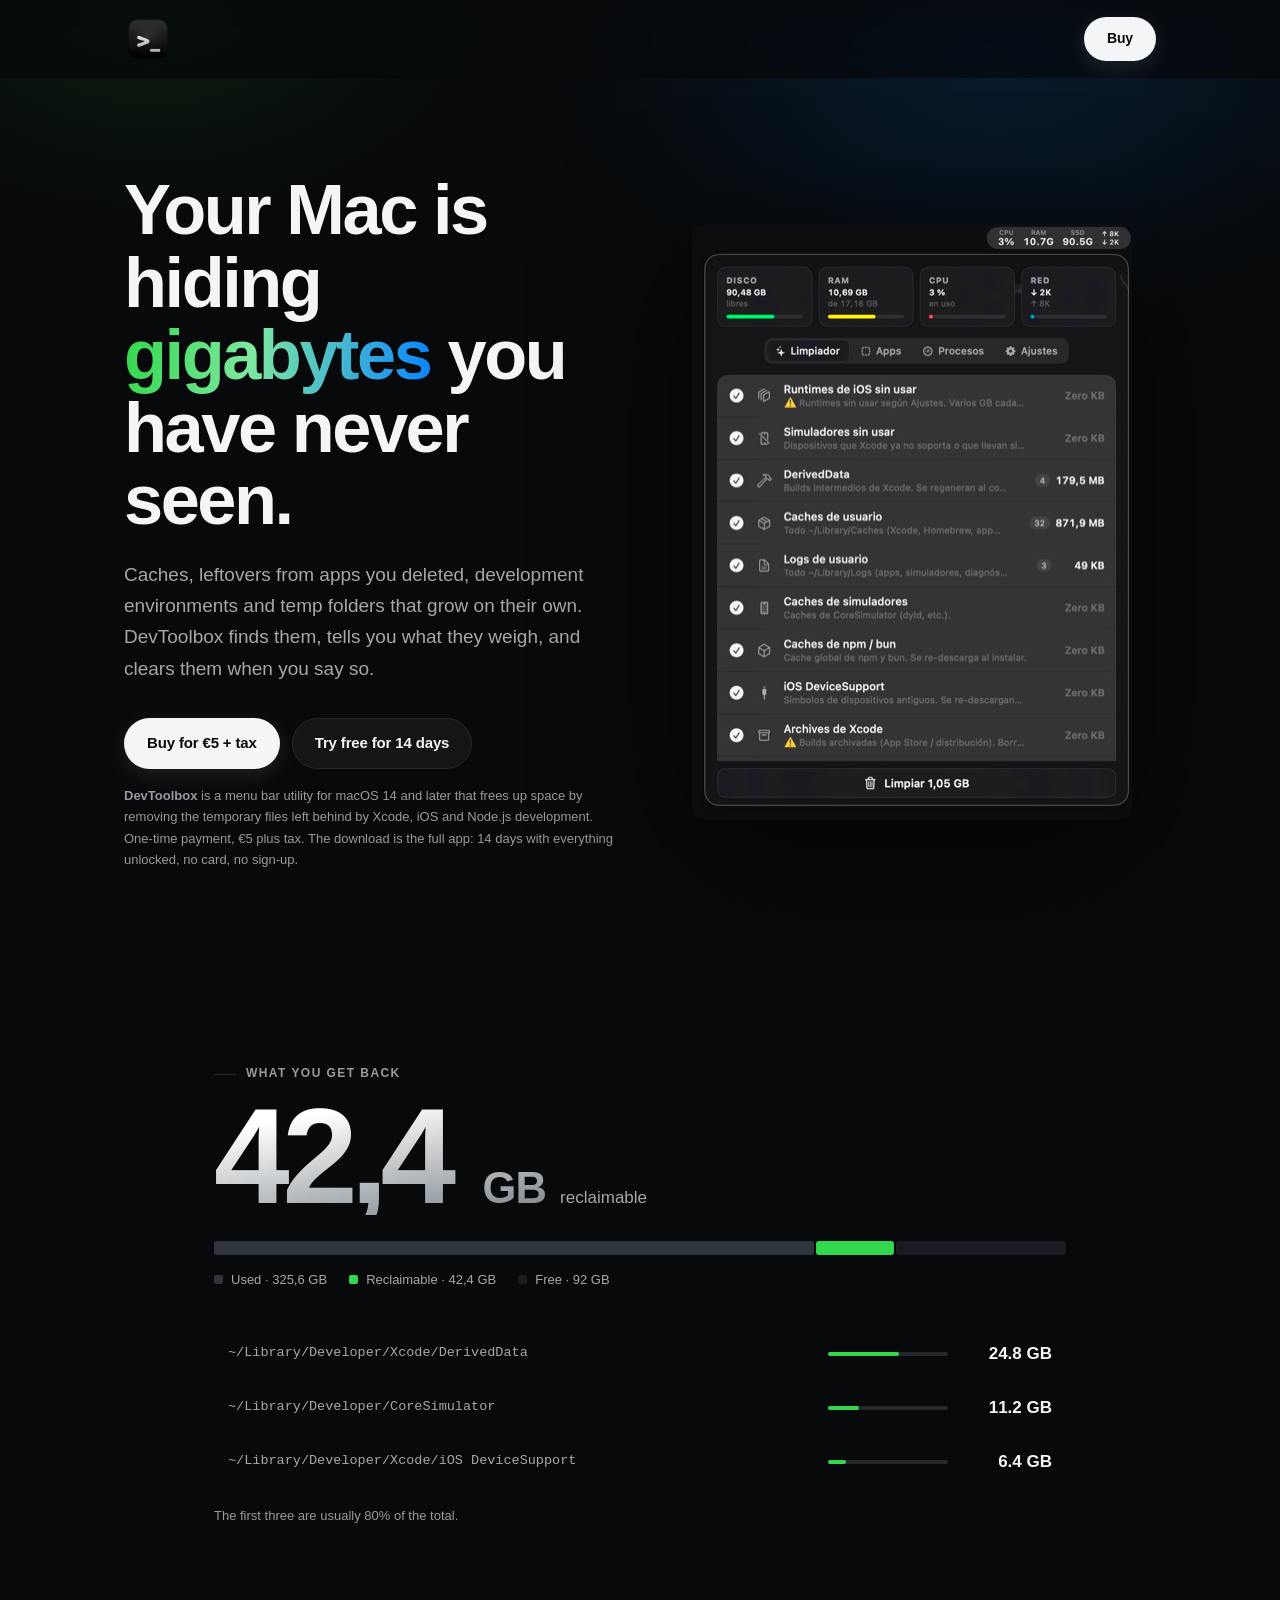
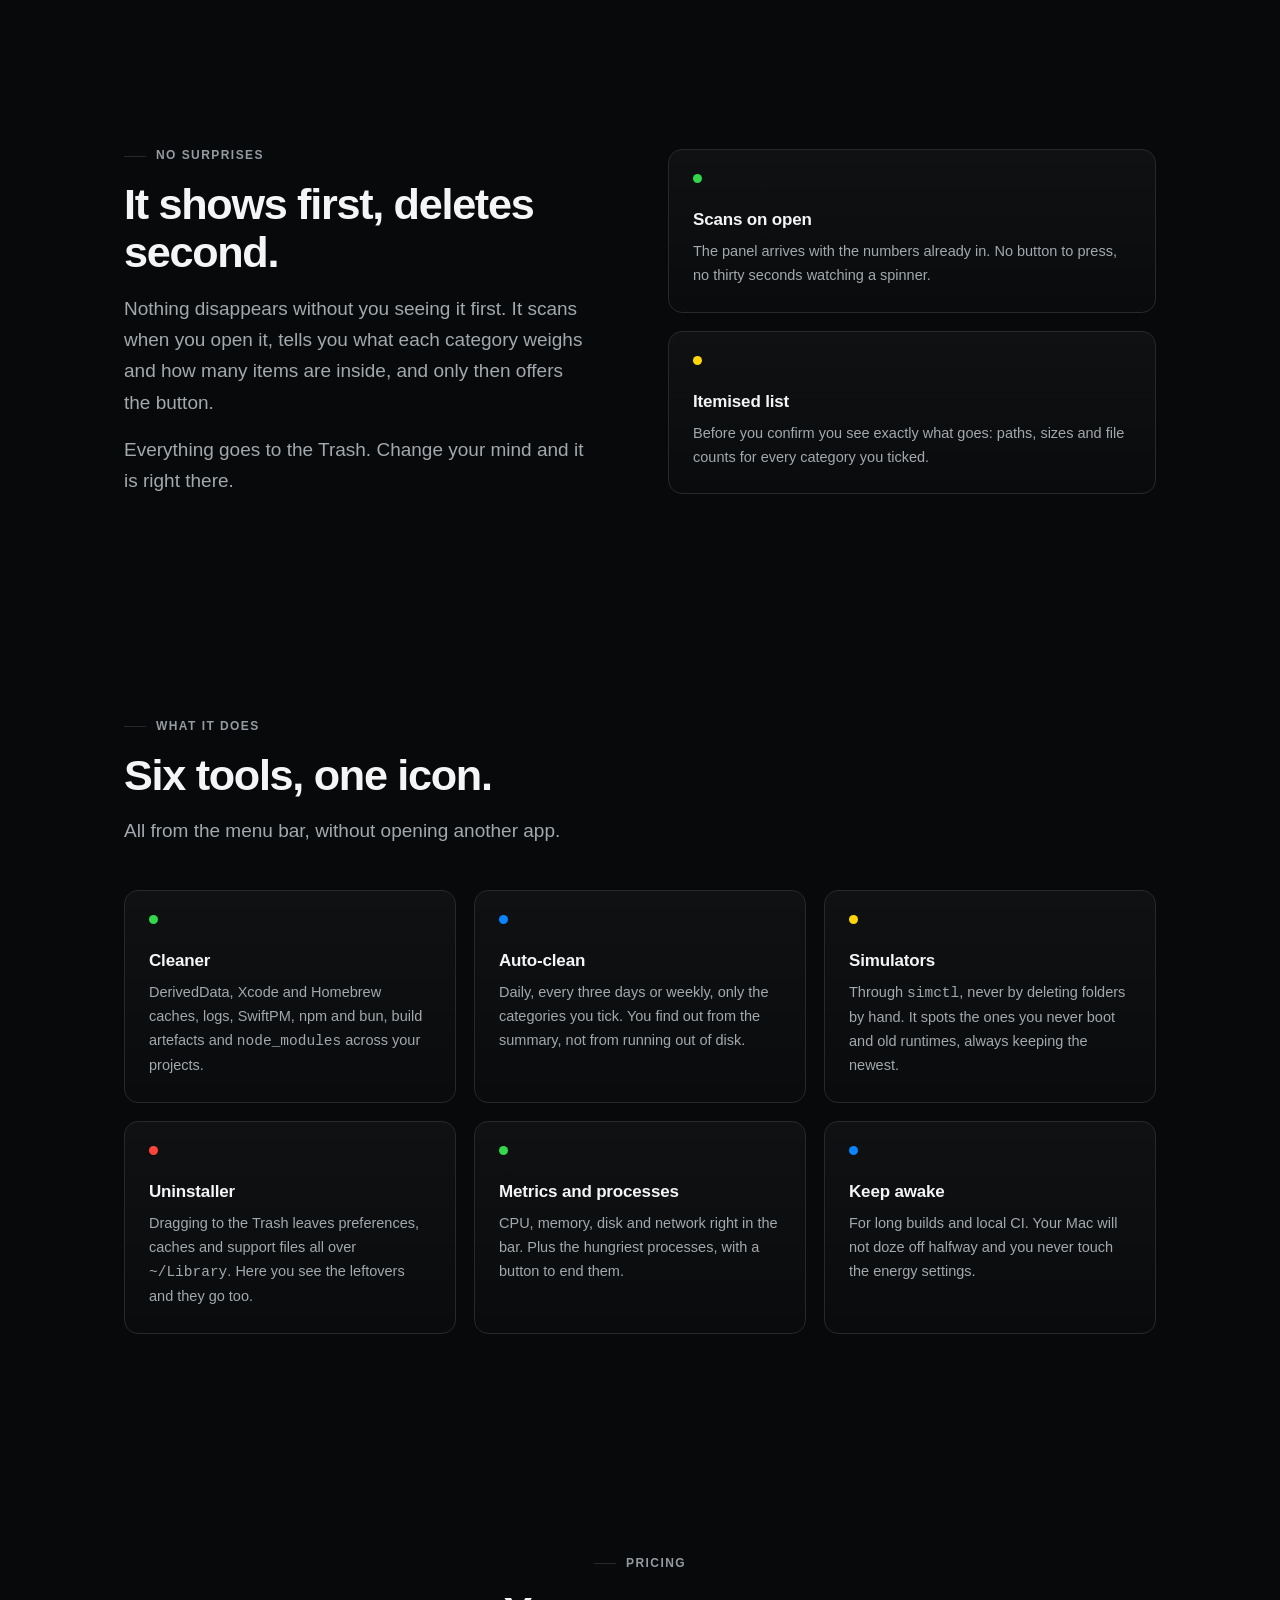
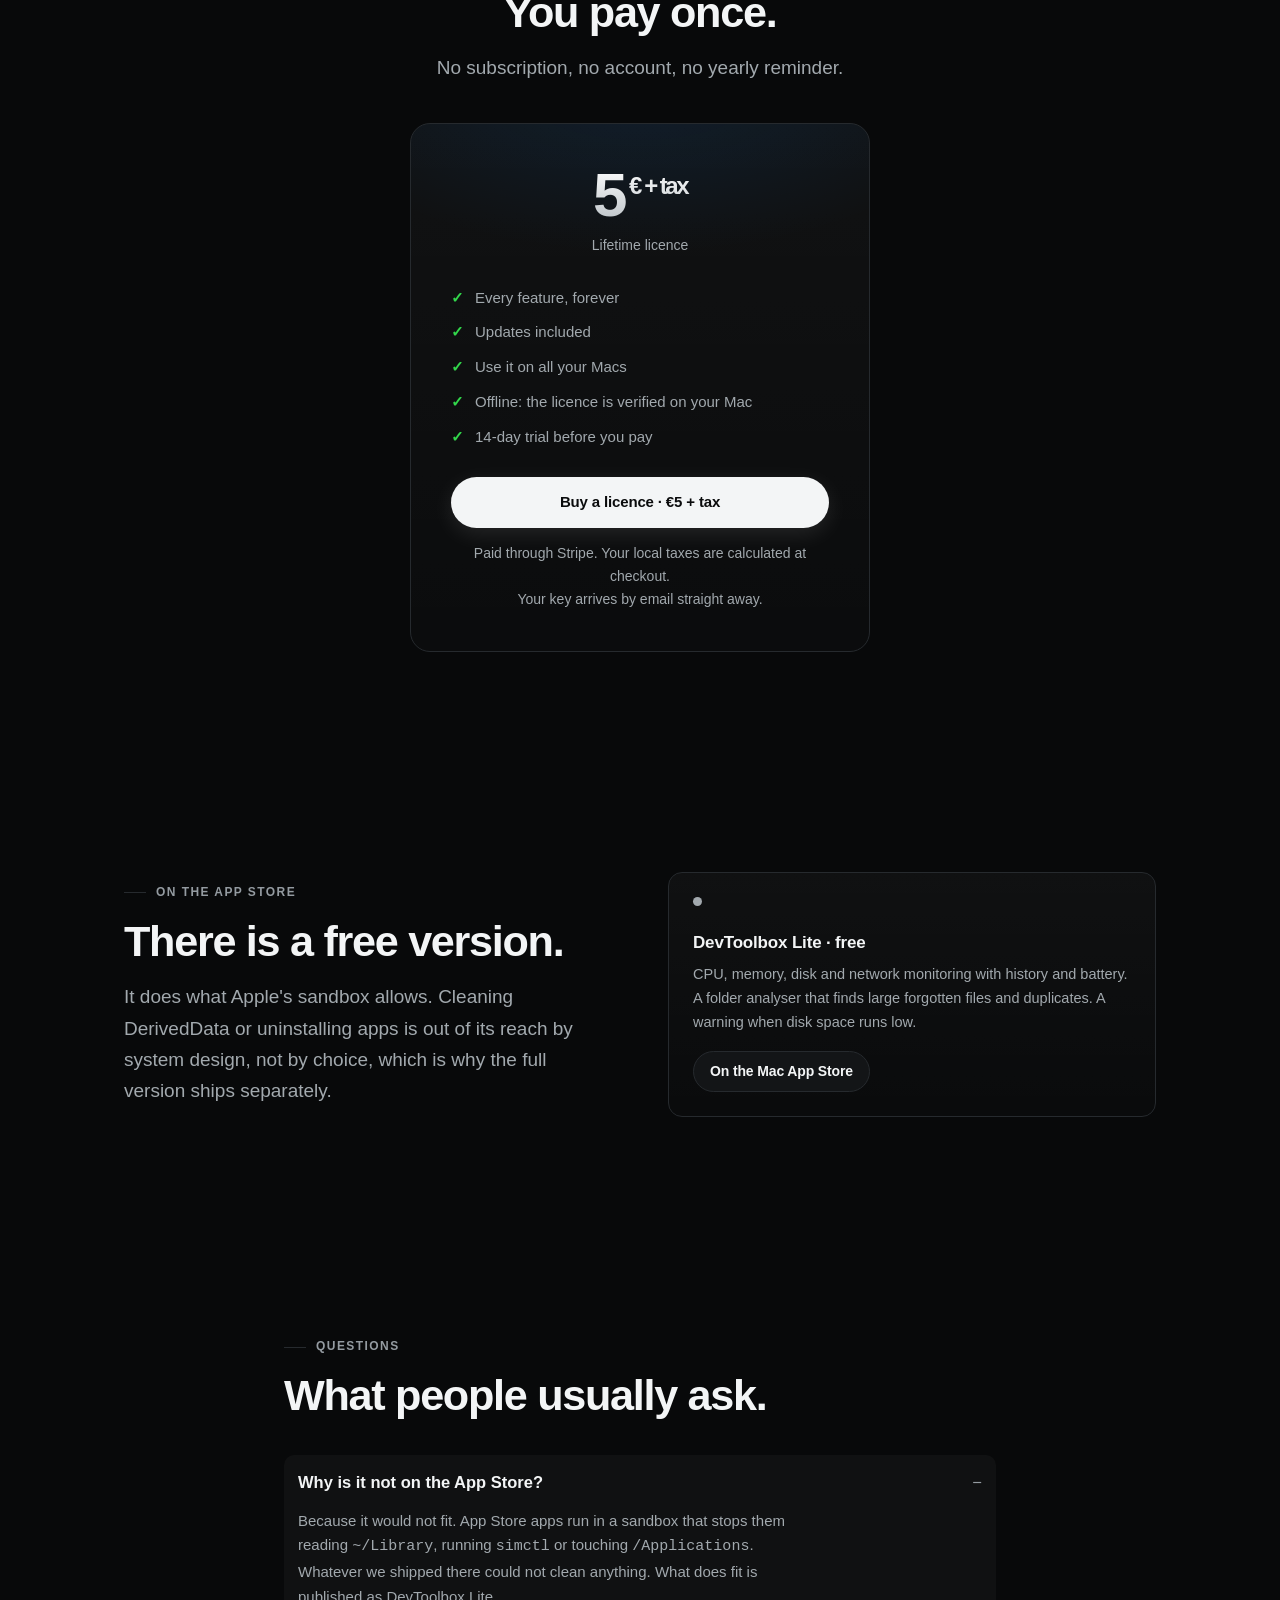
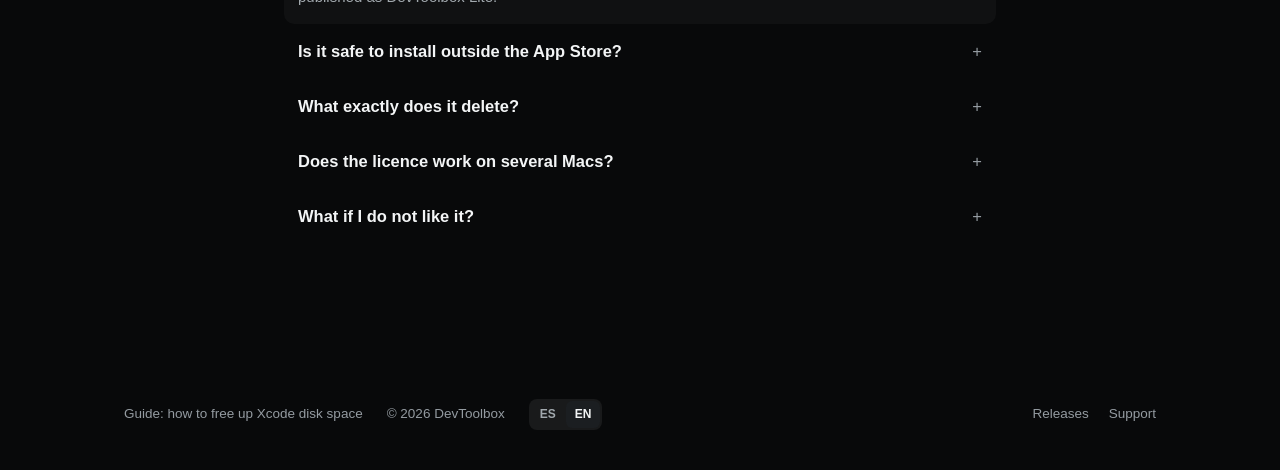
==== commit f3465871: "Web: actualización" ====
--- a/index.html
+++ b/index.html
@@ -59,6 +59,21 @@
 {
   "@context": "https://schema.org",
   "@graph": [
+    {
+      "@type": "Organization",
+      "@id": "https://softapp.tech/#org",
+      "name": "SOFTAPP SOLUTIONS LLC",
+      "url": "https://softapp.tech",
+      "logo": "https://devtoolbox.softapp.tech/icon-512.png"
+    },
+    {
+      "@type": "WebSite",
+      "@id": "https://devtoolbox.softapp.tech/#web",
+      "url": "https://devtoolbox.softapp.tech/",
+      "name": "DevToolbox",
+      "publisher": { "@id": "https://softapp.tech/#org" },
+      "inLanguage": "es"
+    },
     {
       "@type": "SoftwareApplication",
       "@id": "https://devtoolbox.softapp.tech/#app",
@@ -410,6 +425,7 @@
 
 <footer>
   <div class="wrap">
+    <a href="guias/liberar-espacio-xcode/">Guía: cómo liberar espacio de Xcode</a>
     <span>© 2026 DevToolbox</span>
     <div class="lang" role="group" aria-label="Idioma">
       <a href="./" class="on" hreflang="es" lang="es" aria-label="Español">ES</a>
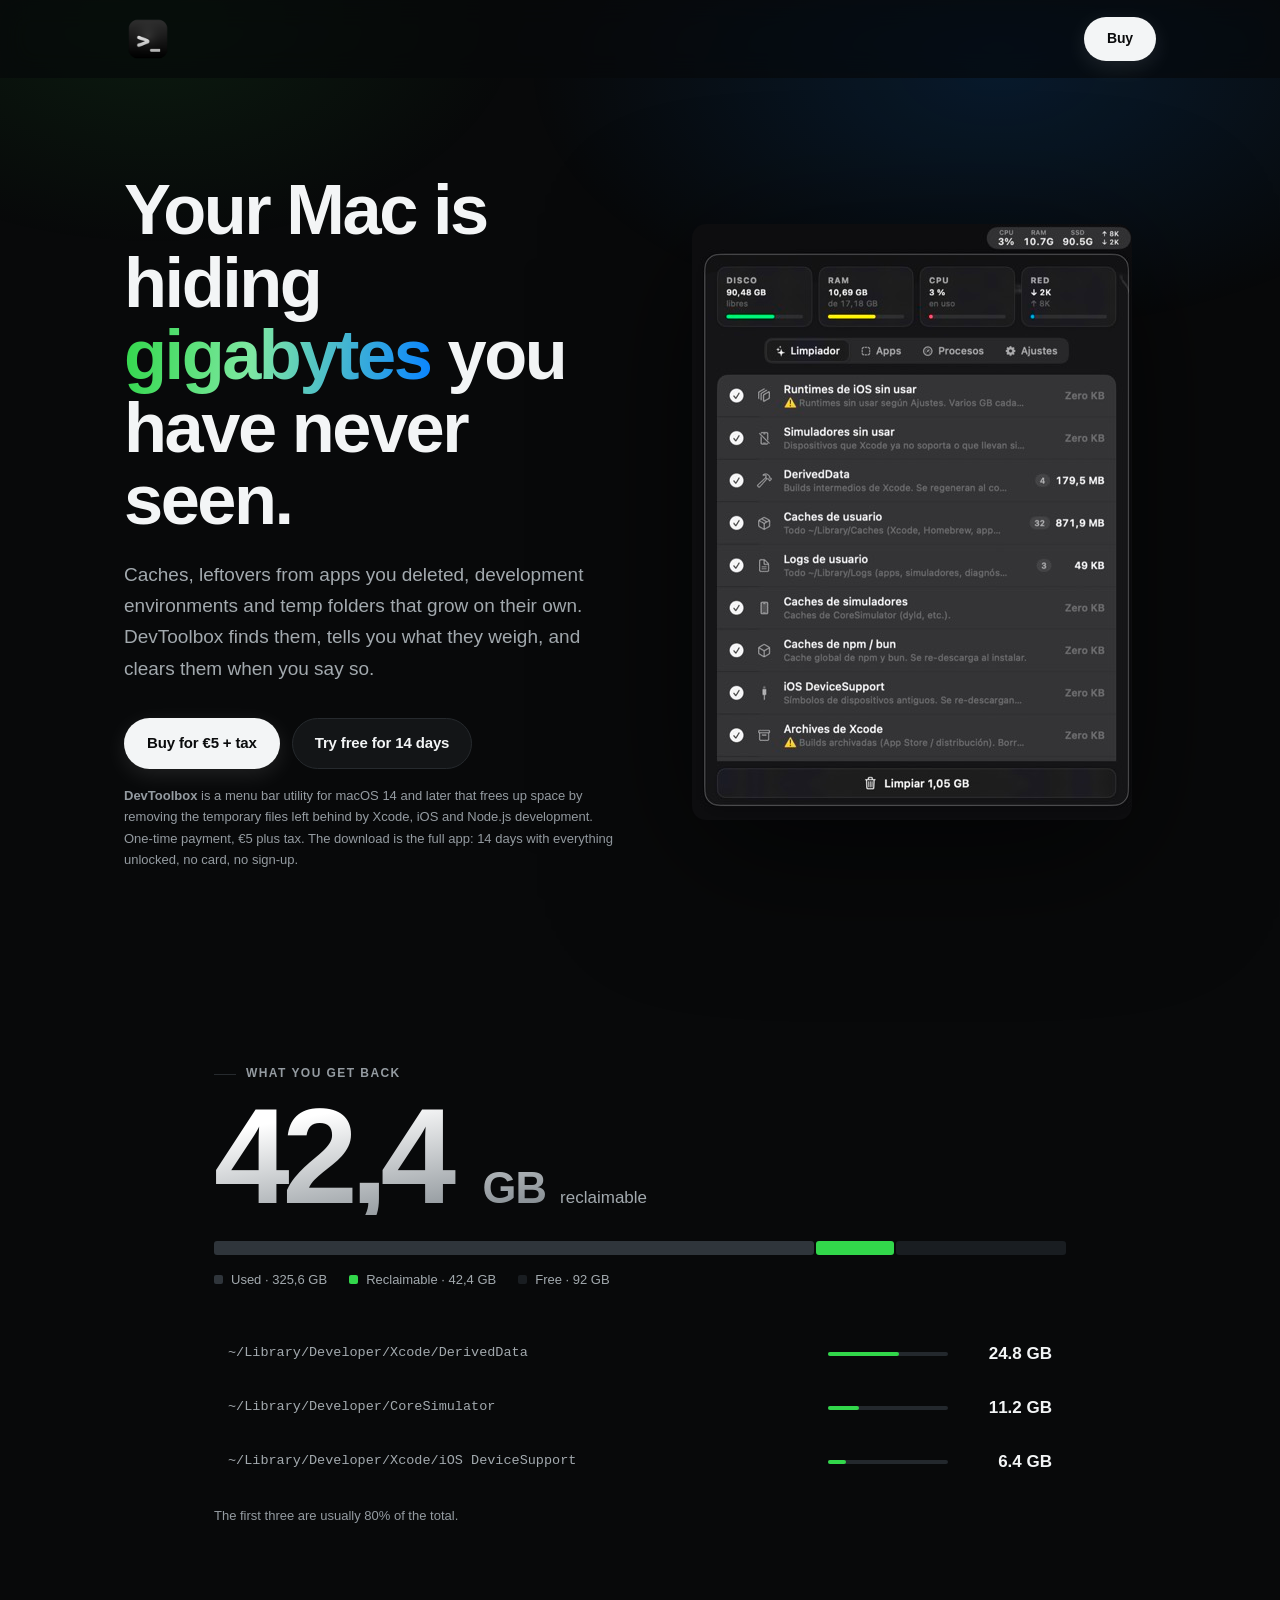
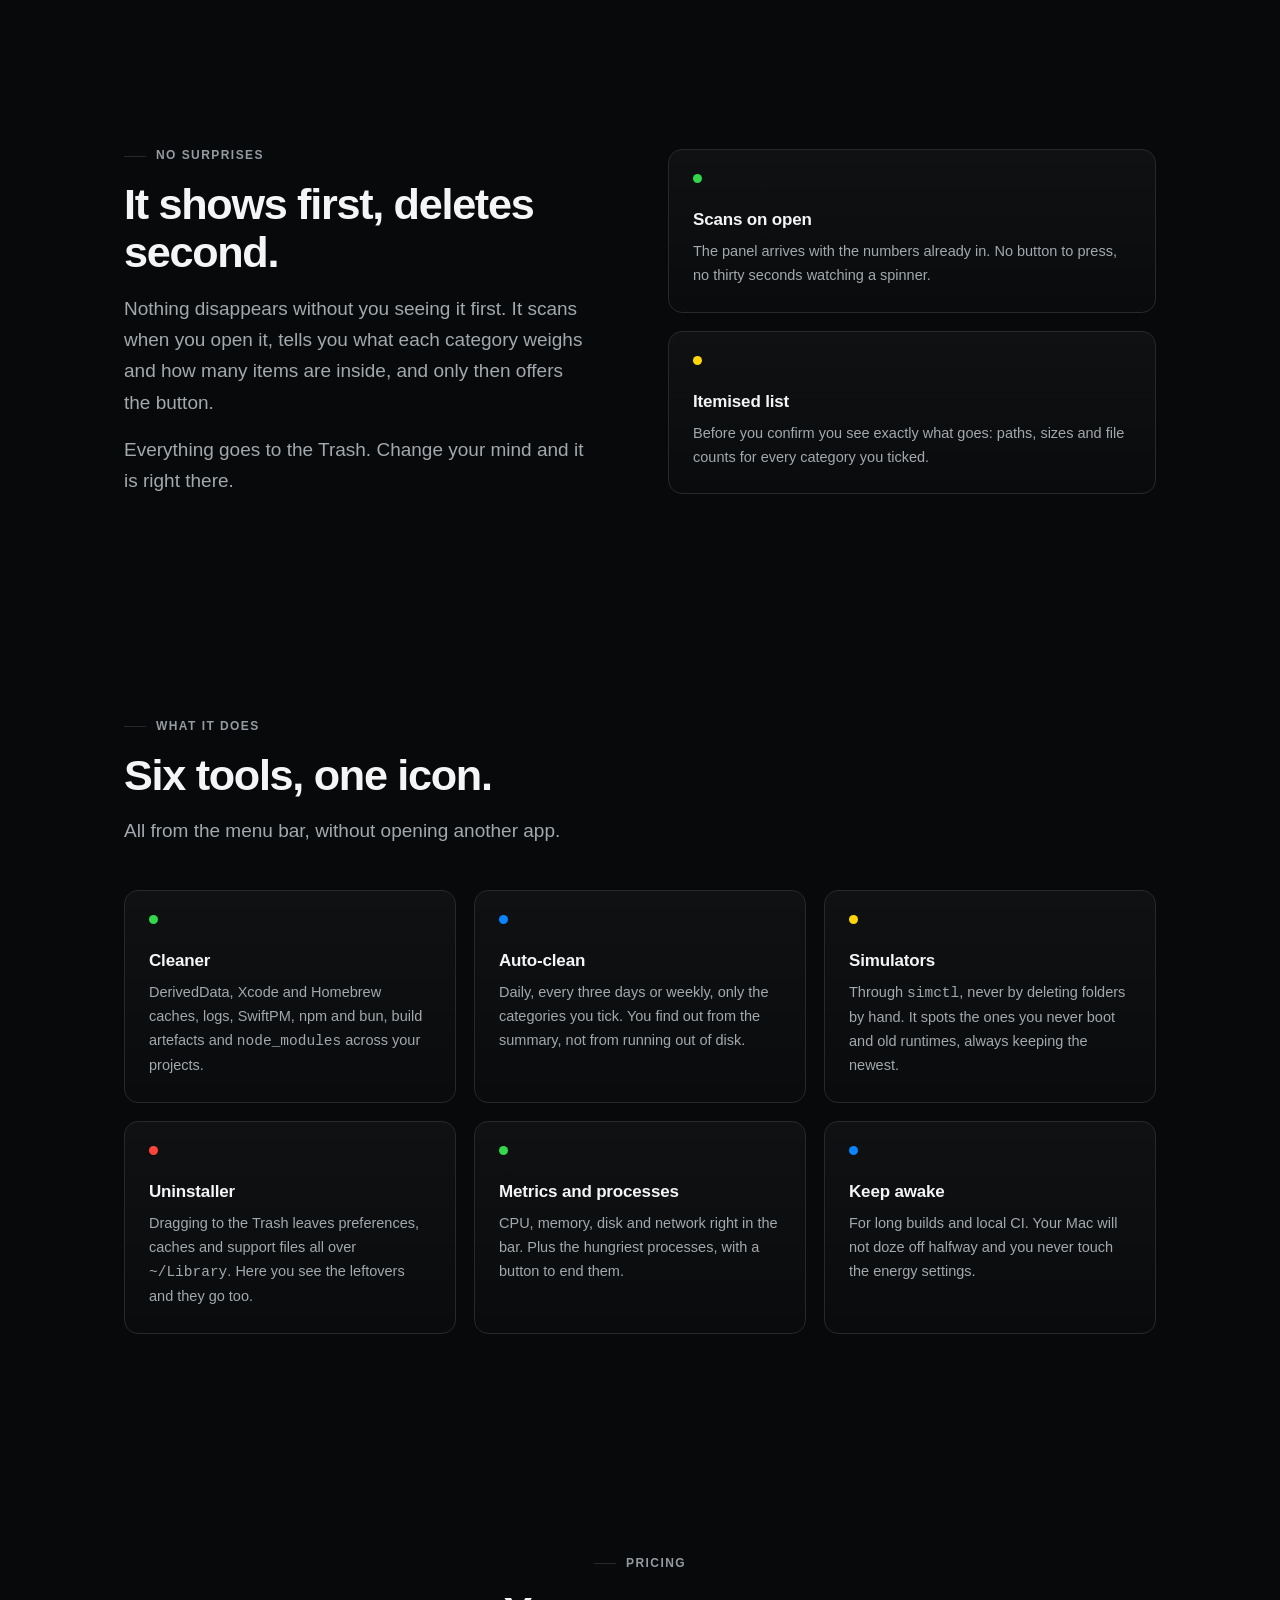
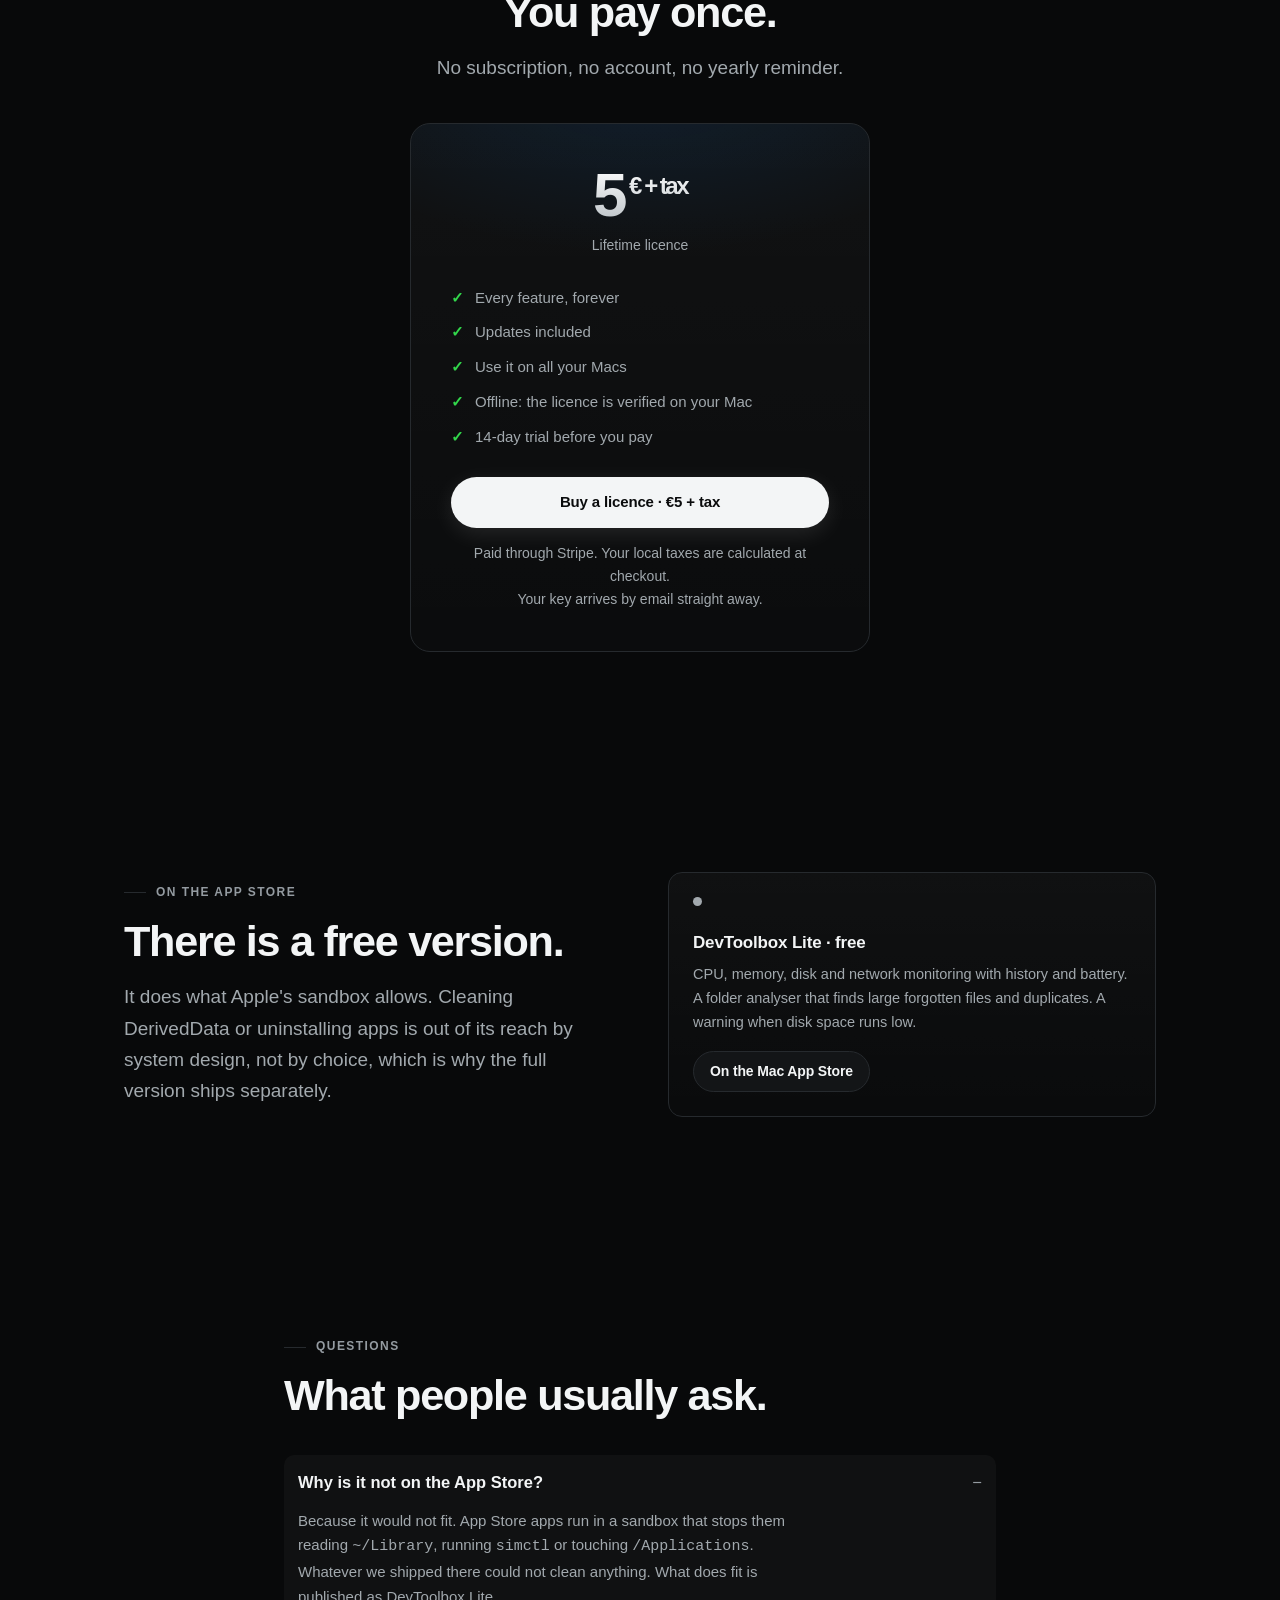
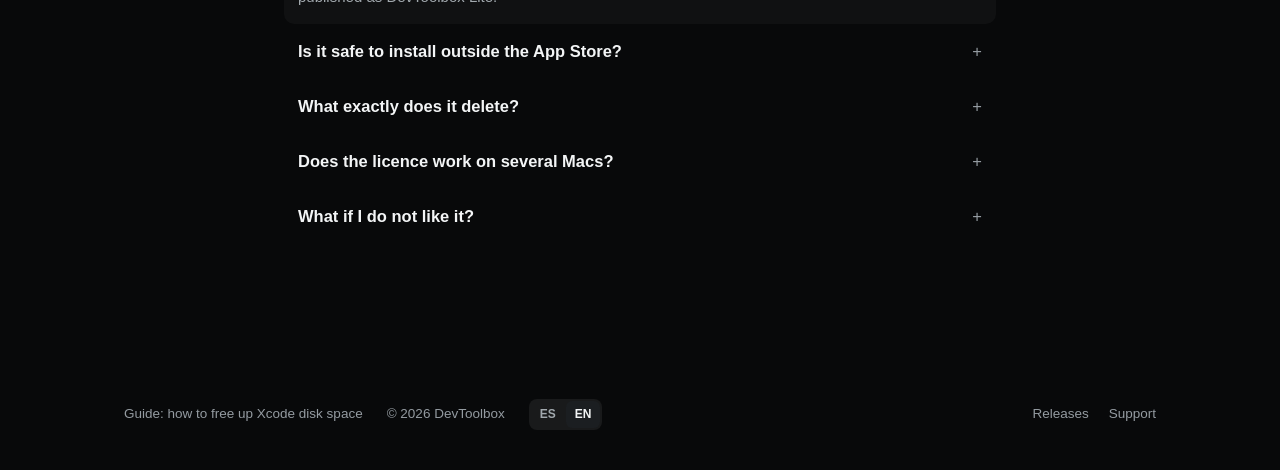
==== commit 2b5baef1: "Web: actualización" ====
--- a/index.html
+++ b/index.html
@@ -36,7 +36,7 @@
 <link rel="icon" href="icon.png" sizes="128x128" type="image/png">
 <link rel="apple-touch-icon" href="apple-touch-icon.png">
 <meta name="theme-color" content="#08090a">
-<link rel="preload" href="styles.css?v=002a9b4f" as="style">
+<link rel="preload" href="styles.css?v=b13d1792" as="style">
 <script>
 document.documentElement.classList.add('js');
 (function () {
@@ -51,7 +51,7 @@
   } catch (e) {}
 })();
 </script>
-<link rel="stylesheet" href="styles.css?v=002a9b4f">
+<link rel="stylesheet" href="styles.css?v=b13d1792">
 
 <!-- Datos estructurados: es lo que leen tanto Google para los resultados
      enriquecidos como los rastreadores de IA para citar con precisión. -->
@@ -194,8 +194,9 @@
     </div>
 
     <!-- Simulador del panel: se toca, no es una captura. -->
-    <img class="shot" src="app.jpg" width="440" height="596"
-         srcset="app.jpg 1x, app@2x.jpg 2x"
+    <img class="shot" src="app-440.jpg" width="440" height="596"
+         srcset="app-440.jpg 440w, app-660.jpg 660w, app-880.jpg 880w"
+         sizes="(max-width: 860px) 380px, 440px"
          alt="Panel de DevToolbox abierto desde la barra de menús, con las métricas del sistema y la lista de categorías que ocupan espacio." fetchpriority="high" decoding="async">
   </div>
 </section>
@@ -438,7 +439,7 @@
   </div>
 </footer>
 
-  <script src="app.js?v=002a9b4f" defer></script>
+  <script src="app.js?v=b13d1792" defer></script>
   <script>
     /* Al imprimir se abren todas las preguntas y se restauran después: en papel
        no hay nada que desplegar. */
--- a/styles.css
+++ b/styles.css
@@ -1,818 +1 @@
-/* Paleta tomada de la propia app: cromo en grises y color solo donde mide algo. */
-:root {
-  --bg: #08090a;
-  --surface: #131517;
-  --surface-2: #1b1e21;
-  --line: #262a2e;
-  --text: #f3f5f6;
-  --muted: #a2a9ae;   /* 6.0:1 en el peor fondo */
-  --faint: #949ba1;   /* 5.34:1 sobre la baldosa más clara: WCAG AA */
-  --green: #32d74b;
-  --yellow: #ffd60a;
-  --red: #ff453a;
-  --blue: #0a84ff;
-  --radius: 14px;
-  --max: 1080px;
-}
-
-* { box-sizing: border-box; margin: 0; padding: 0; }
-
-html { scroll-behavior: smooth; }
-
-body {
-  background: var(--bg);
-  color: var(--text);
-  font: 400 17px/1.65 -apple-system, BlinkMacSystemFont, "Segoe UI", Inter, sans-serif;
-  -webkit-font-smoothing: antialiased;
-}
-
-.wrap { max-width: var(--max); margin: 0 auto; padding: 0 24px; }
-
-/* ── Cabecera ─────────────────────────────────────────────────────────── */
-
-header {
-  position: sticky; top: 0; z-index: 10;
-  backdrop-filter: saturate(160%) blur(14px);
-  background: rgba(8, 9, 10, .72);
-}
-header .wrap { display: flex; align-items: center; gap: 20px; height: 58px; }
-.logo {
-  display: flex; align-items: center; gap: 9px;
-  font-weight: 700; letter-spacing: -.02em; font-size: 16px;
-}
-/* El icono ya trae su propia sombra de macOS: basta con no deformarlo. */
-.logo img { width: 26px; height: 26px; display: block; flex: none; }
-.logo:hover span { color: #fff; }
-
-@media (max-width: 420px) {
-  .logo span { display: none; }   /* en pantalla estrecha manda el icono */
-  .logo img { width: 28px; height: 28px; }
-}
-header nav { margin-left: auto; display: flex; gap: 22px; }
-header nav a { color: var(--muted); font-size: 14px; }
-header nav a:hover { color: var(--text); }
-
-a { color: inherit; text-decoration: none; }
-
-/* ── Botones ──────────────────────────────────────────────────────────── */
-
-.btn {
-  display: inline-flex; align-items: center; gap: 8px;
-  padding: 12px 22px; border-radius: 10px;
-  font-size: 15px; font-weight: 600; letter-spacing: -.01em;
-  border: 1px solid transparent; transition: transform .15s, background .15s;
-}
-.btn:active { transform: scale(.98); }
-.btn-primary { background: var(--text); color: #0a0b0c; }
-.btn-primary:hover { background: #fff; }
-.btn-ghost { border-color: var(--line); background: var(--surface); color: var(--text); }
-.btn-ghost:hover { background: var(--surface-2); }
-.btn-sm { padding: 8px 16px; font-size: 14px; }
-
-/* ── Secciones ────────────────────────────────────────────────────────── */
-
-section { padding: 110px 0; border-top: 1px solid var(--line); }
-section:first-of-type { border-top: 0; }
-
-.eyebrow {
-  font-size: 12px; font-weight: 700; letter-spacing: .12em;
-  text-transform: uppercase; color: var(--faint); margin-bottom: 14px;
-}
-h1 {
-  font-size: clamp(2.6rem, 7vw, 4.4rem); line-height: 1.03;
-  font-weight: 700; letter-spacing: -.035em; margin-bottom: 22px;
-}
-h2 {
-  font-size: clamp(1.9rem, 4vw, 2.7rem); line-height: 1.12;
-  font-weight: 700; letter-spacing: -.03em; margin-bottom: 16px;
-}
-h3 { font-size: 17px; font-weight: 600; letter-spacing: -.01em; margin-bottom: 6px; }
-.lead { font-size: 19px; color: var(--muted); max-width: 44ch; }
-.muted { color: var(--muted); }
-.small { font-size: 14px; }
-
-/* ── Portada ──────────────────────────────────────────────────────────── */
-
-.hero { padding: 96px 0 84px; }
-.hero-grid { display: grid; grid-template-columns: 1.05fr .95fr; gap: 56px; align-items: center; }
-.hero .actions { display: flex; gap: 12px; margin-top: 34px; flex-wrap: wrap; }
-.hero .note { margin-top: 16px; font-size: 13px; color: var(--faint); }
-
-/* Filas alternas, como la referencia. */
-.split { display: grid; grid-template-columns: 1fr 1fr; gap: 56px; align-items: center; }
-.split.flip > *:first-child { order: 2; }
-
-/* ── Réplica del panel ────────────────────────────────────────────────── */
-
-.panel {
-  background: var(--surface); border: 1px solid var(--line);
-  border-radius: 18px; padding: 14px;
-  box-shadow: 0 30px 70px rgba(0, 0, 0, .55);
-}
-.tiles { display: grid; grid-template-columns: repeat(4, 1fr); gap: 7px; }
-.tile {
-  background: var(--surface-2); border: 1px solid var(--line);
-  border-radius: 10px; padding: 9px 10px;
-}
-.tile .label {
-  font-size: 9px; font-weight: 700; letter-spacing: .07em;
-  color: var(--muted); text-transform: uppercase;
-}
-.tile .value { font-size: 15px; font-weight: 600; margin-top: 2px; }
-.tile .cap { font-size: 9.5px; color: var(--faint); }
-.meter { height: 4px; border-radius: 99px; background: #33383d; margin-top: 8px; overflow: hidden; }
-.meter i { display: block; height: 100%; border-radius: 99px; }
-
-.tabs {
-  display: flex; gap: 2px; padding: 2px; margin: 12px 0 10px;
-  background: #23272b; border-radius: 9px; width: fit-content; margin-inline: auto;
-}
-.tabs span {
-  padding: 5px 14px; font-size: 11px; font-weight: 500;
-  color: var(--muted); border-radius: 7px;
-}
-.tabs .on { background: var(--surface-2); color: var(--text); border: .5px solid #3a3f44; }
-
-.rows { background: #191c1f; border-radius: 12px; overflow: hidden; }
-.row {
-  display: flex; align-items: center; gap: 10px;
-  padding: 9px 12px; font-size: 12px;
-  border-bottom: 1px solid #212528;
-}
-.row:last-child { border-bottom: 0; }
-.row .check { width: 14px; height: 14px; border-radius: 99px; border: 1.5px solid var(--faint); flex: none; }
-.row .check.on { background: var(--text); border-color: var(--text); }
-.row .name { font-weight: 500; }
-.row .sub { color: var(--faint); font-size: 10px; }
-.row .size { margin-left: auto; font-weight: 600; font-variant-numeric: tabular-nums; }
-.cta-row {
-  margin-top: 10px; text-align: center; padding: 9px;
-  background: var(--surface-2); border: .5px solid #3a3f44;
-  border-radius: 9px; font-size: 12px; font-weight: 600;
-}
-
-/* ── Rejilla de funciones ─────────────────────────────────────────────── */
-
-.grid { display: grid; grid-template-columns: repeat(3, 1fr); gap: 18px; margin-top: 44px; }
-.card {
-  background: var(--surface); border: 1px solid var(--line);
-  border-radius: var(--radius); padding: 24px;
-}
-.card p { color: var(--muted); font-size: 14.5px; }
-.dot { width: 9px; height: 9px; border-radius: 99px; display: inline-block; margin-bottom: 14px; }
-
-/* ── Precio ───────────────────────────────────────────────────────────── */
-
-.price-box {
-  background: var(--surface); border: 1px solid var(--line);
-  border-radius: 20px; padding: 40px; text-align: center; max-width: 460px; margin: 40px auto 0;
-}
-.price { font-size: 62px; font-weight: 700; letter-spacing: -.04em; line-height: 1; }
-.price sup { font-size: 24px; font-weight: 600; vertical-align: super; }
-.price-box ul { list-style: none; text-align: left; margin: 28px 0; display: grid; gap: 10px; }
-.price-box li { color: var(--muted); font-size: 15px; padding-left: 24px; position: relative; }
-.price-box li::before {
-  content: "✓"; position: absolute; left: 0; color: var(--green); font-weight: 700;
-}
-
-/* ── Preguntas ────────────────────────────────────────────────────────── */
-
-details {
-  border-bottom: 1px solid var(--line); padding: 20px 0;
-}
-summary { cursor: pointer; font-weight: 600; font-size: 16.5px; list-style: none; }
-summary::-webkit-details-marker { display: none; }
-summary::after { content: "+"; float: right; color: var(--faint); font-weight: 400; }
-details[open] summary::after { content: "−"; }
-details p { color: var(--muted); font-size: 15px; margin-top: 12px; max-width: 62ch; }
-
-/* ── Pie ──────────────────────────────────────────────────────────────── */
-
-footer { padding: 44px 0; color: var(--faint); font-size: 13.5px; }
-footer .wrap { display: flex; gap: 24px; flex-wrap: wrap; align-items: center; }
-footer nav { margin-left: auto; display: flex; gap: 20px; }
-footer a:hover { color: var(--text); }
-
-
-}
-
-/* ── Interacción ──────────────────────────────────────────────────────── */
-
-.tabs span {
-  display: inline-flex; align-items: center;
-  padding: 5px 13px; font-size: 11px; font-weight: 500;
-  color: var(--sec); border-radius: 7px;
-}
-
-
-.row .txt { flex: 1; }
-.row .ico { font-size: 14px; }
-.row .size.ram { min-width: 62px; text-align: right; color: var(--muted); font-weight: 500; }
-.row .check { transition: background .15s, border-color .15s; }
-
-.sw {
-  width: 26px; height: 15px; border-radius: 99px; background: #3a3f44;
-  margin-left: auto; position: relative; flex: none; transition: background .2s;
-}
-.sw::after {
-  content: ""; position: absolute; top: 2px; left: 2px;
-  width: 11px; height: 11px; border-radius: 99px; background: #fff;
-  transition: transform .2s;
-}
-.sw.on { background: var(--green); }
-.sw.on::after { transform: translateX(11px); }
-
-.cta-row {
-  width: 100%; font: inherit; font-size: 12px; font-weight: 600;
-  color: var(--text); cursor: pointer; transition: background .18s, color .18s;
-}
-
-.hint { font-size: 11px; color: var(--faint); text-align: center; margin-top: 9px; }
-
-.meter i, .tile .value { transition: width .5s ease, color .3s; }
-
-/* Aparición al entrar en pantalla */
-.js .reveal, .js .card, .js .price-box {
-  opacity: 0; transform: translateY(22px);
-  transition: opacity .6s cubic-bezier(.16,1,.3,1), transform .6s cubic-bezier(.16,1,.3,1);
-}
-.reveal.in, .card.in, .price-box.in { opacity: 1 !important; transform: none !important; }
-.card { transition: opacity .6s, transform .6s, border-color .2s; }
-.card.in:hover { border-color: #3a4046; transform: translateY(-3px); }
-
-@media (prefers-reduced-motion: reduce) {
-  .reveal, .card, .price-box { opacity: 1; transform: none; transition: none; }
-}
-
-
-/* ── Móvil ────────────────────────────────────────────────────────────────
-   No es la versión de escritorio estrechada: cambian jerarquía, densidad y
-   la acción principal, que pasa a una barra fija al alcance del pulgar. */
-
-.mobile-bar { display: none; }
-
-@media (max-width: 860px) {
-  :root { --radius: 12px; }
-
-  body { font-size: 16px; }
-  .wrap { padding: 0 20px; }
-  section { padding: 64px 0; }
-
-  /* La navegación de escritorio sobra; queda logo y acción. */
-  header nav { display: none; }
-  header .wrap { height: 52px; }
-  header .btn { margin-left: auto; }
-
-  h1 { font-size: 2.35rem; letter-spacing: -.03em; }
-  h2 { font-size: 1.7rem; }
-  .lead { font-size: 17px; max-width: none; }
-
-  /* Portada: primero el titular, después la demo. */
-  .hero { padding: 44px 0 56px; }
-  .hero-grid, .split { grid-template-columns: 1fr; gap: 32px; }
-  .split.flip > *:first-child { order: 0; }
-  .hero .actions { gap: 10px; }
-  .hero .actions .btn { flex: 1; justify-content: center; min-height: 48px; }
-
-  .grid { grid-template-columns: 1fr; gap: 12px; margin-top: 30px; }
-  .card { padding: 20px; }
-
-  /* ── El panel, rediseñado para el ancho del móvil ── */
-  .panel { padding: 11px; border-radius: 16px; }
-
-  /* Cuatro baldosas en fila no caben: dos por dos. */
-  .tiles { grid-template-columns: 1fr 1fr; gap: 8px; }
-  .tile { padding: 10px 11px; }
-  .tile .value { font-size: 17px; }
-  .tile .cap { font-size: 10.5px; }
-  .meter { height: 5px; }
-
-  /* Pestañas a lo ancho, con altura de dedo. */
-  .tabs { width: 100%; margin: 12px 0 10px; }
-  .tabs span { flex: 1; justify-content: center; padding: 9px 4px; font-size: 11.5px; }
-
-  .row { padding: 12px; gap: 12px; min-height: 52px; }
-  .row .name { font-size: 13px; }
-  .row .sub { font-size: 10.5px; }
-  .row .size { font-size: 12px; }
-  .row .check { width: 18px; height: 18px; }
-  .cta-row { padding: 13px; font-size: 13px; }
-
-  /* Precio: la tarjeta ocupa el ancho y el botón es del tamaño del pulgar. */
-  .price-box { padding: 28px 22px; border-radius: 16px; margin-top: 28px; }
-  .price { font-size: 52px; }
-  .price-box .btn { min-height: 50px; font-size: 16px; }
-
-  details { padding: 18px 0; }
-  summary { font-size: 15.5px; }
-
-  footer { padding: 32px 0 96px; }   /* hueco para la barra fija */
-  footer .wrap { flex-direction: column; align-items: flex-start; gap: 14px; }
-  footer nav { margin-left: 0; }
-
-  /* Acción siempre a mano, sin tener que volver arriba. */
-  .mobile-bar {
-    display: flex; align-items: center; gap: 14px;
-    position: fixed; left: 0; right: 0; bottom: 0; z-index: 20;
-    padding: 12px 20px calc(12px + env(safe-area-inset-bottom));
-    background: rgba(13, 15, 17, .92);
-    backdrop-filter: saturate(160%) blur(16px);
-    border-top: 1px solid var(--line);
-  }
-  .mobile-bar strong { display: block; font-size: 15px; }
-  .mobile-bar span { font-size: 12px; color: var(--muted); }
-  .mobile-bar .btn { margin-left: auto; min-height: 44px; padding: 0 22px; }
-}
-
-@media (max-width: 420px) {
-  .wrap { padding: 0 16px; }
-  h1 { font-size: 2rem; }
-  .tile .value { font-size: 15.5px; }
-  .tile .label { font-size: 8.5px; }
-  .tabs span { font-size: 10.5px; padding: 9px 2px; }
-  .row .sub { display: none; }        /* en 375 px el subtítulo solo estorba */
-  .price { font-size: 46px; }
-}
-
-
-/* ── Fidelidad con la app ─────────────────────────────────────────────────
-   Las medidas de aquí abajo son las del panel real: radio 10 en las baldosas,
-   12 en la lista, borde de medio punto y sombra corta. Si cambia la app,
-   cambia esto. */
-
-.panel {
-  background: linear-gradient(180deg, #17191c 0%, #121417 100%);
-  border: 1px solid #2b2f34; border-radius: 18px; padding: 14px;
-  box-shadow: 0 40px 90px rgba(0,0,0,.6), 0 0 0 1px rgba(255,255,255,.03) inset;
-}
-
-/* Baldosas: material translúcido, filo claro arriba y sombra que las levanta. */
-.tile {
-  background: linear-gradient(180deg, #23272b 0%, #1d2124 100%);
-  border: .5px solid rgba(255,255,255,.12);
-  box-shadow: 0 3px 6px rgba(0,0,0,.28);
-  border-radius: 10px;
-}
-.tile .label { letter-spacing: .07em; font-weight: 700; }
-.tile .value { font-weight: 600; letter-spacing: -.01em; }
-
-/* Carril hundido y pastilla elevada, como el selector de la app. */
-.tabs { background: rgba(255,255,255,.07); padding: 2px; border-radius: 9px; }
-.tabs span.on {
-  background: linear-gradient(180deg, #2a2e33 0%, #232729 100%);
-  border: .5px solid rgba(255,255,255,.14);
-  box-shadow: 0 2px 5px rgba(0,0,0,.35);
-}
-
-/* Un solo panel con separadores finos sangrados, no tarjetas sueltas. */
-.rows {
-  background: rgba(255,255,255,.04);
-  border: .5px solid rgba(255,255,255,.07);
-  border-radius: 12px;
-}
-.row { border-bottom: .5px solid rgba(255,255,255,.06); }
-.row:last-of-type { border-bottom: 0; }
-.row .check { border-radius: 99px; border: 1.5px solid rgba(255,255,255,.28); }
-.row .check.on { background: var(--text); border-color: var(--text); position: relative; }
-.row .check.on::after {
-  content: ""; position: absolute; inset: 0; margin: auto;
-  width: 5px; height: 8px; border: solid #101214;
-  border-width: 0 1.6px 1.6px 0; transform: rotate(42deg) translate(-1px,-1px);
-}
-/* La selección se señala una vez, no tres. */
-
-/* El botón es del mismo material que las pestañas, sin azul de sistema. */
-.cta-row {
-  background: linear-gradient(180deg, #2a2e33 0%, #232729 100%);
-  border: .5px solid rgba(255,255,255,.16);
-  box-shadow: 0 3px 8px rgba(0,0,0,.35);
-  border-radius: 9px; color: var(--text);
-}
-
-/* ── Más carácter ─────────────────────────────────────────────────────── */
-
-.glow {
-  position: fixed; inset: 0; pointer-events: none; z-index: 0;
-  background:
-    radial-gradient(760px 420px at 78% 8%, rgba(10,132,255,.14), transparent 62%),
-    radial-gradient(620px 380px at 12% 2%, rgba(50,215,75,.09), transparent 60%);
-}
-main, header, footer { position: relative; z-index: 1; }
-
-h1 em {
-  font-style: normal;
-  background: linear-gradient(96deg, var(--green) 0%, #7ee8a2 42%, var(--blue) 100%);
-  -webkit-background-clip: text; background-clip: text; color: transparent;
-}
-
-/* Rótulo con filete, para que las secciones tengan entrada. */
-.eyebrow { display: flex; align-items: center; gap: 10px; }
-.eyebrow::before {
-  content: ""; width: 22px; height: 1px; background: var(--line); flex: none;
-}
-.wrap[style*="center"] .eyebrow { justify-content: center; }
-
-.card {
-  background: linear-gradient(180deg, rgba(255,255,255,.035), rgba(255,255,255,.012));
-  position: relative; overflow: hidden;
-}
-.card::after {
-  content: ""; position: absolute; inset: 0; border-radius: inherit;
-  background: radial-gradient(340px 160px at 50% -30%, rgba(255,255,255,.07), transparent 70%);
-  opacity: 0; transition: opacity .3s;
-}
-.card.in:hover::after { opacity: 1; }
-
-.price-box {
-  background:
-    radial-gradient(520px 260px at 50% -10%, rgba(10,132,255,.12), transparent 70%),
-    linear-gradient(180deg, rgba(255,255,255,.04), rgba(255,255,255,.015));
-}
-.price { background: linear-gradient(180deg, #fff, #b9c0c5);
-         -webkit-background-clip: text; background-clip: text; color: transparent; }
-
-.btn-primary { box-shadow: 0 6px 22px rgba(255,255,255,.1); }
-summary:hover { color: #fff; }
-
-
-/* ── Navegación ───────────────────────────────────────────────────────── */
-
-.skip {
-  position: absolute; left: -9999px; top: 8px; z-index: 100;
-  background: var(--text); color: #0a0b0c; padding: 10px 18px; border-radius: 8px;
-}
-.skip:focus { left: 20px; }
-
-/* Progreso de lectura: barra finísima en el borde superior. */
-.progress {
-  position: fixed; top: 0; left: 0; height: 2px; z-index: 30;
-  width: 0; background: linear-gradient(90deg, var(--green), var(--blue));
-  transition: width .1s linear;
-}
-
-header nav a {
-  position: relative; padding: 6px 0;
-  transition: color .2s;
-}
-header nav a::after {
-  content: ""; position: absolute; left: 0; right: 0; bottom: 0; height: 1.5px;
-  background: var(--text); border-radius: 2px;
-  transform: scaleX(0); transform-origin: left; transition: transform .25s;
-}
-header nav a.active { color: var(--text); }
-header nav a.active::after { transform: scaleX(1); }
-
-.lang {
-  display: flex; gap: 1px; padding: 2px; margin-left: 4px;
-  background: rgba(255,255,255,.07); border-radius: 8px;
-}
-.lang a {
-  padding: 4px 9px; font-size: 12px; font-weight: 600;
-  color: var(--muted); border-radius: 6px;
-}
-.lang a.on { background: var(--surface-2); color: var(--text); }
-.lang a:hover { color: var(--text); }
-
-/* Vuelta arriba, aparece al bajar. */
-.top {
-  position: fixed; right: 22px; bottom: 22px; z-index: 25;
-  width: 42px; height: 42px; border-radius: 50%;
-  display: grid; place-items: center; font-size: 16px;
-  background: var(--surface-2); border: 1px solid var(--line); color: var(--muted);
-  opacity: 0; pointer-events: none; transform: translateY(10px);
-  transition: opacity .25s, transform .25s, color .2s;
-}
-.top.on { opacity: 1; pointer-events: auto; transform: none; }
-.top:hover { color: var(--text); }
-
-@media (max-width: 860px) {
-  /* En vez de esconder la navegación, se convierte en tiras deslizables. */
-  header nav {
-    display: flex; position: fixed; top: 52px; left: 0; right: 0; z-index: 9;
-    gap: 0; overflow-x: auto; scrollbar-width: none;
-    padding: 8px 16px; background: rgba(8,9,10,.9);
-    backdrop-filter: saturate(160%) blur(14px);
-  }
-  header nav::-webkit-scrollbar { display: none; }
-  header nav a {
-    flex: none; padding: 6px 13px; font-size: 13px; white-space: nowrap;
-    border-radius: 99px;
-  }
-  header nav a::after { display: none; }
-  header nav a.active { background: rgba(255,255,255,.09); }
-  main { padding-top: 45px; }          /* hueco de la tira de navegación */
-  .top { display: none; }              /* la barra inferior ya ocupa esa esquina */
-  .lang a { padding: 5px 10px; }
-}
-
-
-/* ── Accesibilidad ────────────────────────────────────────────────────── */
-
-/* Foco visible en todo lo interactivo. Sin esto no se puede navegar con
-   teclado, y Lighthouse lo marca. */
-a:focus-visible, button:focus-visible, summary:focus-visible {
-  outline: 2px solid var(--blue);
-  outline-offset: 3px;
-  border-radius: 6px;
-}
-
-/* El estado de las casillas y los interruptores se anuncia por ARIA, pero
-   también tiene que verse sin depender solo del color. */
-
-@media (prefers-reduced-motion: reduce) {
-  html { scroll-behavior: auto; }
-  .pane.on { animation: none; }
-  .progress { transition: none; }
-  * { animation-duration: .01ms !important; transition-duration: .01ms !important; }
-}
-
-
-/* ── Grises reales del panel ──────────────────────────────────────────────
-   macOS dibuja los niveles secundario y terciario como blanco con opacidad,
-   no como grises fijos. Subirlos para cumplir contraste hacía que el panel
-   dejara de parecerse a la app. Aquí se restauran los valores del sistema,
-   acotados al panel; el texto de la página sigue cumpliendo AA. */
-
-.panel {
-  --sec: rgba(255,255,255,.55);   /* secondaryLabelColor */
-  --ter: rgba(255,255,255,.26);   /* tertiaryLabelColor */
-  --qua: rgba(255,255,255,.10);   /* quaternaryLabelColor */
-}
-.panel .tile .label { color: var(--sec); }
-.panel .tile .cap   { color: var(--ter); }
-.panel .row .sub    { color: var(--ter); }
-.panel .tabs span.on { color: var(--text); }
-.panel .meter { background: var(--qua); }
-.panel .hint { color: var(--ter); }
-
-.row.sel { background: rgba(255,255,255,.055); }
-.cta-row { display: flex; align-items: center; justify-content: center; gap: 7px; }
-
-/* Icono gris de la fila, como el símbolo SF de la app. */
-.row .glyph { width: 18px; height: 18px; color: var(--sec); flex: none; }
-.row .glyph svg { width: 100%; height: 100%; display: block; }
-.tabs span svg { width: 11px; height: 11px; margin-right: 5px; vertical-align: -1px; }
-
-/* Contador de elementos: cápsula pequeña a la izquierda del tamaño. */
-.row .count {
-  font-size: 9.5px; font-weight: 500; color: var(--sec);
-  padding: 1.5px 5px; border-radius: 99px; background: var(--qua);
-  font-variant-numeric: tabular-nums;
-}
-
-/* En la app el separador va sangrado hasta el texto, no de borde a borde. */
-.rows .row { border-bottom: 0; position: relative; }
-.rows .row + .row::before {
-  content: ""; position: absolute; top: 0; left: 46px; right: 0;
-  height: .5px; background: rgba(255,255,255,.07);
-}
-
-.row { align-items: center; }
-.row .txt { min-width: 0; }
-.row .name, .row .sub { display: block; overflow: hidden; text-overflow: ellipsis; white-space: nowrap; }
-
-
-@media (max-width: 420px) {
-  .rows .row + .row::before { left: 40px; }
-}
-
-
-/* ── Impresión y exportación a PDF ────────────────────────────────────────
-   El resplandor de fondo es un degradado radial fijo: al imprimir se rasteriza
-   como una mancha azul sólida. Fuera, junto al resto de adornos flotantes. */
-
-@media print {
-  .glow, .progress, .top, .mobile-bar { display: none !important; }
-
-  header { position: static; backdrop-filter: none; }
-  header nav, .lang { display: none; }
-
-  /* En papel no hay nada que desplegar: se muestran todas las respuestas. */
-  details > p { display: block !important; }
-  summary::after { content: ""; }
-
-  section { padding: 34px 0; break-inside: avoid; }
-  .card, .price-box, .panel { break-inside: avoid; }
-
-  /* Sin animación de entrada: si no, las secciones salen en blanco. */
-  .reveal, .card, .price-box { opacity: 1 !important; transform: none !important; }
-
-  /* Los fondos oscuros y las barras de color son la identidad: se conservan. */
-  body { -webkit-print-color-adjust: exact; print-color-adjust: exact; }
-
-  a[href^="http"]::after { content: " (" attr(href) ")"; font-size: 10px; color: #8b9298; }
-  a[href^="#"]::after { content: ""; }
-}
-
-
-/* ── Captura de la app ────────────────────────────────────────────────────
-   Es una captura real, tomada sobre fondo liso para que el material
-   translúcido del panel no arrastre el escritorio. La sombra la pone el CSS,
-   así se adapta al fondo de la página. */
-
-.shot {
-  width: 100%; max-width: 440px; height: auto; display: block;
-  border-radius: 14px;
-  filter: drop-shadow(0 34px 70px rgba(0,0,0,.62));
-}
-
-@media (max-width: 860px) {
-  .shot { margin: 0 auto; max-width: 380px; }
-}
-
-
-/* ── Cabecera reducida al icono y la acción ───────────────────────────────
-   Sin navegación ni conmutador: en una página de una sola columna los enlaces
-   de sección estorban más de lo que ayudan, y el botón queda siempre a mano
-   porque la cabecera es fija. */
-
-header .wrap { height: 66px; }
-.logo img { width: 38px; height: 38px; }
-header nav, header .lang { display: none; }
-header .btn { margin-left: auto; }
-
-/* El conmutador de idioma vive ahora en el pie. */
-footer .lang { margin-left: 0; }
-footer nav { margin-left: auto; }
-
-.mobile-bar { display: none !important; }
-
-@media (max-width: 860px) {
-  header .wrap { height: 60px; }
-  .logo img { width: 36px; height: 36px; }
-  main { padding-top: 0; }
-  footer { padding: 32px 0; }
-  footer .wrap { flex-direction: row; flex-wrap: wrap; align-items: center; }
-}
-
-@media (max-width: 420px) {
-  .logo img { width: 34px; height: 34px; }
-}
-
-
-/* Botón de la cabecera: siempre a la derecha y en cápsula. */
-header .btn {
-  margin-left: auto;
-  border-radius: 99px;
-  padding: 9px 22px;
-}
-
-
-/* ── Cabecera fija de verdad ──────────────────────────────────────────────
-   `sticky` depende de que ningún ancestro tenga overflow o transform; `fixed`
-   no depende de nada. El icono y el botón se quedan quietos siempre. */
-
-header {
-  position: fixed !important;
-  top: 0; left: 0; right: 0;
-  /* `main, header, footer { z-index: 1 }` le había quitado su nivel y el
-     contenido le pasaba por encima al desplazar. */
-  z-index: 50 !important;
-}
-/* El contenido arranca por debajo de la cabecera, que ya no ocupa sitio. */
-body { padding-top: 78px; }
-
-header .wrap { height: 78px; }
-.logo img { width: 48px !important; height: 48px !important; }
-
-@media (max-width: 860px) {
-  body { padding-top: 66px; }
-  header .wrap { height: 66px; }
-  .logo img { width: 42px !important; height: 42px !important; }
-}
-
-@media (max-width: 420px) {
-  body { padding-top: 60px; }
-  header .wrap { height: 60px; }
-  .logo img { width: 38px !important; height: 38px !important; }
-}
-
-
-/* ── Sección de disco ─────────────────────────────────────────────────────
-   Una cifra grande hace el trabajo principal; la barra es la prueba. Una sola
-   serie destacada: nada de repartir colores entre categorías, que ni se
-   distinguirían ni dirían nada que la lista de rutas no diga mejor. */
-
-.disk .wrap { max-width: 900px; }
-
-.figure { display: flex; align-items: baseline; gap: 14px; margin: 6px 0 26px; }
-.huge {
-  font-size: clamp(4rem, 13vw, 8.5rem); line-height: .86; font-weight: 700;
-  letter-spacing: -.055em; font-variant-numeric: tabular-nums;
-  background: linear-gradient(170deg, #fff 20%, #7c848a 100%);
-  -webkit-background-clip: text; background-clip: text; color: transparent;
-}
-.huge span { font-size: .32em; letter-spacing: -.02em; margin-left: .08em; }
-.huge-cap { font-size: 17px; color: var(--muted); }
-
-/* Barra: extremos redondeados de 4px, separación de 2px entre tramos. */
-.diskbar { display: flex; gap: 2px; height: 14px; margin-bottom: 14px; }
-.seg { border-radius: 3px; }
-.seg.used { background: #2f353b; }
-.seg.junk { background: var(--green); }
-.seg.free { background: #191d21; }
-
-.diskkey { display: flex; flex-wrap: wrap; gap: 8px 22px; font-size: 13px; color: var(--muted); }
-.diskkey span { display: inline-flex; align-items: center; gap: 8px; }
-.diskkey i { width: 9px; height: 9px; border-radius: 2px; }
-.k-used { background: #2f353b; } .k-junk { background: var(--green); } .k-free { background: #191d21; }
-
-/* Rutas reales en monoespaciada: es lo que un desarrollador reconoce de un
-   vistazo, y dice más que seis tarjetas con iconos. */
-.specs { list-style: none; margin: 44px 0 0; counter-reset: n; }
-.specs li {
-  display: grid; grid-template-columns: 1fr 120px auto; align-items: center;
-  gap: 20px; padding: 15px 0; border-top: 1px solid var(--line);
-}
-.specs li:last-child { border-bottom: 1px solid var(--line); }
-.specs code {
-  font: 400 13.5px/1.4 ui-monospace, SFMono-Regular, Menlo, monospace;
-  color: var(--muted); word-break: break-all;
-}
-.specs b { font-size: 17px; font-weight: 600; font-variant-numeric: tabular-nums; min-width: 84px; text-align: right; }
-.wgt { display: block; height: 4px; border-radius: 2px; background: #23282d; }
-.wgt i { display: block; height: 100%; border-radius: 2px; background: var(--green); }
-.specnote { margin-top: 16px; font-size: 13px; color: var(--faint); }
-
-@media (max-width: 700px) {
-  .specs li { grid-template-columns: 1fr auto; gap: 6px 14px; }
-  .wgt { grid-column: 1 / -1; order: 3; }
-  .specs code { font-size: 12px; }
-  .figure { gap: 10px; }
-}
-
-
-/* ── Sin líneas separadoras ───────────────────────────────────────────────
-   La separación la da el espacio, no un filete gris entre cada bloque. */
-
-section { border-top: 0; }
-details { border-bottom: 0; padding: 14px 0; }
-.specs li, .specs li:last-child { border-top: 0; border-bottom: 0; }
-
-/* Al perder el filete, las filas necesitan su propio aire y un realce al pasar. */
-.specs { margin-top: 36px; }
-.specs li { padding: 13px 14px; border-radius: 10px; transition: background .18s; }
-.specs li:hover { background: rgba(255,255,255,.035); }
-
-details {
-  border-radius: 10px; padding: 14px 14px;
-  transition: background .18s;
-}
-details:hover { background: rgba(255,255,255,.03); }
-details[open] { background: rgba(255,255,255,.035); }
-
-
-/* ── Etiqueta de los botones de compra ────────────────────────────────────
-   El importe manda y el impuesto es una aclaración: en la misma línea pero
-   más pequeño y apagado, para que no parta el botón en dos renglones. */
-
-.hero .actions .btn { white-space: nowrap; }
-
-
-@media (max-width: 620px) {
-  /* Apilados y a todo el ancho: más fáciles de pulsar y sin partir el texto. */
-  .hero .actions { flex-direction: column; }
-  .hero .actions .btn { width: 100%; }
-}
-
-
-/* ── Botones de compra ────────────────────────────────────────────────────
-   El precio con impuestos va completo en el botón: anunciar un importe sin
-   indicarlo es precio engañoso frente a consumidores. Para que quepa en una
-   línea, en pantallas estrechas los botones se apilan a todo el ancho y el
-   cuerpo baja un punto. */
-
-.hero .actions .btn { white-space: nowrap; }
-
-@media (max-width: 620px) {
-  .hero .actions { flex-direction: column; }
-  .hero .actions .btn { width: 100%; font-size: 14.5px; }
-  .price-box .btn { font-size: 14.5px; padding-inline: 12px; }
-}
-
-@media (max-width: 380px) {
-  .hero .actions .btn, .price-box .btn { font-size: 13.5px; }
-}
-
-
-/* Todos los botones con la misma forma que el de la cabecera: cápsula. */
-.btn { border-radius: 99px; }
-.hero .actions .btn { min-height: 50px; }
-.price-box .btn { border-radius: 99px; }
-
-
-/* ── Los dos botones de la portada, en fila también en móvil ──────────────
-   El principal se lleva más ancho porque su texto es el que no se puede
-   recortar: lleva el importe y los impuestos. */
-
-@media (max-width: 620px) {
-  .hero .actions { flex-direction: row; flex-wrap: nowrap; gap: 9px; }
-  .hero .actions .btn { width: auto; font-size: 13.5px; padding-inline: 14px; }
-  .hero .actions .btn-primary { flex: 1.75; }
-  .hero .actions .btn-ghost { flex: 1; }
-}
-
-@media (max-width: 370px) {
-  /* Ya no cabe en una línea: se permite partir antes que recortar el precio. */
-  .hero .actions .btn { white-space: normal; line-height: 1.25; font-size: 12.5px; }
-}
+:root{--bg:#08090a;--surface:#131517;--surface-2:#1b1e21;--line:#262a2e;--text:#f3f5f6;--muted:#a2a9ae;--faint:#949ba1;--green:#32d74b;--yellow:#ffd60a;--red:#ff453a;--blue:#0a84ff;--radius:14px;--max:1080px}*{box-sizing:border-box;margin:0;padding:0}html{scroll-behavior:smooth}body{background:var(--bg);color:var(--text);font:400 17px/1.65 -apple-system,BlinkMacSystemFont,"Segoe UI",Inter,sans-serif;-webkit-font-smoothing:antialiased}.wrap{max-width:var(--max);margin:0 auto;padding:0 24px}header{position:sticky;top:0;z-index:10;backdrop-filter:saturate(160%) blur(14px);background:rgba(8,9,10,.72)}header .wrap{display:flex;align-items:center;gap:20px;height:58px}.logo{display:flex;align-items:center;gap:9px;font-weight:700;letter-spacing:-.02em;font-size:16px}.logo img{width:26px;height:26px;display:block;flex:none}.logo:hover span{color:#fff}@media (max-width:420px){.logo span{display:none}.logo img{width:28px;height:28px}}header nav{margin-left:auto;display:flex;gap:22px}header nav a{color:var(--muted);font-size:14px}header nav a:hover{color:var(--text)}a{color:inherit;text-decoration:none}.btn{display:inline-flex;align-items:center;gap:8px;padding:12px 22px;border-radius:10px;font-size:15px;font-weight:600;letter-spacing:-.01em;border:1px solid transparent;transition:transform .15s,background .15s}.btn:active{transform:scale(.98)}.btn-primary{background:var(--text);color:#0a0b0c}.btn-primary:hover{background:#fff}.btn-ghost{border-color:var(--line);background:var(--surface);color:var(--text)}.btn-ghost:hover{background:var(--surface-2)}.btn-sm{padding:8px 16px;font-size:14px}section{padding:110px 0;border-top:1px solid var(--line)}section:first-of-type{border-top:0}.eyebrow{font-size:12px;font-weight:700;letter-spacing:.12em;text-transform:uppercase;color:var(--faint);margin-bottom:14px}h1{font-size:clamp(2.6rem,7vw,4.4rem);line-height:1.03;font-weight:700;letter-spacing:-.035em;margin-bottom:22px}h2{font-size:clamp(1.9rem,4vw,2.7rem);line-height:1.12;font-weight:700;letter-spacing:-.03em;margin-bottom:16px}h3{font-size:17px;font-weight:600;letter-spacing:-.01em;margin-bottom:6px}.lead{font-size:19px;color:var(--muted);max-width:44ch}.muted{color:var(--muted)}.small{font-size:14px}.hero{padding:96px 0 84px}.hero-grid{display:grid;grid-template-columns:1.05fr .95fr;gap:56px;align-items:center}.hero .actions{display:flex;gap:12px;margin-top:34px;flex-wrap:wrap}.hero .note{margin-top:16px;font-size:13px;color:var(--faint)}.split{display:grid;grid-template-columns:1fr 1fr;gap:56px;align-items:center}.split.flip>*:first-child{order:2}.panel{background:var(--surface);border:1px solid var(--line);border-radius:18px;padding:14px;box-shadow:0 30px 70px rgba(0,0,0,.55)}.tiles{display:grid;grid-template-columns:repeat(4,1fr);gap:7px}.tile{background:var(--surface-2);border:1px solid var(--line);border-radius:10px;padding:9px 10px}.tile .label{font-size:9px;font-weight:700;letter-spacing:.07em;color:var(--muted);text-transform:uppercase}.tile .value{font-size:15px;font-weight:600;margin-top:2px}.tile .cap{font-size:9.5px;color:var(--faint)}.meter{height:4px;border-radius:99px;background:#33383d;margin-top:8px;overflow:hidden}.meter i{display:block;height:100%;border-radius:99px}.tabs{display:flex;gap:2px;padding:2px;margin:12px 0 10px;background:#23272b;border-radius:9px;width:fit-content;margin-inline:auto}.tabs span{padding:5px 14px;font-size:11px;font-weight:500;color:var(--muted);border-radius:7px}.tabs .on{background:var(--surface-2);color:var(--text);border:.5px solid #3a3f44}.rows{background:#191c1f;border-radius:12px;overflow:hidden}.row{display:flex;align-items:center;gap:10px;padding:9px 12px;font-size:12px;border-bottom:1px solid #212528}.row:last-child{border-bottom:0}.row .check{width:14px;height:14px;border-radius:99px;border:1.5px solid var(--faint);flex:none}.row .check.on{background:var(--text);border-color:var(--text)}.row .name{font-weight:500}.row .sub{color:var(--faint);font-size:10px}.row .size{margin-left:auto;font-weight:600;font-variant-numeric:tabular-nums}.cta-row{margin-top:10px;text-align:center;padding:9px;background:var(--surface-2);border:.5px solid #3a3f44;border-radius:9px;font-size:12px;font-weight:600}.grid{display:grid;grid-template-columns:repeat(3,1fr);gap:18px;margin-top:44px}.card{background:var(--surface);border:1px solid var(--line);border-radius:var(--radius);padding:24px}.card p{color:var(--muted);font-size:14.5px}.dot{width:9px;height:9px;border-radius:99px;display:inline-block;margin-bottom:14px}.price-box{background:var(--surface);border:1px solid var(--line);border-radius:20px;padding:40px;text-align:center;max-width:460px;margin:40px auto 0}.price{font-size:62px;font-weight:700;letter-spacing:-.04em;line-height:1}.price sup{font-size:24px;font-weight:600;vertical-align:super}.price-box ul{list-style:none;text-align:left;margin:28px 0;display:grid;gap:10px}.price-box li{color:var(--muted);font-size:15px;padding-left:24px;position:relative}.price-box li::before{content:"✓";position:absolute;left:0;color:var(--green);font-weight:700}details{border-bottom:1px solid var(--line);padding:20px 0}summary{cursor:pointer;font-weight:600;font-size:16.5px;list-style:none}summary::-webkit-details-marker{display:none}summary::after{content:"+";float:right;color:var(--faint);font-weight:400}details[open] summary::after{content:"−"}details p{color:var(--muted);font-size:15px;margin-top:12px;max-width:62ch}footer{padding:44px 0;color:var(--faint);font-size:13.5px}footer .wrap{display:flex;gap:24px;flex-wrap:wrap;align-items:center}footer nav{margin-left:auto;display:flex;gap:20px}footer a:hover{color:var(--text)}}.tabs span{display:inline-flex;align-items:center;padding:5px 13px;font-size:11px;font-weight:500;color:var(--sec);border-radius:7px}.row .txt{flex:1}.row .ico{font-size:14px}.row .size.ram{min-width:62px;text-align:right;color:var(--muted);font-weight:500}.row .check{transition:background .15s,border-color .15s}.sw{width:26px;height:15px;border-radius:99px;background:#3a3f44;margin-left:auto;position:relative;flex:none;transition:background .2s}.sw::after{content:"";position:absolute;top:2px;left:2px;width:11px;height:11px;border-radius:99px;background:#fff;transition:transform .2s}.sw.on{background:var(--green)}.sw.on::after{transform:translateX(11px)}.cta-row{width:100%;font:inherit;font-size:12px;font-weight:600;color:var(--text);cursor:pointer;transition:background .18s,color .18s}.hint{font-size:11px;color:var(--faint);text-align:center;margin-top:9px}.meter i,.tile .value{transition:width .5s ease,color .3s}.js .reveal,.js .card,.js .price-box{opacity:0;transform:translateY(22px);transition:opacity .6s cubic-bezier(.16,1,.3,1),transform .6s cubic-bezier(.16,1,.3,1)}.reveal.in,.card.in,.price-box.in{opacity:1 !important;transform:none !important}.card{transition:opacity .6s,transform .6s,border-color .2s}.card.in:hover{border-color:#3a4046;transform:translateY(-3px)}@media (prefers-reduced-motion:reduce){.reveal,.card,.price-box{opacity:1;transform:none;transition:none}}.mobile-bar{display:none}@media (max-width:860px){:root{--radius:12px}body{font-size:16px}.wrap{padding:0 20px}section{padding:64px 0}header nav{display:none}header .wrap{height:52px}header .btn{margin-left:auto}h1{font-size:2.35rem;letter-spacing:-.03em}h2{font-size:1.7rem}.lead{font-size:17px;max-width:none}.hero{padding:44px 0 56px}.hero-grid,.split{grid-template-columns:1fr;gap:32px}.split.flip>*:first-child{order:0}.hero .actions{gap:10px}.hero .actions .btn{flex:1;justify-content:center;min-height:48px}.grid{grid-template-columns:1fr;gap:12px;margin-top:30px}.card{padding:20px}.panel{padding:11px;border-radius:16px}.tiles{grid-template-columns:1fr 1fr;gap:8px}.tile{padding:10px 11px}.tile .value{font-size:17px}.tile .cap{font-size:10.5px}.meter{height:5px}.tabs{width:100%;margin:12px 0 10px}.tabs span{flex:1;justify-content:center;padding:9px 4px;font-size:11.5px}.row{padding:12px;gap:12px;min-height:52px}.row .name{font-size:13px}.row .sub{font-size:10.5px}.row .size{font-size:12px}.row .check{width:18px;height:18px}.cta-row{padding:13px;font-size:13px}.price-box{padding:28px 22px;border-radius:16px;margin-top:28px}.price{font-size:52px}.price-box .btn{min-height:50px;font-size:16px}details{padding:18px 0}summary{font-size:15.5px}footer{padding:32px 0 96px}footer .wrap{flex-direction:column;align-items:flex-start;gap:14px}footer nav{margin-left:0}.mobile-bar{display:flex;align-items:center;gap:14px;position:fixed;left:0;right:0;bottom:0;z-index:20;padding:12px 20px calc(12px+env(safe-area-inset-bottom));background:rgba(13,15,17,.92);backdrop-filter:saturate(160%) blur(16px);border-top:1px solid var(--line)}.mobile-bar strong{display:block;font-size:15px}.mobile-bar span{font-size:12px;color:var(--muted)}.mobile-bar .btn{margin-left:auto;min-height:44px;padding:0 22px}}@media (max-width:420px){.wrap{padding:0 16px}h1{font-size:2rem}.tile .value{font-size:15.5px}.tile .label{font-size:8.5px}.tabs span{font-size:10.5px;padding:9px 2px}.row .sub{display:none}.price{font-size:46px}}.panel{background:linear-gradient(180deg,#17191c 0%,#121417 100%);border:1px solid #2b2f34;border-radius:18px;padding:14px;box-shadow:0 40px 90px rgba(0,0,0,.6),0 0 0 1px rgba(255,255,255,.03) inset}.tile{background:linear-gradient(180deg,#23272b 0%,#1d2124 100%);border:.5px solid rgba(255,255,255,.12);box-shadow:0 3px 6px rgba(0,0,0,.28);border-radius:10px}.tile .label{letter-spacing:.07em;font-weight:700}.tile .value{font-weight:600;letter-spacing:-.01em}.tabs{background:rgba(255,255,255,.07);padding:2px;border-radius:9px}.tabs span.on{background:linear-gradient(180deg,#2a2e33 0%,#232729 100%);border:.5px solid rgba(255,255,255,.14);box-shadow:0 2px 5px rgba(0,0,0,.35)}.rows{background:rgba(255,255,255,.04);border:.5px solid rgba(255,255,255,.07);border-radius:12px}.row{border-bottom:.5px solid rgba(255,255,255,.06)}.row:last-of-type{border-bottom:0}.row .check{border-radius:99px;border:1.5px solid rgba(255,255,255,.28)}.row .check.on{background:var(--text);border-color:var(--text);position:relative}.row .check.on::after{content:"";position:absolute;inset:0;margin:auto;width:5px;height:8px;border:solid #101214;border-width:0 1.6px 1.6px 0;transform:rotate(42deg) translate(-1px,-1px)}.cta-row{background:linear-gradient(180deg,#2a2e33 0%,#232729 100%);border:.5px solid rgba(255,255,255,.16);box-shadow:0 3px 8px rgba(0,0,0,.35);border-radius:9px;color:var(--text)}.glow{position:fixed;inset:0;pointer-events:none;z-index:0;background:radial-gradient(760px 420px at 78% 8%,rgba(10,132,255,.14),transparent 62%),radial-gradient(620px 380px at 12% 2%,rgba(50,215,75,.09),transparent 60%)}main,header,footer{position:relative;z-index:1}h1 em{font-style:normal;background:linear-gradient(96deg,var(--green) 0%,#7ee8a2 42%,var(--blue) 100%);-webkit-background-clip:text;background-clip:text;color:transparent}.eyebrow{display:flex;align-items:center;gap:10px}.eyebrow::before{content:"";width:22px;height:1px;background:var(--line);flex:none}.wrap[style*="center"] .eyebrow{justify-content:center}.card{background:linear-gradient(180deg,rgba(255,255,255,.035),rgba(255,255,255,.012));position:relative;overflow:hidden}.card::after{content:"";position:absolute;inset:0;border-radius:inherit;background:radial-gradient(340px 160px at 50% -30%,rgba(255,255,255,.07),transparent 70%);opacity:0;transition:opacity .3s}.card.in:hover::after{opacity:1}.price-box{background:radial-gradient(520px 260px at 50% -10%,rgba(10,132,255,.12),transparent 70%),linear-gradient(180deg,rgba(255,255,255,.04),rgba(255,255,255,.015))}.price{background:linear-gradient(180deg,#fff,#b9c0c5);-webkit-background-clip:text;background-clip:text;color:transparent}.btn-primary{box-shadow:0 6px 22px rgba(255,255,255,.1)}summary:hover{color:#fff}.skip{position:absolute;left:-9999px;top:8px;z-index:100;background:var(--text);color:#0a0b0c;padding:10px 18px;border-radius:8px}.skip:focus{left:20px}.progress{position:fixed;top:0;left:0;height:2px;z-index:30;width:0;background:linear-gradient(90deg,var(--green),var(--blue));transition:width .1s linear}header nav a{position:relative;padding:6px 0;transition:color .2s}header nav a::after{content:"";position:absolute;left:0;right:0;bottom:0;height:1.5px;background:var(--text);border-radius:2px;transform:scaleX(0);transform-origin:left;transition:transform .25s}header nav a.active{color:var(--text)}header nav a.active::after{transform:scaleX(1)}.lang{display:flex;gap:1px;padding:2px;margin-left:4px;background:rgba(255,255,255,.07);border-radius:8px}.lang a{padding:4px 9px;font-size:12px;font-weight:600;color:var(--muted);border-radius:6px}.lang a.on{background:var(--surface-2);color:var(--text)}.lang a:hover{color:var(--text)}.top{position:fixed;right:22px;bottom:22px;z-index:25;width:42px;height:42px;border-radius:50%;display:grid;place-items:center;font-size:16px;background:var(--surface-2);border:1px solid var(--line);color:var(--muted);opacity:0;pointer-events:none;transform:translateY(10px);transition:opacity .25s,transform .25s,color .2s}.top.on{opacity:1;pointer-events:auto;transform:none}.top:hover{color:var(--text)}@media (max-width:860px){header nav{display:flex;position:fixed;top:52px;left:0;right:0;z-index:9;gap:0;overflow-x:auto;scrollbar-width:none;padding:8px 16px;background:rgba(8,9,10,.9);backdrop-filter:saturate(160%) blur(14px)}header nav::-webkit-scrollbar{display:none}header nav a{flex:none;padding:6px 13px;font-size:13px;white-space:nowrap;border-radius:99px}header nav a::after{display:none}header nav a.active{background:rgba(255,255,255,.09)}main{padding-top:45px}.top{display:none}.lang a{padding:5px 10px}}a:focus-visible,button:focus-visible,summary:focus-visible{outline:2px solid var(--blue);outline-offset:3px;border-radius:6px}@media (prefers-reduced-motion:reduce){html{scroll-behavior:auto}.pane.on{animation:none}.progress{transition:none}*{animation-duration:.01ms !important;transition-duration:.01ms !important}}.panel{--sec:rgba(255,255,255,.55);--ter:rgba(255,255,255,.26);--qua:rgba(255,255,255,.10)}.panel .tile .label{color:var(--sec)}.panel .tile .cap{color:var(--ter)}.panel .row .sub{color:var(--ter)}.panel .tabs span.on{color:var(--text)}.panel .meter{background:var(--qua)}.panel .hint{color:var(--ter)}.row.sel{background:rgba(255,255,255,.055)}.cta-row{display:flex;align-items:center;justify-content:center;gap:7px}.row .glyph{width:18px;height:18px;color:var(--sec);flex:none}.row .glyph svg{width:100%;height:100%;display:block}.tabs span svg{width:11px;height:11px;margin-right:5px;vertical-align:-1px}.row .count{font-size:9.5px;font-weight:500;color:var(--sec);padding:1.5px 5px;border-radius:99px;background:var(--qua);font-variant-numeric:tabular-nums}.rows .row{border-bottom:0;position:relative}.rows .row+.row::before{content:"";position:absolute;top:0;left:46px;right:0;height:.5px;background:rgba(255,255,255,.07)}.row{align-items:center}.row .txt{min-width:0}.row .name,.row .sub{display:block;overflow:hidden;text-overflow:ellipsis;white-space:nowrap}@media (max-width:420px){.rows .row+.row::before{left:40px}}@media print{.glow,.progress,.top,.mobile-bar{display:none !important}header{position:static;backdrop-filter:none}header nav,.lang{display:none}details>p{display:block !important}summary::after{content:""}section{padding:34px 0;break-inside:avoid}.card,.price-box,.panel{break-inside:avoid}.reveal,.card,.price-box{opacity:1 !important;transform:none !important}body{-webkit-print-color-adjust:exact;print-color-adjust:exact}a[href^="http"]::after{content:" (" attr(href) ")";font-size:10px;color:#8b9298}a[href^="#"]::after{content:""}}.shot{width:100%;max-width:440px;height:auto;display:block;border-radius:14px;filter:drop-shadow(0 34px 70px rgba(0,0,0,.62))}@media (max-width:860px){.shot{margin:0 auto;max-width:380px}}header .wrap{height:66px}.logo img{width:38px;height:38px}header nav,header .lang{display:none}header .btn{margin-left:auto}footer .lang{margin-left:0}footer nav{margin-left:auto}.mobile-bar{display:none !important}@media (max-width:860px){header .wrap{height:60px}.logo img{width:36px;height:36px}main{padding-top:0}footer{padding:32px 0}footer .wrap{flex-direction:row;flex-wrap:wrap;align-items:center}}@media (max-width:420px){.logo img{width:34px;height:34px}}header .btn{margin-left:auto;border-radius:99px;padding:9px 22px}header{position:fixed !important;top:0;left:0;right:0;z-index:50 !important}body{padding-top:78px}header .wrap{height:78px}.logo img{width:48px !important;height:48px !important}@media (max-width:860px){body{padding-top:66px}header .wrap{height:66px}.logo img{width:42px !important;height:42px !important}}@media (max-width:420px){body{padding-top:60px}header .wrap{height:60px}.logo img{width:38px !important;height:38px !important}}.disk .wrap{max-width:900px}.figure{display:flex;align-items:baseline;gap:14px;margin:6px 0 26px}.huge{font-size:clamp(4rem,13vw,8.5rem);line-height:.86;font-weight:700;letter-spacing:-.055em;font-variant-numeric:tabular-nums;background:linear-gradient(170deg,#fff 20%,#7c848a 100%);-webkit-background-clip:text;background-clip:text;color:transparent}.huge span{font-size:.32em;letter-spacing:-.02em;margin-left:.08em}.huge-cap{font-size:17px;color:var(--muted)}.diskbar{display:flex;gap:2px;height:14px;margin-bottom:14px}.seg{border-radius:3px}.seg.used{background:#2f353b}.seg.junk{background:var(--green)}.seg.free{background:#191d21}.diskkey{display:flex;flex-wrap:wrap;gap:8px 22px;font-size:13px;color:var(--muted)}.diskkey span{display:inline-flex;align-items:center;gap:8px}.diskkey i{width:9px;height:9px;border-radius:2px}.k-used{background:#2f353b}.k-junk{background:var(--green)}.k-free{background:#191d21}.specs{list-style:none;margin:44px 0 0;counter-reset:n}.specs li{display:grid;grid-template-columns:1fr 120px auto;align-items:center;gap:20px;padding:15px 0;border-top:1px solid var(--line)}.specs li:last-child{border-bottom:1px solid var(--line)}.specs code{font:400 13.5px/1.4 ui-monospace,SFMono-Regular,Menlo,monospace;color:var(--muted);word-break:break-all}.specs b{font-size:17px;font-weight:600;font-variant-numeric:tabular-nums;min-width:84px;text-align:right}.wgt{display:block;height:4px;border-radius:2px;background:#23282d}.wgt i{display:block;height:100%;border-radius:2px;background:var(--green)}.specnote{margin-top:16px;font-size:13px;color:var(--faint)}@media (max-width:700px){.specs li{grid-template-columns:1fr auto;gap:6px 14px}.wgt{grid-column:1 / -1;order:3}.specs code{font-size:12px}.figure{gap:10px}}section{border-top:0}details{border-bottom:0;padding:14px 0}.specs li,.specs li:last-child{border-top:0;border-bottom:0}.specs{margin-top:36px}.specs li{padding:13px 14px;border-radius:10px;transition:background .18s}.specs li:hover{background:rgba(255,255,255,.035)}details{border-radius:10px;padding:14px 14px;transition:background .18s}details:hover{background:rgba(255,255,255,.03)}details[open]{background:rgba(255,255,255,.035)}.hero .actions .btn{white-space:nowrap}@media (max-width:620px){.hero .actions{flex-direction:column}.hero .actions .btn{width:100%}}.hero .actions .btn{white-space:nowrap}@media (max-width:620px){.hero .actions{flex-direction:column}.hero .actions .btn{width:100%;font-size:14.5px}.price-box .btn{font-size:14.5px;padding-inline:12px}}@media (max-width:380px){.hero .actions .btn,.price-box .btn{font-size:13.5px}}.btn{border-radius:99px}.hero .actions .btn{min-height:50px}.price-box .btn{border-radius:99px}@media (max-width:620px){.hero .actions{flex-direction:row;flex-wrap:nowrap;gap:9px}.hero .actions .btn{width:auto;font-size:13.5px;padding-inline:14px}.hero .actions .btn-primary{flex:1.75}.hero .actions .btn-ghost{flex:1}}@media (max-width:370px){.hero .actions .btn{white-space:normal;line-height:1.25;font-size:12.5px}}
--- a/styles.css
+++ b/styles.css
@@ -1,818 +1 @@
-/* Paleta tomada de la propia app: cromo en grises y color solo donde mide algo. */
-:root {
-  --bg: #08090a;
-  --surface: #131517;
-  --surface-2: #1b1e21;
-  --line: #262a2e;
-  --text: #f3f5f6;
-  --muted: #a2a9ae;   /* 6.0:1 en el peor fondo */
-  --faint: #949ba1;   /* 5.34:1 sobre la baldosa más clara: WCAG AA */
-  --green: #32d74b;
-  --yellow: #ffd60a;
-  --red: #ff453a;
-  --blue: #0a84ff;
-  --radius: 14px;
-  --max: 1080px;
-}
-
-* { box-sizing: border-box; margin: 0; padding: 0; }
-
-html { scroll-behavior: smooth; }
-
-body {
-  background: var(--bg);
-  color: var(--text);
-  font: 400 17px/1.65 -apple-system, BlinkMacSystemFont, "Segoe UI", Inter, sans-serif;
-  -webkit-font-smoothing: antialiased;
-}
-
-.wrap { max-width: var(--max); margin: 0 auto; padding: 0 24px; }
-
-/* ── Cabecera ─────────────────────────────────────────────────────────── */
-
-header {
-  position: sticky; top: 0; z-index: 10;
-  backdrop-filter: saturate(160%) blur(14px);
-  background: rgba(8, 9, 10, .72);
-}
-header .wrap { display: flex; align-items: center; gap: 20px; height: 58px; }
-.logo {
-  display: flex; align-items: center; gap: 9px;
-  font-weight: 700; letter-spacing: -.02em; font-size: 16px;
-}
-/* El icono ya trae su propia sombra de macOS: basta con no deformarlo. */
-.logo img { width: 26px; height: 26px; display: block; flex: none; }
-.logo:hover span { color: #fff; }
-
-@media (max-width: 420px) {
-  .logo span { display: none; }   /* en pantalla estrecha manda el icono */
-  .logo img { width: 28px; height: 28px; }
-}
-header nav { margin-left: auto; display: flex; gap: 22px; }
-header nav a { color: var(--muted); font-size: 14px; }
-header nav a:hover { color: var(--text); }
-
-a { color: inherit; text-decoration: none; }
-
-/* ── Botones ──────────────────────────────────────────────────────────── */
-
-.btn {
-  display: inline-flex; align-items: center; gap: 8px;
-  padding: 12px 22px; border-radius: 10px;
-  font-size: 15px; font-weight: 600; letter-spacing: -.01em;
-  border: 1px solid transparent; transition: transform .15s, background .15s;
-}
-.btn:active { transform: scale(.98); }
-.btn-primary { background: var(--text); color: #0a0b0c; }
-.btn-primary:hover { background: #fff; }
-.btn-ghost { border-color: var(--line); background: var(--surface); color: var(--text); }
-.btn-ghost:hover { background: var(--surface-2); }
-.btn-sm { padding: 8px 16px; font-size: 14px; }
-
-/* ── Secciones ────────────────────────────────────────────────────────── */
-
-section { padding: 110px 0; border-top: 1px solid var(--line); }
-section:first-of-type { border-top: 0; }
-
-.eyebrow {
-  font-size: 12px; font-weight: 700; letter-spacing: .12em;
-  text-transform: uppercase; color: var(--faint); margin-bottom: 14px;
-}
-h1 {
-  font-size: clamp(2.6rem, 7vw, 4.4rem); line-height: 1.03;
-  font-weight: 700; letter-spacing: -.035em; margin-bottom: 22px;
-}
-h2 {
-  font-size: clamp(1.9rem, 4vw, 2.7rem); line-height: 1.12;
-  font-weight: 700; letter-spacing: -.03em; margin-bottom: 16px;
-}
-h3 { font-size: 17px; font-weight: 600; letter-spacing: -.01em; margin-bottom: 6px; }
-.lead { font-size: 19px; color: var(--muted); max-width: 44ch; }
-.muted { color: var(--muted); }
-.small { font-size: 14px; }
-
-/* ── Portada ──────────────────────────────────────────────────────────── */
-
-.hero { padding: 96px 0 84px; }
-.hero-grid { display: grid; grid-template-columns: 1.05fr .95fr; gap: 56px; align-items: center; }
-.hero .actions { display: flex; gap: 12px; margin-top: 34px; flex-wrap: wrap; }
-.hero .note { margin-top: 16px; font-size: 13px; color: var(--faint); }
-
-/* Filas alternas, como la referencia. */
-.split { display: grid; grid-template-columns: 1fr 1fr; gap: 56px; align-items: center; }
-.split.flip > *:first-child { order: 2; }
-
-/* ── Réplica del panel ────────────────────────────────────────────────── */
-
-.panel {
-  background: var(--surface); border: 1px solid var(--line);
-  border-radius: 18px; padding: 14px;
-  box-shadow: 0 30px 70px rgba(0, 0, 0, .55);
-}
-.tiles { display: grid; grid-template-columns: repeat(4, 1fr); gap: 7px; }
-.tile {
-  background: var(--surface-2); border: 1px solid var(--line);
-  border-radius: 10px; padding: 9px 10px;
-}
-.tile .label {
-  font-size: 9px; font-weight: 700; letter-spacing: .07em;
-  color: var(--muted); text-transform: uppercase;
-}
-.tile .value { font-size: 15px; font-weight: 600; margin-top: 2px; }
-.tile .cap { font-size: 9.5px; color: var(--faint); }
-.meter { height: 4px; border-radius: 99px; background: #33383d; margin-top: 8px; overflow: hidden; }
-.meter i { display: block; height: 100%; border-radius: 99px; }
-
-.tabs {
-  display: flex; gap: 2px; padding: 2px; margin: 12px 0 10px;
-  background: #23272b; border-radius: 9px; width: fit-content; margin-inline: auto;
-}
-.tabs span {
-  padding: 5px 14px; font-size: 11px; font-weight: 500;
-  color: var(--muted); border-radius: 7px;
-}
-.tabs .on { background: var(--surface-2); color: var(--text); border: .5px solid #3a3f44; }
-
-.rows { background: #191c1f; border-radius: 12px; overflow: hidden; }
-.row {
-  display: flex; align-items: center; gap: 10px;
-  padding: 9px 12px; font-size: 12px;
-  border-bottom: 1px solid #212528;
-}
-.row:last-child { border-bottom: 0; }
-.row .check { width: 14px; height: 14px; border-radius: 99px; border: 1.5px solid var(--faint); flex: none; }
-.row .check.on { background: var(--text); border-color: var(--text); }
-.row .name { font-weight: 500; }
-.row .sub { color: var(--faint); font-size: 10px; }
-.row .size { margin-left: auto; font-weight: 600; font-variant-numeric: tabular-nums; }
-.cta-row {
-  margin-top: 10px; text-align: center; padding: 9px;
-  background: var(--surface-2); border: .5px solid #3a3f44;
-  border-radius: 9px; font-size: 12px; font-weight: 600;
-}
-
-/* ── Rejilla de funciones ─────────────────────────────────────────────── */
-
-.grid { display: grid; grid-template-columns: repeat(3, 1fr); gap: 18px; margin-top: 44px; }
-.card {
-  background: var(--surface); border: 1px solid var(--line);
-  border-radius: var(--radius); padding: 24px;
-}
-.card p { color: var(--muted); font-size: 14.5px; }
-.dot { width: 9px; height: 9px; border-radius: 99px; display: inline-block; margin-bottom: 14px; }
-
-/* ── Precio ───────────────────────────────────────────────────────────── */
-
-.price-box {
-  background: var(--surface); border: 1px solid var(--line);
-  border-radius: 20px; padding: 40px; text-align: center; max-width: 460px; margin: 40px auto 0;
-}
-.price { font-size: 62px; font-weight: 700; letter-spacing: -.04em; line-height: 1; }
-.price sup { font-size: 24px; font-weight: 600; vertical-align: super; }
-.price-box ul { list-style: none; text-align: left; margin: 28px 0; display: grid; gap: 10px; }
-.price-box li { color: var(--muted); font-size: 15px; padding-left: 24px; position: relative; }
-.price-box li::before {
-  content: "✓"; position: absolute; left: 0; color: var(--green); font-weight: 700;
-}
-
-/* ── Preguntas ────────────────────────────────────────────────────────── */
-
-details {
-  border-bottom: 1px solid var(--line); padding: 20px 0;
-}
-summary { cursor: pointer; font-weight: 600; font-size: 16.5px; list-style: none; }
-summary::-webkit-details-marker { display: none; }
-summary::after { content: "+"; float: right; color: var(--faint); font-weight: 400; }
-details[open] summary::after { content: "−"; }
-details p { color: var(--muted); font-size: 15px; margin-top: 12px; max-width: 62ch; }
-
-/* ── Pie ──────────────────────────────────────────────────────────────── */
-
-footer { padding: 44px 0; color: var(--faint); font-size: 13.5px; }
-footer .wrap { display: flex; gap: 24px; flex-wrap: wrap; align-items: center; }
-footer nav { margin-left: auto; display: flex; gap: 20px; }
-footer a:hover { color: var(--text); }
-
-
-}
-
-/* ── Interacción ──────────────────────────────────────────────────────── */
-
-.tabs span {
-  display: inline-flex; align-items: center;
-  padding: 5px 13px; font-size: 11px; font-weight: 500;
-  color: var(--sec); border-radius: 7px;
-}
-
-
-.row .txt { flex: 1; }
-.row .ico { font-size: 14px; }
-.row .size.ram { min-width: 62px; text-align: right; color: var(--muted); font-weight: 500; }
-.row .check { transition: background .15s, border-color .15s; }
-
-.sw {
-  width: 26px; height: 15px; border-radius: 99px; background: #3a3f44;
-  margin-left: auto; position: relative; flex: none; transition: background .2s;
-}
-.sw::after {
-  content: ""; position: absolute; top: 2px; left: 2px;
-  width: 11px; height: 11px; border-radius: 99px; background: #fff;
-  transition: transform .2s;
-}
-.sw.on { background: var(--green); }
-.sw.on::after { transform: translateX(11px); }
-
-.cta-row {
-  width: 100%; font: inherit; font-size: 12px; font-weight: 600;
-  color: var(--text); cursor: pointer; transition: background .18s, color .18s;
-}
-
-.hint { font-size: 11px; color: var(--faint); text-align: center; margin-top: 9px; }
-
-.meter i, .tile .value { transition: width .5s ease, color .3s; }
-
-/* Aparición al entrar en pantalla */
-.js .reveal, .js .card, .js .price-box {
-  opacity: 0; transform: translateY(22px);
-  transition: opacity .6s cubic-bezier(.16,1,.3,1), transform .6s cubic-bezier(.16,1,.3,1);
-}
-.reveal.in, .card.in, .price-box.in { opacity: 1 !important; transform: none !important; }
-.card { transition: opacity .6s, transform .6s, border-color .2s; }
-.card.in:hover { border-color: #3a4046; transform: translateY(-3px); }
-
-@media (prefers-reduced-motion: reduce) {
-  .reveal, .card, .price-box { opacity: 1; transform: none; transition: none; }
-}
-
-
-/* ── Móvil ────────────────────────────────────────────────────────────────
-   No es la versión de escritorio estrechada: cambian jerarquía, densidad y
-   la acción principal, que pasa a una barra fija al alcance del pulgar. */
-
-.mobile-bar { display: none; }
-
-@media (max-width: 860px) {
-  :root { --radius: 12px; }
-
-  body { font-size: 16px; }
-  .wrap { padding: 0 20px; }
-  section { padding: 64px 0; }
-
-  /* La navegación de escritorio sobra; queda logo y acción. */
-  header nav { display: none; }
-  header .wrap { height: 52px; }
-  header .btn { margin-left: auto; }
-
-  h1 { font-size: 2.35rem; letter-spacing: -.03em; }
-  h2 { font-size: 1.7rem; }
-  .lead { font-size: 17px; max-width: none; }
-
-  /* Portada: primero el titular, después la demo. */
-  .hero { padding: 44px 0 56px; }
-  .hero-grid, .split { grid-template-columns: 1fr; gap: 32px; }
-  .split.flip > *:first-child { order: 0; }
-  .hero .actions { gap: 10px; }
-  .hero .actions .btn { flex: 1; justify-content: center; min-height: 48px; }
-
-  .grid { grid-template-columns: 1fr; gap: 12px; margin-top: 30px; }
-  .card { padding: 20px; }
-
-  /* ── El panel, rediseñado para el ancho del móvil ── */
-  .panel { padding: 11px; border-radius: 16px; }
-
-  /* Cuatro baldosas en fila no caben: dos por dos. */
-  .tiles { grid-template-columns: 1fr 1fr; gap: 8px; }
-  .tile { padding: 10px 11px; }
-  .tile .value { font-size: 17px; }
-  .tile .cap { font-size: 10.5px; }
-  .meter { height: 5px; }
-
-  /* Pestañas a lo ancho, con altura de dedo. */
-  .tabs { width: 100%; margin: 12px 0 10px; }
-  .tabs span { flex: 1; justify-content: center; padding: 9px 4px; font-size: 11.5px; }
-
-  .row { padding: 12px; gap: 12px; min-height: 52px; }
-  .row .name { font-size: 13px; }
-  .row .sub { font-size: 10.5px; }
-  .row .size { font-size: 12px; }
-  .row .check { width: 18px; height: 18px; }
-  .cta-row { padding: 13px; font-size: 13px; }
-
-  /* Precio: la tarjeta ocupa el ancho y el botón es del tamaño del pulgar. */
-  .price-box { padding: 28px 22px; border-radius: 16px; margin-top: 28px; }
-  .price { font-size: 52px; }
-  .price-box .btn { min-height: 50px; font-size: 16px; }
-
-  details { padding: 18px 0; }
-  summary { font-size: 15.5px; }
-
-  footer { padding: 32px 0 96px; }   /* hueco para la barra fija */
-  footer .wrap { flex-direction: column; align-items: flex-start; gap: 14px; }
-  footer nav { margin-left: 0; }
-
-  /* Acción siempre a mano, sin tener que volver arriba. */
-  .mobile-bar {
-    display: flex; align-items: center; gap: 14px;
-    position: fixed; left: 0; right: 0; bottom: 0; z-index: 20;
-    padding: 12px 20px calc(12px + env(safe-area-inset-bottom));
-    background: rgba(13, 15, 17, .92);
-    backdrop-filter: saturate(160%) blur(16px);
-    border-top: 1px solid var(--line);
-  }
-  .mobile-bar strong { display: block; font-size: 15px; }
-  .mobile-bar span { font-size: 12px; color: var(--muted); }
-  .mobile-bar .btn { margin-left: auto; min-height: 44px; padding: 0 22px; }
-}
-
-@media (max-width: 420px) {
-  .wrap { padding: 0 16px; }
-  h1 { font-size: 2rem; }
-  .tile .value { font-size: 15.5px; }
-  .tile .label { font-size: 8.5px; }
-  .tabs span { font-size: 10.5px; padding: 9px 2px; }
-  .row .sub { display: none; }        /* en 375 px el subtítulo solo estorba */
-  .price { font-size: 46px; }
-}
-
-
-/* ── Fidelidad con la app ─────────────────────────────────────────────────
-   Las medidas de aquí abajo son las del panel real: radio 10 en las baldosas,
-   12 en la lista, borde de medio punto y sombra corta. Si cambia la app,
-   cambia esto. */
-
-.panel {
-  background: linear-gradient(180deg, #17191c 0%, #121417 100%);
-  border: 1px solid #2b2f34; border-radius: 18px; padding: 14px;
-  box-shadow: 0 40px 90px rgba(0,0,0,.6), 0 0 0 1px rgba(255,255,255,.03) inset;
-}
-
-/* Baldosas: material translúcido, filo claro arriba y sombra que las levanta. */
-.tile {
-  background: linear-gradient(180deg, #23272b 0%, #1d2124 100%);
-  border: .5px solid rgba(255,255,255,.12);
-  box-shadow: 0 3px 6px rgba(0,0,0,.28);
-  border-radius: 10px;
-}
-.tile .label { letter-spacing: .07em; font-weight: 700; }
-.tile .value { font-weight: 600; letter-spacing: -.01em; }
-
-/* Carril hundido y pastilla elevada, como el selector de la app. */
-.tabs { background: rgba(255,255,255,.07); padding: 2px; border-radius: 9px; }
-.tabs span.on {
-  background: linear-gradient(180deg, #2a2e33 0%, #232729 100%);
-  border: .5px solid rgba(255,255,255,.14);
-  box-shadow: 0 2px 5px rgba(0,0,0,.35);
-}
-
-/* Un solo panel con separadores finos sangrados, no tarjetas sueltas. */
-.rows {
-  background: rgba(255,255,255,.04);
-  border: .5px solid rgba(255,255,255,.07);
-  border-radius: 12px;
-}
-.row { border-bottom: .5px solid rgba(255,255,255,.06); }
-.row:last-of-type { border-bottom: 0; }
-.row .check { border-radius: 99px; border: 1.5px solid rgba(255,255,255,.28); }
-.row .check.on { background: var(--text); border-color: var(--text); position: relative; }
-.row .check.on::after {
-  content: ""; position: absolute; inset: 0; margin: auto;
-  width: 5px; height: 8px; border: solid #101214;
-  border-width: 0 1.6px 1.6px 0; transform: rotate(42deg) translate(-1px,-1px);
-}
-/* La selección se señala una vez, no tres. */
-
-/* El botón es del mismo material que las pestañas, sin azul de sistema. */
-.cta-row {
-  background: linear-gradient(180deg, #2a2e33 0%, #232729 100%);
-  border: .5px solid rgba(255,255,255,.16);
-  box-shadow: 0 3px 8px rgba(0,0,0,.35);
-  border-radius: 9px; color: var(--text);
-}
-
-/* ── Más carácter ─────────────────────────────────────────────────────── */
-
-.glow {
-  position: fixed; inset: 0; pointer-events: none; z-index: 0;
-  background:
-    radial-gradient(760px 420px at 78% 8%, rgba(10,132,255,.14), transparent 62%),
-    radial-gradient(620px 380px at 12% 2%, rgba(50,215,75,.09), transparent 60%);
-}
-main, header, footer { position: relative; z-index: 1; }
-
-h1 em {
-  font-style: normal;
-  background: linear-gradient(96deg, var(--green) 0%, #7ee8a2 42%, var(--blue) 100%);
-  -webkit-background-clip: text; background-clip: text; color: transparent;
-}
-
-/* Rótulo con filete, para que las secciones tengan entrada. */
-.eyebrow { display: flex; align-items: center; gap: 10px; }
-.eyebrow::before {
-  content: ""; width: 22px; height: 1px; background: var(--line); flex: none;
-}
-.wrap[style*="center"] .eyebrow { justify-content: center; }
-
-.card {
-  background: linear-gradient(180deg, rgba(255,255,255,.035), rgba(255,255,255,.012));
-  position: relative; overflow: hidden;
-}
-.card::after {
-  content: ""; position: absolute; inset: 0; border-radius: inherit;
-  background: radial-gradient(340px 160px at 50% -30%, rgba(255,255,255,.07), transparent 70%);
-  opacity: 0; transition: opacity .3s;
-}
-.card.in:hover::after { opacity: 1; }
-
-.price-box {
-  background:
-    radial-gradient(520px 260px at 50% -10%, rgba(10,132,255,.12), transparent 70%),
-    linear-gradient(180deg, rgba(255,255,255,.04), rgba(255,255,255,.015));
-}
-.price { background: linear-gradient(180deg, #fff, #b9c0c5);
-         -webkit-background-clip: text; background-clip: text; color: transparent; }
-
-.btn-primary { box-shadow: 0 6px 22px rgba(255,255,255,.1); }
-summary:hover { color: #fff; }
-
-
-/* ── Navegación ───────────────────────────────────────────────────────── */
-
-.skip {
-  position: absolute; left: -9999px; top: 8px; z-index: 100;
-  background: var(--text); color: #0a0b0c; padding: 10px 18px; border-radius: 8px;
-}
-.skip:focus { left: 20px; }
-
-/* Progreso de lectura: barra finísima en el borde superior. */
-.progress {
-  position: fixed; top: 0; left: 0; height: 2px; z-index: 30;
-  width: 0; background: linear-gradient(90deg, var(--green), var(--blue));
-  transition: width .1s linear;
-}
-
-header nav a {
-  position: relative; padding: 6px 0;
-  transition: color .2s;
-}
-header nav a::after {
-  content: ""; position: absolute; left: 0; right: 0; bottom: 0; height: 1.5px;
-  background: var(--text); border-radius: 2px;
-  transform: scaleX(0); transform-origin: left; transition: transform .25s;
-}
-header nav a.active { color: var(--text); }
-header nav a.active::after { transform: scaleX(1); }
-
-.lang {
-  display: flex; gap: 1px; padding: 2px; margin-left: 4px;
-  background: rgba(255,255,255,.07); border-radius: 8px;
-}
-.lang a {
-  padding: 4px 9px; font-size: 12px; font-weight: 600;
-  color: var(--muted); border-radius: 6px;
-}
-.lang a.on { background: var(--surface-2); color: var(--text); }
-.lang a:hover { color: var(--text); }
-
-/* Vuelta arriba, aparece al bajar. */
-.top {
-  position: fixed; right: 22px; bottom: 22px; z-index: 25;
-  width: 42px; height: 42px; border-radius: 50%;
-  display: grid; place-items: center; font-size: 16px;
-  background: var(--surface-2); border: 1px solid var(--line); color: var(--muted);
-  opacity: 0; pointer-events: none; transform: translateY(10px);
-  transition: opacity .25s, transform .25s, color .2s;
-}
-.top.on { opacity: 1; pointer-events: auto; transform: none; }
-.top:hover { color: var(--text); }
-
-@media (max-width: 860px) {
-  /* En vez de esconder la navegación, se convierte en tiras deslizables. */
-  header nav {
-    display: flex; position: fixed; top: 52px; left: 0; right: 0; z-index: 9;
-    gap: 0; overflow-x: auto; scrollbar-width: none;
-    padding: 8px 16px; background: rgba(8,9,10,.9);
-    backdrop-filter: saturate(160%) blur(14px);
-  }
-  header nav::-webkit-scrollbar { display: none; }
-  header nav a {
-    flex: none; padding: 6px 13px; font-size: 13px; white-space: nowrap;
-    border-radius: 99px;
-  }
-  header nav a::after { display: none; }
-  header nav a.active { background: rgba(255,255,255,.09); }
-  main { padding-top: 45px; }          /* hueco de la tira de navegación */
-  .top { display: none; }              /* la barra inferior ya ocupa esa esquina */
-  .lang a { padding: 5px 10px; }
-}
-
-
-/* ── Accesibilidad ────────────────────────────────────────────────────── */
-
-/* Foco visible en todo lo interactivo. Sin esto no se puede navegar con
-   teclado, y Lighthouse lo marca. */
-a:focus-visible, button:focus-visible, summary:focus-visible {
-  outline: 2px solid var(--blue);
-  outline-offset: 3px;
-  border-radius: 6px;
-}
-
-/* El estado de las casillas y los interruptores se anuncia por ARIA, pero
-   también tiene que verse sin depender solo del color. */
-
-@media (prefers-reduced-motion: reduce) {
-  html { scroll-behavior: auto; }
-  .pane.on { animation: none; }
-  .progress { transition: none; }
-  * { animation-duration: .01ms !important; transition-duration: .01ms !important; }
-}
-
-
-/* ── Grises reales del panel ──────────────────────────────────────────────
-   macOS dibuja los niveles secundario y terciario como blanco con opacidad,
-   no como grises fijos. Subirlos para cumplir contraste hacía que el panel
-   dejara de parecerse a la app. Aquí se restauran los valores del sistema,
-   acotados al panel; el texto de la página sigue cumpliendo AA. */
-
-.panel {
-  --sec: rgba(255,255,255,.55);   /* secondaryLabelColor */
-  --ter: rgba(255,255,255,.26);   /* tertiaryLabelColor */
-  --qua: rgba(255,255,255,.10);   /* quaternaryLabelColor */
-}
-.panel .tile .label { color: var(--sec); }
-.panel .tile .cap   { color: var(--ter); }
-.panel .row .sub    { color: var(--ter); }
-.panel .tabs span.on { color: var(--text); }
-.panel .meter { background: var(--qua); }
-.panel .hint { color: var(--ter); }
-
-.row.sel { background: rgba(255,255,255,.055); }
-.cta-row { display: flex; align-items: center; justify-content: center; gap: 7px; }
-
-/* Icono gris de la fila, como el símbolo SF de la app. */
-.row .glyph { width: 18px; height: 18px; color: var(--sec); flex: none; }
-.row .glyph svg { width: 100%; height: 100%; display: block; }
-.tabs span svg { width: 11px; height: 11px; margin-right: 5px; vertical-align: -1px; }
-
-/* Contador de elementos: cápsula pequeña a la izquierda del tamaño. */
-.row .count {
-  font-size: 9.5px; font-weight: 500; color: var(--sec);
-  padding: 1.5px 5px; border-radius: 99px; background: var(--qua);
-  font-variant-numeric: tabular-nums;
-}
-
-/* En la app el separador va sangrado hasta el texto, no de borde a borde. */
-.rows .row { border-bottom: 0; position: relative; }
-.rows .row + .row::before {
-  content: ""; position: absolute; top: 0; left: 46px; right: 0;
-  height: .5px; background: rgba(255,255,255,.07);
-}
-
-.row { align-items: center; }
-.row .txt { min-width: 0; }
-.row .name, .row .sub { display: block; overflow: hidden; text-overflow: ellipsis; white-space: nowrap; }
-
-
-@media (max-width: 420px) {
-  .rows .row + .row::before { left: 40px; }
-}
-
-
-/* ── Impresión y exportación a PDF ────────────────────────────────────────
-   El resplandor de fondo es un degradado radial fijo: al imprimir se rasteriza
-   como una mancha azul sólida. Fuera, junto al resto de adornos flotantes. */
-
-@media print {
-  .glow, .progress, .top, .mobile-bar { display: none !important; }
-
-  header { position: static; backdrop-filter: none; }
-  header nav, .lang { display: none; }
-
-  /* En papel no hay nada que desplegar: se muestran todas las respuestas. */
-  details > p { display: block !important; }
-  summary::after { content: ""; }
-
-  section { padding: 34px 0; break-inside: avoid; }
-  .card, .price-box, .panel { break-inside: avoid; }
-
-  /* Sin animación de entrada: si no, las secciones salen en blanco. */
-  .reveal, .card, .price-box { opacity: 1 !important; transform: none !important; }
-
-  /* Los fondos oscuros y las barras de color son la identidad: se conservan. */
-  body { -webkit-print-color-adjust: exact; print-color-adjust: exact; }
-
-  a[href^="http"]::after { content: " (" attr(href) ")"; font-size: 10px; color: #8b9298; }
-  a[href^="#"]::after { content: ""; }
-}
-
-
-/* ── Captura de la app ────────────────────────────────────────────────────
-   Es una captura real, tomada sobre fondo liso para que el material
-   translúcido del panel no arrastre el escritorio. La sombra la pone el CSS,
-   así se adapta al fondo de la página. */
-
-.shot {
-  width: 100%; max-width: 440px; height: auto; display: block;
-  border-radius: 14px;
-  filter: drop-shadow(0 34px 70px rgba(0,0,0,.62));
-}
-
-@media (max-width: 860px) {
-  .shot { margin: 0 auto; max-width: 380px; }
-}
-
-
-/* ── Cabecera reducida al icono y la acción ───────────────────────────────
-   Sin navegación ni conmutador: en una página de una sola columna los enlaces
-   de sección estorban más de lo que ayudan, y el botón queda siempre a mano
-   porque la cabecera es fija. */
-
-header .wrap { height: 66px; }
-.logo img { width: 38px; height: 38px; }
-header nav, header .lang { display: none; }
-header .btn { margin-left: auto; }
-
-/* El conmutador de idioma vive ahora en el pie. */
-footer .lang { margin-left: 0; }
-footer nav { margin-left: auto; }
-
-.mobile-bar { display: none !important; }
-
-@media (max-width: 860px) {
-  header .wrap { height: 60px; }
-  .logo img { width: 36px; height: 36px; }
-  main { padding-top: 0; }
-  footer { padding: 32px 0; }
-  footer .wrap { flex-direction: row; flex-wrap: wrap; align-items: center; }
-}
-
-@media (max-width: 420px) {
-  .logo img { width: 34px; height: 34px; }
-}
-
-
-/* Botón de la cabecera: siempre a la derecha y en cápsula. */
-header .btn {
-  margin-left: auto;
-  border-radius: 99px;
-  padding: 9px 22px;
-}
-
-
-/* ── Cabecera fija de verdad ──────────────────────────────────────────────
-   `sticky` depende de que ningún ancestro tenga overflow o transform; `fixed`
-   no depende de nada. El icono y el botón se quedan quietos siempre. */
-
-header {
-  position: fixed !important;
-  top: 0; left: 0; right: 0;
-  /* `main, header, footer { z-index: 1 }` le había quitado su nivel y el
-     contenido le pasaba por encima al desplazar. */
-  z-index: 50 !important;
-}
-/* El contenido arranca por debajo de la cabecera, que ya no ocupa sitio. */
-body { padding-top: 78px; }
-
-header .wrap { height: 78px; }
-.logo img { width: 48px !important; height: 48px !important; }
-
-@media (max-width: 860px) {
-  body { padding-top: 66px; }
-  header .wrap { height: 66px; }
-  .logo img { width: 42px !important; height: 42px !important; }
-}
-
-@media (max-width: 420px) {
-  body { padding-top: 60px; }
-  header .wrap { height: 60px; }
-  .logo img { width: 38px !important; height: 38px !important; }
-}
-
-
-/* ── Sección de disco ─────────────────────────────────────────────────────
-   Una cifra grande hace el trabajo principal; la barra es la prueba. Una sola
-   serie destacada: nada de repartir colores entre categorías, que ni se
-   distinguirían ni dirían nada que la lista de rutas no diga mejor. */
-
-.disk .wrap { max-width: 900px; }
-
-.figure { display: flex; align-items: baseline; gap: 14px; margin: 6px 0 26px; }
-.huge {
-  font-size: clamp(4rem, 13vw, 8.5rem); line-height: .86; font-weight: 700;
-  letter-spacing: -.055em; font-variant-numeric: tabular-nums;
-  background: linear-gradient(170deg, #fff 20%, #7c848a 100%);
-  -webkit-background-clip: text; background-clip: text; color: transparent;
-}
-.huge span { font-size: .32em; letter-spacing: -.02em; margin-left: .08em; }
-.huge-cap { font-size: 17px; color: var(--muted); }
-
-/* Barra: extremos redondeados de 4px, separación de 2px entre tramos. */
-.diskbar { display: flex; gap: 2px; height: 14px; margin-bottom: 14px; }
-.seg { border-radius: 3px; }
-.seg.used { background: #2f353b; }
-.seg.junk { background: var(--green); }
-.seg.free { background: #191d21; }
-
-.diskkey { display: flex; flex-wrap: wrap; gap: 8px 22px; font-size: 13px; color: var(--muted); }
-.diskkey span { display: inline-flex; align-items: center; gap: 8px; }
-.diskkey i { width: 9px; height: 9px; border-radius: 2px; }
-.k-used { background: #2f353b; } .k-junk { background: var(--green); } .k-free { background: #191d21; }
-
-/* Rutas reales en monoespaciada: es lo que un desarrollador reconoce de un
-   vistazo, y dice más que seis tarjetas con iconos. */
-.specs { list-style: none; margin: 44px 0 0; counter-reset: n; }
-.specs li {
-  display: grid; grid-template-columns: 1fr 120px auto; align-items: center;
-  gap: 20px; padding: 15px 0; border-top: 1px solid var(--line);
-}
-.specs li:last-child { border-bottom: 1px solid var(--line); }
-.specs code {
-  font: 400 13.5px/1.4 ui-monospace, SFMono-Regular, Menlo, monospace;
-  color: var(--muted); word-break: break-all;
-}
-.specs b { font-size: 17px; font-weight: 600; font-variant-numeric: tabular-nums; min-width: 84px; text-align: right; }
-.wgt { display: block; height: 4px; border-radius: 2px; background: #23282d; }
-.wgt i { display: block; height: 100%; border-radius: 2px; background: var(--green); }
-.specnote { margin-top: 16px; font-size: 13px; color: var(--faint); }
-
-@media (max-width: 700px) {
-  .specs li { grid-template-columns: 1fr auto; gap: 6px 14px; }
-  .wgt { grid-column: 1 / -1; order: 3; }
-  .specs code { font-size: 12px; }
-  .figure { gap: 10px; }
-}
-
-
-/* ── Sin líneas separadoras ───────────────────────────────────────────────
-   La separación la da el espacio, no un filete gris entre cada bloque. */
-
-section { border-top: 0; }
-details { border-bottom: 0; padding: 14px 0; }
-.specs li, .specs li:last-child { border-top: 0; border-bottom: 0; }
-
-/* Al perder el filete, las filas necesitan su propio aire y un realce al pasar. */
-.specs { margin-top: 36px; }
-.specs li { padding: 13px 14px; border-radius: 10px; transition: background .18s; }
-.specs li:hover { background: rgba(255,255,255,.035); }
-
-details {
-  border-radius: 10px; padding: 14px 14px;
-  transition: background .18s;
-}
-details:hover { background: rgba(255,255,255,.03); }
-details[open] { background: rgba(255,255,255,.035); }
-
-
-/* ── Etiqueta de los botones de compra ────────────────────────────────────
-   El importe manda y el impuesto es una aclaración: en la misma línea pero
-   más pequeño y apagado, para que no parta el botón en dos renglones. */
-
-.hero .actions .btn { white-space: nowrap; }
-
-
-@media (max-width: 620px) {
-  /* Apilados y a todo el ancho: más fáciles de pulsar y sin partir el texto. */
-  .hero .actions { flex-direction: column; }
-  .hero .actions .btn { width: 100%; }
-}
-
-
-/* ── Botones de compra ────────────────────────────────────────────────────
-   El precio con impuestos va completo en el botón: anunciar un importe sin
-   indicarlo es precio engañoso frente a consumidores. Para que quepa en una
-   línea, en pantallas estrechas los botones se apilan a todo el ancho y el
-   cuerpo baja un punto. */
-
-.hero .actions .btn { white-space: nowrap; }
-
-@media (max-width: 620px) {
-  .hero .actions { flex-direction: column; }
-  .hero .actions .btn { width: 100%; font-size: 14.5px; }
-  .price-box .btn { font-size: 14.5px; padding-inline: 12px; }
-}
-
-@media (max-width: 380px) {
-  .hero .actions .btn, .price-box .btn { font-size: 13.5px; }
-}
-
-
-/* Todos los botones con la misma forma que el de la cabecera: cápsula. */
-.btn { border-radius: 99px; }
-.hero .actions .btn { min-height: 50px; }
-.price-box .btn { border-radius: 99px; }
-
-
-/* ── Los dos botones de la portada, en fila también en móvil ──────────────
-   El principal se lleva más ancho porque su texto es el que no se puede
-   recortar: lleva el importe y los impuestos. */
-
-@media (max-width: 620px) {
-  .hero .actions { flex-direction: row; flex-wrap: nowrap; gap: 9px; }
-  .hero .actions .btn { width: auto; font-size: 13.5px; padding-inline: 14px; }
-  .hero .actions .btn-primary { flex: 1.75; }
-  .hero .actions .btn-ghost { flex: 1; }
-}
-
-@media (max-width: 370px) {
-  /* Ya no cabe en una línea: se permite partir antes que recortar el precio. */
-  .hero .actions .btn { white-space: normal; line-height: 1.25; font-size: 12.5px; }
-}
+:root{--bg:#08090a;--surface:#131517;--surface-2:#1b1e21;--line:#262a2e;--text:#f3f5f6;--muted:#a2a9ae;--faint:#949ba1;--green:#32d74b;--yellow:#ffd60a;--red:#ff453a;--blue:#0a84ff;--radius:14px;--max:1080px}*{box-sizing:border-box;margin:0;padding:0}html{scroll-behavior:smooth}body{background:var(--bg);color:var(--text);font:400 17px/1.65 -apple-system,BlinkMacSystemFont,"Segoe UI",Inter,sans-serif;-webkit-font-smoothing:antialiased}.wrap{max-width:var(--max);margin:0 auto;padding:0 24px}header{position:sticky;top:0;z-index:10;backdrop-filter:saturate(160%) blur(14px);background:rgba(8,9,10,.72)}header .wrap{display:flex;align-items:center;gap:20px;height:58px}.logo{display:flex;align-items:center;gap:9px;font-weight:700;letter-spacing:-.02em;font-size:16px}.logo img{width:26px;height:26px;display:block;flex:none}.logo:hover span{color:#fff}@media (max-width:420px){.logo span{display:none}.logo img{width:28px;height:28px}}header nav{margin-left:auto;display:flex;gap:22px}header nav a{color:var(--muted);font-size:14px}header nav a:hover{color:var(--text)}a{color:inherit;text-decoration:none}.btn{display:inline-flex;align-items:center;gap:8px;padding:12px 22px;border-radius:10px;font-size:15px;font-weight:600;letter-spacing:-.01em;border:1px solid transparent;transition:transform .15s,background .15s}.btn:active{transform:scale(.98)}.btn-primary{background:var(--text);color:#0a0b0c}.btn-primary:hover{background:#fff}.btn-ghost{border-color:var(--line);background:var(--surface);color:var(--text)}.btn-ghost:hover{background:var(--surface-2)}.btn-sm{padding:8px 16px;font-size:14px}section{padding:110px 0;border-top:1px solid var(--line)}section:first-of-type{border-top:0}.eyebrow{font-size:12px;font-weight:700;letter-spacing:.12em;text-transform:uppercase;color:var(--faint);margin-bottom:14px}h1{font-size:clamp(2.6rem,7vw,4.4rem);line-height:1.03;font-weight:700;letter-spacing:-.035em;margin-bottom:22px}h2{font-size:clamp(1.9rem,4vw,2.7rem);line-height:1.12;font-weight:700;letter-spacing:-.03em;margin-bottom:16px}h3{font-size:17px;font-weight:600;letter-spacing:-.01em;margin-bottom:6px}.lead{font-size:19px;color:var(--muted);max-width:44ch}.muted{color:var(--muted)}.small{font-size:14px}.hero{padding:96px 0 84px}.hero-grid{display:grid;grid-template-columns:1.05fr .95fr;gap:56px;align-items:center}.hero .actions{display:flex;gap:12px;margin-top:34px;flex-wrap:wrap}.hero .note{margin-top:16px;font-size:13px;color:var(--faint)}.split{display:grid;grid-template-columns:1fr 1fr;gap:56px;align-items:center}.split.flip>*:first-child{order:2}.panel{background:var(--surface);border:1px solid var(--line);border-radius:18px;padding:14px;box-shadow:0 30px 70px rgba(0,0,0,.55)}.tiles{display:grid;grid-template-columns:repeat(4,1fr);gap:7px}.tile{background:var(--surface-2);border:1px solid var(--line);border-radius:10px;padding:9px 10px}.tile .label{font-size:9px;font-weight:700;letter-spacing:.07em;color:var(--muted);text-transform:uppercase}.tile .value{font-size:15px;font-weight:600;margin-top:2px}.tile .cap{font-size:9.5px;color:var(--faint)}.meter{height:4px;border-radius:99px;background:#33383d;margin-top:8px;overflow:hidden}.meter i{display:block;height:100%;border-radius:99px}.tabs{display:flex;gap:2px;padding:2px;margin:12px 0 10px;background:#23272b;border-radius:9px;width:fit-content;margin-inline:auto}.tabs span{padding:5px 14px;font-size:11px;font-weight:500;color:var(--muted);border-radius:7px}.tabs .on{background:var(--surface-2);color:var(--text);border:.5px solid #3a3f44}.rows{background:#191c1f;border-radius:12px;overflow:hidden}.row{display:flex;align-items:center;gap:10px;padding:9px 12px;font-size:12px;border-bottom:1px solid #212528}.row:last-child{border-bottom:0}.row .check{width:14px;height:14px;border-radius:99px;border:1.5px solid var(--faint);flex:none}.row .check.on{background:var(--text);border-color:var(--text)}.row .name{font-weight:500}.row .sub{color:var(--faint);font-size:10px}.row .size{margin-left:auto;font-weight:600;font-variant-numeric:tabular-nums}.cta-row{margin-top:10px;text-align:center;padding:9px;background:var(--surface-2);border:.5px solid #3a3f44;border-radius:9px;font-size:12px;font-weight:600}.grid{display:grid;grid-template-columns:repeat(3,1fr);gap:18px;margin-top:44px}.card{background:var(--surface);border:1px solid var(--line);border-radius:var(--radius);padding:24px}.card p{color:var(--muted);font-size:14.5px}.dot{width:9px;height:9px;border-radius:99px;display:inline-block;margin-bottom:14px}.price-box{background:var(--surface);border:1px solid var(--line);border-radius:20px;padding:40px;text-align:center;max-width:460px;margin:40px auto 0}.price{font-size:62px;font-weight:700;letter-spacing:-.04em;line-height:1}.price sup{font-size:24px;font-weight:600;vertical-align:super}.price-box ul{list-style:none;text-align:left;margin:28px 0;display:grid;gap:10px}.price-box li{color:var(--muted);font-size:15px;padding-left:24px;position:relative}.price-box li::before{content:"✓";position:absolute;left:0;color:var(--green);font-weight:700}details{border-bottom:1px solid var(--line);padding:20px 0}summary{cursor:pointer;font-weight:600;font-size:16.5px;list-style:none}summary::-webkit-details-marker{display:none}summary::after{content:"+";float:right;color:var(--faint);font-weight:400}details[open] summary::after{content:"−"}details p{color:var(--muted);font-size:15px;margin-top:12px;max-width:62ch}footer{padding:44px 0;color:var(--faint);font-size:13.5px}footer .wrap{display:flex;gap:24px;flex-wrap:wrap;align-items:center}footer nav{margin-left:auto;display:flex;gap:20px}footer a:hover{color:var(--text)}}.tabs span{display:inline-flex;align-items:center;padding:5px 13px;font-size:11px;font-weight:500;color:var(--sec);border-radius:7px}.row .txt{flex:1}.row .ico{font-size:14px}.row .size.ram{min-width:62px;text-align:right;color:var(--muted);font-weight:500}.row .check{transition:background .15s,border-color .15s}.sw{width:26px;height:15px;border-radius:99px;background:#3a3f44;margin-left:auto;position:relative;flex:none;transition:background .2s}.sw::after{content:"";position:absolute;top:2px;left:2px;width:11px;height:11px;border-radius:99px;background:#fff;transition:transform .2s}.sw.on{background:var(--green)}.sw.on::after{transform:translateX(11px)}.cta-row{width:100%;font:inherit;font-size:12px;font-weight:600;color:var(--text);cursor:pointer;transition:background .18s,color .18s}.hint{font-size:11px;color:var(--faint);text-align:center;margin-top:9px}.meter i,.tile .value{transition:width .5s ease,color .3s}.js .reveal,.js .card,.js .price-box{opacity:0;transform:translateY(22px);transition:opacity .6s cubic-bezier(.16,1,.3,1),transform .6s cubic-bezier(.16,1,.3,1)}.reveal.in,.card.in,.price-box.in{opacity:1 !important;transform:none !important}.card{transition:opacity .6s,transform .6s,border-color .2s}.card.in:hover{border-color:#3a4046;transform:translateY(-3px)}@media (prefers-reduced-motion:reduce){.reveal,.card,.price-box{opacity:1;transform:none;transition:none}}.mobile-bar{display:none}@media (max-width:860px){:root{--radius:12px}body{font-size:16px}.wrap{padding:0 20px}section{padding:64px 0}header nav{display:none}header .wrap{height:52px}header .btn{margin-left:auto}h1{font-size:2.35rem;letter-spacing:-.03em}h2{font-size:1.7rem}.lead{font-size:17px;max-width:none}.hero{padding:44px 0 56px}.hero-grid,.split{grid-template-columns:1fr;gap:32px}.split.flip>*:first-child{order:0}.hero .actions{gap:10px}.hero .actions .btn{flex:1;justify-content:center;min-height:48px}.grid{grid-template-columns:1fr;gap:12px;margin-top:30px}.card{padding:20px}.panel{padding:11px;border-radius:16px}.tiles{grid-template-columns:1fr 1fr;gap:8px}.tile{padding:10px 11px}.tile .value{font-size:17px}.tile .cap{font-size:10.5px}.meter{height:5px}.tabs{width:100%;margin:12px 0 10px}.tabs span{flex:1;justify-content:center;padding:9px 4px;font-size:11.5px}.row{padding:12px;gap:12px;min-height:52px}.row .name{font-size:13px}.row .sub{font-size:10.5px}.row .size{font-size:12px}.row .check{width:18px;height:18px}.cta-row{padding:13px;font-size:13px}.price-box{padding:28px 22px;border-radius:16px;margin-top:28px}.price{font-size:52px}.price-box .btn{min-height:50px;font-size:16px}details{padding:18px 0}summary{font-size:15.5px}footer{padding:32px 0 96px}footer .wrap{flex-direction:column;align-items:flex-start;gap:14px}footer nav{margin-left:0}.mobile-bar{display:flex;align-items:center;gap:14px;position:fixed;left:0;right:0;bottom:0;z-index:20;padding:12px 20px calc(12px+env(safe-area-inset-bottom));background:rgba(13,15,17,.92);backdrop-filter:saturate(160%) blur(16px);border-top:1px solid var(--line)}.mobile-bar strong{display:block;font-size:15px}.mobile-bar span{font-size:12px;color:var(--muted)}.mobile-bar .btn{margin-left:auto;min-height:44px;padding:0 22px}}@media (max-width:420px){.wrap{padding:0 16px}h1{font-size:2rem}.tile .value{font-size:15.5px}.tile .label{font-size:8.5px}.tabs span{font-size:10.5px;padding:9px 2px}.row .sub{display:none}.price{font-size:46px}}.panel{background:linear-gradient(180deg,#17191c 0%,#121417 100%);border:1px solid #2b2f34;border-radius:18px;padding:14px;box-shadow:0 40px 90px rgba(0,0,0,.6),0 0 0 1px rgba(255,255,255,.03) inset}.tile{background:linear-gradient(180deg,#23272b 0%,#1d2124 100%);border:.5px solid rgba(255,255,255,.12);box-shadow:0 3px 6px rgba(0,0,0,.28);border-radius:10px}.tile .label{letter-spacing:.07em;font-weight:700}.tile .value{font-weight:600;letter-spacing:-.01em}.tabs{background:rgba(255,255,255,.07);padding:2px;border-radius:9px}.tabs span.on{background:linear-gradient(180deg,#2a2e33 0%,#232729 100%);border:.5px solid rgba(255,255,255,.14);box-shadow:0 2px 5px rgba(0,0,0,.35)}.rows{background:rgba(255,255,255,.04);border:.5px solid rgba(255,255,255,.07);border-radius:12px}.row{border-bottom:.5px solid rgba(255,255,255,.06)}.row:last-of-type{border-bottom:0}.row .check{border-radius:99px;border:1.5px solid rgba(255,255,255,.28)}.row .check.on{background:var(--text);border-color:var(--text);position:relative}.row .check.on::after{content:"";position:absolute;inset:0;margin:auto;width:5px;height:8px;border:solid #101214;border-width:0 1.6px 1.6px 0;transform:rotate(42deg) translate(-1px,-1px)}.cta-row{background:linear-gradient(180deg,#2a2e33 0%,#232729 100%);border:.5px solid rgba(255,255,255,.16);box-shadow:0 3px 8px rgba(0,0,0,.35);border-radius:9px;color:var(--text)}.glow{position:fixed;inset:0;pointer-events:none;z-index:0;background:radial-gradient(760px 420px at 78% 8%,rgba(10,132,255,.14),transparent 62%),radial-gradient(620px 380px at 12% 2%,rgba(50,215,75,.09),transparent 60%)}main,header,footer{position:relative;z-index:1}h1 em{font-style:normal;background:linear-gradient(96deg,var(--green) 0%,#7ee8a2 42%,var(--blue) 100%);-webkit-background-clip:text;background-clip:text;color:transparent}.eyebrow{display:flex;align-items:center;gap:10px}.eyebrow::before{content:"";width:22px;height:1px;background:var(--line);flex:none}.wrap[style*="center"] .eyebrow{justify-content:center}.card{background:linear-gradient(180deg,rgba(255,255,255,.035),rgba(255,255,255,.012));position:relative;overflow:hidden}.card::after{content:"";position:absolute;inset:0;border-radius:inherit;background:radial-gradient(340px 160px at 50% -30%,rgba(255,255,255,.07),transparent 70%);opacity:0;transition:opacity .3s}.card.in:hover::after{opacity:1}.price-box{background:radial-gradient(520px 260px at 50% -10%,rgba(10,132,255,.12),transparent 70%),linear-gradient(180deg,rgba(255,255,255,.04),rgba(255,255,255,.015))}.price{background:linear-gradient(180deg,#fff,#b9c0c5);-webkit-background-clip:text;background-clip:text;color:transparent}.btn-primary{box-shadow:0 6px 22px rgba(255,255,255,.1)}summary:hover{color:#fff}.skip{position:absolute;left:-9999px;top:8px;z-index:100;background:var(--text);color:#0a0b0c;padding:10px 18px;border-radius:8px}.skip:focus{left:20px}.progress{position:fixed;top:0;left:0;height:2px;z-index:30;width:0;background:linear-gradient(90deg,var(--green),var(--blue));transition:width .1s linear}header nav a{position:relative;padding:6px 0;transition:color .2s}header nav a::after{content:"";position:absolute;left:0;right:0;bottom:0;height:1.5px;background:var(--text);border-radius:2px;transform:scaleX(0);transform-origin:left;transition:transform .25s}header nav a.active{color:var(--text)}header nav a.active::after{transform:scaleX(1)}.lang{display:flex;gap:1px;padding:2px;margin-left:4px;background:rgba(255,255,255,.07);border-radius:8px}.lang a{padding:4px 9px;font-size:12px;font-weight:600;color:var(--muted);border-radius:6px}.lang a.on{background:var(--surface-2);color:var(--text)}.lang a:hover{color:var(--text)}.top{position:fixed;right:22px;bottom:22px;z-index:25;width:42px;height:42px;border-radius:50%;display:grid;place-items:center;font-size:16px;background:var(--surface-2);border:1px solid var(--line);color:var(--muted);opacity:0;pointer-events:none;transform:translateY(10px);transition:opacity .25s,transform .25s,color .2s}.top.on{opacity:1;pointer-events:auto;transform:none}.top:hover{color:var(--text)}@media (max-width:860px){header nav{display:flex;position:fixed;top:52px;left:0;right:0;z-index:9;gap:0;overflow-x:auto;scrollbar-width:none;padding:8px 16px;background:rgba(8,9,10,.9);backdrop-filter:saturate(160%) blur(14px)}header nav::-webkit-scrollbar{display:none}header nav a{flex:none;padding:6px 13px;font-size:13px;white-space:nowrap;border-radius:99px}header nav a::after{display:none}header nav a.active{background:rgba(255,255,255,.09)}main{padding-top:45px}.top{display:none}.lang a{padding:5px 10px}}a:focus-visible,button:focus-visible,summary:focus-visible{outline:2px solid var(--blue);outline-offset:3px;border-radius:6px}@media (prefers-reduced-motion:reduce){html{scroll-behavior:auto}.pane.on{animation:none}.progress{transition:none}*{animation-duration:.01ms !important;transition-duration:.01ms !important}}.panel{--sec:rgba(255,255,255,.55);--ter:rgba(255,255,255,.26);--qua:rgba(255,255,255,.10)}.panel .tile .label{color:var(--sec)}.panel .tile .cap{color:var(--ter)}.panel .row .sub{color:var(--ter)}.panel .tabs span.on{color:var(--text)}.panel .meter{background:var(--qua)}.panel .hint{color:var(--ter)}.row.sel{background:rgba(255,255,255,.055)}.cta-row{display:flex;align-items:center;justify-content:center;gap:7px}.row .glyph{width:18px;height:18px;color:var(--sec);flex:none}.row .glyph svg{width:100%;height:100%;display:block}.tabs span svg{width:11px;height:11px;margin-right:5px;vertical-align:-1px}.row .count{font-size:9.5px;font-weight:500;color:var(--sec);padding:1.5px 5px;border-radius:99px;background:var(--qua);font-variant-numeric:tabular-nums}.rows .row{border-bottom:0;position:relative}.rows .row+.row::before{content:"";position:absolute;top:0;left:46px;right:0;height:.5px;background:rgba(255,255,255,.07)}.row{align-items:center}.row .txt{min-width:0}.row .name,.row .sub{display:block;overflow:hidden;text-overflow:ellipsis;white-space:nowrap}@media (max-width:420px){.rows .row+.row::before{left:40px}}@media print{.glow,.progress,.top,.mobile-bar{display:none !important}header{position:static;backdrop-filter:none}header nav,.lang{display:none}details>p{display:block !important}summary::after{content:""}section{padding:34px 0;break-inside:avoid}.card,.price-box,.panel{break-inside:avoid}.reveal,.card,.price-box{opacity:1 !important;transform:none !important}body{-webkit-print-color-adjust:exact;print-color-adjust:exact}a[href^="http"]::after{content:" (" attr(href) ")";font-size:10px;color:#8b9298}a[href^="#"]::after{content:""}}.shot{width:100%;max-width:440px;height:auto;display:block;border-radius:14px;filter:drop-shadow(0 34px 70px rgba(0,0,0,.62))}@media (max-width:860px){.shot{margin:0 auto;max-width:380px}}header .wrap{height:66px}.logo img{width:38px;height:38px}header nav,header .lang{display:none}header .btn{margin-left:auto}footer .lang{margin-left:0}footer nav{margin-left:auto}.mobile-bar{display:none !important}@media (max-width:860px){header .wrap{height:60px}.logo img{width:36px;height:36px}main{padding-top:0}footer{padding:32px 0}footer .wrap{flex-direction:row;flex-wrap:wrap;align-items:center}}@media (max-width:420px){.logo img{width:34px;height:34px}}header .btn{margin-left:auto;border-radius:99px;padding:9px 22px}header{position:fixed !important;top:0;left:0;right:0;z-index:50 !important}body{padding-top:78px}header .wrap{height:78px}.logo img{width:48px !important;height:48px !important}@media (max-width:860px){body{padding-top:66px}header .wrap{height:66px}.logo img{width:42px !important;height:42px !important}}@media (max-width:420px){body{padding-top:60px}header .wrap{height:60px}.logo img{width:38px !important;height:38px !important}}.disk .wrap{max-width:900px}.figure{display:flex;align-items:baseline;gap:14px;margin:6px 0 26px}.huge{font-size:clamp(4rem,13vw,8.5rem);line-height:.86;font-weight:700;letter-spacing:-.055em;font-variant-numeric:tabular-nums;background:linear-gradient(170deg,#fff 20%,#7c848a 100%);-webkit-background-clip:text;background-clip:text;color:transparent}.huge span{font-size:.32em;letter-spacing:-.02em;margin-left:.08em}.huge-cap{font-size:17px;color:var(--muted)}.diskbar{display:flex;gap:2px;height:14px;margin-bottom:14px}.seg{border-radius:3px}.seg.used{background:#2f353b}.seg.junk{background:var(--green)}.seg.free{background:#191d21}.diskkey{display:flex;flex-wrap:wrap;gap:8px 22px;font-size:13px;color:var(--muted)}.diskkey span{display:inline-flex;align-items:center;gap:8px}.diskkey i{width:9px;height:9px;border-radius:2px}.k-used{background:#2f353b}.k-junk{background:var(--green)}.k-free{background:#191d21}.specs{list-style:none;margin:44px 0 0;counter-reset:n}.specs li{display:grid;grid-template-columns:1fr 120px auto;align-items:center;gap:20px;padding:15px 0;border-top:1px solid var(--line)}.specs li:last-child{border-bottom:1px solid var(--line)}.specs code{font:400 13.5px/1.4 ui-monospace,SFMono-Regular,Menlo,monospace;color:var(--muted);word-break:break-all}.specs b{font-size:17px;font-weight:600;font-variant-numeric:tabular-nums;min-width:84px;text-align:right}.wgt{display:block;height:4px;border-radius:2px;background:#23282d}.wgt i{display:block;height:100%;border-radius:2px;background:var(--green)}.specnote{margin-top:16px;font-size:13px;color:var(--faint)}@media (max-width:700px){.specs li{grid-template-columns:1fr auto;gap:6px 14px}.wgt{grid-column:1 / -1;order:3}.specs code{font-size:12px}.figure{gap:10px}}section{border-top:0}details{border-bottom:0;padding:14px 0}.specs li,.specs li:last-child{border-top:0;border-bottom:0}.specs{margin-top:36px}.specs li{padding:13px 14px;border-radius:10px;transition:background .18s}.specs li:hover{background:rgba(255,255,255,.035)}details{border-radius:10px;padding:14px 14px;transition:background .18s}details:hover{background:rgba(255,255,255,.03)}details[open]{background:rgba(255,255,255,.035)}.hero .actions .btn{white-space:nowrap}@media (max-width:620px){.hero .actions{flex-direction:column}.hero .actions .btn{width:100%}}.hero .actions .btn{white-space:nowrap}@media (max-width:620px){.hero .actions{flex-direction:column}.hero .actions .btn{width:100%;font-size:14.5px}.price-box .btn{font-size:14.5px;padding-inline:12px}}@media (max-width:380px){.hero .actions .btn,.price-box .btn{font-size:13.5px}}.btn{border-radius:99px}.hero .actions .btn{min-height:50px}.price-box .btn{border-radius:99px}@media (max-width:620px){.hero .actions{flex-direction:row;flex-wrap:nowrap;gap:9px}.hero .actions .btn{width:auto;font-size:13.5px;padding-inline:14px}.hero .actions .btn-primary{flex:1.75}.hero .actions .btn-ghost{flex:1}}@media (max-width:370px){.hero .actions .btn{white-space:normal;line-height:1.25;font-size:12.5px}}
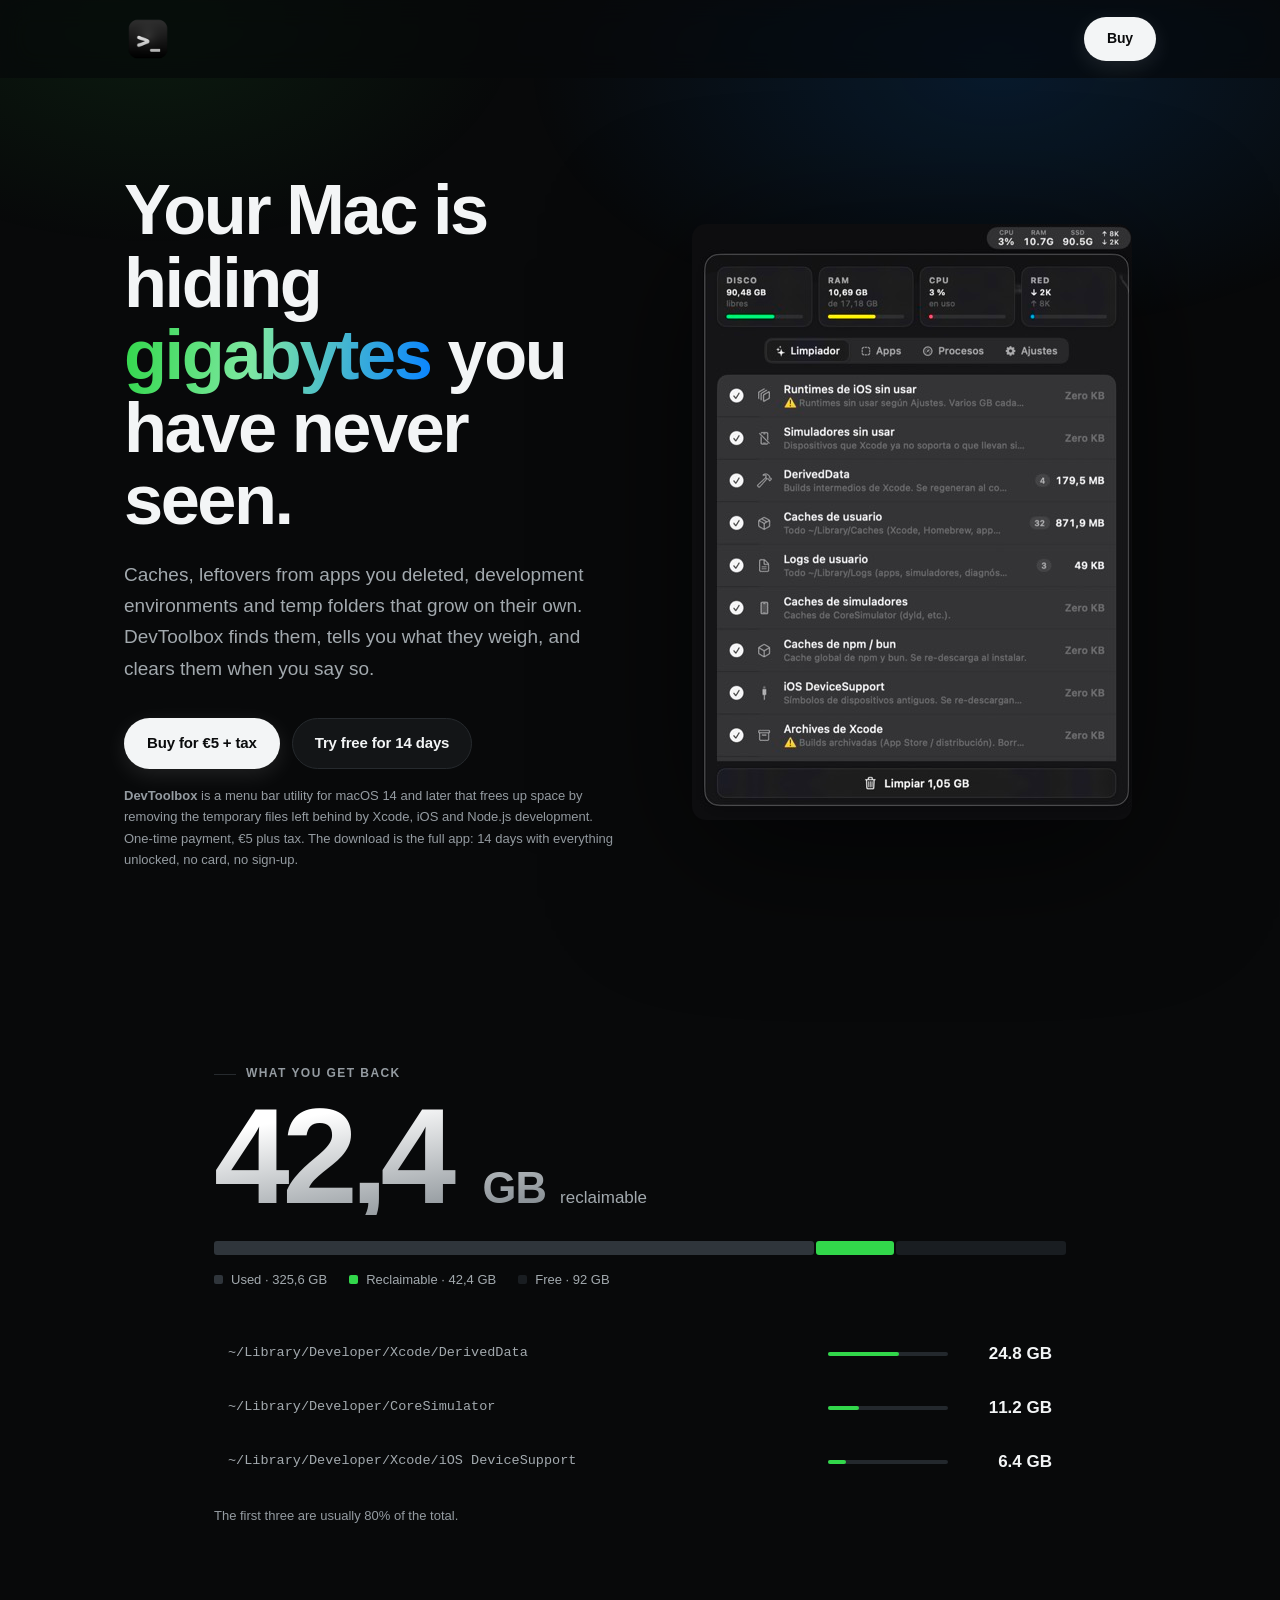
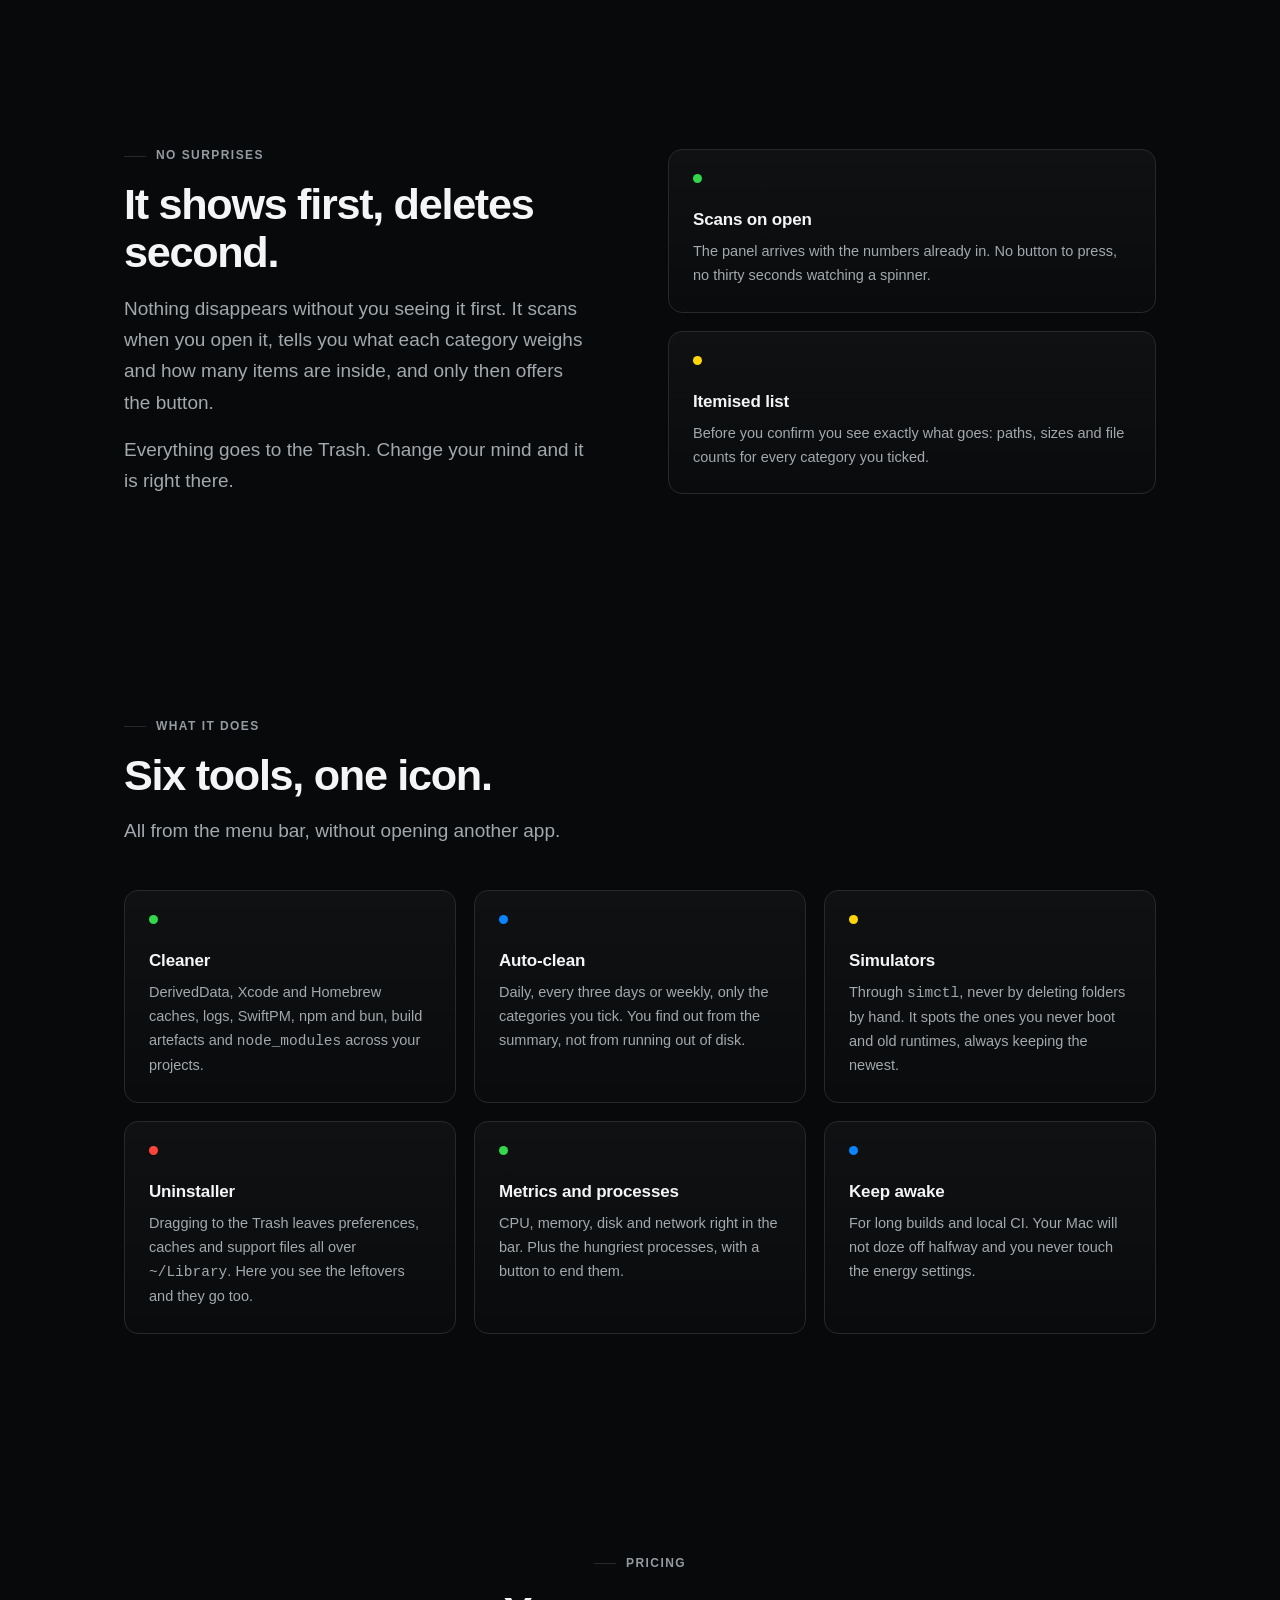
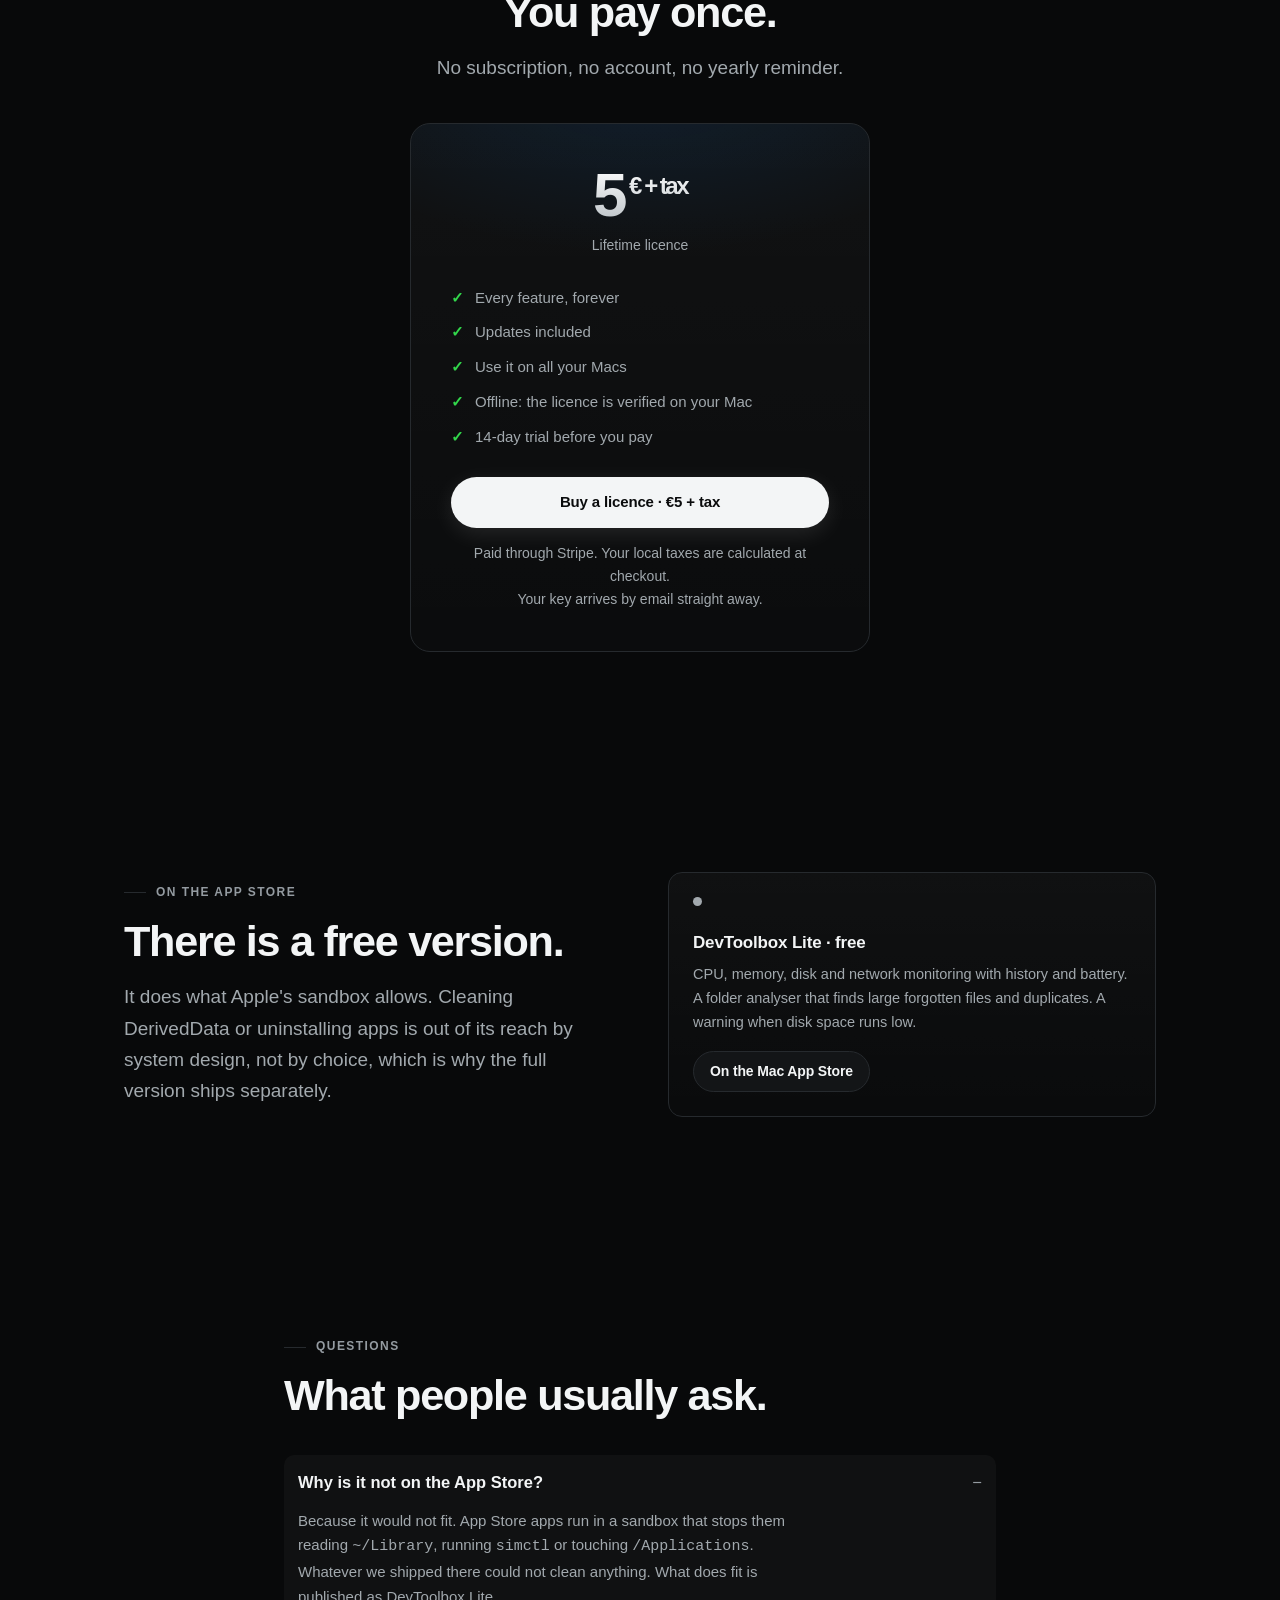
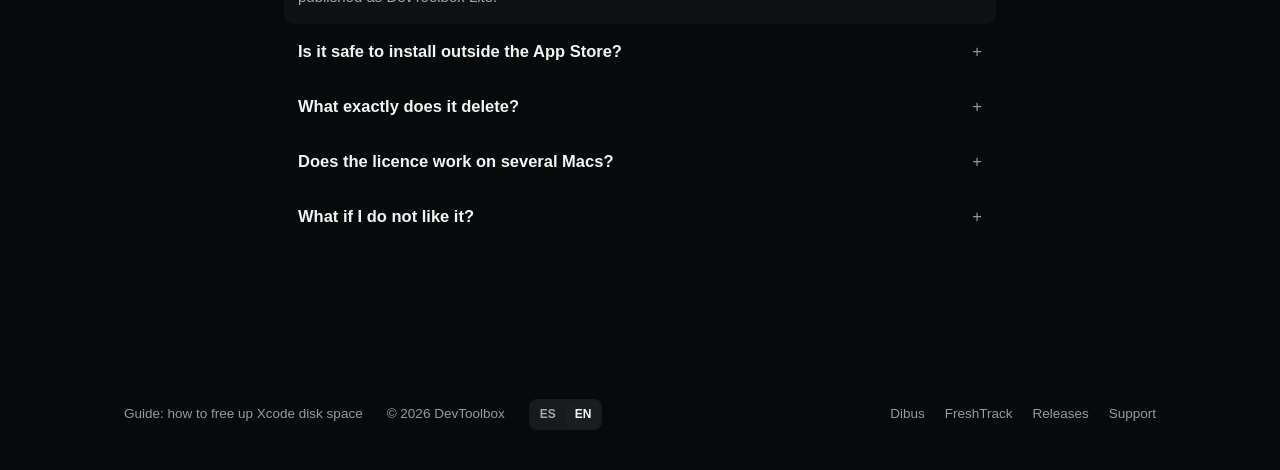
==== commit 7eff7ee7: "Web: actualización" ====
--- a/index.html
+++ b/index.html
@@ -81,7 +81,7 @@
       "applicationCategory": "DeveloperApplication",
       "applicationSubCategory": "Utilidad de limpieza y monitorización",
       "operatingSystem": "macOS 14.0 o superior",
-      "softwareVersion": "1.0",
+      "softwareVersion": "1.0.1",
       "url": "https://devtoolbox.softapp.tech/",
       "downloadUrl": "https://github.com/jmhdevelop/devtoolbox-releases/releases/latest",
       "screenshot": "https://devtoolbox.softapp.tech/og.png",
@@ -157,7 +157,7 @@
   ]
 }
 </script>
-  <script defer src="https://metrics.softapp.tech/b.js"></script>
+  <script defer src="https://softsoftmetrics.softapp.tech/b.js"></script>
 </head>
 <body>
 
@@ -433,6 +433,8 @@
       <a href="en/" class="" hreflang="en" lang="en" aria-label="English">EN</a>
     </div>
     <nav>
+      <a href="https://dibus.softapp.tech/">Dibus</a>
+      <a href="https://freshtrack.softapp.tech/">FreshTrack</a>
       <a href="https://github.com/jmhdevelop/devtoolbox-releases/releases">Versiones</a>
       <a href="#faq">Soporte</a>
     </nav>
